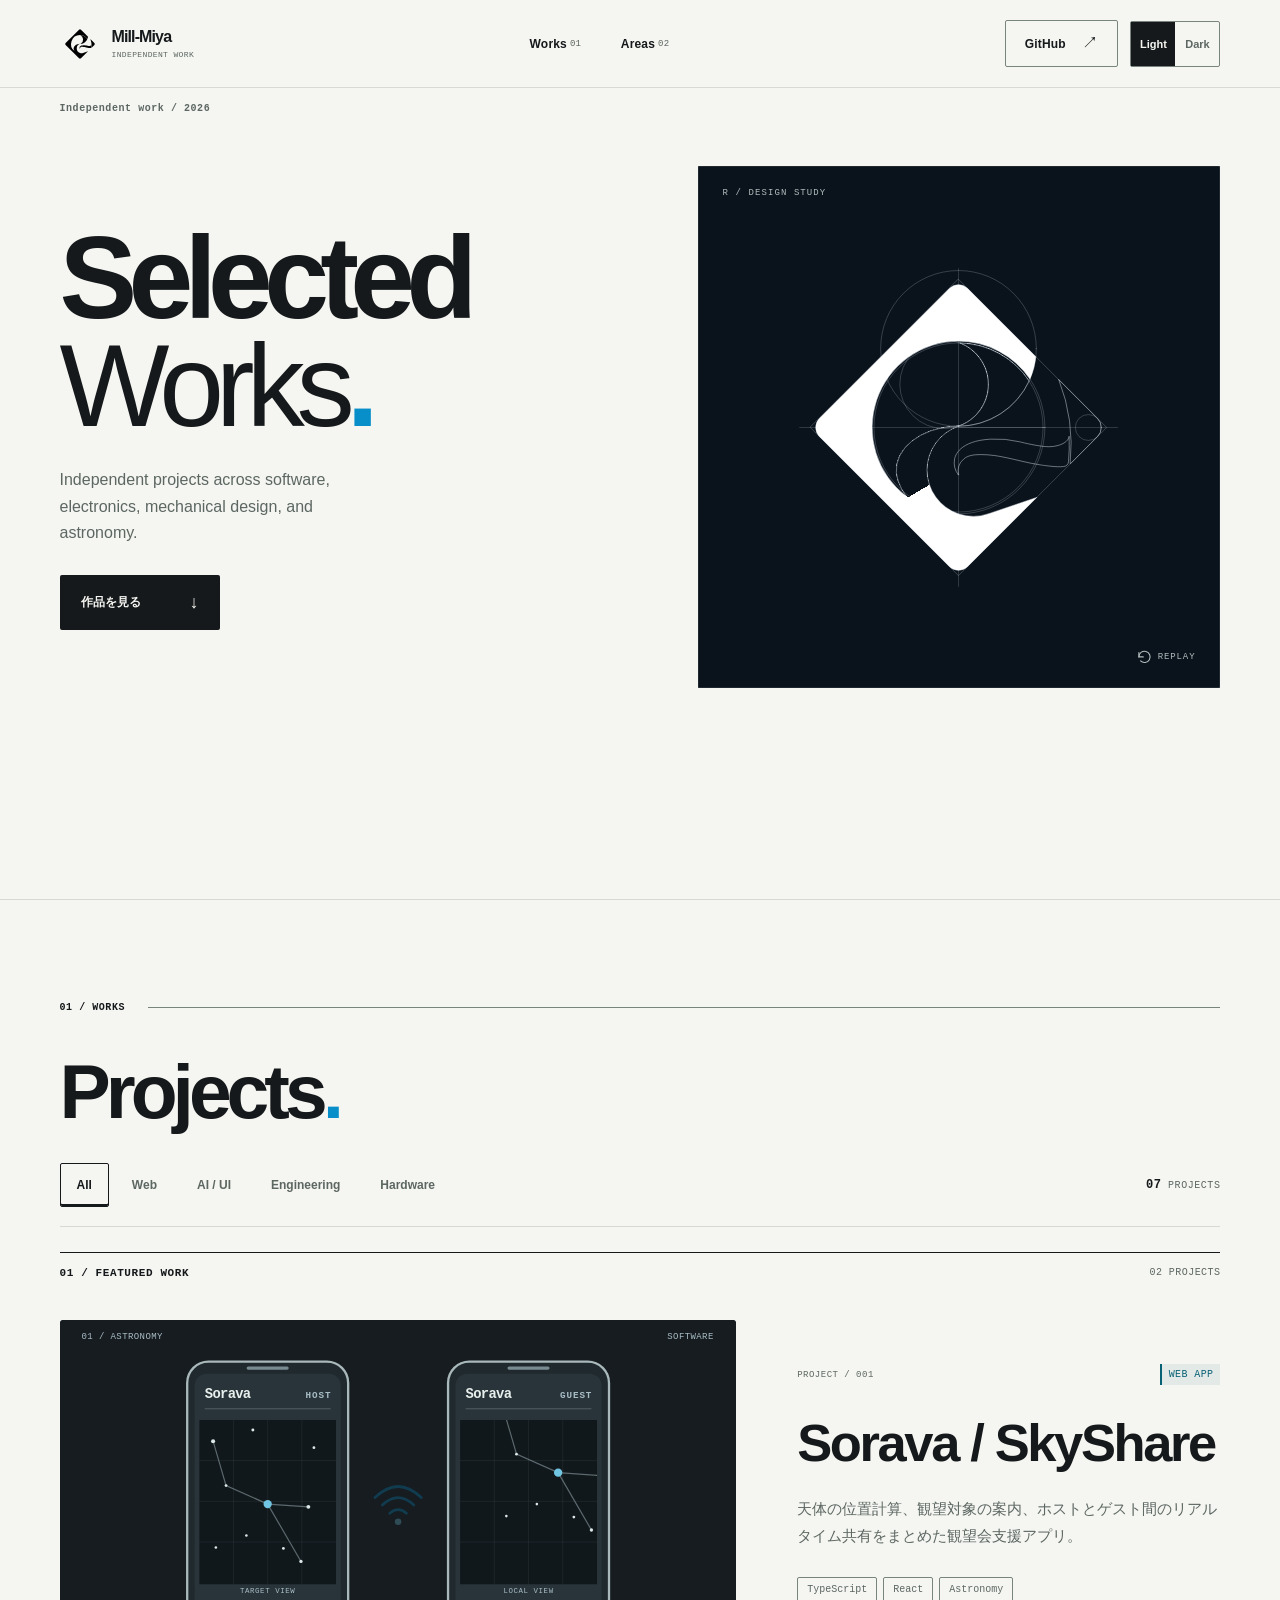
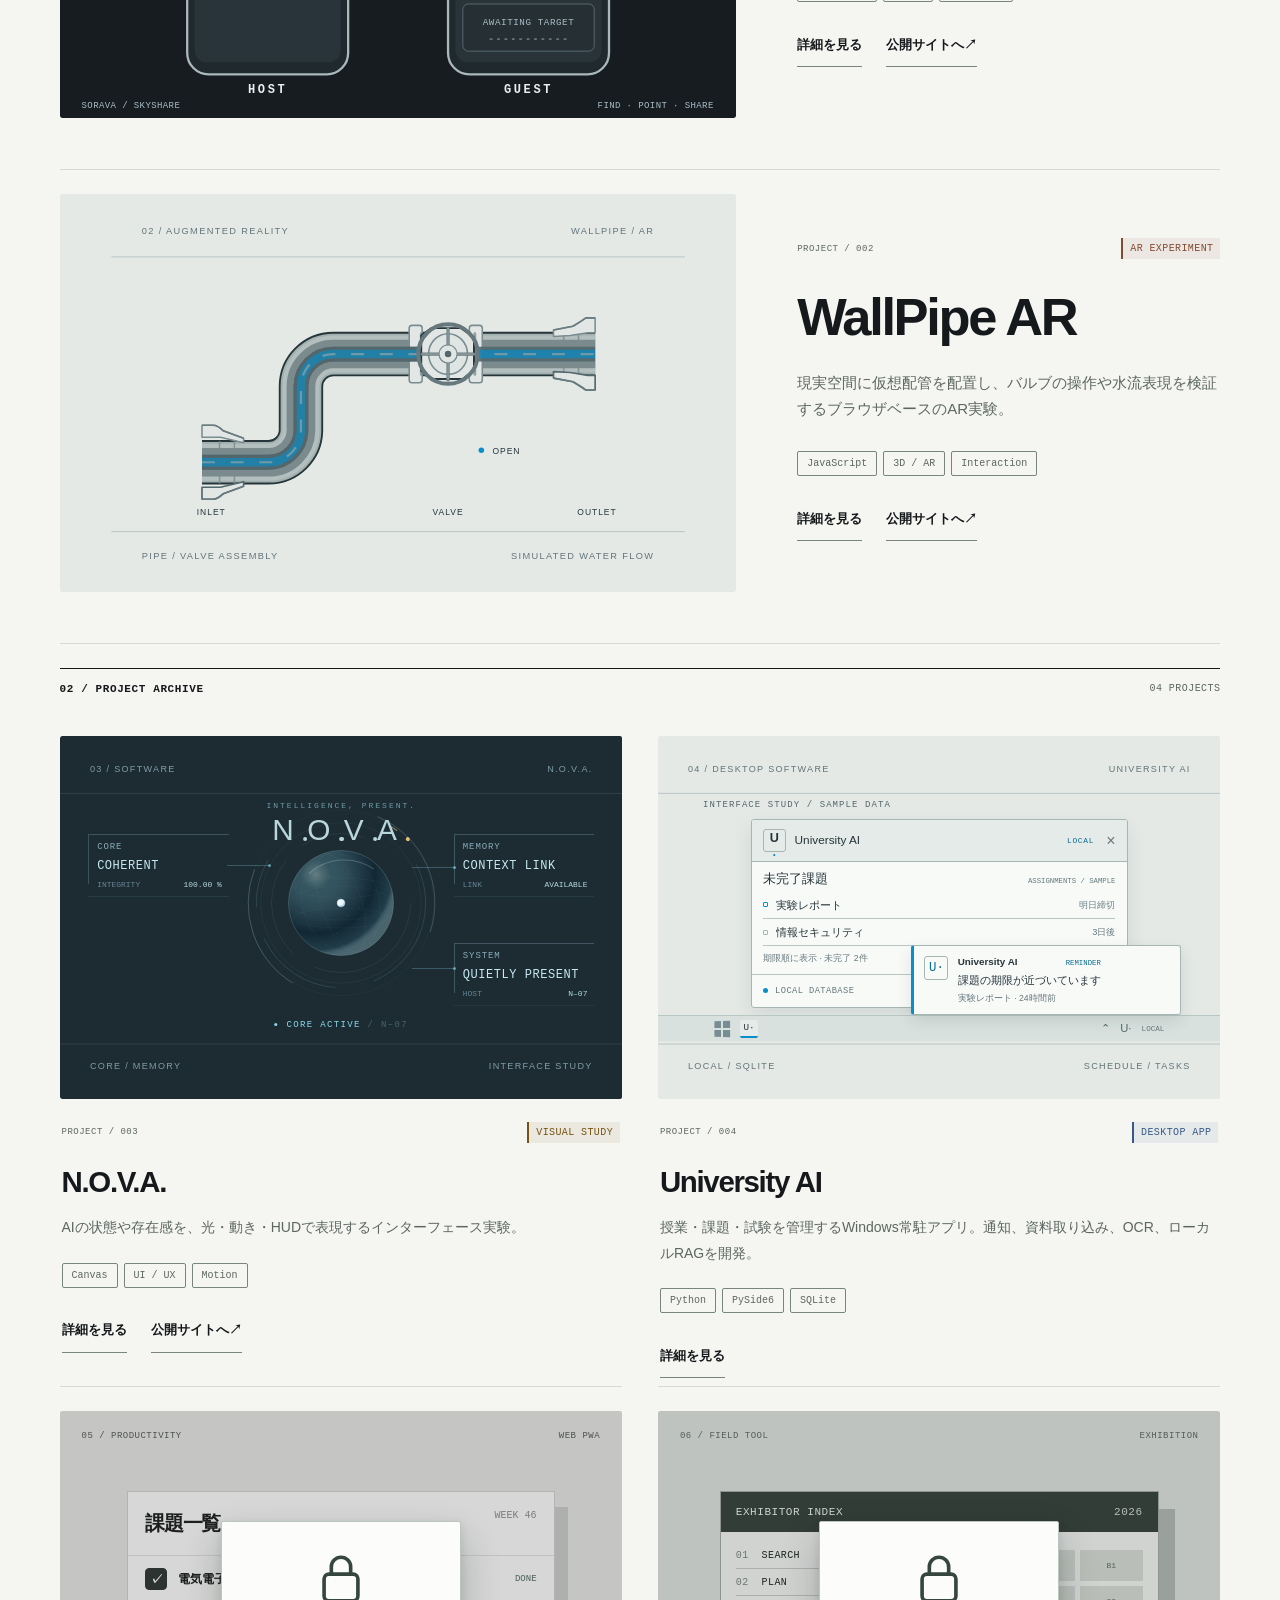
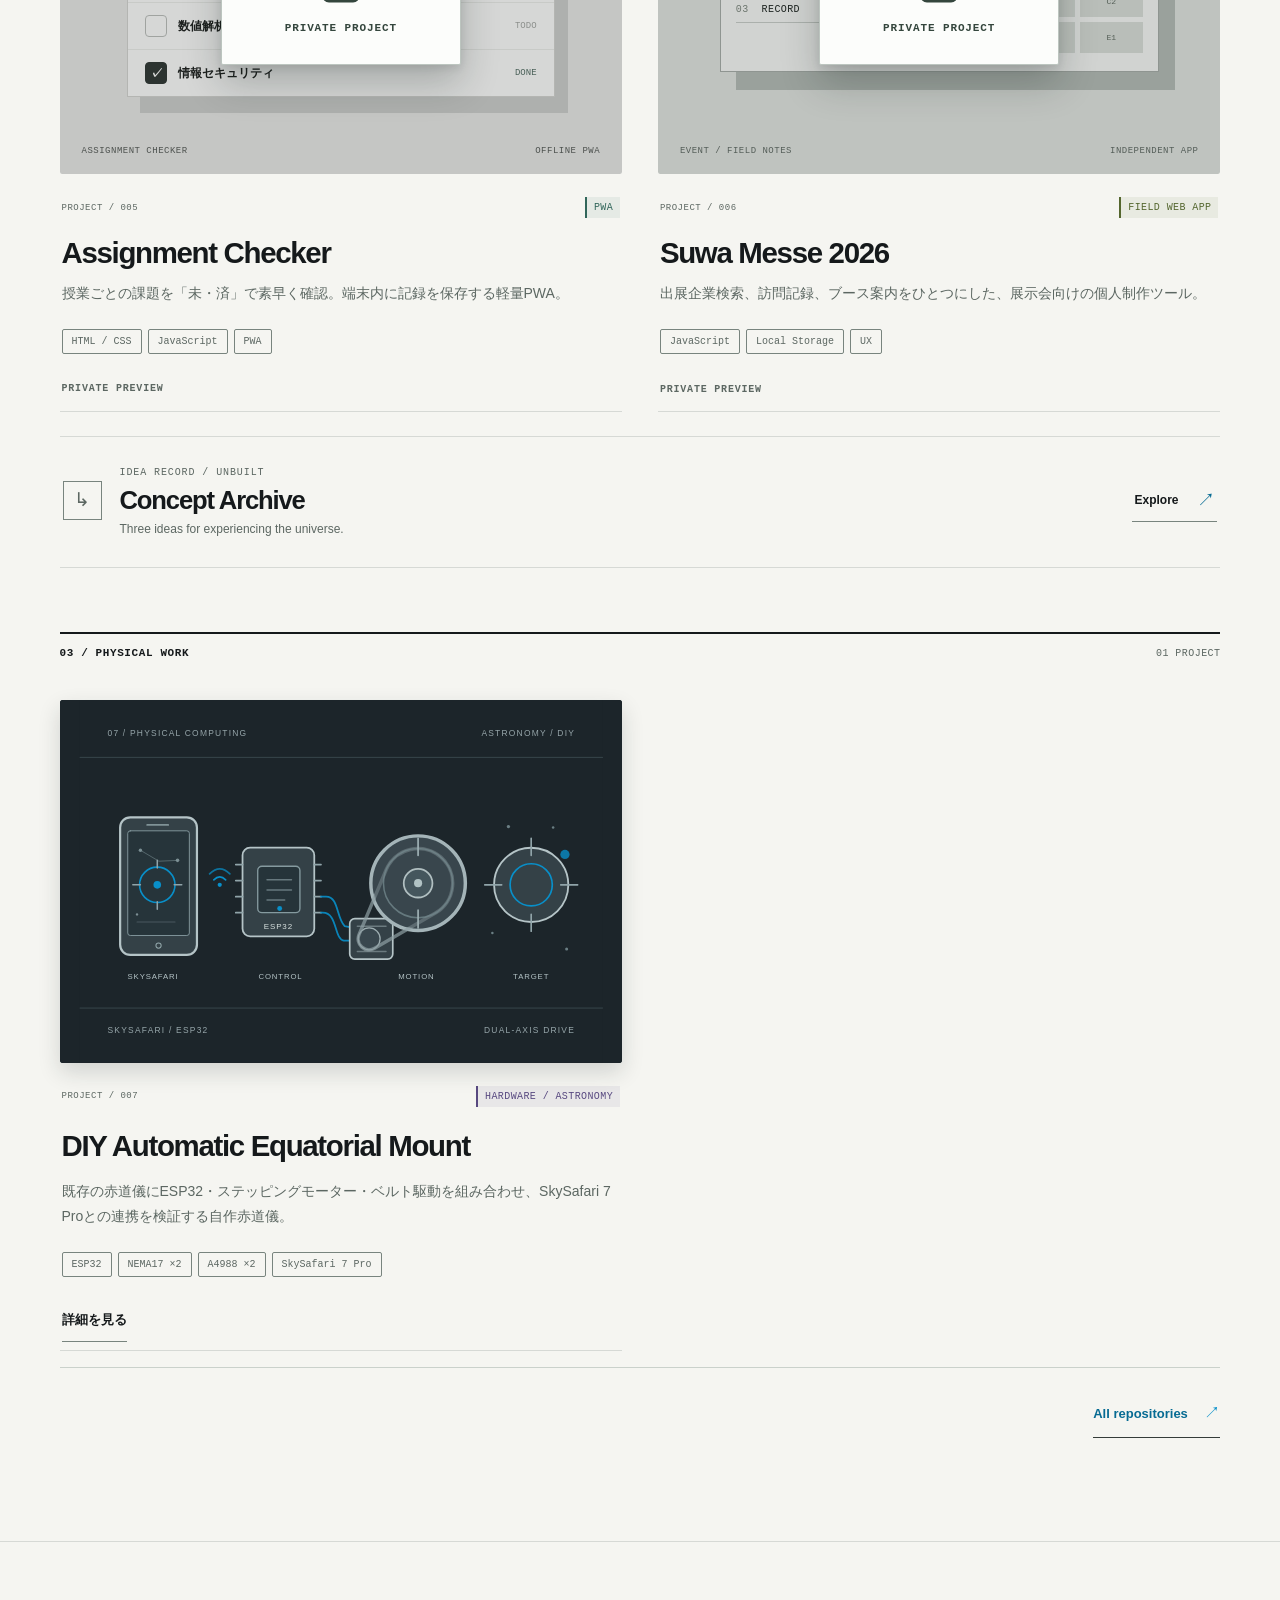
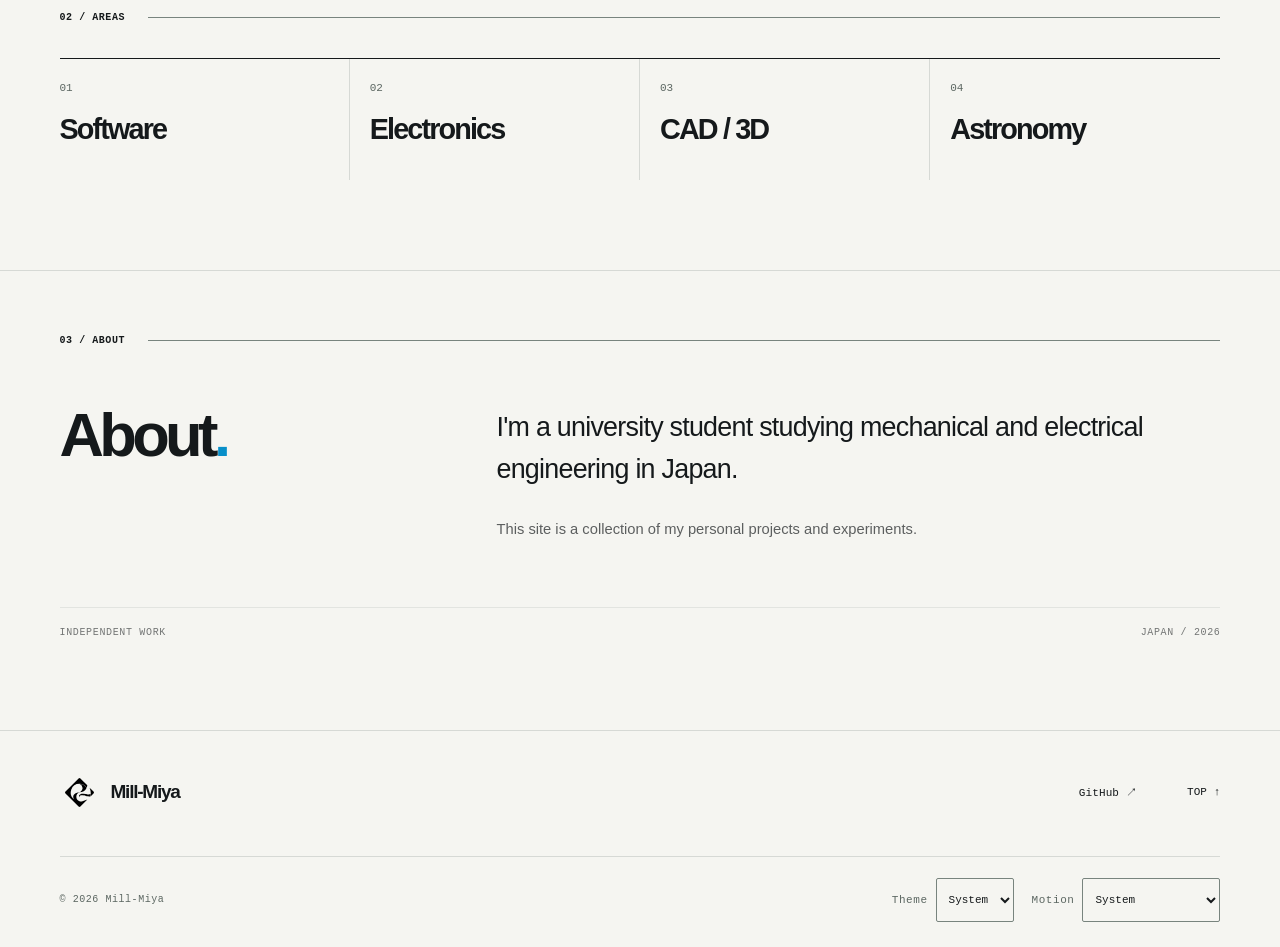
==== index.html @ 57dfd0b9 "Align accessible names with visible labels and load contrast fix" ====
<!doctype html>
<html lang="ja" data-type="software">
<head>
  <meta charset="utf-8">
  <meta name="viewport" content="width=device-width, initial-scale=1, viewport-fit=cover">
  <meta name="theme-color" content="#f5f5f1">
  <meta name="color-scheme" content="light dark">
  <meta name="page-type" content="software">
  <meta name="site-kind" content="software">
  <meta name="description" content="Mill-Miya — Independent portfolio. Software, electronics, astronomy, CAD and 3D.">
  <meta property="og:type" content="website">
  <meta property="og:title" content="Mill-Miya — Selected Works">
  <meta property="og:description" content="Independent portfolio / Software · Electronics · Astronomy">
  <meta property="og:url" content="https://mill-miya.github.io/">
  <meta property="og:image" content="https://mill-miya.github.io/assets/og-cover.png">
  <meta name="twitter:card" content="summary_large_image">
  <link rel="canonical" href="https://mill-miya.github.io/">
  <link rel="icon" href="assets/favicon-48.png?v=3" sizes="48x48" type="image/png">
  <link rel="icon" href="assets/favicon.svg?v=3" type="image/svg+xml" sizes="any">
  <link rel="apple-touch-icon" href="assets/icon-180.png?v=3">
  <script>
    try {
      const root = document.documentElement;
      const theme = localStorage.getItem('mill-miya.theme');
      if (theme === 'light' || theme === 'dark') root.dataset.themeChoice = theme;
      const motion = localStorage.getItem('mill-miya.motion');
      if (['reduce', 'full'].includes(motion)) root.dataset.motionChoice = motion;
      const accent = localStorage.getItem('mill-miya.accent');
      if (['sage', 'copper', 'violet'].includes(accent)) root.dataset.accentChoice = accent;
    } catch {}
  </script>
  <link rel="stylesheet" href="assets/style.css?v=101">
  <link rel="stylesheet" href="assets/concept-archive.css?v=3">
  <script src="assets/r-logo-spin-hq-static-v2-20261120.js" defer></script>
  <script src="assets/main.js?v=38" defer></script>
  <script src="assets/concept-archive.js?v=4" defer></script>
  <title>Mill-Miya — Selected Works</title>
</head>
<body>
  <a class="skip-link" href="#main">Skip to content</a>
  <header class="site-header" id="page-top">
    <a href="#top" class="brand" aria-label="Mill-Miya Independent Work — ホームへ">
      <img class="brand-logo" src="assets/r-logo-black.svg" width="39" height="39" alt="">
      <span class="brand-wordmark">Mill-Miya<span class="brand-sub">Independent work</span></span>
    </a>
    <nav class="site-nav" aria-label="Page navigation">
      <a href="#works">Works <span>01</span></a>
      <a href="#areas">Areas <span>02</span></a>
    </nav>
    <div class="header-actions">
      <a class="header-github" href="https://github.com/Mill-Miya" target="_blank" rel="noopener noreferrer">GitHub <span aria-hidden="true">↗</span></a>
      <div class="header-theme" role="group" aria-label="Color theme" hidden>
        <button type="button" data-header-theme="light" aria-pressed="false">Light</button>
        <button type="button" data-header-theme="dark" aria-pressed="false">Dark</button>
      </div>
    </div>
  </header>

  <main id="main">
    <section class="hero" id="top" aria-labelledby="hero-heading">
      <div class="hero-content">
        <div class="hero-flag">Independent work / 2026</div>
        <div class="hero-main">
          <div class="hero-copy">
            <h1 id="hero-heading">Selected<br><em>Works</em><button type="button" class="hero-period" id="accent-cycle" aria-label="Change accent color. Current: Sky Blue." title="Change color">.</button></h1>
            <span class="visually-hidden" id="accent-announcement" aria-live="polite"></span>
            <p class="hero-description">Independent projects across software, electronics, mechanical design, and astronomy.</p>
            <div class="hero-links"><a class="button-primary" href="#works">作品を見る <span aria-hidden="true">↓</span></a></div>
          </div>
          <div class="hero-visual" role="group" aria-label="Mill-Miya R personal symbol">
            <div class="hero-visual-top" aria-hidden="true"><span>R / DESIGN STUDY</span></div>
            <div class="hero-logo-wrap"><svg class="hero-logo-poster" viewBox="0 0 1254 1254" fill="#fff" aria-hidden="true"><path d="M 858.8075879650387,469.94827704248837 A 252.2,252.2 0 0,0 877.7358805804153,397.73588058041526 L 770.0,290.0 L 656.69848,176.69848 A 42.0,42.0 0.0 0,0 597.30152,176.69848 L 176.69848,597.30152 A 42.0,42.0 0.0 0,0 176.69848,656.69848 L 597.30152,1077.30152 A 42.0,42.0 0.0 0,0 656.69848,1077.30152 L 880.375,853.625 L 722.902930377269,906.9216837300232 A 149.93545543584725,149.93545543584725 0 0,1 627.0,907.0 A 149.93545543584725,149.93545543584725 0.0 0,1 627.0,622.8 A 252.2,252.2 0 0,0 855.9208988050817,476.4303364106464 A 274.0,274.0 0 0,0 632.0739322814651,353.0469835089975 A 143.56,143.56 0 0,1 652.5078,611.16 C 623.5309147688395,627.9794296877324 614.0108614381197,619.9435056479788 572.8278578948604,628.0 A 202.10000000000002,142.10000000000002 0 0,0 431.1624428343677,800.0 A 203.14379616335947,203.14379616335947 0 0,0 457.67486846618317,850.0 A 280.0,280.0 0 0,1 627.0,347.0 A 280.0,280.0 0 0,1 858.8075879650387,469.94827704248837 Z"/><path d="M 730.93679,664.73753 C 628.1909007585219,670.4051661174622 616.1611539819643,720.0610768413272 614.4477138429185,728.2912513300691 A 64.0,64.0 0 0,0 626.5258272576347,780.5508014155092 A 0.6,0.6 0 0,0 627.5826195669595,780.0397918020061 A 51.0,51.0 0 0,1 644.3639642626957,728.7509878514275 C 657.2022050904571,718.0012696667102 673.9360973010882,714.7451001519297 700.0,714.7451001519297 A 312.94148883285516,312.94148883285516 0 0,1 745.0,717.9974296121586 C 776.6295883041212,722.5934299260505 825.2849473210729,734.6113587294444 830.0,735.7710078550373 A 709.5027564752111,709.5027564752111 0 0,0 895.0,748.5724134095996 C 896.2615651228084,748.7601811018825 912.515145372656,751.1758396213418 930.0,752.8956053990611 C 942.5586446797965,754.1308417104385 955.1172893595931,754.9445927947128 967.6759340393896,753.4519424129464 A 18.0,18.0 0 0,0 983.4702470825283,737.2861860803645 A 570.4520265052622,570.4520265052622 0 0,0 985.4314733231299,656.6815612400471 C 984.3114172418129,666.0153619176886 974.2759746056636,678.1441102997983 950.0,685.1387828697292 A 107.8593553584303,107.8593553584303 0 0,1 920.0,689.3551329594382 C 888.9811611738791,689.3156725895058 835.6023038008613,675.8668596952393 825.0,673.3078961196654 A 324.6917715870368,324.6917715870368 0 0,0 730.93679,664.73753 Z"/><path d="M 951.975,471.975 A 576.4520265052622,576.4520265052622 0 0,1 988.9223461045462,743.0674539088453 A 0.8,0.8 0 0,0 990.283697185027,743.716302814973 L 1077.30152,656.69848 A 42.0,42.0 0.0 0,0 1077.30152,597.30152 L 951.975,471.975 Z"/></svg><iframe id="hero-logo-frame" class="hero-logo-frame" src="assets/r-logo-hero-embed.html?v=21" title="Rロゴの設計・3支点スクレーパーアニメーション" aria-hidden="true" tabindex="-1" loading="eager" scrolling="no" sandbox="allow-scripts"></iframe><canvas id="hero-logo-spin-canvas" class="hero-logo-spin-canvas" aria-hidden="true"></canvas><button type="button" id="hero-logo-spin" class="hero-logo-spin-trigger" aria-label="完成したRロゴを3Dで回転させる" title="Spin!" hidden></button></div>
            <div class="hero-visual-bottom">
              <button id="hero-logo-replay" class="hero-logo-replay" type="button" aria-label="REPLAY — Rロゴアニメーションを最初から再生" title="Replay" hidden>
                <svg width="15" height="15" viewBox="0 0 24 24" aria-hidden="true" fill="none" stroke="currentColor" stroke-width="1.8" stroke-linecap="round" stroke-linejoin="round"><path d="M3 11a9 9 0 1 1 2.64 6.36"/><path d="M3 4v7h7"/></svg>
                <span>REPLAY</span>
              </button>
            </div>
          </div>
        </div>
      </div>
    </section>

    <section class="works section-pad" id="works" aria-labelledby="works-heading">
      <div class="section-top"><span class="section-index">01 / WORKS</span><span class="section-rule" aria-hidden="true"></span></div>
      <div class="section-intro"><div><h2 id="works-heading">Projects<span class="punct">.</span></h2></div></div>
      <div class="works-toolbar">
        <div class="filters" role="group" aria-label="Filter projects by field">
          <button type="button" class="filter active" data-filter="all" aria-pressed="true">All</button>
          <button type="button" class="filter" data-filter="web" aria-pressed="false">Web</button>
          <button type="button" class="filter" data-filter="ai" aria-pressed="false">AI / UI</button>
          <button type="button" class="filter" data-filter="engineering" aria-pressed="false">Engineering</button>
          <button type="button" class="filter" data-filter="hardware" aria-pressed="false">Hardware</button>
        </div>
        <span class="works-count" role="status" aria-atomic="true"><strong id="visible-count">07</strong> <span id="project-count-unit">PROJECTS</span></span>
      </div>

      <div class="project-grid" id="project-grid">
<div class="project-group-label" id="featured-group-label"><span>01 / FEATURED WORK</span><span data-group-count>02 PROJECTS</span></div>
        <article class="project-card featured" data-tags="web astronomy" data-project="01" data-sheet-id="sorava"><div class="project-media"><div class="project-art art-sorava" role="img" aria-label="Soravaの縦長スマホ2台。ホストがM42を選ぶと中央のWi-Fiが点滅し、別方向を向いたゲストの星図が同じ観測方向に同期する概念アニメーション">
  <div class="art-cap"><span>01 / ASTRONOMY</span><span>SOFTWARE</span></div>
  <svg class="sorava-sharing-drawing" xmlns="http://www.w3.org/2000/svg" viewBox="0 0 620 430" fill="none" aria-hidden="true">
    
    <g class="sorava-phone-host" transform="translate(82 45)">
      <!-- 174 / 338 = 0.515: a recognizably tall phone, with a 91% width screen. -->
      <rect x="0" y="0" width="174" height="338" rx="23" fill="#20292D" stroke="#A9B8BB" stroke-width="2.5"/>
      <rect x="8" y="13" width="158" height="312" rx="13" fill="#29343A"/>
      <path d="M66 7H108" stroke="#788B91" stroke-width="3.5" stroke-linecap="round"/>
      <text x="19" y="39" class="sorava-brand">Sorava</text>
      <text x="156" y="39" text-anchor="end" class="sorava-role">HOST</text>
      <path d="M19 51H155" stroke="#77888B" stroke-opacity=".55"/>
      
      <svg class="sorava-phone-map" x="13" y="63" width="148" height="178" viewBox="0 0 148 178" overflow="hidden">
        <rect width="148" height="178" fill="#11181C"/>
        <g stroke="#5C6B71" stroke-opacity=".25" stroke-width=".7">
          <path d="M0 44H148M0 88H148M0 132H148M37 0V178M74 0V178M111 0V178"/>
        </g>
        <!-- Identical star coordinates; only the guest starts with an offset pointing. -->
        <g class="sorava-host-field">
          <path d="M15 23L29 71L74 91L118 94M74 91L110 153" stroke="#8FA2A8" stroke-opacity=".58" stroke-width="1.3"/>
          <g fill="#DCE7E7"><circle cx="15" cy="23" r="2.2"/><circle cx="124" cy="30" r="1.5"/><circle cx="29" cy="71" r="1.5"/><circle cx="118" cy="94" r="2.1"/><circle cx="18" cy="138" r="1.4"/><circle cx="110" cy="153" r="1.8"/><circle cx="58" cy="11" r="1.6"/><circle cx="91" cy="139" r="1.5"/><circle cx="51" cy="125" r="1.4"/></g>
          <circle class="sorava-m42-star" cx="74" cy="91" r="4.5" fill="#70C5E3"/>
        </g>
        <g class="sorava-map-reticle sorava-host-reticle" stroke="#088FC9" stroke-width="1.2" stroke-opacity=".74">
          <path d="M74 63V79M74 103V119M46 91H62M86 91H102"/>
          <circle cx="74" cy="91" r="16"/>
        </g>
      </svg>
      <text x="87" y="250" text-anchor="middle" class="sorava-map-label">TARGET VIEW</text>
      
      <g class="sorava-host-picked">
        <rect x="16" y="262" width="142" height="51" rx="6" fill="#293A41" stroke="#088FC9" stroke-opacity=".65"/>
        <text x="27" y="284" class="sorava-object-name">M42</text>
        <text x="27" y="298" class="sorava-object-detail">ORION NEBULA</text>
        <text x="27" y="308" class="sorava-object-data">TARGET SELECTED</text>
        <circle cx="145" cy="275" r="3.4" fill="#088FC9"/>
      </g>
    </g>
    <g class="sorava-wifi-node" transform="translate(310 203)">
      <path d="M-25 -11Q0 -35 25 -11" stroke="#088FC9" stroke-width="3" stroke-linecap="round"/>
      <path d="M-17 -3Q0 -19 17 -3" stroke="#088FC9" stroke-width="3" stroke-linecap="round"/>
      <path d="M-9 6Q0 -2 9 6" stroke="#088FC9" stroke-width="3" stroke-linecap="round"/>
      <circle cy="15" r="3.5" fill="#70C5E3"/>
    </g>
    
    <g class="sorava-phone-guest" transform="translate(364 45)">
      <!-- 174 / 338 = 0.515: a recognizably tall phone, with a 91% width screen. -->
      <rect x="0" y="0" width="174" height="338" rx="23" fill="#20292D" stroke="#A9B8BB" stroke-width="2.5"/>
      <rect x="8" y="13" width="158" height="312" rx="13" fill="#29343A"/>
      <path d="M66 7H108" stroke="#788B91" stroke-width="3.5" stroke-linecap="round"/>
      <text x="19" y="39" class="sorava-brand">Sorava</text>
      <text x="156" y="39" text-anchor="end" class="sorava-role">GUEST</text>
      <path d="M19 51H155" stroke="#77888B" stroke-opacity=".55"/>
      
      <svg class="sorava-phone-map" x="13" y="63" width="148" height="178" viewBox="0 0 148 178" overflow="hidden">
        <rect width="148" height="178" fill="#11181C"/>
        <g stroke="#5C6B71" stroke-opacity=".25" stroke-width=".7">
          <path d="M0 44H148M0 88H148M0 132H148M37 0V178M74 0V178M111 0V178"/>
        </g>
        <!-- Identical star coordinates; only the guest starts with an offset pointing. -->
        <g class="sorava-guest-field">
          <path d="M15 23L29 71L74 91L118 94M74 91L110 153" stroke="#8FA2A8" stroke-opacity=".58" stroke-width="1.3"/>
          <g fill="#DCE7E7"><circle cx="15" cy="23" r="2.2"/><circle cx="124" cy="30" r="1.5"/><circle cx="29" cy="71" r="1.5"/><circle cx="118" cy="94" r="2.1"/><circle cx="18" cy="138" r="1.4"/><circle cx="110" cy="153" r="1.8"/><circle cx="58" cy="11" r="1.6"/><circle cx="91" cy="139" r="1.5"/><circle cx="51" cy="125" r="1.4"/></g>
          <circle class="sorava-m42-star" cx="74" cy="91" r="4.5" fill="#70C5E3"/>
        </g>
        <g class="sorava-map-reticle sorava-guest-reticle" stroke="#088FC9" stroke-width="1.2" stroke-opacity=".74">
          <path d="M74 63V79M74 103V119M46 91H62M86 91H102"/>
          <circle cx="74" cy="91" r="16"/>
        </g>
        <!-- Real SkyShare uses directional guidance before acquisition: with
             the guest pointing right/up of the target, guide towards upper-right. -->
        <!-- Bottom-center of the star chart, just above the LOCAL VIEW caption. -->
        <g class="sorava-guest-direction" transform="translate(0 55)" stroke="#E8EFEC" stroke-width="3" stroke-linecap="round" stroke-linejoin="round">
          <circle cx="74" cy="91" r="22" fill="#263C43" fill-opacity=".93" stroke="#088FC9" stroke-width="1.3"/>
          <path d="M60 105L89 76M75 76H89V90" fill="none"/>
        </g>
      </svg>
      <text x="87" y="250" text-anchor="middle" class="sorava-map-label sorava-guest-local-label">LOCAL VIEW</text>
      <text x="87" y="250" text-anchor="middle" class="sorava-map-label sorava-guest-guiding-label">FOLLOW ↗</text>
      <text x="87" y="250" text-anchor="middle" class="sorava-map-label sorava-guest-synced-label">SYNCED VIEW</text>
      
      <g class="sorava-guest-waiting">
        <rect x="16" y="262" width="142" height="51" rx="6" fill="#252F34" stroke="#73858B" stroke-opacity=".7"/>
        <text x="87" y="285" text-anchor="middle" class="sorava-waiting-label">AWAITING TARGET</text>
        <path d="M45 300H129" stroke="#86999E" stroke-width="2" stroke-dasharray="3 5" opacity=".65"/>
      </g>
      <g class="sorava-guest-received">
        <rect x="16" y="262" width="142" height="51" rx="6" fill="#293A41" stroke="#088FC9" stroke-opacity=".65"/>
        <text x="27" y="284" class="sorava-object-name">M42</text>
        <text x="27" y="298" class="sorava-object-detail">ORION NEBULA</text>
        <text x="27" y="308" class="sorava-object-data">TARGET RECEIVED</text>
        <circle cx="145" cy="275" r="3.4" fill="#088FC9"/>
      </g>
    </g>
    <text x="169" y="403" text-anchor="middle" class="sorava-device-label">HOST</text>
    <text x="451" y="403" text-anchor="middle" class="sorava-device-label">GUEST</text>
  </svg>
  <div class="art-bottom"><span>SORAVA / SKYSHARE</span><span>FIND · POINT · SHARE</span></div>
</div><button type="button" class="project-media-hit" data-open-sheet tabindex="-1" aria-haspopup="dialog" aria-controls="project-sheet" aria-label="Sorava / SkyShare の紹介シートを開く"></button></div><div class="project-info"><div class="project-topline"><span class="project-number">PROJECT / 001</span><span class="project-year">WEB APP</span></div><h3><button type="button" class="project-title-button" data-open-sheet aria-haspopup="dialog" aria-controls="project-sheet" aria-label="Sorava / SkyShare の詳細を見る">Sorava / SkyShare</button></h3><p>天体の位置計算、観望対象の案内、ホストとゲスト間のリアルタイム共有をまとめた観望会支援アプリ。</p><div class="tag-row"><span>TypeScript</span><span>React</span><span>Astronomy</span></div><div class="project-links"><button type="button" class="sheet-link" data-open-sheet aria-haspopup="dialog" aria-controls="project-sheet" aria-label="Sorava / SkyShare の詳細を見る">詳細を見る</button><a href="https://mill-miya.github.io/SkyShare/" target="_blank" rel="noopener noreferrer">公開サイトへ <span aria-hidden="true">↗</span></a></div></div><template class="project-sheet-detail"><section class="sheet-detail-section" aria-label="Project concept"><div class="sheet-detail-heading">01 / CONCEPT</div><p class="sheet-purpose">観望会で、今見ている天体や場所を参加者同士でリアルタイムに共有できるWebアプリ。</p></section><section class="sheet-detail-section" aria-label="Key features"><div class="sheet-detail-heading">02 / KEY FEATURES</div><div class="sheet-feature-list"><div class="sheet-feature"><span class="sheet-feature-index">01</span><div><h3>観測情報の共有</h3><p>見ている天体や場所・方向を共有</p></div></div><div class="sheet-feature"><span class="sheet-feature-index">02</span><div><h3>天体案内</h3><p>月や惑星の位置を計算して表示</p></div></div><div class="sheet-feature"><span class="sheet-feature-index">03</span><div><h3>ホスト・ゲスト連携</h3><p>観望会の案内役と参加者をつなぐ</p></div></div></div></section><section class="sheet-note" aria-label="Development notes"><div class="sheet-detail-heading">DEVELOPMENT NOTES</div><p>開発中。リアルタイム共有には別途サーバーを使用。</p></section></template></article>
        <article class="project-card featured" data-tags="web engineering" data-project="02" data-sheet-id="wallpipe-ar"><div class="project-media"><div class="project-art art-wallpipe" role="img" aria-label="2か所の曲がりを持つ固定された仮想金属配管で、4本スポークのバルブハンドルを回すと配管内部の水流が見えるWallPipe ARの概念アニメーション">
            <svg class="pipe-drawing" aria-hidden="true" viewBox="0 0 620 430" fill="none" xmlns="http://www.w3.org/2000/svg">
              <rect width="620" height="430" fill="#E4E9E6"/>
              <path d="M0 68H620M0 365H620" stroke="#82949A" stroke-opacity=".46"/>
              <g fill="#55676C" font-size="10" font-family="Arial, sans-serif" letter-spacing="1.45" opacity=".9">
                <text x="33" y="43">02 / AUGMENTED REALITY</text>
                <text x="587" y="43" text-anchor="end">WALLPIPE / AR</text>
                <text x="33" y="395">PIPE / VALVE ASSEMBLY</text>
                <text x="587" y="395" text-anchor="end">SIMULATED WATER FLOW</text>
              </g>
              <defs>
                <!-- The pipe behind the handwheel belongs to the left/right pipes,
                     not the valve. The hidden seam is at wheel center x=364. -->
                <clipPath id="wp-part-left-clip"><rect x="55" y="105" width="309" height="285"/></clipPath>
                <clipPath id="wp-part-right-clip"><rect x="364" y="105" width="219" height="285"/></clipPath>
                <mask id="wp-flow-reveal" x="57" y="119" width="525" height="240" maskUnits="userSpaceOnUse" maskContentUnits="userSpaceOnUse">
                  <!-- Upstream flows continuously; only downstream water advances after the valve opens. -->
                  <path class="wp-reveal-left" d="M364 173H240A35 35 0 0 0 205 208V255A35 35 0 0 1 170 290H98" fill="none" stroke="#fff" stroke-width="37" stroke-linecap="butt"/>
                  <path class="wp-reveal-right" d="M364 173H523" fill="none" stroke="#fff" stroke-width="37" stroke-linecap="butt"/>
                </mask>
                <!-- One source geometry keeps all three modules identical at the seams. -->
                <g id="wp-pipe-template" class="wp-pipe-geometry" stroke-linecap="butt" stroke-linejoin="round">
                  <!-- Exactly two 90-degree elbows: right, up, right. -->

                  <path class="wp-pipe-outline" d="M98 290H170A35 35 0 0 0 205 255V208A35 35 0 0 1 240 173H523" stroke="#26353A" stroke-width="48"/>
                  <path class="wp-pipe-back" d="M98 290H170A35 35 0 0 0 205 255V208A35 35 0 0 1 240 173H523" stroke="#A2AFAF" stroke-width="44"/>
                  <path class="wp-pipe-bore" d="M98 290H170A35 35 0 0 0 205 255V208A35 35 0 0 1 240 173H523" stroke="#53676C" stroke-width="31"/>
                  <!-- The metallic near wall initially hides the water, then becomes translucent. -->
                  <path class="wp-pipe-front" d="M98 290H170A35 35 0 0 0 205 255V208A35 35 0 0 1 240 173H523" stroke="#E2E7E6" stroke-width="40"/>
                  <!-- A narrow cutaway window reveals water in the pipe core, not on the metal surface. -->
                  <!-- The cyan core must paint over the translucent cutaway, matching the left-hand water. -->
                  <!-- Upstream supply continues underneath the opaque near wall; revealed only when metal turns translucent. -->

                  <g class="wp-pipe-collars" stroke="#7B8C90" stroke-width="1.7" fill="#E2E7E6">
                    <path d="M117 267V313M133 267V313M489 149V197M505 149V197" opacity=".85"/>
                    <rect x="322" y="142" width="14" height="62" rx="3" fill="#E2E7E6"/>
                    <rect x="387" y="142" width="14" height="62" rx="3" fill="#E2E7E6"/>
                  </g>
                  <!-- The end lips widen only the final short stretches of tubing;
                       neither opening is covered by a disc or closed with an ellipse. -->
                  <g class="wp-mouth-flares" stroke-linejoin="round">
                    <!-- Straight, squared-off lip sections transition smoothly into the nominal pipe width. -->
                    <g class="wp-mouth-in">
                      <path d="M98 250H110Q115 250 121 256L143 264V269L118 263H98Z" fill="#E2E7E6" stroke="#7B8C90" stroke-width="1.7"/>
                      <path d="M98 330H110Q115 330 121 324L143 316V311L118 317H98Z" fill="#E2E7E6" stroke="#53676C" stroke-width="1.8"/>
                      <path d="M98 250H110Q115 250 121 256L143 264M98 330H110Q115 330 121 324L143 316" fill="none" stroke="#697C80" stroke-width="1.8"/>
                    </g>
                    <g class="wp-mouth-out">
                      <path d="M478 147L499 143Q509 137 513 134H523V150H515L496 153L478 154Z" fill="#E2E7E6" stroke="#7B8C90" stroke-width="1.7"/>
                      <path d="M478 199L499 203Q509 209 513 212H523V196H515L496 193L478 192Z" fill="#E2E7E6" stroke="#53676C" stroke-width="1.8"/>
                      <path d="M478 147L499 143Q509 137 513 134H523M478 199L499 203Q509 209 513 212H523" fill="none" stroke="#697C80" stroke-width="1.8"/>
                    </g>
                  </g>

                </g>
              </defs>
              <!-- Flat engineering backdrop, no perspective grid or tracking decorations. -->
              <g class="wp-scene">
                <g class="wp-pipe-assembly" stroke-linecap="butt" stroke-linejoin="round">
                  <!-- The pipe and valve are fully assembled from the first frame.
                       Their positions remain fixed while the wheel and internal water move. -->
                  <g class="wp-part-left" clip-path="url(#wp-part-left-clip)">
                    <use href="#wp-pipe-template"/>
                  </g>
                  <g class="wp-part-right" clip-path="url(#wp-part-right-clip)">
                    <use href="#wp-pipe-template"/>
                  </g>
                  <!-- Live water is deliberately not part of the rigid steel <use> copies.
                       Otherwise cloned SVG content can show the final blue state during assembly. -->
                  <g class="wp-pipe-effects" stroke-linecap="butt" stroke-linejoin="round">
                    <path class="wp-water-stream" d="M98 290H170A35 35 0 0 0 205 255V208A35 35 0 0 1 240 173H523" mask="url(#wp-flow-reveal)" stroke="#6E9AA8" stroke-width="2.4" stroke-dasharray="14 17"/>
                    <path class="wp-flow-cutaway" d="M98 290H170A35 35 0 0 0 205 255V208A35 35 0 0 1 240 173H523" mask="url(#wp-flow-reveal)" stroke="#53676C" stroke-width="16"/>
                    <path class="wp-water-core" d="M98 290H170A35 35 0 0 0 205 255V208A35 35 0 0 1 240 173H523" mask="url(#wp-flow-reveal)" stroke="#088FC9" stroke-opacity=".72" stroke-width="9" opacity=".96"/>
                    <path class="wp-flow-trace" d="M98 290H170A35 35 0 0 0 205 255V208A35 35 0 0 1 240 173H523" mask="url(#wp-flow-reveal)" stroke="#6E9AA8" stroke-width="2.4" stroke-dasharray="14 17"/>
                  <g class="wp-upstream-water" stroke-linecap="butt" stroke-linejoin="round">
                    <path class="wp-upstream-window" d="M98 290H170A35 35 0 0 0 205 255V208A35 35 0 0 1 240 173H337" stroke="#53676C" stroke-width="16"/>
                    <path class="wp-upstream-core" d="M98 290H170A35 35 0 0 0 205 255V208A35 35 0 0 1 240 173H337" stroke="#088FC9" stroke-opacity=".72" stroke-width="9"/>
                    <path class="wp-upstream-stream" d="M98 290H170A35 35 0 0 0 205 255V208A35 35 0 0 1 240 173H337" stroke="#6E9AA8" stroke-width="2.4" stroke-dasharray="14 17"/>
                  </g>
                  </g>
                  <g class="wp-coupler-locks" fill="none" stroke="#7B8C90" stroke-linecap="round">
                    <path class="wp-lock-left" d="M335 151V195" stroke-width="3" opacity=".78"/>
                    <path class="wp-lock-right" d="M393 151V195" stroke-width="3" opacity=".78"/>
                  </g>

                  <g class="wp-valve">
                    <!-- Cast housing with chamfered shoulders, bonnet and circular cover. -->
                    <path class="wp-valve-housing" d="M335 153L346 145H378L392 155V190L380 200H346L335 191Z" fill="#E2E7E6" stroke="#26353A" stroke-width="2.1"/>

                    <ellipse cx="364" cy="173" rx="21" ry="22" fill="#DEE5E2" stroke="#7B8C90" stroke-width="1.7"/>

                    <!-- The rim and four spokes rotate around the fixed local origin (0,0).
                         The hub is deliberately a separate stationary element. -->
                    <g class="wp-wheel-tilt" transform="translate(364 173) scale(.70 .70)">
                      <g class="wp-wheel-spin">
                        <circle r="46" fill="none" stroke="#68797D" stroke-width="6.2"/>

                        <path d="M0-40V40M-40 0H40" stroke="#697C80" stroke-width="5" stroke-linecap="round"/>
                        <path d="M0-40V40M-40 0H40" stroke="#A2AFAF" stroke-width="1.4" stroke-linecap="round"/>
                      </g>
                      <g class="wp-wheel-hub">
                        <circle r="14" fill="#DEE5E2" stroke="#7B8C90" stroke-width="2"/>
                        <circle r="5" fill="#53676C"/>
                      </g>
                    </g>
                  </g>
                </g>
              </g>
              <g class="wp-status-closed" font-family="Arial, sans-serif" font-size="9.2" letter-spacing="1.05" fill="#26353A">
                <circle cx="400" cy="277" r="3" fill="#53676C"/>
                <text x="412" y="281">CLOSED</text>
              </g>
              <g class="wp-status-open" font-family="Arial, sans-serif" font-size="9.2" letter-spacing="1.05" fill="#26353A">
                <circle cx="400" cy="277" r="3" fill="#088FC9"/>
                <text x="412" y="281">OPEN</text>
              </g>
              <g fill="#26353A" font-family="Arial, sans-serif" font-size="9.2" letter-spacing="1.05" text-anchor="middle">
                <text x="108" y="347">INLET</text>
                <text x="364" y="347">VALVE</text>
                <text x="525" y="347">OUTLET</text>
              </g>
            </svg>
          </div><button type="button" class="project-media-hit" data-open-sheet tabindex="-1" aria-haspopup="dialog" aria-controls="project-sheet" aria-label="WallPipe AR の紹介シートを開く"></button></div><div class="project-info"><div class="project-topline"><span class="project-number">PROJECT / 002</span><span class="project-year">AR EXPERIMENT</span></div><h3><button type="button" class="project-title-button" data-open-sheet aria-haspopup="dialog" aria-controls="project-sheet" aria-label="WallPipe AR の詳細を見る">WallPipe AR</button></h3><p>現実空間に仮想配管を配置し、バルブの操作や水流表現を検証するブラウザベースのAR実験。</p><div class="tag-row"><span>JavaScript</span><span>3D / AR</span><span>Interaction</span></div><div class="project-links"><button type="button" class="sheet-link" data-open-sheet aria-haspopup="dialog" aria-controls="project-sheet" aria-label="WallPipe AR の詳細を見る">詳細を見る</button><a href="https://mill-miya.github.io/wallpipe-ar/" target="_blank" rel="noopener noreferrer">公開サイトへ <span aria-hidden="true">↗</span></a></div></div><template class="project-sheet-detail"><section class="sheet-detail-section" aria-label="Project concept"><div class="sheet-detail-heading">01 / CONCEPT</div><p class="sheet-purpose">現実空間に仮想配管を重ね、手をかざしてバルブを操作する体験ができるARアプリ。</p></section><section class="sheet-detail-section" aria-label="Key features"><div class="sheet-detail-heading">02 / KEY FEATURES</div><div class="sheet-feature-list"><div class="sheet-feature"><span class="sheet-feature-index">01</span><div><h3>手による操作</h3><p>手をかざす・動かすことでバルブを操作</p></div></div><div class="sheet-feature"><span class="sheet-feature-index">02</span><div><h3>水流の可視化</h3><p>バルブの開度に応じて流れが変化</p></div></div><div class="sheet-feature"><span class="sheet-feature-index">03</span><div><h3>配管生成</h3><p>給水・空調・工場設備の配管を自動生成</p></div></div></div></section><section class="sheet-note" aria-label="Development notes"><div class="sheet-detail-heading">DEVELOPMENT NOTES</div><p>試作・検証中。実際の配管を検出するものではない。</p></section></template></article>
        <div class="project-group-label" id="archive-group-label"><span>02 / PROJECT ARCHIVE</span><span data-group-count>04 PROJECTS</span></div>
        <article class="project-card" data-tags="web ai" data-project="03" data-sheet-id="nova"><div class="project-media"><div class="project-art art-nova" role="img" aria-label="N.O.V.A.本体に準じた暗いガラス球、白い小さな核、同心円とアンバー点、CORE・MEMORY・SYSTEMのFull HUD"><svg class="engineering-frame" viewBox="0 0 620 430" preserveAspectRatio="none" aria-hidden="true" xmlns="http://www.w3.org/2000/svg"><path d="M0 68H620M0 365H620" stroke="#49626E" stroke-opacity=".46"/><g fill="#8BAAB4" font-size="10" font-family="Arial, sans-serif" letter-spacing="1.45" opacity=".9"><text x="33" y="43">03 / SOFTWARE</text><text x="587" y="43" text-anchor="end">N.O.V.A.</text><text x="33" y="395">CORE / MEMORY</text><text x="587" y="395" text-anchor="end">INTERFACE STUDY</text></g></svg>
<div class="nova-orbits" aria-hidden="true">
<svg class="nova-signature" viewBox="0 0 240 240" xmlns="http://www.w3.org/2000/svg">
<defs><radialGradient id="nova-glass-grad" cx="26%" cy="23%" r="78%"><stop offset="0" stop-color="#819FA3" stop-opacity=".7"/><stop offset=".18" stop-color="#416C78" stop-opacity=".65"/><stop offset=".45" stop-color="#294451"/><stop offset=".72" stop-color="#112833"/><stop offset=".92" stop-color="#213D49"/><stop offset="1" stop-color="#688A96" stop-opacity=".6"/></radialGradient><radialGradient id="nova-nucleus-grad" cx="35%" cy="30%" r="78%"><stop stop-color="#fff"/><stop offset=".55" stop-color="#ECFAFF"/><stop offset="1" stop-color="#8DB8CB"/></radialGradient></defs>
<circle class="nova-glass-halo" cx="120" cy="120" r="75" fill="none" stroke="#088FC9" stroke-width="7" opacity=".045"/>
<circle class="nova-glass" cx="120" cy="120" r="59" fill="url(#nova-glass-grad)" stroke="#9FC9D1" stroke-width=".7" stroke-opacity=".47"/>
<g class="nova-surface-lines" stroke="#9ACBD3" stroke-width=".48" opacity=".13" fill="none"><ellipse cx="120" cy="120" rx="57" ry="19"/><ellipse cx="120" cy="103" rx="53" ry="11"/><ellipse cx="120" cy="137" rx="53" ry="11"/><ellipse cx="120" cy="120" rx="23" ry="57" transform="rotate(-18 120 120)"/><ellipse cx="120" cy="120" rx="43" ry="57" transform="rotate(-18 120 120)"/></g>
<g class="nova-particles"><circle cx="107" cy="90" r="0.6" fill="#CCEEF5" opacity=".24"/><circle cx="137" cy="96" r="0.5" fill="#CCEEF5" opacity=".24"/><circle cx="98" cy="117" r="0.5" fill="#CCEEF5" opacity=".24"/><circle cx="128" cy="134" r="0.6" fill="#CCEEF5" opacity=".24"/><circle cx="115" cy="154" r="0.5" fill="#CCEEF5" opacity=".24"/><circle cx="98" cy="143" r="0.4" fill="#CCEEF5" opacity=".24"/><circle cx="141" cy="125" r="0.5" fill="#CCEEF5" opacity=".24"/><circle cx="126" cy="87" r="0.5" fill="#CCEEF5" opacity=".24"/><circle cx="114" cy="111" r="0.4" fill="#CCEEF5" opacity=".24"/><circle cx="139" cy="139" r="0.5" fill="#CCEEF5" opacity=".24"/></g>
<path d="M84 87A59 59 0 0 1 157 82" stroke="#C7E7E9" stroke-opacity=".23" stroke-width="1.2" fill="none"/>
<circle class="nova-nucleus" cx="120" cy="120" r="4.3" fill="url(#nova-nucleus-grad)" stroke="#E6FAFF" stroke-width=".5"/>
<g class="nova-rings" fill="none"><circle cx="120" cy="120" r="90" stroke="#83C1D1" stroke-width=".55" opacity=".22"/><circle cx="120" cy="120" r="104" stroke="#83C1D1" stroke-width=".4" opacity=".2"/><circle cx="120" cy="120" r="78" stroke="#9AD4E0" stroke-width=".6" opacity=".25" stroke-dasharray="153 28 115 24 74 96"/><circle cx="120" cy="120" r="95" stroke="#9AD4E0" stroke-width=".65" opacity=".34" stroke-dasharray="156 44 102 36 55 204" transform="rotate(-27 120 120)"/><path d="M161 23A105 105 0 0 1 220 153M66 210A105 105 0 0 1 23 82" stroke="#C1E8EC" stroke-opacity=".43" stroke-width=".8"/><path d="M176 34A103 103 0 0 1 183 39" stroke="#EABD72" stroke-opacity=".75" stroke-width="1.4"/><path class="nova-radial-ticks" d="M226.0 120.0L234.0 120.0 M228.1 134.2L230.1 134.5 M225.3 148.2L227.2 148.7 M220.7 161.7L222.6 162.5 M211.8 173.0L218.7 177.0 M206.5 186.4L208.1 187.6 M197.1 197.1L198.5 198.5 M186.4 206.5L187.6 208.1 M173.0 211.8L177.0 218.7 M161.7 220.7L162.5 222.6 M148.2 225.3L148.7 227.2 M134.2 228.1L134.5 230.1 M120.0 226.0L120.0 234.0 M105.8 228.1L105.5 230.1 M91.8 225.3L91.3 227.2 M78.3 220.7L77.5 222.6 M67.0 211.8L63.0 218.7 M53.6 206.5L52.4 208.1 M42.9 197.1L41.5 198.5 M33.5 186.4L31.9 187.6 M28.2 173.0L21.3 177.0 M19.3 161.7L17.4 162.5 M14.7 148.2L12.8 148.7 M11.9 134.2L9.9 134.5 M14.0 120.0L6.0 120.0 M11.9 105.8L9.9 105.5 M14.7 91.8L12.8 91.3 M19.3 78.3L17.4 77.5 M28.2 67.0L21.3 63.0 M33.5 53.6L31.9 52.4 M42.9 42.9L41.5 41.5 M53.6 33.5L52.4 31.9 M67.0 28.2L63.0 21.3 M78.3 19.3L77.5 17.4 M91.8 14.7L91.3 12.8 M105.8 11.9L105.5 9.9 M120.0 14.0L120.0 6.0 M134.2 11.9L134.5 9.9 M148.2 14.7L148.7 12.8 M161.7 19.3L162.5 17.4 M173.0 28.2L177.0 21.3 M186.4 33.5L187.6 31.9 M197.1 42.9L198.5 41.5 M206.5 53.6L208.1 52.4 M211.8 67.0L218.7 63.0 M220.7 78.3L222.6 77.5 M225.3 91.8L227.2 91.3 M228.1 105.8L230.1 105.5" stroke="#B5DBE2" stroke-width=".55" opacity=".34"/></g>
</svg><div class="nova-core"></div><div class="nova-dot"></div></div><div class="nova-idle-hint" aria-hidden="true">A quiet presence.</div>
<div class="nova-hud" aria-hidden="true"><span class="nova-wire nova-wire-core"></span><span class="nova-wire nova-wire-memory"></span><span class="nova-wire nova-wire-system"></span>
<section class="nova-panel nova-panel-core"><div class="nova-panel-head">CORE</div><strong>COHERENT</strong><dl><div><dt>INTEGRITY</dt><dd>100.00 %</dd></div><div><dt>NEURAL FIELD</dt><dd>STABLE</dd></div></dl><small>N–07 / VISUAL SIMULATION</small></section>
<section class="nova-panel nova-panel-memory"><div class="nova-panel-head">MEMORY</div><strong>CONTEXT LINK</strong><dl><div><dt>LINK</dt><dd>AVAILABLE</dd></div><div><dt>SYNC</dt><dd>LOCAL</dd></div></dl><small>N–07 / VISUAL SIMULATION</small></section>
<section class="nova-panel nova-panel-system"><div class="nova-panel-head">SYSTEM</div><strong>QUIETLY PRESENT</strong><dl><div><dt>HOST</dt><dd>N–07</dd></div><div><dt>POWER</dt><dd>NOMINAL</dd></div></dl><small>N–07 / VISUAL SIMULATION</small></section></div>
<div class="nova-ui-caption"><span>INTELLIGENCE, PRESENT.</span><strong aria-label="N.O.V.A.">N<span class="nova-title-punctuation" aria-hidden="true">.</span>O<span class="nova-title-punctuation" aria-hidden="true">.</span>V<span class="nova-title-punctuation" aria-hidden="true">.</span>A<span class="nova-title-punctuation nova-title-period" aria-hidden="true">.</span></strong></div><div class="nova-state-line">CORE ACTIVE <b>/ N–07</b></div></div><button type="button" class="project-media-hit" data-open-sheet tabindex="-1" aria-haspopup="dialog" aria-controls="project-sheet" aria-label="N.O.V.A. の紹介シートを開く"></button></div><div class="project-info"><div class="project-topline"><span class="project-number">PROJECT / 003</span><span class="project-year">VISUAL STUDY</span></div><h3><button type="button" class="project-title-button" data-open-sheet aria-haspopup="dialog" aria-controls="project-sheet" aria-label="N.O.V.A. の詳細を見る">N.O.V.A.</button></h3><p>AIの状態や存在感を、光・動き・HUDで表現するインターフェース実験。</p><div class="tag-row"><span>Canvas</span><span>UI / UX</span><span>Motion</span></div><div class="project-links"><button type="button" class="sheet-link" data-open-sheet aria-haspopup="dialog" aria-controls="project-sheet" aria-label="N.O.V.A. の詳細を見る">詳細を見る</button><a href="https://mill-miya.github.io/nova-visual-playground/visual-playground/" target="_blank" rel="noopener noreferrer">公開サイトへ <span aria-hidden="true">↗</span></a></div></div><template class="project-sheet-detail"><section class="sheet-detail-section" aria-label="Project concept"><div class="sheet-detail-heading">01 / CONCEPT</div><p class="sheet-purpose">AIの状態や存在感を光・動き・HUDで表現するインターフェース。University AIと連携して動作する。</p></section><section class="sheet-detail-section" aria-label="Key features"><div class="sheet-detail-heading">02 / KEY FEATURES</div><div class="sheet-feature-list"><div class="sheet-feature"><span class="sheet-feature-index">01</span><div><h3>状態表現</h3><p>思考・発話・待機などの状態を視覚化</p></div></div><div class="sheet-feature"><span class="sheet-feature-index">02</span><div><h3>可変インターフェース</h3><p>コアから詳細HUDへ展開</p></div></div><div class="sheet-feature"><span class="sheet-feature-index">03</span><div><h3>アプリ連携</h3><p>University AIと組み合わせて利用可能</p></div></div></div></section><section class="sheet-note" aria-label="Development notes"><div class="sheet-detail-heading">DEVELOPMENT NOTES</div><p>University AIとの連携を実装済み。視覚表現や操作性を継続改善中。</p></section></template></article>
        <article class="project-card" data-tags="ai engineering" data-project="04" data-sheet-id="university-ai"><div class="project-media"><div class="project-art art-university" role="img" aria-label="University AIのWindows常駐アプリを模したデモ。トレイメニューから今日の予定を開き、未完了課題へ切り替え、課題期限の通知が現れる"><svg class="engineering-frame" viewBox="0 0 620 430" preserveAspectRatio="none" aria-hidden="true" xmlns="http://www.w3.org/2000/svg"><path d="M0 68H620M0 365H620" stroke="#82949A" stroke-opacity=".46"/><g fill="#55676C" font-size="10" font-family="Arial, sans-serif" letter-spacing="1.45" opacity=".9"><text x="33" y="43">04 / DESKTOP SOFTWARE</text><text x="587" y="43" text-anchor="end">UNIVERSITY AI</text><text x="33" y="395">LOCAL / SQLITE</text><text x="587" y="395" text-anchor="end">SCHEDULE / TASKS</text></g></svg>
<div class="up-desktop" aria-hidden="true">
  <span class="up-demo-note">INTERFACE STUDY / SAMPLE DATA</span>
  <div class="up-dialog">
    <div class="up-dialog-title"><span class="up-app-icon">U<span>·</span></span><span>University AI</span><span class="up-title-mark">LOCAL</span><span class="up-close-mark">×</span></div>
    <div class="up-view up-view-today">
      <div class="up-view-heading"><strong>今日の予定</strong><span>COURSES / SAMPLE</span></div>
      <div class="up-entry"><span class="up-entry-time">10:30</span><span class="up-entry-main">電子回路</span><span class="up-entry-meta">2号館</span></div>
      <div class="up-entry"><span class="up-entry-time">13:00</span><span class="up-entry-main">数値解析</span><span class="up-entry-meta">演習</span></div>
      <div class="up-summary">予定をローカルデータから表示</div>
    </div>
    <div class="up-view up-view-tasks">
      <div class="up-view-heading"><strong>未完了課題</strong><span>ASSIGNMENTS / SAMPLE</span></div>
      <div class="up-entry up-entry-urgent"><span class="up-task-mark"></span><span class="up-entry-main">実験レポート</span><span class="up-entry-meta">明日締切</span></div>
      <div class="up-entry"><span class="up-task-mark"></span><span class="up-entry-main">情報セキュリティ</span><span class="up-entry-meta">3日後</span></div>
      <div class="up-summary">期限順に表示 · 未完了 2件</div>
    </div>
    <div class="up-dialog-foot"><span class="up-foot-indicator"></span>LOCAL DATABASE <span>SQLite</span></div>
  </div>
  <div class="up-tray-popup"><div class="up-tray-label"><span class="up-mini-icon">U·</span> University AI</div><div class="up-tray-item up-tray-selected">今日の予定 <span>›</span></div><div class="up-tray-item">課題 <span>›</span></div><div class="up-tray-item">試験</div><div class="up-tray-divider"></div><div class="up-tray-item up-tray-secondary">資料・設定</div></div>
  <div class="up-toast"><span class="up-toast-icon">U·</span><div class="up-toast-copy"><div class="up-toast-head">University AI <span>REMINDER</span></div><strong>課題の期限が近づいています</strong><small>実験レポート · 24時間前</small></div></div>
  <div class="up-taskbar"><span class="up-windows-mark"><i></i><i></i><i></i><i></i></span><span class="up-taskbar-app">U·</span><span class="up-taskbar-spacer"></span><span class="up-tray-chevron">⌃</span><span class="up-tray-glyph">U·</span><span class="up-taskbar-status">LOCAL</span></div>
</div></div><button type="button" class="project-media-hit" data-open-sheet tabindex="-1" aria-haspopup="dialog" aria-controls="project-sheet" aria-label="University AI の紹介シートを開く"></button></div><div class="project-info"><div class="project-topline"><span class="project-number">PROJECT / 004</span><span class="project-year">DESKTOP APP</span></div><h3><button type="button" class="project-title-button" data-open-sheet aria-haspopup="dialog" aria-controls="project-sheet" aria-label="University AI の詳細を見る">University AI</button></h3><p>授業・課題・試験を管理するWindows常駐アプリ。通知、資料取り込み、OCR、ローカルRAGを開発。</p><div class="tag-row"><span>Python</span><span>PySide6</span><span>SQLite</span></div><div class="project-links"><button type="button" class="sheet-link" data-open-sheet aria-haspopup="dialog" aria-controls="project-sheet" aria-label="University AI の詳細を見る">詳細を見る</button></div></div><template class="project-sheet-detail"><section class="sheet-detail-section" aria-label="Project concept"><div class="sheet-detail-heading">01 / CONCEPT</div><p class="sheet-purpose">大学の授業・課題・試験を管理するWindows常駐アプリ。N.O.V.A.と連携し、情報管理と視覚的なインターフェースを組み合わせている。</p></section><section class="sheet-detail-section" aria-label="Key features"><div class="sheet-detail-heading">02 / KEY FEATURES</div><div class="sheet-feature-list"><div class="sheet-feature"><span class="sheet-feature-index">01</span><div><h3>予定管理</h3><p>休講・補講・時間変更にも対応</p></div></div><div class="sheet-feature"><span class="sheet-feature-index">02</span><div><h3>通知機能</h3><p>授業開始や課題期限を通知</p></div></div><div class="sheet-feature"><span class="sheet-feature-index">03</span><div><h3>資料活用</h3><p>OCRやローカルAIによる資料検索</p></div></div></div></section><section class="sheet-note" aria-label="Development notes"><div class="sheet-detail-heading">DEVELOPMENT NOTES</div><p>予定・通知機能は完成。N.O.V.A.との連携も実装済み。機能拡張を継続中。</p></section></template></article>
        <article class="project-card" id="lock-preview-a" data-tags="web" data-project="05"><div class="project-media project-media--locked" aria-label="紹介プレビュー非公開"><div class="project-art art-assignment" role="img" aria-label="課題チェックリストをモチーフにしたAssignment Checkerのイメージビジュアル"><div class="art-cap"><span>05 / PRODUCTIVITY</span><span>WEB PWA</span></div><div class="check-panel" aria-hidden="true"><div class="check-top">課題一覧 <span>WEEK 46</span></div><div class="check-item"><span class="check-box checked">✓</span>電気電子工学実験<span class="check-label">DONE</span></div><div class="check-item"><span class="check-box"></span>数値解析法<span class="check-label muted">TODO</span></div><div class="check-item"><span class="check-box checked">✓</span>情報セキュリティ<span class="check-label">DONE</span></div></div><div class="art-bottom"><span>ASSIGNMENT CHECKER</span><span>OFFLINE PWA</span></div></div><div class="project-lock-veil" aria-hidden="true"><div class="project-lock-mark"><svg viewBox="0 0 24 24" fill="none" stroke="currentColor" stroke-linecap="round" stroke-linejoin="round" stroke-width="1.7"><rect x="5" y="10" width="14" height="11" rx="2"/><path d="M8 10V7a4 4 0 0 1 8 0v3"/></svg><span>PRIVATE PROJECT</span></div></div></div><div class="project-info"><div class="project-topline"><span class="project-number">PROJECT / 005</span><span class="project-year">PWA</span></div><h3>Assignment Checker</h3><p>授業ごとの課題を「未・済」で素早く確認。端末内に記録を保存する軽量PWA。</p><div class="tag-row"><span>HTML / CSS</span><span>JavaScript</span><span>PWA</span></div><div class="project-links"><span class="project-locked-note">PRIVATE PREVIEW</span></div></div></article>
        <article class="project-card" id="lock-preview-b" data-tags="web" data-project="06"><div class="project-media project-media--locked" aria-label="紹介プレビュー非公開"><div class="project-art art-messe" role="img" aria-label="イベント出展企業一覧をモチーフにした諏訪圏工業メッセ見学記録のイメージビジュアル"><div class="art-cap"><span>06 / FIELD TOOL</span><span>EXHIBITION</span></div><div class="messe-panel" aria-hidden="true"><div class="messe-top">EXHIBITOR INDEX <span>2026</span></div><div class="messe-cols"><div class="messe-list"><div><i>01</i>SEARCH</div><div><i>02</i>PLAN</div><div><i>03</i>RECORD</div></div><div class="messe-map"><span>A1</span><span>A2</span><span>B1</span><span>B2</span><span>C1</span><span>C2</span><span>D1</span><span>D2</span><span>E1</span></div></div></div><div class="art-bottom"><span>EVENT / FIELD NOTES</span><span>INDEPENDENT APP</span></div></div><div class="project-lock-veil" aria-hidden="true"><div class="project-lock-mark"><svg viewBox="0 0 24 24" fill="none" stroke="currentColor" stroke-linecap="round" stroke-linejoin="round" stroke-width="1.7"><rect x="5" y="10" width="14" height="11" rx="2"/><path d="M8 10V7a4 4 0 0 1 8 0v3"/></svg><span>PRIVATE PROJECT</span></div></div></div><div class="project-info"><div class="project-topline"><span class="project-number">PROJECT / 006</span><span class="project-year">FIELD WEB APP</span></div><h3>Suwa Messe 2026</h3><p>出展企業検索、訪問記録、ブース案内をひとつにした、展示会向けの個人制作ツール。</p><div class="tag-row"><span>JavaScript</span><span>Local Storage</span><span>UX</span></div><div class="project-links"><span class="project-locked-note">PRIVATE PREVIEW</span></div></div></article>
        <div class="concept-archive-entry" id="concept-archive-entry">
          <div class="concept-entry-copy">
            <span class="concept-entry-mark" aria-hidden="true">↳</span>
            <div>
              <span class="concept-entry-kicker">IDEA RECORD / UNBUILT</span>
              <h3><button type="button" id="concept-archive-title" class="concept-entry-title-button" aria-haspopup="dialog" aria-controls="concept-sheet">Concept Archive</button></h3>
              <p>Three ideas for experiencing the universe.</p>
            </div>
          </div>
          <button type="button" id="concept-archive-open" class="concept-entry-open" aria-haspopup="dialog" aria-controls="concept-sheet">Explore <span aria-hidden="true">↗</span></button>
        </div>
        <div class="project-group-label" id="physical-group-label"><span>03 / PHYSICAL WORK</span><span data-group-count>01 PROJECT</span></div>
        <article class="project-card is-physical" data-tags="hardware engineering astronomy" data-project="07" data-sheet-id="diy-equatorial-mount"><div class="project-media"><div class="project-art art-eqmount" role="img" aria-label="天体ターゲットからSkySafari搭載スマートフォン、ESP32制御、赤道儀のベルト駆動までを4段階で表した概念SVG">
<svg class="eqmount-drawing" xmlns="http://www.w3.org/2000/svg" viewBox="0 0 620 430" fill="none" aria-hidden="true">
  <rect width="620" height="430" fill="#1C252A"/>
  <path d="M0 68H620M0 365H620" stroke="#63777D" stroke-opacity=".46"/>
  <g fill="#A4B4B8" font-size="10" font-family="Arial, sans-serif" letter-spacing="1.45" opacity=".9">
    <text x="33" y="43">07 / PHYSICAL COMPUTING</text>
    <text x="587" y="43" text-anchor="end">ASTRONOMY / DIY</text>
    <text x="33" y="395">SKYSAFARI / ESP32</text>
    <text x="587" y="395" text-anchor="end">DUAL-AXIS DRIVE</text>
  </g>
  <g transform="translate(-120 0)">
  <!-- SkySafari phone, deliberately distinct from the target symbol. -->
  <g stroke-linecap="round" stroke-linejoin="round">
    <rect x="168" y="139" width="91" height="163" rx="12" fill="#344147" stroke="#B5C4C7" stroke-width="2.6"/>
    <rect x="177" y="155" width="73" height="124" rx="3" fill="#26343A" stroke="#859A9F" stroke-width="1.1"/>
    <path d="M200 148H225" stroke="#93A7AB" stroke-width="2" opacity=".8"/>
    <circle cx="213.5" cy="291" r="3.1" fill="none" stroke="#91A6AA" stroke-width="1.2"/>
    <g fill="#91A6AA" opacity=".8">
      <circle cx="192" cy="178" r="2"/><circle cx="236" cy="190" r="2.1"/>
      <circle cx="188" cy="254" r="1.4"/>
    </g>
    <path d="M192 178L214 191L236 190" fill="none" stroke="#81969B" opacity=".55" stroke-width="1.1"/>
    <circle class="eq-phone-target" cx="212" cy="219" r="21" fill="none" stroke="#088FC9" stroke-width="1.9"/>
    <circle cx="212" cy="219" r="4.5" fill="#088FC9"/>
    <path d="M212 190V199M212 239V248M183 219H192M232 219H241" stroke="#90A4A9" stroke-width="1.8"/>
    <path d="M188 263H233" stroke="#6F848A" stroke-width="1.3" opacity=".45"/>
  </g>
  </g>
  <!-- The four stages are identified by their symbols and captions, without separator arrows. -->
  <g class="eq-wifi-node" transform="translate(-115 -2)">
  <!-- Centered between phone (right x=139) and ESP32 (left x=193): Wi-Fi at x=166. -->
  <g fill="none" stroke="#088FC9" stroke-width="2" stroke-linecap="round">
    <path class="eq-wifi-outer" d="M269 208Q281 196 293 208" opacity=".73"/>
    <path class="eq-wifi-inner" d="M274 215Q281 208 288 215"/>
  </g>
  <circle class="eq-wifi-dot" cx="281" cy="221" r="2.5" fill="#088FC9"/>
  </g>
  <g transform="translate(-115 0)">
  <!-- ESP32 as a single chip — no driver boards / wiring inventory. -->
  <g stroke-linecap="round" stroke-linejoin="round">
    <rect x="308" y="175" width="85" height="105" rx="9" fill="#344147" stroke="#B5C4C7" stroke-width="2.1"/>
    <rect x="326" y="197" width="50" height="55" rx="5" fill="#26343A" stroke="#859A9F" stroke-width="1.6"/>
    <path d="M337 213H366M337 225H366M337 237H358" stroke="#8D9FA4" stroke-width="1.7" opacity=".64"/>
    <g stroke="#90A4A9" stroke-width="2">
      <path d="M300 195H308M300 214H308M300 233H308M300 252H308"/>
      <path d="M393 195H401M393 214H401M393 233H401M393 252H401"/>
    </g>
    <circle class="eq-esp-led" cx="352" cy="247" r="2.9" fill="#088FC9"/>
    <text x="350.5" y="271" font-family="Arial, sans-serif" font-size="9.5" letter-spacing="1" text-anchor="middle" fill="#D9E2E1">ESP32</text>
  </g>
  </g>
  <!-- Two actual signal-wire runs from ESP32 right-side pins to motor enclosure.
       Two direct connections; positions are in global SVG coordinates. -->
  <g class="eq-control-wire" fill="none" stroke="#088FC9" stroke-width="2.1" stroke-linecap="round" stroke-linejoin="round" opacity=".9">
    <path d="M286 233H292C307 233 304 258 314 268L320 269"/>
    <path d="M286 252H288C306 252 301 283 313 285H320"/>
  </g>
  <g transform="translate(-116 0)">
  <!-- Abstract physical drive icon: one small motor driving a larger pulley. -->
  <g stroke-linecap="round" stroke-linejoin="round">
    <rect x="436" y="259" width="51" height="48" rx="6" fill="#344147" stroke="#B5C4C7" stroke-width="2"/>
    <path d="M445 268H479M445 298H479" stroke="#889A9E" stroke-width="1.7" opacity=".65"/>
    <circle cx="459" cy="283" r="13" fill="#39474E" stroke="#9DADB0" stroke-width="1.6"/>
    <g class="eq-small-rotor" stroke="#B5C4C7" stroke-width="2"><path d="M459 274V279M459 287V292M450 283H455M463 283H468"/></g>
    <!-- A physically continuous belt: two common external tangents, the long
         wrap around the 41-unit driven track, and the short return wrap around
         the 13-unit motor pulley. Both runs share the same pitch-line geometry. -->
    <circle cx="517" cy="217" r="56" fill="#39474E" stroke="#A4B4B8" stroke-width="4.1"/>
    <path class="eq-belt-loop"
      d="M447.01 277.98L479.18 201.16A41 41 0 1 1 537.57 252.47L465.52 294.25A13 13 0 0 1 447.01 277.98Z"
      fill="none" stroke="#8FA0A4" stroke-width="4.1" opacity=".70"/>
    <!-- Teeth follow the entire closed belt, including BOTH pulley wraps. -->
    <path class="eq-belt-teeth eq-belt-flow"
      d="M447.01 277.98L479.18 201.16A41 41 0 1 1 537.57 252.47L465.52 294.25A13 13 0 0 1 447.01 277.98Z"
      fill="none" stroke="#6E9AA8" stroke-width="1.7" stroke-dasharray="5 7"/>
    <!-- The rear belt beneath the driven pulley flange is visible but muted.
         Radius 53 keeps the outer flange outline crisp. -->
    <circle cx="517" cy="217" r="53" fill="#39474E" opacity=".42"/>
    <circle cx="517" cy="217" r="41" fill="none" stroke="#71868B" stroke-width="1.8" opacity=".8"/>
    <circle cx="517" cy="217" r="17" fill="#45565D" stroke="#B1BFC1" stroke-width="2.1"/>
    <circle cx="517" cy="217" r="4.8" fill="#B1C2C4"/>
    <g class="eq-large-rotor">
      <path d="M517 184V164M517 249V270" stroke="#9FB1B5" stroke-width="2"/>
    </g>
  </g>
  </g>
  <g transform="translate(448 0)">
  <!-- Fixed reticle with a moving star field: the motor slews the telescope,
       so the target and all surrounding stars drift together through its view. -->
  <g stroke-linecap="round" stroke-linejoin="round">
    <circle cx="87" cy="219" r="44" fill="#344147" stroke="#B5C4C7" stroke-width="2.2"/>
    <circle class="eq-target-ring" cx="87" cy="219" r="25" fill="none" stroke="#088FC9" stroke-width="2"/>
    <path d="M87 164V184M87 254V274M32 219H52M122 219H142" stroke="#90A4A9" stroke-width="2"/>
    <g class="eq-target-field" fill="#81989D" opacity=".78">
      <circle class="eq-target-object" cx="127" cy="183" r="5.5" fill="#088FC9"/>
      <circle cx="60" cy="150" r="2"/><circle cx="113" cy="151" r="1.5"/>
      <circle cx="41" cy="276" r="1.5"/><circle cx="129" cy="295" r="1.8"/>
    </g>
  </g>
  </g>
  <!-- Matching four-stage labels. -->
  <g fill="#B5C4C7" font-family="Arial, sans-serif" font-size="9.2" letter-spacing="1.05" text-anchor="middle">
    <text x="87" y="330">SKYSAFARI</text>
    <text x="238" y="330">CONTROL</text>
    <text x="399" y="330">MOTION</text>
    <text x="535" y="330">TARGET</text>
  </g>
</svg>
</div><button type="button" class="project-media-hit" data-open-sheet tabindex="-1" aria-haspopup="dialog" aria-controls="project-sheet" aria-label="DIY Automatic Equatorial Mount の紹介シートを開く"></button></div><div class="project-info"><div class="project-topline"><span class="project-number">PROJECT / 007</span><span class="project-year">HARDWARE / ASTRONOMY</span></div><h3><button type="button" class="project-title-button" data-open-sheet aria-haspopup="dialog" aria-controls="project-sheet" aria-label="DIY Automatic Equatorial Mount の詳細を見る">DIY Automatic Equatorial Mount</button></h3><p>既存の赤道儀にESP32・ステッピングモーター・ベルト駆動を組み合わせ、SkySafari 7 Proとの連携を検証する自作赤道儀。</p><div class="tag-row"><span>ESP32</span><span>NEMA17 ×2</span><span>A4988 ×2</span><span>SkySafari 7 Pro</span></div><div class="project-links"><button type="button" class="sheet-link" data-open-sheet aria-haspopup="dialog" aria-controls="project-sheet" aria-label="DIY Automatic Equatorial Mount の詳細を見る">詳細を見る</button></div></div><template class="project-sheet-detail"><section class="sheet-detail-section" aria-label="Project concept"><div class="sheet-detail-heading">01 / CONCEPT</div><p class="sheet-purpose">既存の赤道儀に二軸の電動駆動機構を後付けし、スマートフォンからの操作と天体追尾を目指す自作プロジェクト。</p></section><section class="sheet-detail-section" aria-label="Key features"><div class="sheet-detail-heading">02 / KEY FEATURES</div><div class="sheet-feature-list"><div class="sheet-feature"><span class="sheet-feature-index">01</span><div><h3>赤経・赤緯の二軸電動化</h3><p>NEMA17ステッピングモーター2基をESP32とA4988ドライバ2基で制御</p></div></div><div class="sheet-feature"><span class="sheet-feature-index">02</span><div><h3>ベルト・プーリー駆動</h3><p>20Tと100Tのプーリー、GT2ベルトで減速比5:1を構成</p></div></div><div class="sheet-feature"><span class="sheet-feature-index">03</span><div><h3>SkySafari 7 Proとの連携</h3><p>LX200互換通信を介したスマートフォンからの操作を検証</p></div></div></div></section><section class="sheet-note" aria-label="Development notes"><div class="sheet-detail-heading">DEVELOPMENT NOTES</div><p>12V電源はUSB PDトリガーから供給する構成。GoToや追尾の動作精度は検証・調整中。</p></section></template></article>
      </div>
      
      <div class="works-end"><a href="https://github.com/Mill-Miya?tab=repositories" target="_blank" rel="noopener noreferrer">All repositories <span aria-hidden="true">↗</span></a></div>
    </section>

    <section class="areas-strip section-pad" id="areas" aria-labelledby="areas-heading">
      <div class="section-top"><span class="section-index">02 / AREAS</span><span class="section-rule" aria-hidden="true"></span></div>
      <h2 id="areas-heading" class="visually-hidden">Areas</h2>
      <ul class="areas-list">
        <li><span>01</span><strong>Software</strong></li>
        <li><span>02</span><strong>Electronics</strong></li>
        <li><span>03</span><strong>CAD / 3D</strong></li>
        <li><span>04</span><strong>Astronomy</strong></li>
      </ul>
    </section>

    <section class="about-intro section-pad" id="about" aria-labelledby="about-heading">
      <div class="section-top"><span class="section-index">03 / ABOUT</span><span class="section-rule" aria-hidden="true"></span></div>
      <div class="about-intro-inner">
        <h2 id="about-heading">About<span class="punct">.</span></h2>
        <div class="about-intro-copy">
          <p class="about-intro-lead">I'm a university student studying mechanical and electrical engineering in Japan.</p>
          <p class="about-intro-note">This site is a collection of my personal projects and experiments.</p>
        </div>
      </div>
      <div class="about-intro-meta" aria-label="About section details">
        <span>INDEPENDENT WORK</span><span>JAPAN / 2026</span>
      </div>
    </section>
  </main>

  <!-- Portrait-only back-to-top shortcut; appears once the hero is left. -->
  <a href="#top" id="mobile-back-top" class="mobile-back-top" aria-label="Back to top" aria-hidden="true" tabindex="-1">
    <span class="mobile-back-top-arrow" aria-hidden="true">↑</span>
    <span class="mobile-back-top-label" aria-hidden="true">TOP</span>
  </a>

  <footer class="site-footer" id="contact">
    <div class="footer-top">
      <a href="#top" class="footer-brand"><img src="assets/r-logo-black.svg" width="38" height="38" alt=""><span>Mill-Miya</span></a>
      <div class="footer-links"><a href="https://github.com/Mill-Miya" target="_blank" rel="noopener noreferrer">GitHub <span aria-hidden="true">↗</span></a><a href="#top" class="back-top">TOP ↑</a></div>
    </div>
    <div class="footer-bottom">
      <span>© <span id="footer-year">2026</span> Mill-Miya</span>
      <div class="site-preferences" hidden>
        <label>Theme
          <select id="theme-choice">
            <option value="system">System</option>
            <option value="light">Light</option>
            <option value="dark">Dark</option>
          </select>
        </label>
        <label>Motion
          <select id="motion-choice">
            <option value="system">System</option>
            <option value="full">Play animations</option>
            <option value="reduce">Reduced</option>
          </select>
        </label>
      </div>
    </div>
  </footer>
  <dialog id="project-sheet" class="project-sheet" aria-labelledby="sheet-title" aria-modal="true">
    <div class="sheet-shell">
      <div class="sheet-header">
        <span id="sheet-counter">PROJECT / 001</span>
        <button type="button" id="sheet-close" class="sheet-close" aria-label="Close project sheet">CLOSE <span aria-hidden="true">×</span></button>
      </div>
      <div class="sheet-body">
        <div class="sheet-visual-side">
          <div class="sheet-visual-top"><span>PROJECT VISUAL</span><span id="sheet-visual-index">01 / 05</span></div>
          <div class="sheet-visual" id="sheet-visual"></div>
          <div class="sheet-visual-bottom"><span>CONCEPT ANIMATION</span><span>MILL-MIYA</span></div>
        </div>
        <div class="sheet-copy-side">
          <p class="sheet-eyebrow" id="sheet-kind"></p>
          <h2 id="sheet-title"></h2>
          <div class="sheet-rule"></div>
          <p class="sheet-summary" id="sheet-description"></p>
          <div class="sheet-extra" id="sheet-extra"></div>
          <div class="sheet-info">
            <p class="sheet-label">Technologies</p>
            <div id="sheet-tags" class="sheet-tags"></div>
          </div>
          <div id="sheet-actions" class="sheet-actions"></div>
        </div>
      </div>
      <div class="sheet-footer">
        <span id="sheet-position">01 / 06</span>
        <div class="sheet-navigation">
          <button type="button" id="sheet-prev" aria-label="Previous project">← PREV</button>
          <button type="button" id="sheet-next" aria-label="Next project">NEXT →</button>
        </div>
      </div>
    </div>
  </dialog>

  <!-- The archive is only a container. Each idea has its own work view. -->
  <dialog id="concept-sheet" class="project-sheet concept-sheet" aria-label="Concept Archive" aria-modal="true">
    <div class="sheet-shell">
      <div class="sheet-header">
        <div class="concept-header-left">
          <button type="button" id="concept-back" class="concept-back" hidden aria-label="構想一覧へ戻る">← ARCHIVE</button>
          <span id="concept-header-label">CONCEPT ARCHIVE / 03 STUDIES</span>
        </div>
        <button type="button" id="concept-sheet-close" class="sheet-close" aria-label="Close concept archive">CLOSE <span aria-hidden="true">×</span></button>
      </div>
      <section id="concept-archive-overview" class="concept-overview" aria-labelledby="concept-overview-heading">
        <div class="concept-overview-heading">
          <p class="sheet-eyebrow">UNBUILT IDEAS / ASTRONOMY</p>
          <h2 id="concept-overview-heading">Concept Archive<span class="punct">.</span></h2>
          <p>宇宙現象を展示として体験できないか考えた、3つの独立した構想。いずれも手描きの構想図までで、試作・実証・展示は行っていません。</p>
        </div>
        <div class="concept-work-list" aria-label="独立した3つの構想">
          <button type="button" class="concept-work-open" data-concept-open="p1" aria-controls="concept-study-view">
            <span class="concept-work-index">01 / P1</span>
            <span class="concept-work-icon" aria-hidden="true"><svg viewBox="0 0 56 56" focusable="false" fill="none" stroke="currentColor" stroke-width="1.5" stroke-linecap="round" stroke-linejoin="round"><circle cx="28" cy="28" r="10"/><path d="M18 28h20M28 18c-4 5-4 15 0 20M28 18c4 5 4 15 0 20"/><ellipse cx="28" cy="28" rx="23" ry="13" transform="rotate(-27 28 28)" stroke-dasharray="4 3"/><path d="M45 13l3-2 2 3-3 2zM11 37l3-1 1 3-3 1z" fill="currentColor" stroke="none"/><circle cx="46" cy="39" r="1.8" fill="currentColor" stroke="none"/></svg></span>
            <span class="concept-work-label"><strong>Space Debris / Mist Globe</strong><small>霧を利用した地球・スペースデブリの可視化</small></span>
            <span class="concept-work-arrow" aria-hidden="true">↗</span>
          </button>
          <button type="button" class="concept-work-open" data-concept-open="p2" aria-controls="concept-study-view">
            <span class="concept-work-index">02 / P2</span>
            <span class="concept-work-icon" aria-hidden="true"><svg viewBox="0 0 56 56" focusable="false" fill="none" stroke="currentColor" stroke-width="1.5" stroke-linecap="round" stroke-linejoin="round"><circle cx="28" cy="28" r="2.5" fill="currentColor" stroke="none"/><path d="M26 28c-5-4-1-11 6-10 8 1 11 10 6 17-5 8-18 8-24 0-7-9-1-23 10-27"/><path d="M30 28c6 4 2 11-5 10-8-1-11-10-6-17 5-8 18-8 24 0 7 9 1 23-10 27"/><path d="M43 8l2 2m-33 34l2 2M46 40h2M8 18h2" stroke-width="2"/></svg></span>
            <span class="concept-work-label"><strong>Dark Matter / Dark Energy</strong><small>磁石と指輪型デバイスによる力覚・振動体験</small></span>
            <span class="concept-work-arrow" aria-hidden="true">↗</span>
          </button>
          <button type="button" class="concept-work-open" data-concept-open="p3" aria-controls="concept-study-view">
            <span class="concept-work-index">03 / P3</span>
            <span class="concept-work-icon" aria-hidden="true"><svg viewBox="0 0 56 56" focusable="false" fill="none" stroke="currentColor" stroke-width="1.6" stroke-linecap="round" stroke-linejoin="round"><path d="M5 17c3-10 6 10 9 0s6-10 9 0 6 10 9 0"/><path d="M20 39c6-13 12-13 18 0s12 13 14 0"/><path d="M9 28h37m-5-4 5 4-5 4" stroke-width="1.25"/><circle cx="6" cy="39" r="1.6" fill="currentColor" stroke="none"/></svg></span>
            <span class="concept-work-label"><strong>Cosmic Expansion / Redshift</strong><small>LEDの色と明るさで表現する宇宙膨張</small></span>
            <span class="concept-work-arrow" aria-hidden="true">↗</span>
          </button>
        </div>
        <p class="concept-overview-note">CONCEPT STUDIES ONLY · NOT PHYSICAL PROTOTYPES</p>
      </section>
      <div id="concept-study-view" class="concept-study-view" hidden>
        <div class="sheet-body">
          <div class="sheet-visual-side">
            <div class="sheet-visual-top"><span>SCHEMATIC REDRAW</span><span id="concept-figure-index">01 / 01</span></div>
            <div id="concept-diagram" class="concept-figure" aria-live="polite"></div>
            <p id="concept-diagram-caption" class="concept-diagram-caption">P1 / 全体構成</p>
            <div class="concept-figure-controls">
              <button type="button" id="concept-figure-prev" aria-label="前の構想図">←</button>
              <button type="button" id="concept-figure-zoom" class="concept-zoom" aria-label="構想図を拡大">EXPAND ↗</button>
              <button type="button" id="concept-figure-next" aria-label="次の構想図">→</button>
            </div>
            <div class="sheet-visual-bottom"><span>BASED ON HAND-DRAWN NOTES</span><span>NOT BUILT</span></div>
          </div>
          <div class="sheet-copy-side concept-sheet-copy">
            <p class="sheet-eyebrow" id="concept-study-eyebrow">CONCEPT STUDY / P1</p>
            <h2 id="concept-sheet-title">Space Debris / Mist Globe</h2>
            <div class="sheet-rule"></div>
            <p class="concept-intro">手描きの構想図を参考にした簡略図を掲載しています。試作・実証・展示は行っていません。</p>
            <section class="concept-detail" aria-labelledby="concept-detail-title">
              <h3 id="concept-detail-title"></h3>
              <p id="concept-detail-description"></p>
              <div class="concept-limitations">
                <strong>TECHNICAL NOTE / UNVERIFIED</strong>
                <p id="concept-detail-caution"></p>
              </div>
            </section>
            <p class="concept-sheet-context">観望会スタッフの交流の場で博物館関係者とも非公式に共有した構想の一つです。正式な展示企画・展示実績ではありません。</p>
          </div>
        </div>
        <div class="sheet-footer"><span id="concept-study-position">CONCEPT 01 / 03</span><span>UNBUILT / DESIGN STUDY ONLY</span></div>
      </div>
    </div>
  </dialog>
  <dialog id="concept-lightbox" aria-modal="true" aria-label="構想図の拡大表示">
    <div class="concept-lightbox-header"><span>SCHEMATIC REDRAW / NOT A PROTOTYPE</span><button type="button" id="concept-lightbox-close" aria-label="拡大表示を閉じる">CLOSE ×</button></div>
    <div id="concept-lightbox-art"></div>
  </dialog>

</body>
</html>
---- assets/style.css ----
:root{--paper:#f5f5f1;--white:#fff;--ink:#15191b;--muted:#687071;--line:#d6d9d5;--electric:#088fc9;--electric-strong:#076b93;--electric-soft:#cdebf5;--deep:#111a20;--control-size:44px;--control-radius:2px;--ui-feedback:160ms;--page-gutter:clamp(24px,4.65vw,84px);--sheet-gutter:clamp(20px,3vw,42px);--font-ui:Inter,"Helvetica Neue",Arial,"Hiragino Kaku Gothic ProN","Yu Gothic",Meiryo,sans-serif;--font-mono:"SFMono-Regular",Consolas,"Liberation Mono",monospace}
*,*::before,*::after{box-sizing:border-box}
html{scroll-behavior:smooth;scroll-padding-top:94px}
body{margin:0;color:var(--ink);background:var(--paper);font-family:var(--font-ui);-webkit-font-smoothing:antialiased}
body::selection{background:var(--electric-soft);color:var(--ink)}
a{color:inherit}button{font:inherit}img,svg{max-width:100%}h1,h2,h3,p{margin-top:0}:where(a,button,select):focus-visible{outline:2px solid var(--electric-strong);outline-offset:3px;border-radius:var(--control-radius)} .skip-link{position:fixed;z-index:100;top:-70px;left:12px;padding:14px 18px;background:#fff;color:#111}.skip-link:focus{top:12px}
.site-header{position:sticky;top:0;z-index:50;display:flex;align-items:center;gap:30px;justify-content:space-between;min-height:88px;padding:16px var(--page-gutter);border-bottom:1px solid var(--line);background:var(--paper)}
.brand,.footer-brand{display:inline-flex;align-items:center;gap:12px;text-decoration:none;flex-shrink:0}.brand-logo{width:40px;height:40px;object-fit:contain}.brand-wordmark{display:flex;flex-direction:column;font-size:16px;line-height:1.08;font-weight:760;letter-spacing:-.055em}.brand-sub{font-family:var(--font-mono);text-transform:uppercase;font-size:8px;letter-spacing:.045em;color:#858b8a;font-weight:400;margin-top:6px}.site-nav{display:flex;gap:clamp(16px,3.1vw,53px);align-items:center;margin-left:auto;margin-right:auto}.site-nav a,.header-github{font-size:12px;font-weight:650;letter-spacing:.015em;text-decoration:none;white-space:nowrap}.site-nav a{transition:color .2s}.site-nav a:hover{color:var(--electric-strong)}.site-nav a span{font:9px var(--font-mono);color:#a9b1ad;margin-left:3px}.header-github{padding:12px 19px;border:1px solid var(--line-strong);border-radius:var(--control-radius);transition:background .2s,color .2s,border-color .2s}.header-github:hover{color:var(--paper);background:var(--ink);border-color:var(--ink)}.header-github span{margin-left:13px;font-size:16px;font-weight:400}
.hero{position:relative;min-height:calc(100svh - 88px);overflow:hidden;border-bottom:1px solid var(--line);background:var(--paper)}.hero-noise{position:absolute;inset:0;pointer-events:none;opacity:.22;background-image:radial-gradient(#a6ada8 .55px,transparent .55px);background-size:8px 8px;mask-image:linear-gradient(90deg,transparent,black 20%,transparent 70%)}.hero-content{position:relative;width:100%;max-width:1860px;margin:0 auto;padding:clamp(34px,4vw,68px) var(--page-gutter) 25px}.hero-flag,.section-top,.section-eyebrow,.hero-bottom,.art-cap,.art-bottom,.project-topline,.works-count,.skill-head,.contact-top,.footer-bottom{font-family:var(--font-mono);letter-spacing:.055em}.hero-flag{display:flex;align-items:center;gap:9px;color:#646b68;font-size:10px;font-weight:600}.status-dot{width:7px;height:7px;display:inline-block;background:var(--electric);border-radius:50%}.hero-flag-index{margin-left:14px;color:#949b96}.hero-main{display:grid;grid-template-columns:minmax(0,1.07fr) minmax(300px,.93fr);gap:clamp(34px,5vw,100px);align-items:center;margin-top:clamp(35px,4.3vw,72px)}.hero-copy{padding-bottom:35px}.hero h1{margin:0;font-size:clamp(72px,9.05vw,164px);line-height:.88;letter-spacing:-.103em;font-weight:760;text-transform:none}.hero h1 em{font-weight:430;font-style:italic;color:var(--electric);letter-spacing:-.105em}.hero-period{color:var(--electric)}.hero-jp{font-size:clamp(20px,2.1vw,32px);font-weight:680;letter-spacing:-.035em;margin:42px 0 15px}.hero-description{font-size:clamp(13px,1.1vw,16px);line-height:1.9;color:#69716f;margin-bottom:30px}.hero-links{display:flex;gap:27px;flex-wrap:wrap;align-items:center}.button-primary{display:inline-flex;align-items:center;justify-content:space-between;gap:33px;min-width:160px;padding:17px 21px;text-decoration:none;color:var(--paper);background:var(--ink);font-size:12px;font-weight:670;border-radius:var(--control-radius);transition:background .2s,transform .2s}.button-primary:hover{background:var(--electric-strong)}.button-primary span{font-size:18px}.text-link{font-size:12px;font-weight:680;text-decoration:none;padding:12px 1px;border-bottom:1px solid var(--ink)}.text-link span{margin-left:14px}
.hero-visual{position:relative;min-width:0;aspect-ratio:1/1.08;background:#141a1d;color:#9eaeb1;border-radius:2px;box-shadow:22px 24px 0 #e0e4de;overflow:hidden}.hero-visual::after{content:"";pointer-events:none;position:absolute;inset:0;border:1px solid #414d4f66}.hero-visual::before{content:"";position:absolute;inset:0;background:radial-gradient(circle at 50% 52%,#2b3739 0,transparent 64%),linear-gradient(130deg,#26303411,#080d0f80)}.hero-visual-top,.hero-visual-bottom{position:absolute;left:25px;right:25px;z-index:1;display:flex;align-items:center;justify-content:space-between;gap:7px;color:#b0bdbd;font:9px var(--font-mono);letter-spacing:.12em}.hero-visual-top{top:22px}.hero-visual-bottom{bottom:19px;color:#748587}.hero-logo-wrap{position:absolute;inset:8% 7%;display:grid;place-items:center}.hero-logo-wrap img{position:relative;z-index:2;width:100%;height:100%;object-fit:contain;filter:drop-shadow(0 14px 25px #0007)}.guide{position:absolute;z-index:0;background:#4e626255}.guide-h{height:1px;width:112%;left:-6%;top:50%}.guide-v{width:1px;height:112%;left:50%;top:-6%}.hero-bottom{display:flex;align-items:center;justify-content:space-between;gap:18px;padding-top:clamp(55px,6.5vw,100px);font-size:10px;color:#818c87}.hero-bottom a{text-decoration:none;color:var(--ink);font-weight:700}.hero-bottom a span{margin-left:9px;color:var(--electric)}
.section-pad{padding:clamp(80px,8vw,145px) var(--page-gutter)}.works,.approach,.contact,.about{scroll-margin-top:70px}.works,.approach{max-width:1900px;margin:0 auto}.section-top{display:flex;align-items:center;gap:23px;font-size:10px;font-weight:600;color:#697370}.section-index{white-space:nowrap;color:#24302e}.section-rule{height:1px;flex:1;background:#ccd1ca}.section-side{white-space:nowrap;color:#939c98}.section-intro{display:grid;grid-template-columns:1fr minmax(260px,415px);align-items:end;gap:35px;margin:50px 0 46px}.section-eyebrow{text-transform:uppercase;color:var(--electric);font-weight:700;font-size:10px;letter-spacing:.1em;margin:0 0 17px}.section-intro h2{font-size:clamp(42px,4.5vw,72px);font-weight:730;letter-spacing:-.08em;line-height:1.2;margin:0}.punct{color:var(--electric)}.section-lead{color:#737c78;font-size:14px;line-height:2;max-width:430px;margin:0 0 8px}.works-toolbar{display:flex;justify-content:space-between;align-items:center;gap:15px;border-bottom:1px solid var(--line);margin-bottom:25px;padding-bottom:19px}.filters{display:flex;align-items:center;gap:6px;flex-wrap:wrap}.filter{display:flex;align-items:center;gap:10px;color:#727b77;background:transparent;border:1px solid transparent;padding:10px 16px;border-radius:100px;cursor:pointer;font-size:12px;font-weight:670;transition:background .2s,border-color .2s,color .2s}.filter.active{border-color:var(--ink);background:var(--ink);color:#fff}.filter:not(.active):hover{background:#e5e8e2;color:#1e2826}.filter span{font:9px var(--font-mono);opacity:.7}.works-count{color:#818a85;font-size:10px;white-space:nowrap}.works-count strong{font-size:12px;color:#22292a}
.project-grid{display:grid;grid-template-columns:repeat(2,minmax(0,1fr));gap:clamp(27px,3vw,51px) clamp(19px,2.9vw,48px)}.project-card{min-width:0}.project-card[hidden]{display:none!important}.project-art{position:relative;aspect-ratio:1.25/1;overflow:hidden;border-radius:3px;isolation:isolate}.featured .project-art{aspect-ratio:1.27/1}.art-cap,.art-bottom{position:absolute;z-index:5;left:22px;right:22px;display:flex;justify-content:space-between;align-items:center;gap:8px;color:#e2f2f1aa;font-size:9px}.art-cap{top:20px}.art-bottom{bottom:18px}.art-bottom span:last-child{text-align:right}
.art-sorava{--sorava-motion-duration:7.2s;background:#161c20;color:#e8efec}
/* Listing previews run at 1.6×; full-size sheets retain the 7.2s storytelling pace. */
.project-card .art-sorava:is(.is-hovering,.is-playing){--sorava-motion-duration:4.5s}
.art-sorava::after{content:none}
.sorava-sharing-drawing{display:block;position:absolute;inset:0;width:100%;height:100%}
.art-sorava .art-cap,.art-sorava .art-bottom{color:#a9bdc5;font:9px var(--font-mono);letter-spacing:.045em}
.art-sorava .art-cap{top:12px}
.art-sorava .art-bottom{bottom:7px}
.sorava-sharing-drawing text{font-family:var(--font-mono);pointer-events:none}
.sorava-brand{font-size:15px;fill:#e8efec;font-weight:700;letter-spacing:-.05em}
.sorava-role{font-size:10px;fill:#a9bdc5;letter-spacing:.1em;font-weight:700}
.sorava-object-name{fill:#e8efec;font-size:18px;font-weight:750}
.sorava-object-detail{fill:#b8c8cb;font-size:8.5px;letter-spacing:.035em}
.sorava-object-data{fill:#65bfdf;font-size:7px;letter-spacing:.08em}
.sorava-waiting-label{fill:#a9bdc5;font-size:10px;letter-spacing:.06em}
.sorava-map-label{fill:#a9bdc5;font-size:8px;letter-spacing:.08em}
.sorava-footer-text{fill:#a9bdc5;font-size:7px;letter-spacing:.08em}
.sorava-device-label{font-size:13px;letter-spacing:.22em;fill:#e8efec;font-weight:700}
.sorava-host-picked,.sorava-guest-received,.sorava-guest-synced-label{opacity:0}
.sorava-guest-waiting,.sorava-guest-local-label{opacity:1}
.sorava-guest-guiding-label{opacity:0}
/* Reticles are selection/acquisition indicators, never pre-drawn decoration. */
.sorava-host-reticle,.sorava-guest-reticle,.sorava-guest-direction{opacity:0}
.sorava-direction-label{fill:#e8efec;font-size:9px;font-weight:700;letter-spacing:.06em;stroke:none}
/* The guest starts aimed 32 SVG units to the right and 34 up, a visibly different field of view. */
.sorava-guest-field{transform:translate(32px,-34px)}
.sorava-wifi-node{opacity:.28}
.art-sorava.is-complete .sorava-host-picked,.art-sorava.is-complete .sorava-guest-received,
.art-sorava.is-complete .sorava-guest-synced-label{opacity:1}
.art-sorava.is-complete .sorava-guest-waiting,
.art-sorava.is-complete .sorava-guest-local-label,
.art-sorava.is-complete .sorava-guest-guiding-label{opacity:0}
.art-sorava.is-complete .sorava-guest-field{transform:translate(0,0)}
.art-sorava.is-complete .sorava-wifi-node{opacity:.9}
.art-sorava.is-complete .sorava-host-reticle,
.art-sorava.is-complete .sorava-guest-reticle{opacity:1}
.art-sorava.is-complete .sorava-guest-direction{opacity:0}
@media all{
  .art-sorava:is(.is-hovering,.is-playing) .sorava-host-picked{animation:sorava-host-pick var(--sorava-motion-duration) ease-in-out 1 both}
  .art-sorava:is(.is-hovering,.is-playing) .sorava-host-reticle{animation:sorava-host-reticle-reveal var(--sorava-motion-duration) ease-in-out 1 both}
  .art-sorava:is(.is-hovering,.is-playing) .sorava-guest-reticle{animation:sorava-guest-reticle-acquired var(--sorava-motion-duration) ease-in-out 1 both}
  .art-sorava:is(.is-hovering,.is-playing) .sorava-guest-direction{animation:sorava-guest-arrow-guidance var(--sorava-motion-duration) ease-in-out 1 both}
  .art-sorava:is(.is-hovering,.is-playing) .sorava-guest-guiding-label{animation:sorava-guest-arrow-guidance var(--sorava-motion-duration) ease-in-out 1 both}
  .art-sorava:is(.is-hovering,.is-playing) .sorava-wifi-node{animation:sorava-wifi-blink var(--sorava-motion-duration) linear 1 both}
  .art-sorava:is(.is-hovering,.is-playing) .sorava-guest-field{animation:sorava-guest-pointing var(--sorava-motion-duration) ease-in-out 1 both}
  .art-sorava:is(.is-hovering,.is-playing) .sorava-guest-local-label{animation:sorava-guest-wait var(--sorava-motion-duration) linear 1 both}
  .art-sorava:is(.is-hovering,.is-playing) .sorava-guest-synced-label{animation:sorava-guest-receive var(--sorava-motion-duration) ease-in-out 1 both}
  .art-sorava:is(.is-hovering,.is-playing) .sorava-guest-waiting{animation:sorava-guest-wait var(--sorava-motion-duration) linear 1 both}
  .art-sorava:is(.is-hovering,.is-playing) .sorava-guest-received{animation:sorava-guest-receive var(--sorava-motion-duration) ease-in-out 1 both}
}
@keyframes sorava-host-pick{0%,10%{opacity:0}22%,100%{opacity:1}}
@keyframes sorava-host-reticle-reveal{0%,10%{opacity:0}22%,100%{opacity:1}}
@keyframes sorava-guest-arrow-guidance{0%,32%{opacity:0}43%,69%{opacity:1}78%,100%{opacity:0}}
@keyframes sorava-guest-reticle-acquired{0%,32%{opacity:0}43%,100%{opacity:1}}
/* The Wi-Fi symbol ITSELF blinks three times; no wandering signal dot. */
@keyframes sorava-wifi-blink{
  0%,25%{opacity:.28}
  33%{opacity:1}
  40%{opacity:.13}
  50%{opacity:1}
  56%{opacity:.13}
  62%{opacity:1}
  68%{opacity:.27}
  76%,100%{opacity:.9}
}
@keyframes sorava-guest-pointing{
  0%,40%{transform:translate(32px,-34px)}
  76%,100%{transform:translate(0,0)}
}
@keyframes sorava-guest-wait{0%,62%{opacity:1}79%,100%{opacity:0}}
@keyframes sorava-guest-receive{0%,62%{opacity:0}80%,100%{opacity:1}}
.project-sheet[data-theme="sorava"] .sheet-visual .project-art{aspect-ratio:620 / 430}
.art-wallpipe{background:#e4e9e6;color:#1e292c;aspect-ratio:620 / 430}.art-wallpipe::before{content:none}.art-wallpipe .pipe-drawing{position:absolute;inset:0;width:100%;height:100%;display:block;filter:none}

/* WallPipe AR: fixed piping and valve body, animated four-spoke wheel and cutaway flow.
   Static/reduced-motion content shows the final state; a hover or sheet replay
   ends after one 7.2-second cycle, holding the opened state. */
.art-wallpipe{--wp-motion-duration:7.2s}
.project-card .art-wallpipe:is(.is-hovering,.is-playing){--wp-motion-duration:4.5s}
.art-wallpipe .pipe-drawing{display:block}
/* WallPipe matches the equatorial-mount drawing: captions live inside the SVG. */
.wp-scene{transform:none}
.wp-pipe-assembly{opacity:1}
.wp-part-left,.wp-part-right,.wp-valve{opacity:1;transform:translate(0,0)}
.wp-lock-left,.wp-lock-right{opacity:.78}
/* Rim and spokes rotate about a stationary hub; the pipe and valve body stay assembled. */
.wp-wheel-spin{transform-box:fill-box;transform-origin:50% 50%;transform:rotate(900deg)}
.wp-wheel-hub{transform:none}
.wp-pipe-front{opacity:.27}
.wp-pipe-highlight{opacity:.48}
.wp-water-core{opacity:.95}
.wp-water-stream{opacity:1}
.wp-reveal-left{stroke-dasharray:380 1000}
.wp-upstream-window{opacity:.9}
.wp-upstream-core{opacity:.85}
.wp-upstream-stream{opacity:1}
.wp-upstream-water{opacity:1}
.wp-reveal-right{stroke-dasharray:170 1000}
.wp-flow-cutaway{opacity:.9}
.wp-flow-trace{opacity:1}
.wp-status-closed{opacity:0}
.wp-status-open{opacity:1}
.wp-tracking-frame{opacity:.68}
.art-wallpipe.is-complete .wp-pipe-front{opacity:.27}
.art-wallpipe.is-complete .wp-water-core{opacity:.95}
.art-wallpipe.is-complete .wp-water-stream{opacity:1}
.art-wallpipe.is-complete .wp-wheel-spin{transform:rotate(900deg)}
.art-wallpipe.is-complete .wp-status-closed{opacity:0}
.art-wallpipe.is-complete .wp-status-open{opacity:1}
@media all{
  /* The assembled pipes, valve body and couplers stay fixed throughout playback.
     Only the wheel and flow visualization animate. */
  .art-wallpipe:is(.is-hovering,.is-playing) .wp-wheel-spin{
    animation:wp-wheel-open var(--wp-motion-duration) ease-in-out 1 both;
  }
  .art-wallpipe:is(.is-hovering,.is-playing) .wp-pipe-front{
    animation:wp-front-cutaway var(--wp-motion-duration) ease-in-out 1 both;
  }
  .art-wallpipe:is(.is-hovering,.is-playing) .wp-pipe-highlight{
    animation:wp-highlight-fade var(--wp-motion-duration) ease-in-out 1 both;
  }
  .art-wallpipe:is(.is-hovering,.is-playing) .wp-water-core{
    animation:wp-water-appear var(--wp-motion-duration) ease-in 1 both;
  }
  /* The inlet remains physically full, but the flow becomes visible as the metal turns translucent. */
  .art-wallpipe:is(.is-hovering,.is-playing) .wp-upstream-water{
    animation:wp-upstream-reveal var(--wp-motion-duration) linear 1 both;
  }
  .art-wallpipe:is(.is-hovering,.is-playing) .wp-upstream-stream{
    animation:wp-upstream-travel var(--wp-motion-duration) linear 1 both;
  }
  .art-wallpipe:is(.is-hovering,.is-playing) .wp-reveal-right{
    animation:wp-propagate-right var(--wp-motion-duration) linear 1 both;
  }
  .art-wallpipe:is(.is-hovering,.is-playing) .wp-water-stream{
    animation:wp-water-move var(--wp-motion-duration) linear 1 both,wp-water-bars-appear var(--wp-motion-duration) ease-in 1 both;
  }
  .art-wallpipe:is(.is-hovering,.is-playing) .wp-flow-cutaway{
    animation:wp-flow-channel-appear var(--wp-motion-duration) ease-in 1 both;
  }
  .art-wallpipe:is(.is-hovering,.is-playing) .wp-flow-trace{
    animation:wp-water-move var(--wp-motion-duration) linear 1 both,wp-water-bars-appear var(--wp-motion-duration) ease-in 1 both;
  }
  .art-wallpipe:is(.is-hovering,.is-playing) .wp-tracking-frame{
    animation:wp-tracking-lock var(--wp-motion-duration) ease-out 1 both;
  }
  .art-wallpipe:is(.is-hovering,.is-playing) .wp-status-closed{
    animation:wp-closed-status var(--wp-motion-duration) linear 1 both;
  }
  .art-wallpipe:is(.is-hovering,.is-playing) .wp-status-open{
    animation:wp-open-status var(--wp-motion-duration) linear 1 both;
  }
}
@keyframes wp-wheel-open{
  0%{transform:rotate(0deg)}
  40%,100%{transform:rotate(900deg)}
}
@keyframes wp-front-cutaway{
  0%,40%{opacity:.98}
  62%,100%{opacity:.27}
}
@keyframes wp-highlight-fade{
  0%,48%{opacity:.66}
  73%,100%{opacity:.28}
}
@keyframes wp-water-appear{
  0%,39%{opacity:0}
  62%,100%{opacity:.95}
}
@keyframes wp-upstream-reveal{
  0%,40%{opacity:0}
  62%,100%{opacity:1}
}
@keyframes wp-upstream-travel{
  0%{stroke-dashoffset:0}
  100%{stroke-dashoffset:-248}
}
/* The right-hand fill front and moving stripes advance together at 34.44 SVG units/s.
   170 units of downstream pipe take 4.9355 seconds; start at 31.45% of 7.2s. */
@keyframes wp-propagate-right{
  0%,31.45%{stroke-dasharray:0 1000}
  100%{stroke-dasharray:170 1000}
}
/* 170 / (7.2s * (1 - .3145)) = 34.44 units/s: exactly the upstream flow speed.
   Both downstream stripe layers share these same frames and offset. */
@keyframes wp-water-move{
  0%,31.45%{stroke-dashoffset:0}
  100%{stroke-dashoffset:-170}
}
@keyframes wp-flow-channel-appear{
  0%,40%{opacity:0}
  62%,100%{opacity:.9}
}
@keyframes wp-water-bars-appear{
  0%,40%{opacity:0}
  62%,100%{opacity:1}
}
@keyframes wp-tracking-lock{
  0%{opacity:.18}14%{opacity:1}28%,100%{opacity:.68}
}
@keyframes wp-closed-status{
  0%,38%{opacity:1}
  60%,100%{opacity:0}
}
@keyframes wp-open-status{
  0%,42%{opacity:0}60%,100%{opacity:1}
}

.art-nova{background:radial-gradient(circle at 50% 45%,#102b35,#040d14 67%,#02060b);color:#d1faff}.art-nova::before{content:"";position:absolute;inset:0;background:linear-gradient(90deg,#87b8b411 1px,transparent 1px),linear-gradient(#87b8b411 1px,transparent 1px);background-size:40px 40px;mask-image:linear-gradient(90deg,transparent,#000 40%,transparent)}.nova-orbits{position:absolute;left:50%;top:43%;height:220px;width:220px;transform:translate(-50%,-50%);border:1px solid #8eddf04d;border-radius:50%;box-shadow:0 0 70px #4de8fa22,inset 0 0 45px #38cfec15}.nova-orbits::before,.nova-orbits::after{content:"";position:absolute;border-radius:50%;inset:21px;border:1px solid #8fd7ec75}.nova-orbits::after{inset:47px;border-color:#d4fbff90;box-shadow:0 0 24px #7de4ff55}.nova-core{position:absolute;inset:75px;border-radius:50%;background:radial-gradient(circle at 32% 33%,#d8fdff,#77dce2 25%,#225d76 53%,#061627 74%);box-shadow:0 0 20px #60d8f6,0 0 70px #0ec3ff77;z-index:1}.nova-dot{position:absolute;right:8px;top:60px;width:9px;height:9px;background:#ecc78c;border-radius:50%;box-shadow:0 0 19px #f9c16a}.nova-ui-caption{position:absolute;z-index:3;bottom:18%;left:8%;display:grid;gap:5px}.nova-ui-caption span{font:9px var(--font-mono);letter-spacing:.09em;color:#83a8b7}.nova-ui-caption strong{font-size:30px;font-weight:620;letter-spacing:.2em}

/* N.O.V.A. compact presence study, based on the actual visual-playground:
   minimal black-blue space, dark glass volume, fine broken concentric rings,
   one amber index, and lightweight CORE / MEMORY / SYSTEM data panels.
   Static/reduced-motion presentation is the completed Full HUD. */
.art-nova{--nova-motion-duration:6s;container-type:inline-size;
  background:radial-gradient(ellipse at 50% 45%,#09202b40,transparent 55%),#03080d;color:#b6dbe4}
.project-card .art-nova:is(.is-hovering,.is-playing){--nova-motion-duration:3.75s}
.art-nova::before{background-image:linear-gradient(#86dced10 1px,transparent 1px),
  linear-gradient(90deg,#86dced10 1px,transparent 1px);
  background-size:48px 48px;opacity:.29;mask-image:linear-gradient(90deg,transparent,#000 25%,#000 75%,transparent)}
.art-nova .nova-orbits{position:absolute;left:50%;top:46%;z-index:2;
  width:38%;height:auto;aspect-ratio:1;transform:translate(-50%,-50%) scale(1);
  border:0;border-radius:50%;box-shadow:none}
.art-nova .nova-orbits::before,.art-nova .nova-orbits::after{content:none}
.art-nova .nova-signature{display:block;width:100%;height:100%;overflow:visible}
.art-nova .nova-rings{opacity:1}
.art-nova .nova-core{position:absolute;inset:auto;left:calc(50% - 2px);top:calc(50% - 2px);
  width:4px;height:4px;
  background:#eafaff;border-radius:50%;box-shadow:0 0 5px #d4f4ff99;
  z-index:1;transform:scale(1)}
.art-nova .nova-dot{position:absolute;inset:0;width:100%;height:100%;z-index:2;
  background:none;box-shadow:none;border:0;border-radius:0;
  transform:translate(var(--nova-point-dx,0px),var(--nova-point-dy,0px)) rotate(34deg);
  transform-origin:50% 50%}
.art-nova .nova-dot::before{content:"";position:absolute;left:calc(50% - 3px);top:5%;
  width:6px;height:6px;border-radius:50%;background:#eabd72;box-shadow:0 0 8px #eabd7270}
.art-nova .nova-hud{position:absolute;inset:0;z-index:3;pointer-events:none;
  color:#b6dbe4;font-family:Consolas,"Courier New",monospace}
.art-nova .nova-panel{position:absolute;box-sizing:border-box;width:25%;
  min-height:0;padding:8px 7px 6px 9px;display:block;
  background:linear-gradient(110deg,#0b24302e,transparent 90%);
  border:0;border-top:1px solid #42697592;border-bottom:1px solid #1a394585;border-radius:0;
  color:#b6dbe4;opacity:1;clip-path:inset(0 0 0 0);transform:none}
.art-nova .nova-panel::before{content:"";position:absolute;left:0;top:0;
  bottom:12px;width:1px;background:#527b8594}
.art-nova .nova-panel::after{content:"";position:absolute;right:0;top:0;
  width:10px;height:10px;border-top:1px solid #426975a8;
  transform:rotate(45deg);transform-origin:right top}
.art-nova .nova-panel-core{left:5%;top:27%}
.art-nova .nova-panel-memory{right:5%;top:27%}
.art-nova .nova-panel-system{right:5%;top:57%}
.art-nova .nova-panel-head{font-size:clamp(6px,6.4px,9px);font-size:clamp(6px,1.6cqi,9px);letter-spacing:.1em;
  line-height:1.1;color:#88adb9}
.art-nova .nova-panel strong{display:block;margin-top:7px;color:#c4e9f0;
  font-weight:330;font-size:clamp(7px,9.4px,12px);font-size:clamp(7px,2.35cqi,12px);
  line-height:1.1;letter-spacing:.055em;white-space:nowrap}
.art-nova .nova-panel dl{margin:7px 0 0;display:grid;gap:5px}
.art-nova .nova-panel dl div{display:flex;justify-content:space-between;
  align-items:baseline;gap:3px;font-size:clamp(5.5px,5.68px,8.5px);font-size:clamp(5.5px,1.42cqi,8.5px);
  line-height:1.2;letter-spacing:0;white-space:nowrap}
.art-nova .nova-panel dt{color:#648695}
.art-nova .nova-panel dd{margin:0;color:#b5d9e2}
.art-nova .nova-panel small{display:block;margin-top:8px;color:#476b79;
  font-size:clamp(5px,4.92px,7px);font-size:clamp(5px,1.23cqi,7px);white-space:nowrap;letter-spacing:.025em}
.art-nova .nova-wire{position:absolute;z-index:1;height:1px;
  background:#86dced72;opacity:1;transform:scaleX(1)}
.art-nova .nova-wire::after{content:"";position:absolute;width:3px;height:3px;
  right:-1px;top:-1px;border-radius:50%;background:#86dced99}
.art-nova .nova-wire-core{top:35.5%;left:29.7%;width:7.7%;transform-origin:left center}
.art-nova .nova-wire-memory{top:36%;right:29.7%;width:7.7%;transform-origin:right center}
.art-nova .nova-wire-system{top:64%;right:29.7%;width:7.7%;transform-origin:right center}
.art-nova .nova-ui-caption{position:absolute;z-index:4;top:13%;left:50%;bottom:auto;
  transform:translateX(-50%);text-align:center;display:grid;gap:6px;
  width:70%;pointer-events:none}
.art-nova .nova-ui-caption span{font:clamp(5px,6.4px,8px) Consolas,monospace;font:clamp(5px,1.6cqi,8px) Consolas,monospace;
  letter-spacing:.25em;color:#6f9ba9}
.art-nova .nova-ui-caption strong{font-family:"Segoe UI",Arial,sans-serif;
  font-size:clamp(16px,21.2px,30px);font-size:clamp(16px,5.3cqi,30px);font-weight:250;
  letter-spacing:.29em;line-height:1.05;color:#c5f0fa;
  text-shadow:none;white-space:nowrap}
.art-nova .nova-state-line{position:absolute;left:50%;bottom:20%;
  transform:translateX(-50%);white-space:nowrap;
  color:#86dced;font:clamp(7px,6.4px,10px) Consolas,monospace;font:clamp(7px,1.6cqi,10px) Consolas,monospace;
  letter-spacing:.15em}
.art-nova .nova-state-line::before{content:"";display:inline-block;
  width:3px;height:3px;margin-right:9px;vertical-align:middle;
  border-radius:50%;background:#86dced}
.art-nova .nova-state-line b{font-weight:400;color:#476470}

.art-nova .nova-idle-hint{position:absolute;left:50%;top:67%;
  transform:translateX(-50%);color:#76949f;white-space:nowrap;
  font:clamp(7px,7.4px,11px) "Segoe UI",sans-serif;font:clamp(7px,1.85cqi,11px) "Segoe UI",sans-serif;letter-spacing:.08em;
  opacity:0}
@container (max-width:365px){
  .art-nova .nova-panel{padding:6px 5px 6px 7px;min-height:34px}
  .art-nova .nova-panel dl,.art-nova .nova-panel small{display:none}
  .art-nova .nova-panel strong{white-space:normal;font-size:clamp(6.5px,9.8px,9px);font-size:clamp(6.5px,2.45cqi,9px);
    overflow-wrap:normal;line-height:1.13;margin-top:6px}
  .art-nova .nova-panel-head{font-size:7px}
}

.art-nova .art-cap,.art-nova .art-bottom{color:#628593b8}
@media all{
  .art-nova:is(.is-hovering,.is-playing) .nova-orbits{
    animation:nova-orbit-activate var(--nova-motion-duration) ease-in-out 1 both}
  .art-nova:is(.is-hovering,.is-playing) .nova-rings{
    animation:nova-rings-open var(--nova-motion-duration) ease-out 1 both}
  .art-nova:is(.is-hovering,.is-playing) .nova-core{
    animation:nova-core-activate var(--nova-motion-duration) ease-in-out 1 both}
  .art-nova:is(.is-hovering,.is-playing) .nova-ui-caption{
    animation:nova-caption-activate var(--nova-motion-duration) ease-in-out 1 both}
  .art-nova:is(.is-hovering,.is-playing) .nova-state-line{
    animation:nova-status-activate var(--nova-motion-duration) ease-in-out 1 both}
  .art-nova:is(.is-hovering,.is-playing) .nova-idle-hint{
    animation:nova-idle-invite var(--nova-motion-duration) ease-in-out 1 both}
  .art-nova:is(.is-hovering,.is-playing) .nova-dot{
    animation:nova-point-activate var(--nova-motion-duration) cubic-bezier(.4,0,.2,1) 1 both}
  .art-nova:is(.is-hovering,.is-playing) .nova-panel-core{
    animation:nova-panel-core-in var(--nova-motion-duration) ease-out 1 both}
  .art-nova:is(.is-hovering,.is-playing) .nova-panel-memory{
    animation:nova-panel-memory-in var(--nova-motion-duration) ease-out 1 both}
  .art-nova:is(.is-hovering,.is-playing) .nova-panel-system{
    animation:nova-panel-system-in var(--nova-motion-duration) ease-out 1 both}
  .art-nova:is(.is-hovering,.is-playing) .nova-wire-core{
    animation:nova-wire-core-in var(--nova-motion-duration) ease-out 1 both}
  .art-nova:is(.is-hovering,.is-playing) .nova-wire-memory{
    animation:nova-wire-memory-in var(--nova-motion-duration) ease-out 1 both}
  .art-nova:is(.is-hovering,.is-playing) .nova-wire-system{
    animation:nova-wire-system-in var(--nova-motion-duration) ease-out 1 both}
  .art-nova:is(.is-hovering,.is-playing) .nova-panel-core :is(strong,dl,small){
    animation:nova-hud-text-core var(--nova-motion-duration) linear 1 both}
  .art-nova:is(.is-hovering,.is-playing) .nova-panel-memory :is(strong,dl,small){
    animation:nova-hud-text-memory var(--nova-motion-duration) linear 1 both}
  .art-nova:is(.is-hovering,.is-playing) .nova-panel-system :is(strong,dl,small){
    animation:nova-hud-text-system var(--nova-motion-duration) linear 1 both}
}
@keyframes nova-orbit-activate{
  0%,25%{transform:translate(-50%,-50%) scale(.38);opacity:.85}
  50%,100%{transform:translate(-50%,-50%) scale(1);opacity:1}
}
@keyframes nova-rings-open{
  0%,25%{opacity:.09}
  50%,100%{opacity:1}
}
@keyframes nova-core-activate{
  0%,25%{transform:scale(.88);opacity:.8}
  50%,100%{transform:scale(1);opacity:1}
}
/* One continuous easing from the original orbital point to the final period.
   Translation and rotation interpolate together; no mid-course pause or docking phase. */
@keyframes nova-point-activate{
  0%{transform:translate(0px,0px) rotate(-24deg);opacity:.75}
  100%{transform:translate(var(--nova-point-dx,0px),var(--nova-point-dy,0px)) rotate(34deg);opacity:1}
}
@keyframes nova-wire-core-in{0%,48%{opacity:0;transform:scaleX(0)}58%,100%{opacity:1;transform:scaleX(1)}}
@keyframes nova-wire-memory-in{0%,58%{opacity:0;transform:scaleX(0)}68%,100%{opacity:1;transform:scaleX(1)}}
@keyframes nova-wire-system-in{0%,68%{opacity:0;transform:scaleX(0)}78%,100%{opacity:1;transform:scaleX(1)}}
@keyframes nova-panel-core-in{0%,52%{opacity:0;clip-path:inset(0 100% 0 0)}61%,100%{opacity:1;clip-path:inset(0 0 0 0)}}
@keyframes nova-panel-memory-in{0%,62%{opacity:0;clip-path:inset(0 100% 0 0)}71%,100%{opacity:1;clip-path:inset(0 0 0 0)}}
@keyframes nova-panel-system-in{0%,72%{opacity:0;clip-path:inset(0 100% 0 0)}83%,100%{opacity:1;clip-path:inset(0 0 0 0)}}
@keyframes nova-hud-text-core{0%,60%{opacity:0}68%,100%{opacity:1}}
@keyframes nova-hud-text-memory{0%,70%{opacity:0}78%,100%{opacity:1}}
@keyframes nova-hud-text-system{0%,82%{opacity:0}91%,100%{opacity:1}}
@keyframes nova-caption-activate{0%,25%{opacity:0}40%,100%{opacity:1}}
@keyframes nova-status-activate{0%,50%{opacity:0}66%,100%{opacity:1}}
@keyframes nova-idle-invite{0%,22%{opacity:1}33%,100%{opacity:0}}
/* University AI: a quiet Windows tray interaction (illustrative sample data).
   Final/static pose: assignments open and one deadline reminder displayed.
   Hover: 1.6x preview. Sheet: 5.5s one-shot, never repeats. */
.art-university{
  --up-duration:5.5s;container-type:inline-size;
  background:#E4E9E6;
  color:#26353A}
.project-card .art-university:is(.is-hovering,.is-playing){--up-duration:3.4375s}
.art-university::before{content:"";position:absolute;inset:0;pointer-events:none;
  background:linear-gradient(90deg,transparent 49.8%,#00000000 50%,transparent 50.2%),
    linear-gradient(0deg,transparent 49.8%,#00000000 50%,transparent 50.2%);
  opacity:.7}
.art-university .art-cap,.art-university .art-bottom{color:#52676B}
.art-university .up-desktop{
  position:absolute;inset:0;
  color:#26353A;font-family:"Segoe UI",Arial,sans-serif;
  font-size:clamp(9px,8.4px,13px);font-size:clamp(9px,2.1cqi,13px);line-height:1.32}
.art-university .up-demo-note{
  position:absolute;left:8%;top:17.5%;font:clamp(7px,6.4px,10px) Consolas,monospace;font:clamp(7px,1.6cqi,10px) Consolas,monospace;
  letter-spacing:.12em;color:#52676B}
.art-university .up-dialog{
  position:absolute;left:16.5%;top:23%;width:67%;height:52%;
  box-sizing:border-box;overflow:hidden;border:1px solid #A6B6B3;border-radius:5px;
  background:#F8FAF8;box-shadow:0 9px 25px #1E292C18;
  opacity:1;transform:translateY(0);z-index:2}
.art-university .up-dialog-title{
  display:flex;align-items:center;gap:clamp(5px,6.4px,11px);gap:clamp(5px,1.6cqi,11px);
  height:22%;box-sizing:border-box;padding:0 clamp(7px,8px,15px);padding:0 clamp(7px,2cqi,15px);
  color:#26353A;background:#E4EBE8;border-bottom:1px solid #A6B6B3;
  font-size:clamp(9px,8.4px,13px);font-size:clamp(9px,2.1cqi,13px);white-space:nowrap}
.art-university .up-app-icon{
  display:grid;place-items:center;flex-shrink:0;width:clamp(17px,16px,27px);width:clamp(17px,4cqi,27px);
  height:clamp(17px,16px,27px);height:clamp(17px,4cqi,27px);
  border:1px solid #A6B6B3;border-radius:3px;
  font-weight:650;font-size:clamp(9px,2.25cqi,14px)}
.art-university .up-app-icon span{color:#088FC9}
.art-university .up-title-mark{
  margin-left:auto;color:#076B93;font:clamp(6px,5.6px,9px) Consolas,monospace;font:clamp(6px,1.4cqi,9px) Consolas,monospace;letter-spacing:.09em}
.art-university .up-close-mark{font-size:16px;color:#66787D;font-weight:300;margin-left:3px}
.art-university .up-view{
  position:absolute;left:0;right:0;top:22%;bottom:18%;
  padding:clamp(5px,5.8px,10px) clamp(8px,8px,15px) 0;padding:clamp(5px,1.45cqi,10px) clamp(8px,2cqi,15px) 0;
  box-sizing:border-box;overflow:hidden}
.art-university .up-view-today{opacity:0}
.art-university .up-view-tasks{opacity:1}
.art-university .up-view-heading{display:flex;align-items:baseline;
  justify-content:space-between;gap:5px;margin-bottom:clamp(3px,.85cqi,8px)}
.art-university .up-view-heading strong{font-size:clamp(10px,9.4px,15px);font-size:clamp(10px,2.35cqi,15px);font-weight:570}
.art-university .up-view-heading span{font:clamp(6px,5.2px,9px) Consolas,monospace;font:clamp(6px,1.3cqi,9px) Consolas,monospace;
  color:#62787E;white-space:nowrap}
.art-university .up-entry{display:flex;align-items:center;
  padding:clamp(4px,4px,8px) 0;padding:clamp(4px,1cqi,8px) 0;gap:clamp(5px,5.6px,9px);gap:clamp(5px,1.4cqi,9px);
  border-bottom:1px solid #B9C7C4;
  color:#26353A;font-size:clamp(8px,8px,12px);font-size:clamp(8px,2cqi,12px);
  min-height:0}
.art-university .up-entry-time{font-family:Consolas,monospace;
  color:#076B93;white-space:nowrap;font-size:clamp(8px,1.8cqi,11px)}
.art-university .up-entry-main{min-width:0;flex:1;overflow:hidden;
  white-space:nowrap;text-overflow:ellipsis}
.art-university .up-entry-meta{margin-left:auto;white-space:nowrap;
  font-size:clamp(7px,6.6px,10px);font-size:clamp(7px,1.65cqi,10px);color:#66787D}
.art-university .up-entry-urgent .up-entry-meta{color:#6B7E80}
.art-university .up-task-mark{width:5px;height:5px;border:1px solid #A6B6B3;
  flex-shrink:0;border-radius:1px}
.art-university .up-entry-urgent .up-task-mark{border-color:#088FC9}
.art-university .up-summary{margin-top:clamp(4px,4.8px,10px);margin-top:clamp(4px,1.2cqi,10px);
  color:#66787D;font-size:clamp(7px,1.55cqi,10px)}
.art-university .up-dialog-foot{position:absolute;left:0;right:0;bottom:0;height:18%;
  box-sizing:border-box;border-top:1px solid #B9C7C4;
  display:flex;align-items:center;gap:7px;
  padding:0 clamp(8px,8px,15px);padding:0 clamp(8px,2cqi,15px);color:#63787B;
  font:clamp(7px,6.2px,10px) Consolas,monospace;font:clamp(7px,1.55cqi,10px) Consolas,monospace;letter-spacing:.05em}
.art-university .up-dialog-foot span:last-child{margin-left:auto;color:#607B7E}
.art-university .up-foot-indicator{width:5px;height:5px;border-radius:50%;background:#088FC9}
.art-university .up-tray-popup{
  position:absolute;z-index:4;bottom:22%;left:11%;
  width:30%;box-sizing:border-box;padding:4px 0;
  border:1px solid #A6B6B3;border-radius:5px;background:#F8FAF8;
  box-shadow:0 10px 24px #1E292C20;
  opacity:0;transform:translateY(7px)}
.art-university .up-tray-label{display:flex;align-items:center;gap:7px;
  padding:7px clamp(7px,6.4px,13px);padding:7px clamp(7px,1.6cqi,13px);margin-bottom:3px;
  border-bottom:1px solid #B9C7C4;
  font-size:clamp(8px,7.4px,11px);font-size:clamp(8px,1.85cqi,11px);font-weight:620;white-space:nowrap}
.art-university .up-mini-icon{display:grid;place-items:center;
  width:clamp(15px,13.2px,22px);width:clamp(15px,3.3cqi,22px);height:clamp(15px,13.2px,22px);height:clamp(15px,3.3cqi,22px);
  border-radius:3px;background:#E2E9E6;color:#53676C;
  font:clamp(7px,1.6cqi,10px) Consolas,monospace}
.art-university .up-tray-item{display:flex;justify-content:space-between;
  padding:clamp(4px,4.6px,8px) clamp(7px,6.6px,13px);padding:clamp(4px,1.15cqi,8px) clamp(7px,1.65cqi,13px);
  font-size:clamp(8px,7.4px,11px);font-size:clamp(8px,1.85cqi,11px);color:#26353A}
.art-university .up-tray-item span{opacity:.6}
.art-university .up-tray-selected{background:#E4EBE8}
.art-university .up-tray-divider{height:1px;background:#B9C7C4;margin:3px 0}
.art-university .up-tray-secondary{color:#66787D}
.art-university .up-toast{
  position:absolute;z-index:5;right:7%;bottom:23%;width:48%;
  display:flex;align-items:flex-start;gap:clamp(6px,6.6px,11px);gap:clamp(6px,1.65cqi,11px);
  box-sizing:border-box;padding:clamp(8px,7.2px,13px);padding:clamp(8px,1.8cqi,13px);
  border:1px solid #A6B6B3;border-left:3px solid #088FC9;
  border-radius:3px;background:#F8FAF8;
  box-shadow:0 9px 18px #1E292C17;opacity:1;transform:translateY(0)}
.art-university .up-toast-icon{flex-shrink:0;display:grid;place-items:center;
  width:clamp(19px,17.2px,27px);width:clamp(19px,4.3cqi,27px);height:clamp(19px,17.2px,27px);height:clamp(19px,4.3cqi,27px);
  border:1px solid #A6B6B3;border-radius:3px;
  color:#076B93;font:clamp(9px,2.2cqi,14px) Consolas,monospace}
.art-university .up-toast-copy{min-width:0;display:grid;gap:clamp(3px,.8cqi,6px)}
.art-university .up-toast-head{display:flex;align-items:baseline;justify-content:space-between;gap:4px;
  font-size:clamp(8px,7px,11px);font-size:clamp(8px,1.75cqi,11px);font-weight:600}
.art-university .up-toast-head span{font:clamp(6px,5.2px,8px) Consolas,monospace;font:clamp(6px,1.3cqi,8px) Consolas,monospace;color:#076B93}
.art-university .up-toast-copy strong{font-size:clamp(8px,7.6px,12px);font-size:clamp(8px,1.9cqi,12px);
  font-weight:550;line-height:1.4}
.art-university .up-toast-copy small{font-size:clamp(7px,6.2px,10px);font-size:clamp(7px,1.55cqi,10px);color:#66787D}
.art-university .up-taskbar{
  position:absolute;left:0;right:0;bottom:16%;height:7%;z-index:3;
  background:#D8E1DE;border-top:1px solid #B9C7C4;
  display:flex;align-items:center;gap:clamp(8px,7.2px,14px);gap:clamp(8px,1.8cqi,14px);
  padding:0 10%;box-sizing:border-box}
.art-university .up-windows-mark{display:grid;grid-template-columns:repeat(2,1fr);
  grid-template-rows:repeat(2,1fr);width:clamp(11px,11.2px,17px);width:clamp(11px,2.8cqi,17px);
  height:clamp(11px,11.2px,17px);height:clamp(11px,2.8cqi,17px);gap:2px;transform:perspective(50px) rotateY(-12deg)}
.art-university .up-windows-mark i{background:#778D93}
.art-university .up-taskbar-app{display:grid;place-items:center;
  width:clamp(16px,12.8px,24px);width:clamp(16px,3.2cqi,24px);height:clamp(16px,12.8px,24px);height:clamp(16px,3.2cqi,24px);
  background:#E4EBE8;border-bottom:2px solid #088FC9;border-radius:3px;
  color:#26353A;font:clamp(7px,1.65cqi,11px) Consolas,monospace}
.art-university .up-taskbar-spacer{flex:1}
.art-university .up-tray-chevron,.art-university .up-tray-glyph{color:#52676B;font-size:clamp(10px,2cqi,13px)}
.art-university .up-taskbar-status{font:clamp(6px,5.4px,9px) Consolas,monospace;font:clamp(6px,1.35cqi,9px) Consolas,monospace;color:#64787B}
@container (max-width:365px){
  .art-university .up-dialog{left:13%;width:74%;top:23%;height:53%}
  .art-university .up-dialog-title{padding-inline:7px}
  .art-university .up-title-mark{display:none}
  .art-university .up-view-heading span{display:none}
  .art-university .up-dialog-foot{font-size:7px}
  .art-university .up-tray-popup{width:38%}
  .art-university .up-toast{width:56%;right:4%;padding:7px}
  .art-university .up-toast-head span{display:none}
  .art-university .up-toast-copy strong{font-size:8px}
  .art-university .up-entry{padding:4px 0}
  .art-university .up-summary{display:none}
}
@media all{
  .art-university:is(.is-hovering,.is-playing) .up-tray-popup{
    animation:up-tray-open var(--up-duration) linear 1 both}
  .art-university:is(.is-hovering,.is-playing) .up-dialog{
    animation:up-window-open var(--up-duration) ease-out 1 both}
  .art-university:is(.is-hovering,.is-playing) .up-view-today{
    animation:up-today-show var(--up-duration) linear 1 both}
  .art-university:is(.is-hovering,.is-playing) .up-view-tasks{
    animation:up-tasks-show var(--up-duration) linear 1 both}
  .art-university:is(.is-hovering,.is-playing) .up-toast{
    animation:up-toast-appear var(--up-duration) ease-out 1 both}
  .art-university:is(.is-hovering,.is-playing) .up-entry-urgent .up-task-mark{
    animation:up-deadline-mark var(--up-duration) linear 1 both}
}
@keyframes up-tray-open{
  0%,2%{opacity:0;transform:translateY(7px)}
  6%,14%{opacity:1;transform:translateY(0)}
  21%,100%{opacity:0;transform:translateY(0)}
}
@keyframes up-window-open{
  0%,13%{opacity:0;transform:translateY(6px)}
  20%,100%{opacity:1;transform:translateY(0)}
}
@keyframes up-today-show{
  0%,13%{opacity:0}
  21%,37%{opacity:1}
  46%,100%{opacity:0}
}
@keyframes up-tasks-show{
  0%,37%{opacity:0}
  48%,100%{opacity:1}
}
@keyframes up-toast-appear{
  0%,63%{opacity:0;transform:translateY(9px)}
  74%,100%{opacity:1;transform:translateY(0)}
}
@keyframes up-deadline-mark{
  0%,57%{border-color:#088FC9}
  68%,100%{border-color:#088FC9}
}
.art-assignment{background:#ebeae6;color:#1b2422}.art-assignment .art-cap,.art-assignment .art-bottom{color:#53605a}.check-panel{position:absolute;top:22%;left:12%;right:12%;background:#fff;border:1px solid #d6d7d1;box-shadow:13px 16px 0 #cdd1cb}.check-top{display:flex;justify-content:space-between;padding:18px 17px;border-bottom:1px solid #e4e7e2;font-size:20px;font-weight:760;letter-spacing:-.06em}.check-top span{font:10px var(--font-mono);color:#89948d;letter-spacing:0}.check-item{display:flex;align-items:center;gap:11px;padding:12px 17px;border-bottom:1px solid #edf0eb;font-size:12px;font-weight:600}.check-item:last-child{border:0}.check-box{width:22px;height:22px;flex-shrink:0;border:1px solid #bac2bc;border-radius:4px;display:grid;place-items:center;font-size:13px}.check-box.checked{background:#283c35;border-color:#283c35;color:#fff}.check-label{margin-left:auto;color:#2c7c61;font:9px var(--font-mono)}.check-label.muted{color:#a1a9a1}
.art-messe{background:#dfe8de;color:#152923}.art-messe .art-cap,.art-messe .art-bottom{color:#537263}.messe-panel{position:absolute;top:22%;left:11%;right:11%;background:#f8fbf5;border:1px solid #9eb4a5;box-shadow:16px 18px 0 #aac3b0}.messe-top{display:flex;justify-content:space-between;align-items:center;padding:14px 15px;background:#264c39;color:#e7fff0;font:11px var(--font-mono);letter-spacing:.05em}.messe-top span{color:#d3e5d7}.messe-cols{display:grid;grid-template-columns:1fr 1fr;gap:12px;padding:18px 15px}.messe-list{display:grid;gap:8px;align-content:start}.messe-list div{padding-bottom:7px;border-bottom:1px solid #c4d3c6;font:10px var(--font-mono);letter-spacing:.04em}.messe-list i{font-style:normal;color:#718f78;margin-right:13px}.messe-map{display:grid;grid-template-columns:repeat(3,1fr);gap:5px}.messe-map span{display:grid;place-items:center;background:#d3e4d5;min-height:31px;color:#54745b;font:8px var(--font-mono)}.messe-map span:nth-child(4){background:#34624b;color:#fff}
.project-info{padding:23px 2px 8px;border-bottom:1px solid #d6dbd5;min-height:250px;display:flex;flex-direction:column}.project-topline{display:flex;justify-content:space-between;gap:12px;color:#8a9590;font-size:9px}.project-number{color:#66736c}.project-info h3{margin:18px 0 10px;font-size:clamp(23px,2.2vw,33px);letter-spacing:-.065em;line-height:1.18;font-weight:735}.project-info h3 .title-sub{font-size:14px;color:#a1a9a2;font-weight:450;letter-spacing:0}.project-info p{font-size:13px;line-height:1.95;color:#68716c;max-width:560px;margin-bottom:22px}.tag-row{display:flex;gap:6px;flex-wrap:wrap;margin-top:auto}.tag-row span{padding:6px 9px;border:1px solid #d1d6d0;color:#727c75;font:10px var(--font-mono);border-radius:2px}.project-links{display:flex;gap:23px;flex-wrap:wrap;margin-top:21px}.project-links a{font-size:12px;font-weight:730;text-decoration:none;border-bottom:1px solid var(--line-strong);padding:0 0 5px;transition:color .2s,border-color .2s}.project-links a:hover{color:var(--electric);border-color:var(--electric)}.work-footnote{font-size:11px;color:#8a9590;line-height:1.7;margin:33px 0 0}.works-end{display:flex;align-items:center;justify-content:space-between;gap:15px;margin-top:36px;padding-top:26px;border-top:1px solid #cad1cb}.works-end span{font:10px var(--font-mono);letter-spacing:.04em;color:#818c86}.works-end a{font-size:12px;font-weight:700;text-decoration:none;border-bottom:1px solid #343c39;padding-bottom:4px}.works-end a span{color:var(--electric);margin-left:10px;font-size:16px}
.about{background:#11191d;color:#f5f6f2}.about .section-top,.about .section-index{color:#becac9}.about .section-rule{background:#394448}.about .section-side{color:#657779}.about .section-eyebrow{color:#84cfe5}.about-grid{display:grid;grid-template-columns:minmax(0,1fr) minmax(0,.85fr);gap:clamp(50px,9vw,170px);margin:70px 0 95px}.about-title h2{font-size:clamp(50px,6.5vw,104px);letter-spacing:-.09em;line-height:.99;font-weight:690;margin:0}.about-title h2 span{color:#acddeb;font-style:italic;font-weight:440}.about-small{color:#96a7aa;font-size:14px;margin-top:40px}.about-body{padding-top:30px}.about-body p{font-size:clamp(15px,1.45vw,20px);line-height:2;color:#d6e0df;margin-bottom:26px}.about-link{display:inline-flex;align-items:center;gap:33px;margin-top:8px;padding:0 0 13px;border-bottom:1px solid #8eaeb6;color:#fff;font-weight:650;font-size:12px;text-decoration:none}.about-link:hover{color:#acddeb}.skill-head{border-top:1px solid #445054;padding-top:17px;display:flex;justify-content:space-between;color:#839499;font-size:10px;gap:20px}.skill-grid{display:grid;grid-template-columns:repeat(4,minmax(0,1fr));gap:1px;margin-top:25px;background:#3d4c50;border:1px solid #3d4c50}.skill-card{padding:25px 23px 27px;background:#142026;min-height:160px}.skill-card>span{font:10px var(--font-mono);color:#7290a0}.skill-card h3{font-size:22px;letter-spacing:-.06em;margin:33px 0 9px}.skill-card p{font-size:11px;line-height:1.7;color:#9dadaf;margin:0}
.approach-grid{display:grid;grid-template-columns:.9fr 1.1fr;gap:clamp(44px,9vw,150px);margin-top:70px}.approach h2{font-size:clamp(44px,5.2vw,78px);letter-spacing:-.08em;line-height:1.3;font-weight:730;margin:0}.approach h2 span{color:var(--electric)}.process-list{border-top:1px solid #cdd5cc}.process-list>div{display:grid;grid-template-columns:100px 1fr;gap:15px;padding:28px 0;border-bottom:1px solid #cdd5cc}.process-list>div>span{font:10px var(--font-mono);color:#8e9a90}.process-list h3{font-size:19px;letter-spacing:-.035em;margin:0 0 8px}.process-list p{font-size:13px;color:#718079;line-height:1.8;margin:0}
.contact{background:#e0f1f5;color:#17323f}.contact-top{display:flex;align-items:center;justify-content:space-between;gap:20px;color:#4a7587;font-size:10px}.contact-body{display:flex;align-items:end;justify-content:space-between;gap:40px;margin-top:58px}.contact-body p{font:12px var(--font-mono);color:#517a89;letter-spacing:.05em}.contact h2{font-size:clamp(65px,9vw,138px);letter-spacing:-.095em;line-height:.94;font-weight:760;margin:0}.contact h2 em{font-style:italic;font-weight:410;color:#087aa7}.contact-button{display:flex;align-items:center;justify-content:space-between;gap:35px;background:#17323f;color:white;text-decoration:none;font-size:12px;font-weight:700;min-width:235px;padding:22px 24px;margin-bottom:10px;transition:transform .2s,background .2s}.contact-button:hover{transform:translateY(-3px);background:var(--electric-strong)}.contact-button span{font-size:22px;font-weight:400}
.site-footer{padding:45px var(--page-gutter) 25px;background:var(--paper)}.footer-top{display:flex;justify-content:space-between;align-items:center;padding-bottom:55px}.footer-brand{font-size:19px;font-weight:750;letter-spacing:-.065em}.footer-brand img{width:39px;height:39px}.back-top{font:10px var(--font-mono);text-decoration:none;letter-spacing:.07em}.footer-bottom{border-top:1px solid var(--line);display:flex;justify-content:space-between;flex-wrap:wrap;gap:14px;padding-top:21px;color:#818b85;font-size:10px}
@media(max-width:1160px){.hero-main{gap:33px}.hero h1{font-size:clamp(69px,9vw,116px)}.hero-visual{box-shadow:13px 15px 0 #e0e4de}.site-header{padding-left:28px;padding-right:28px}.project-info{min-height:255px}.skill-card{padding:20px 16px}.skill-card h3{font-size:19px}}
@media(max-width:820px){.site-header{min-height:76px}.brand-sub{display:none}.header-github{padding:11px 12px}.header-github span{margin-left:6px}.site-nav{gap:13px}.site-nav a{font-size:11px}.site-nav a span{display:none}.hero{min-height:0}.hero-content{padding-top:40px}.hero-main{grid-template-columns:1fr;gap:45px;margin-top:45px}.hero-copy{padding-bottom:0}.hero h1{font-size:clamp(74px,14vw,125px)}.hero-visual{max-width:600px;aspect-ratio:1/0.82;box-shadow:12px 14px 0 #e0e4de}.hero-logo-wrap{inset:4% 20%}.hero-bottom{padding-top:55px}.section-intro{grid-template-columns:1fr}.section-lead{max-width:650px}.about-grid{grid-template-columns:1fr;gap:20px;margin:58px 0}.about-body{padding-top:0}.skill-grid{grid-template-columns:repeat(2,1fr)}.approach-grid{grid-template-columns:1fr;gap:42px}.contact-body{align-items:start;flex-direction:column}.contact h2{font-size:clamp(70px,12vw,105px)}}
@media(max-width:640px){html{scroll-padding-top:74px}.site-header{padding:14px 18px;gap:8px;min-height:67px}.brand{gap:7px}.brand-logo{width:32px;height:32px}.brand-wordmark{font-size:14px}.site-nav{margin-left:auto;margin-right:0;gap:13px}.site-nav a{font-size:11px}.site-nav a:nth-child(3){display:none}.header-github{display:none}.hero-content{padding:30px 22px 21px}.hero-flag{font-size:8px}.hero-main{margin-top:35px}.hero h1{font-size:clamp(67px,15.2vw,102px)}.hero-jp{font-size:21px;margin:28px 0 8px}.hero-description{font-size:12px}.hero-links{gap:20px}.hero-visual{aspect-ratio:1/1.03;box-shadow:8px 9px 0 #e0e4de}.hero-logo-wrap{inset:10%}.hero-visual-top,.hero-visual-bottom{left:14px;right:14px;font-size:7px}.hero-bottom{font-size:8px;padding-top:47px}.hero-bottom>span:last-child{display:none}.section-pad{padding:79px 22px}.section-top{gap:12px;font-size:8px}.section-side{font-size:8px}.section-intro{margin:36px 0 28px}.section-intro h2{font-size:43px}.section-lead{font-size:13px}.works-toolbar{align-items:start;flex-direction:column;gap:12px}.filters{gap:3px}.filter{padding:8px 11px;font-size:11px}.project-grid{grid-template-columns:1fr;gap:47px}.project-art,.featured .project-art{aspect-ratio:1.16/1}.project-info{padding-top:18px;min-height:0}.project-info h3{font-size:27px}.project-info p{font-size:13px}.tag-row{margin-top:4px}.art-cap,.art-bottom{font-size:8px;left:15px;right:15px}.nova-orbits{height:190px;width:190px}.nova-core{inset:65px}.university-panel{top:26%}.works-end{align-items:start;flex-direction:column;gap:16px}.work-footnote{font-size:10px}.about-title h2{font-size:clamp(47px,11.5vw,68px)}.about-body p{font-size:15px}.about-grid{margin-bottom:70px}.skill-head{font-size:8px}.skill-grid{grid-template-columns:repeat(2,minmax(0,1fr))}.skill-card{min-height:165px;padding:20px 14px}.skill-card h3{font-size:19px;margin-top:30px}.skill-card p{font-size:10px}.approach h2{font-size:48px}.process-list>div{grid-template-columns:75px 1fr;gap:9px;padding:22px 0}.process-list>div>span{font-size:9px}.process-list h3{font-size:17px}.contact-top{font-size:8px}.contact-top>span:last-child{display:none}.contact-body{margin-top:45px;gap:35px}.contact h2{font-size:clamp(61px,14vw,90px)}.contact-button{margin-bottom:0;max-width:100%;min-width:235px}.footer-bottom{font-size:9px}.footer-top{padding-bottom:40px}}
@media(max-width:370px){.site-nav a:nth-child(2){display:none}.hero h1{font-size:clamp(63px,15vw,72px)}.hero-description br{display:none}.skill-grid{grid-template-columns:1fr}.hero-bottom a{font-size:8px}}
@media(prefers-reduced-motion:reduce){
  :root:not([data-motion-choice="full"]){scroll-behavior:auto}
  :root:not([data-motion-choice="full"]) *,
  :root:not([data-motion-choice="full"]) *::before,
  :root:not([data-motion-choice="full"]) *::after{animation-duration:.01ms!important;transition-duration:.01ms!important}
}


/* Taste Skill source-grounded editorial refinement (2026-11): one system, less tiled repetition. */
.project-grid{grid-template-columns:repeat(12,minmax(0,1fr));column-gap:clamp(18px,2.8vw,44px);row-gap:24px}
.project-group-label{grid-column:1/-1;display:flex;justify-content:space-between;align-items:center;gap:24px;min-height:44px;padding:13px 0 16px;border-top:1px solid var(--ink);color:#4e5b55;font:11px var(--font-mono);letter-spacing:.055em}
.project-group-label span:first-child{color:var(--ink);font-weight:700}
.project-group-label span:last-child{font-size:12px;letter-spacing:0}
.project-group-label-secondary{margin-top:42px}
.project-group-label[hidden]{display:none!important}
.project-card.featured{grid-column:1/-1;display:grid;grid-template-columns:minmax(0,1.23fr) minmax(300px,.77fr);gap:clamp(28px,4.8vw,84px);align-items:center;padding-bottom:clamp(34px,4vw,68px);border-bottom:1px solid var(--line)}
.project-card.featured .project-art{width:100%;aspect-ratio:1.7/1;border-radius:2px}
.project-card.featured .project-info{height:100%;min-height:0;justify-content:center;padding:22px 0 28px;border-bottom:0}
.project-card.featured .project-info h3{font-size:clamp(35px,4.1vw,67px);line-height:1.08;margin:30px 0 24px}
.project-card.featured .project-info h3 .title-sub{font-size:14px}
.project-card.featured .project-info p{font-size:clamp(14px,1.06vw,16px);line-height:1.9;margin:0 0 28px;max-width:430px}
.project-card.featured .tag-row{margin-top:0}
.project-card:not(.featured){grid-column:span 6;min-width:0;border-bottom:1px solid var(--line)}
.project-card:not(.featured) .project-art{aspect-ratio:1.55/1;border-radius:2px}
.project-card:not(.featured) .project-info{border-bottom:0;min-height:220px}
.project-card:not(.featured) .project-info h3{font-size:clamp(25px,2.3vw,34px)}
.project-card:not(.featured) .project-info p{font-size:14px;line-height:1.85}
.filter{border-radius:2px;border:1px solid transparent;min-height:44px;padding:10px 16px}
.filter.active{border-color:var(--ink);border-radius:2px;background:transparent;color:var(--ink);box-shadow:inset 0 -2px 0 var(--ink)}
.filter:not(.active):hover{border-color:var(--line-strong);background:var(--surface);color:var(--ink)}
.site-nav a{display:inline-flex;align-items:center;min-height:44px}
.header-github,.button-primary,.contact-button{min-height:44px}
.project-links a{display:inline-flex;align-items:center;min-height:44px;padding:8px 0;border-bottom:1px solid var(--line-strong)}
@media(max-width:1040px){.project-card.featured{grid-template-columns:minmax(0,1.05fr) minmax(260px,.95fr);gap:24px}.project-card.featured .project-info h3{font-size:clamp(30px,3.8vw,49px);margin:18px 0}.project-card.featured .project-info p{font-size:14px}}
@media(max-width:820px){.project-card.featured{display:block}.project-card.featured .project-art{aspect-ratio:1.55/1}.project-card.featured .project-info{height:auto;padding:18px 2px 24px}.project-card.featured .project-info h3{font-size:36px;margin:18px 0 12px}.project-card.featured .project-info p{margin-bottom:18px}.project-card:not(.featured) .project-info{min-height:230px}.project-group-label-secondary{margin-top:26px}}
@media(max-width:640px){.project-grid{column-gap:0;row-gap:20px}.project-card.featured,.project-card:not(.featured){grid-column:1/-1}.project-card.featured{padding-bottom:26px}.project-card.featured .project-art,.project-card:not(.featured) .project-art{aspect-ratio:1.22/1}.project-card:not(.featured) .project-info{min-height:0;padding:19px 2px 26px}.project-card.featured .project-info h3{font-size:31px}.project-group-label{align-items:baseline;padding-top:12px}.project-group-label span:last-child{font-size:11px}.project-links{gap:22px}.hero-description{max-width:35ch}.site-nav{gap:4px}.site-nav a{padding:8px;min-height:44px}.filter{min-height:44px}}
@media(max-width:360px){.site-header{padding-left:12px;padding-right:12px}.brand-wordmark{font-size:13px}.site-nav{gap:1px}.site-nav a{font-size:10px;padding:7px}.project-group-label span:first-child{font-size:9px}.project-group-label span:last-child{font-size:10px}}
/* First viewport stays dedicated to the actual brand and its primary action. */
@media(min-width:821px){
  .hero-main{margin-top:clamp(24px,2.5vw,42px)}
  .hero-copy{padding-bottom:0}
  .hero-bottom{padding-top:clamp(32px,3vw,56px)}
}
/* Reading contrast, especially for secondary metadata on the paper surface. */
.project-topline,.project-number,.section-side,.works-count,.work-footnote{color:#515d57}
.project-info p,.section-lead,.hero-description{color:var(--muted)}
.tag-row span{color:var(--muted);border-color:var(--line-strong)}
@media(max-width:640px){.hero-flag{font-size:10px;line-height:1.5}}


/* Private registry: approved L2 overview and name-only L1 visuals. */
.project-card.is-overview{grid-column:span 6;min-width:0;border-bottom:1px solid var(--line)}
.project-card.is-overview .project-info{min-height:0;height:auto;border:0;padding:24px 2px 32px}
.project-card.is-overview .project-info h3{margin:0 0 15px;font-size:clamp(27px,2.4vw,38px)}
.project-card.is-overview .project-info p{margin:0 0 18px;max-width:54ch}
.project-card.is-overview .project-art{aspect-ratio:1.55/1}
.project-card.is-locked{grid-column:1/-1;border-bottom:1px solid var(--line);min-height:0;padding:0}
.project-card.is-locked .lock-row{display:flex;align-items:center;justify-content:space-between;gap:24px;min-height:80px;padding:12px 3px}
.project-card.is-locked .lock-title{font-size:clamp(20px,2.25vw,29px);line-height:1.25;letter-spacing:-.025em;font-weight:650}
.project-card.is-locked .lock-row svg{flex:none;color:#53625b}
.art-typographic{background:#172128;color:#f5f6f2;display:flex;flex-direction:column;justify-content:space-between;padding:24px}
.art-typographic .art-type-index{font:10px var(--font-mono);letter-spacing:.12em;opacity:.7}
.art-typographic strong{font-size:clamp(30px,4vw,62px);line-height:1.03;letter-spacing:-.055em;overflow-wrap:anywhere}
.portfolio-empty{grid-column:1/-1;color:var(--muted);padding:36px 0 84px}
@media(max-width:640px){
  .project-card.is-overview{grid-column:1/-1}
  .project-card.is-overview .project-info{min-height:0;height:auto;padding:19px 2px 28px}
  .project-card.is-locked .lock-row{min-height:72px}
  .project-card.is-locked .lock-title{font-size:20px}
}


/* Editorial identity pass, Nov 2026. No synthesized portfolio prose. */
.visually-hidden{position:absolute!important;width:1px!important;height:1px!important;overflow:hidden!important;clip:rect(0,0,0,0)!important;white-space:nowrap!important}
.hero{background:var(--paper);min-height:calc(100svh - 88px)}
.hero-content{padding-top:clamp(35px,4.2vw,66px);padding-bottom:24px}
.hero-flag{justify-content:space-between;gap:16px;font-size:10px}
.hero-main{grid-template-columns:minmax(0,1.05fr) minmax(300px,.95fr);gap:clamp(36px,4.7vw,76px);margin-top:clamp(33px,4vw,67px)}
.hero-copy{padding-bottom:0}
.hero h1{font-size:clamp(78px,9.1vw,150px);line-height:.93;letter-spacing:-.075em}
.hero h1 em{font-style:normal;font-weight:425;letter-spacing:-.07em;color:var(--ink)}
.hero-period{color:var(--electric)}
.hero-disciplines{display:flex;flex-wrap:wrap;gap:11px 0;margin-top:34px;font-family:var(--font-mono);font-size:12px;letter-spacing:0;color:#525e5a}
.hero-disciplines span{padding:0 14px;border-left:1px solid #bdc6c0}
.hero-disciplines span:first-child{padding-left:0;border:0}
.hero-links{margin-top:29px}
.hero-visual{box-shadow:none!important;border-radius:1px;aspect-ratio:1/1;background:#171c1f}
.hero-visual::before{opacity:.18}
.hero-logo-wrap{inset:13% 12%}
.hero-logo-wrap img{filter:none}
.hero-bottom{padding-top:clamp(35px,4vw,70px);color:#66716d}
.section-intro{grid-template-columns:1fr;gap:0;margin:38px 0 28px}
.section-intro h2{font-size:clamp(56px,6vw,94px);line-height:1.06;letter-spacing:-.065em}
.works-toolbar{margin-top:30px}
.project-group-label span:last-child{font-family:var(--font-mono);letter-spacing:.045em;font-size:10px;text-transform:uppercase}
.areas-strip{max-width:1900px;margin:0 auto;border-top:1px solid var(--line);padding-top:70px;padding-bottom:90px}
.areas-list{list-style:none;display:grid;grid-template-columns:repeat(4,minmax(0,1fr));gap:0;margin:35px 0 0;padding:0;border-top:1px solid var(--ink)}
.areas-list li{display:flex;flex-direction:column;gap:20px;padding:23px 20px 35px;border-right:1px solid var(--line)}
.areas-list li:first-child{padding-left:0}
.areas-list li:last-child{border-right:0}
.areas-list li span{font:11px var(--font-mono);color:#59655f}
.areas-list li strong{font-size:clamp(21px,2.25vw,37px);font-weight:620;letter-spacing:-.065em;line-height:1.1;overflow-wrap:anywhere}
.site-footer{border-top:1px solid var(--line);padding-top:42px}
.footer-top{padding-bottom:44px}
.footer-links{display:flex;align-items:center;gap:clamp(20px,4vw,50px)}
.footer-links a{font:11px var(--font-mono);text-decoration:none;letter-spacing:.01em}
.footer-links a:hover{text-decoration:underline}
.site-nav a{min-height:44px;display:inline-flex;align-items:center}
.site-nav a:focus-visible,.footer-links a:focus-visible{outline-offset:3px}
@media(max-width:1024px){
 .hero-main{gap:28px}
 .hero h1{font-size:clamp(66px,8.4vw,110px)}
}
@media(max-width:820px){
 .hero{min-height:0}
 .hero-main{grid-template-columns:1fr;gap:40px;margin-top:38px}
 .hero h1{font-size:clamp(72px,12vw,112px)}
 .hero-visual{width:min(100%,580px);aspect-ratio:1.45/1}
 .hero-logo-wrap{inset:7% 28%}
 .hero-bottom{padding-top:40px}
 .areas-list{grid-template-columns:repeat(2,minmax(0,1fr))}
 .areas-list li:nth-child(2){border-right:0}
 .areas-list li:nth-child(-n+2){border-bottom:1px solid var(--line)}
 .areas-list li:nth-child(3){padding-left:0}
}
@media(max-width:640px){
 .site-nav a:nth-child(2){display:inline-flex}
 .hero-content{padding-top:28px}
 .hero-main{margin-top:32px;gap:35px}
 .hero h1{font-size:clamp(58px,12.8vw,87px)}
 .hero-disciplines{margin-top:24px;gap:8px 0;font-size:10px}
 .hero-disciplines span{padding:0 9px}
 .hero-links{margin-top:22px}
 .hero-visual{aspect-ratio:1.32/1}
 .hero-bottom{padding-top:32px}
 .section-intro{margin-top:33px;margin-bottom:20px}
 .section-intro h2{font-size:clamp(48px,12vw,65px)}
 .areas-strip{padding-top:56px;padding-bottom:55px}
 .areas-list{margin-top:22px}
 .areas-list li{padding:19px 9px 23px;gap:15px}
 .areas-list li strong{font-size:clamp(18px,5vw,25px)}
 .footer-links{gap:14px}
 .footer-links a{font-size:10px}
}


/* Keep small-screen metadata and category filters on a single designed row. */
@media(max-width:400px){
  .hero-flag{font-size:9px;gap:7px}
  .hero-flag>span:first-child,.hero-flag-index{white-space:nowrap}
  .works-toolbar{align-items:stretch}
  .filters{display:grid;grid-template-columns:repeat(4,minmax(0,1fr));width:100%;gap:0}
  .filter{min-width:0;white-space:nowrap;padding:10px 2px;font-size:10px;text-align:center}
  .filter span{font-size:9px}
}


/* Project sheets / editorial overlay. Keeps the six original concept visuals. */
.project-media{position:relative;overflow:hidden;border-radius:var(--control-radius)}
.project-media-hit{position:absolute;inset:0;z-index:10;display:block;width:100%;height:100%;border:0;background:transparent;cursor:pointer}
.project-media-hit:focus-visible{outline:3px solid #fff;outline-offset:-6px;border-radius:2px;box-shadow:inset 0 0 0 5px var(--electric)}
.project-links .sheet-link{min-height:var(--control-size);padding:8px 0;background:transparent;border:0;border-bottom:1px solid var(--line-strong);color:var(--ink);font-size:12px;font-weight:730;cursor:pointer;transition:color var(--ui-feedback),border-color var(--ui-feedback)}
.project-links .sheet-link:hover,.project-links a:hover{color:var(--electric-strong);border-color:var(--electric-strong)}
.project-sheet{box-sizing:border-box;display:flex;flex-direction:column;width:min(1170px,calc(100vw - 64px));max-width:none;height:min(92dvh,980px);max-height:min(92dvh,980px);padding:0;border:1px solid var(--line-strong);border-radius:var(--control-radius);background:var(--paper);color:var(--ink);box-shadow:0 28px 80px #0c162e6a;overflow:hidden;overscroll-behavior:contain}
.project-sheet:not([open]){display:none}
.project-sheet::backdrop{background:#07141bc7}
.sheet-shell{min-width:0;min-height:0;display:flex;flex-direction:column;flex:1 1 auto}
.sheet-header,.sheet-footer{display:flex;flex:0 0 auto;justify-content:space-between;align-items:center;gap:18px;padding:19px var(--sheet-gutter);font:10px var(--font-mono);letter-spacing:.065em}
.sheet-header{border-bottom:1px solid var(--line)}
.sheet-close{display:inline-flex;align-items:center;gap:12px;min-height:var(--control-size);border:0;background:transparent;color:inherit;cursor:pointer;font:inherit;letter-spacing:inherit;padding:6px 0}
.sheet-close span{font:26px/0.65 var(--font-ui);color:var(--electric)}
.sheet-close:hover{color:var(--electric-strong)}
.sheet-body{display:grid;grid-template-columns:minmax(0,1.08fr) minmax(0,.92fr);flex:1 1 auto;min-height:0;overflow:hidden}
.sheet-visual-side{display:flex;min-width:0;min-height:0;overflow:hidden;flex-direction:column;justify-content:space-between;gap:18px;padding:clamp(20px,3.3vw,48px);background:var(--project-surface);border-right:1px solid var(--line)}
.sheet-visual-top,.sheet-visual-bottom{display:flex;justify-content:space-between;gap:16px;color:var(--muted);font:9px var(--font-mono);letter-spacing:.09em}
.sheet-visual{position:relative;min-width:0;min-height:0;display:grid;place-items:center;flex:1 1 auto;overflow:hidden}
.sheet-visual .project-art{width:calc(100% - 28px);max-height:calc(100% - 28px);aspect-ratio:1.17/1;box-shadow:0 14px 30px rgba(8,143,201,.12),0 4px 10px rgba(18,36,46,.10)}
.sheet-copy-side{min-width:0;min-height:0;display:flex;flex-direction:column;overflow-y:auto;overflow-x:hidden;overscroll-behavior:contain;scrollbar-gutter:stable;padding:clamp(32px,4.5vw,70px) clamp(26px,4vw,64px)}
.sheet-eyebrow{font:10px var(--font-mono);letter-spacing:.1em;color:var(--project-accent);margin:0 0 29px}
.sheet-copy-side h2{font-size:clamp(35px,4.3vw,65px);line-height:1.04;font-weight:730;letter-spacing:-.07em;overflow-wrap:anywhere;margin:0 0 34px}
.sheet-rule{width:46px;height:3px;background:var(--project-accent);margin-bottom:33px}
.sheet-summary{font-size:clamp(14px,1.32vw,18px);line-height:2.05;color:#424b46;max-width:29em;margin:0 0 38px}
.sheet-info{padding-top:21px;border-top:1px solid var(--line);margin-bottom:29px}
.sheet-label{font:9px var(--font-mono);letter-spacing:.1em;color:#78827d;margin:0 0 16px}
.sheet-tags{display:flex;gap:8px;flex-wrap:wrap}
.sheet-tags span{border:1px solid var(--line-strong);border-radius:var(--control-radius);padding:8px 10px;color:var(--muted);font:11px var(--font-mono)}
.sheet-info:has(.sheet-tags:empty){display:none}
.sheet-actions{display:flex;gap:14px;margin-top:auto}
.sheet-actions:empty{display:none}
.sheet-actions a{display:inline-flex;justify-content:space-between;gap:22px;min-width:185px;background:var(--ink);color:var(--paper);border-radius:var(--control-radius);padding:16px 19px;text-decoration:none;font-size:12px;font-weight:690;transition:background .2s}
.sheet-actions a:hover{background:var(--project-accent)}
.sheet-footer{border-top:1px solid var(--line);min-height:74px}
.sheet-navigation{display:flex;align-items:center;gap:8px}
.sheet-navigation button{min-width:83px;min-height:var(--control-size);border-radius:var(--control-radius);border:1px solid var(--line-strong);padding:10px 13px;background:transparent;color:inherit;cursor:pointer;font:10px var(--font-mono);letter-spacing:.03em}
.sheet-navigation button:not(:disabled):hover{border-color:var(--ink);background:var(--ink);color:var(--paper)}
.sheet-navigation button:disabled{opacity:.35;cursor:not-allowed}
.project-sheet[data-theme="nova"] .sheet-visual .project-art{aspect-ratio:1.32/1}
.project-sheet[data-theme="university-ai"] .sheet-visual .project-art{aspect-ratio:1.32/1}
.project-sheet[data-theme="assignment-checker"] .sheet-visual .project-art{aspect-ratio:1.27/1}
@media(max-width:760px){
  .project-sheet{width:100%;height:100dvh;max-height:100dvh;margin:0;border:0}
  .sheet-header{z-index:20;background:var(--paper);padding:16px 20px}
  /* Keep the controls outside the scroll area and size the artwork by its width. */
  .sheet-body{display:block;overflow-y:auto;overscroll-behavior:contain}
  .sheet-visual-side{min-height:0;gap:10px;padding:13px clamp(12px,4vw,20px);overflow:visible;border-right:0}
  .sheet-visual{display:block;flex:none;overflow:visible}
  .sheet-visual .project-art{width:100%;max-width:540px;max-height:none;margin-inline:auto;aspect-ratio:1.48/1}
  .project-sheet:is([data-theme="nova"],[data-theme="university-ai"]) .sheet-visual .project-art{aspect-ratio:1.25/1}
  .sheet-visual-top,.sheet-visual-bottom{font-size:8px}
  .sheet-copy-side{min-height:0;overflow:visible;scrollbar-gutter:auto;padding:33px 24px 40px}

  /* Leave room for both sample rows above the status bar in the mobile demo. */
  .sheet-visual .art-university .up-dialog{left:10%;width:80%;top:19%;height:60%}
  .sheet-visual .art-university .up-demo-note{top:12%}
  .sheet-visual .art-university .up-taskbar{bottom:12%}
  .sheet-eyebrow{margin-bottom:16px}
  .sheet-copy-side h2{font-size:clamp(35px,9vw,56px);margin-bottom:22px}
  .sheet-rule{margin-bottom:24px}
  .sheet-summary{font-size:14px;line-height:1.9;margin-bottom:30px}
  .sheet-actions{margin-top:8px}
  .sheet-footer{z-index:20;background:var(--paper);padding:13px 20px;min-height:64px}
}
@media(max-width:380px){
  .sheet-visual-side{padding:12px 14px}
  .sheet-copy-side{padding:27px 20px 36px}
  .sheet-navigation button{min-width:68px;padding:10px 7px}
  .sheet-footer{padding:10px 14px}
}
@media(prefers-reduced-motion:reduce){
  .sheet-actions a{transition:none}
}


/* Portfolio registry preview lock: visible artwork, unavailable controls. */
.project-media--locked{cursor:default}
.project-media--locked .project-art{
  filter:grayscale(.56) saturate(.75) brightness(.91);
  transition:none;
}
.project-media--locked:hover .project-art,
.project-media--locked:focus-within .project-art{transform:none}
.project-lock-veil{
  position:absolute;inset:0;z-index:11;display:grid;place-items:center;
  /* Slightly lower the artwork behind the lock, without hiding it. */
  background:rgba(27,37,33,.085);
  pointer-events:none;
}
.project-lock-mark{
  display:flex;flex-direction:column;align-items:center;justify-content:center;gap:13px;
  min-width:min(55%,240px);min-height:144px;padding:22px 26px;
  border:1px solid #bcc5bf;border-radius:2px;
  background:#fcfdfb;box-shadow:0 18px 38px rgba(18,30,26,.24),0 3px 8px rgba(18,30,26,.10);
  color:#34463d;font:650 11px/1.4 var(--font-mono);letter-spacing:.08em;
  text-align:center;
}
.project-lock-mark svg{width:58px;height:58px;flex:none;stroke-width:1.5}
.project-locked-note{
  display:inline-flex;align-items:center;min-height:28px;
  font:600 10px var(--font-mono);letter-spacing:.08em;color:#777f78;cursor:default
}
@media(max-width:400px){
  .project-lock-mark{min-width:56%;min-height:122px;gap:9px;padding:16px 19px;font-size:10px}
  .project-lock-mark svg{width:46px;height:46px}
}


/* Editorial project-sheet copy, sourced from the private publication registry. */
.sheet-summary[hidden],.sheet-extra[hidden]{display:none}
.sheet-extra{display:grid;gap:25px;margin-bottom:31px}
.sheet-detail-section{padding-top:18px;border-top:1px solid var(--line)}
.sheet-detail-heading{margin-bottom:13px;color:#697871;font:650 10px/1.4 var(--font-mono);letter-spacing:.095em}
.sheet-purpose{margin:0;color:#3e4b43;font-size:15px;line-height:1.86;font-weight:450;letter-spacing:.004em}
.sheet-feature-list{display:grid;gap:0}
.sheet-feature{display:grid;grid-template-columns:25px minmax(0,1fr);gap:12px;padding:11px 0;border-top:1px solid var(--line)}
.sheet-feature:first-child{border-top:0;padding-top:2px}
.sheet-feature-index{padding-top:3px;color:var(--project-accent);font:11px var(--font-mono);letter-spacing:.03em}
.sheet-feature h3{margin:0 0 5px;font-size:14px;line-height:1.45;font-weight:700;letter-spacing:-.02em}
.sheet-feature p{margin:0;color:#657067;font-size:13px;line-height:1.72}
.sheet-note{border-left:2px solid var(--project-accent);background:var(--project-surface);padding:14px 17px}
.sheet-note .sheet-detail-heading{margin-bottom:8px}
.sheet-note p{margin:0;color:#59655d;font-size:12px;line-height:1.8}
.sheet-copy-side:has(.sheet-extra:not([hidden])){padding-top:clamp(26px,3vw,48px);padding-bottom:35px}
.sheet-copy-side:has(.sheet-extra:not([hidden])) .sheet-eyebrow{margin-bottom:16px}
.sheet-copy-side:has(.sheet-extra:not([hidden])) h2{font-size:clamp(32px,3.5vw,52px);margin-bottom:22px}
.sheet-copy-side:has(.sheet-extra:not([hidden])) .sheet-rule{margin-bottom:23px}
.sheet-copy-side:has(.sheet-extra:not([hidden])) .sheet-info{margin-bottom:25px}
@media(max-width:760px){
  .sheet-copy-side:has(.sheet-extra:not([hidden])){padding:28px 24px 36px}
  .sheet-copy-side:has(.sheet-extra:not([hidden])) h2{font-size:clamp(34px,9vw,52px)}
  .sheet-extra{gap:22px;margin-bottom:24px}
  .sheet-purpose{font-size:14px;line-height:1.8}
  .sheet-feature h3{font-size:13.5px}
  .sheet-feature p{font-size:12.5px}
}
@media(max-width:380px){
  .sheet-copy-side:has(.sheet-extra:not([hidden])){padding:26px 20px 36px}
}


/* DIY automatic equatorial mount — photographed hardware translated into site-native vector art. */
.art-eqmount{
  background:#1c252a;
  color:#d9e2e1;
  aspect-ratio:620 / 430;
}
.art-eqmount::before{content:none}
.eqmount-drawing{
  position:absolute;inset:0;width:100%;height:100%;
  display:block;filter:none;
}

/* Equatorial-mount concept animation: one cycle per hover or intentional replay.
   Every motor turn ends at the original orientation (5:1 ratio). */
.art-eqmount{--eq-motion-duration:6.4s}
/* Hover previews are 1.6× normal speed; detail-sheet playback remains unchanged. */
.project-card .art-eqmount:is(.is-hovering,.is-playing){--eq-motion-duration:4s}
.eq-small-rotor,.eq-belt-teeth{opacity:0}
.sheet-motion-play{
  display:inline-flex;align-items:center;justify-content:center;
  min-height:var(--control-size);padding:7px 10px;
  border:1px solid currentColor;border-radius:2px;
  background:transparent;color:inherit;
  font:inherit;letter-spacing:inherit;white-space:nowrap;
  cursor:pointer;transition:background .2s,color .2s;
}
.sheet-motion-play:hover,.sheet-motion-play:focus-visible{
  background:var(--surface);color:var(--project-accent);outline-offset:3px;
}
.sheet-motion-play[hidden]{display:none!important}
@media(max-width:760px){
  .sheet-motion-play{padding:5px 8px}
}
.sheet-visual .art-eqmount{cursor:default}
.art-eqmount .eq-target-ring{transform-box:view-box;transform-origin:87px 219px}
.art-eqmount .eq-phone-target{transform-box:view-box;transform-origin:212px 219px}
.art-eqmount .eq-small-rotor{transform-box:view-box;transform-origin:459px 283px}
.art-eqmount .eq-large-rotor{transform-box:view-box;transform-origin:517px 217px}
.art-eqmount .eq-target-field{transform-box:view-box;transform-origin:87px 219px}
.art-eqmount.is-complete .eq-target-field{transform:translate(-40px,36px)}


/* Each 6.4 s cycle: phone > radio > ESP32 > motor and starfield slewing together. */
@media all{
  .art-eqmount:is(.is-hovering,.is-playing) .eq-target-field{
    /* Linear travel shares the motor timeline; neither finishes early. */
    animation:eq-target-acquire var(--eq-motion-duration) linear 1 both;
  }
  .art-eqmount:is(.is-hovering,.is-playing) .eq-target-ring{
    animation:eq-target-select var(--eq-motion-duration) ease-in-out 1 both;
  }
  .art-eqmount:is(.is-hovering,.is-playing) .eq-phone-target{
    animation:eq-phone-accept var(--eq-motion-duration) ease-in-out 1 both;
  }
  .art-eqmount:is(.is-hovering,.is-playing) .eq-wifi-inner{
    animation:eq-radio-inner var(--eq-motion-duration) linear 1 both;
  }
  .art-eqmount:is(.is-hovering,.is-playing) .eq-wifi-outer{
    animation:eq-radio-outer var(--eq-motion-duration) linear 1 both;
  }
  .art-eqmount:is(.is-hovering,.is-playing) .eq-wifi-dot{
    animation:eq-radio-dot var(--eq-motion-duration) linear 1 both;
  }
  .art-eqmount:is(.is-hovering,.is-playing) .eq-esp-led{
    animation:eq-controller-led var(--eq-motion-duration) ease-in-out 1 both;
  }
  .art-eqmount:is(.is-hovering,.is-playing) .eq-small-rotor{
    animation:eq-motor-turn var(--eq-motion-duration) linear 1 both,eq-drive-visibility var(--eq-motion-duration) linear 1 both;
  }
  .art-eqmount:is(.is-hovering,.is-playing) .eq-large-rotor{
    animation:eq-pulley-turn var(--eq-motion-duration) linear 1 both;
  }
  .art-eqmount:is(.is-hovering,.is-playing) .eq-belt-flow{
    animation:eq-belt-travel var(--eq-motion-duration) linear 1 both,eq-drive-visibility var(--eq-motion-duration) linear 1 both;
  }
}
@keyframes eq-target-acquire{
  0%,58%{transform:translate(0px,0px)}
  100%{transform:translate(-40px,36px)}
}
@keyframes eq-target-select{
  0%,85%,100%{transform:scale(1);stroke:#088fc9}
  92%,96%{transform:scale(1.1);stroke:#076b93}
}
@keyframes eq-phone-accept{
  0%,1%,17%,100%{transform:scale(1);stroke:#088fc9}
  6%,12%{transform:scale(1.1);stroke:#076b93}
}
@keyframes eq-radio-inner{
  0%,25%,44%,100%{opacity:.85}
  29%,37%{opacity:.08}
  33%,41%{opacity:1}
}
@keyframes eq-radio-outer{
  0%,29%,47%,100%{opacity:.73}
  33%,41%{opacity:.09}
  37%,45%{opacity:1}
}
@keyframes eq-radio-dot{
  0%,25%,47%,100%{opacity:1}
  32%,40%{opacity:.16}
  36%,44%{opacity:1}
}
@keyframes eq-controller-led{
  0%,43%,64%,100%{opacity:.85;filter:none}
  49%,57%{opacity:1;filter:drop-shadow(0 0 3px #088fc955)}
}
@keyframes eq-motor-turn{
  0%,58%{transform:rotate(0deg)}
  100%{transform:rotate(1800deg)}
}
@keyframes eq-pulley-turn{
  0%,58%{transform:rotate(0deg)}
  100%{transform:rotate(360deg)}
}
@keyframes eq-belt-travel{
  0%,58%{stroke-dashoffset:0}
  100%{stroke-dashoffset:-72}
}
@keyframes eq-drive-visibility{
  0%,56%,100%{opacity:0}
  60%,97%{opacity:.85}
}

#physical-group-label{margin-top:40px;border-top:2px solid var(--ink)}
.project-sheet[data-theme="diy-equatorial-mount"] .sheet-visual .project-art{aspect-ratio:620/430}
@media(max-width:760px){
  .filters{grid-template-columns:repeat(3,minmax(0,1fr));gap:4px}
  .filter{justify-content:center;padding:8px 7px;font-size:11px}
  .project-sheet[data-theme="diy-equatorial-mount"] .sheet-visual .project-art{aspect-ratio:1.48/1}
  #physical-group-label{margin-top:20px}
}
@media(max-width:380px){
  .filter{font-size:10px;letter-spacing:-.015em}
}

/* Fit the complete desktop hero artwork into the opening viewport.
   Match the compact top spacing of the reference without changing mobile layouts. */
@media (min-width:821px) {
  .hero-content { padding-top:clamp(12px,1.2vw,20px); }
  .hero-visual {
    width:min(100%,max(280px,calc(100svh - 210px)));
    justify-self:end;
  }
}
/* Short desktop windows get a proportionally smaller first fold, not clipping. */
@media (min-width:821px) and (max-height:760px) {
  .hero-main { margin-top:clamp(18px,3svh,30px); }
  .hero h1 { font-size:clamp(64px,min(9.1vw,15svh),150px); }
  .hero-disciplines { margin-top:22px; }
  .hero-links { margin-top:20px; }
  .hero-visual { width:min(100%,max(280px,calc(100svh - 170px))); }
}

/* Locked previews: one normal-speed damped rotational sway.
   A applies to both private cards; no 1.6x preview multiplier. */
.project-media--locked .project-lock-mark svg{
  transform-box:fill-box;
  transform-origin:50% 15%;
}
@media (hover:hover) and (pointer:fine) {
  :root:not([data-motion-choice="reduce"]) .project-media--locked:hover .project-lock-mark svg{
    animation:mm-lock-damped-swing 1.75s linear 1 both;
  }
}
@keyframes mm-lock-damped-swing {
  0%{transform:rotate(0deg)}
  10%{transform:rotate(12deg)}
  23%{transform:rotate(-8deg)}
  37%{transform:rotate(5.2deg)}
  51%{transform:rotate(-3.2deg)}
  65%{transform:rotate(1.8deg)}
  79%{transform:rotate(-.8deg)}
  91%{transform:rotate(.23deg)}
  100%{transform:rotate(0deg)}
}
#lock-preview-a,#lock-preview-b{scroll-margin-top:110px}

/* Both astronomy pieces now use graphite backgrounds.
   The equatorial-mount diagram retains its own lighter mechanical contours,
   technical labels and a cyan signal accent. No blanket color filters. */

/* A subtle defined edge against the paper-coloured portfolio layout;
   the schematic geometry and animation timelines remain untouched. */
.project-card[data-sheet-id="diy-equatorial-mount"] .project-media{
  outline:1px solid #46565c;
  outline-offset:-1px;
  box-shadow:0 9px 22px rgba(25,39,39,.16);
}
.project-sheet[data-theme="diy-equatorial-mount"] .sheet-visual .art-eqmount{
  outline:1px solid #46565c;
  outline-offset:-1px;
}

/* NOVA retains the original dark-glass signature but uses a quieter graphite
   atmosphere for the portfolio. Keep the three compact original HUD panels. */
.art-nova{background:#1d2b32;color:#b6dbe4}
.art-university{background:#e4e9e6;color:#1e292c}
.art-nova::before,.art-university::before{content:none}
.art-nova .engineering-frame,.art-university .engineering-frame{
 position:absolute;inset:0;width:100%;height:100%;display:block;pointer-events:none;z-index:7
}
.art-nova .nova-orbits{top:46%;width:38%}
.art-nova .nova-glass-halo,.art-nova .nova-radial-ticks{display:none}
.art-nova .nova-surface-lines{opacity:.10}
.art-nova .nova-glass{stroke:#8ab0bb;stroke-opacity:.40;stroke-width:.7}
.art-nova .nova-rings{opacity:.72}
.art-nova .nova-core{background:#eafaff;box-shadow:0 0 3px #d4f4ff70}
.art-nova .nova-dot::before{background:#eabd72;box-shadow:none;width:6px;height:6px}
.art-nova .nova-hud{color:#b6dbe4;font-family:Consolas,"Courier New",monospace}
.art-nova .nova-panel{
 background:transparent;
 border:0;border-top:1px solid #64808a80;border-bottom:1px solid #49626c70;
 color:#b6dbe4;padding:8px 7px 6px 9px
}
.art-nova .nova-panel::before{background:#527b8594}
.art-nova .nova-panel::after{content:none}
.art-nova .nova-panel-head{color:#88adb9}
.art-nova .nova-panel strong{color:#c4e9f0;font-weight:400;letter-spacing:.045em}
.art-nova .nova-panel dl div:nth-child(n+2){display:none}
.art-nova .nova-panel small{display:none}
.art-nova .nova-wire{background:#86dced45}
.art-nova .nova-wire::after{background:#86dced99}
.art-nova .nova-ui-caption{top:18%;gap:4px}
.art-nova .nova-ui-caption span{color:#6f9ba9;letter-spacing:.25em}
.art-nova .nova-ui-caption strong{color:#bad6dd;font-weight:300;letter-spacing:.25em}
.art-nova .nova-state-line{bottom:19%;color:#86dced;letter-spacing:.15em}
.art-nova .nova-state-line::before{background:#86dced}
.art-nova .nova-state-line b{color:#476470}
.art-nova .nova-idle-hint{color:#76949f}
.art-university .up-desktop{color:#26353a}
.art-university .up-dialog{border-radius:3px;box-shadow:0 8px 19px #1e292c17}
.art-university .up-tray-popup{border-radius:3px;box-shadow:0 6px 15px #1e292c1c}
.art-university .up-toast{border-radius:3px;box-shadow:0 6px 15px #1e292c1c}
.art-university .up-taskbar{border-top:1px solid #b9c7c4}
.art-university .up-taskbar-app{border-radius:2px}
/* The four punctuation marks share identical size, baseline and spacing.
   The final one is the measured docking target for the orbiting amber dot. */
.art-nova .nova-ui-caption strong .nova-title-punctuation{
  display:inline-block;position:relative;top:2px;
  width:.14em;height:.14em;margin-left:.06em;margin-bottom:.055em;
  vertical-align:baseline;overflow:hidden;border-radius:50%;
  color:transparent;background:#bad6dd;font-size:inherit;line-height:0;letter-spacing:0
}
.art-nova.is-dot-aligned .nova-ui-caption strong .nova-title-period{background:transparent}
.art-nova .nova-dot::before{transform:scale(.68);transform-origin:center}

/* R logo three-pivot hero embed */
.hero-visual{background:var(--logo-panel,#0a121b)}
.hero-visual::before{display:none}
.hero-logo-wrap .hero-logo-frame{position:relative;z-index:2;display:block;width:100%;height:100%;border:0;background:transparent;pointer-events:none}
/* Replay stays in the lower right throughout playback. */
.hero-visual-bottom{z-index:4;justify-content:flex-end}
.hero-logo-replay{
 display:inline-flex;position:static;align-items:center;justify-content:center;
 gap:6px;min-height:var(--control-size);padding:5px 8px;margin:-10px -8px -10px 0;
 color:var(--logo-label,#b0bdbd);background:transparent;border:0;
 border-radius:3px;font:9px var(--font-mono);letter-spacing:.1em;
 cursor:pointer;transition:color .18s,border-color .18s,background .18s;
}
.hero-logo-replay:hover{color:var(--logo-ink,#fff);background:transparent}
.hero-logo-replay:focus-visible{outline:2px solid var(--logo-label,#d4e8f6);outline-offset:2px}
@media(max-width:640px){.hero-logo-replay{padding:6px 7px;margin-right:-7px}}

/* Portfolio navigation and copy share the paper palette. Artwork carries its own colors. */
.hero-description{
  max-width:34ch;margin:27px 0 0;color:var(--muted);
  font-size:clamp(15px,1.25vw,18px);line-height:1.65;
}
.hero-visual-top{color:var(--logo-label,#b0bdbd)}
.hero-logo-poster{position:absolute;inset:0;width:100%;height:100%;fill:var(--logo-ink,#fff)}
.hero-logo-frame{visibility:hidden}
.is-logo-ready .hero-logo-frame{visibility:visible}
.is-logo-ready .hero-logo-poster,.hero-logo-replay[hidden]{display:none}
.filter{min-height:var(--control-size);color:var(--muted)}
.filter[aria-pressed="true"]{color:var(--ink)}
.project-topline,.project-number,.tag-row span,.project-sheet .sheet-label,.footer-bottom{color:var(--muted)}
.project-card .project-info p{font-size:15px;line-height:1.8}
.project-card.featured .project-info p{font-size:clamp(15px,1.12vw,17px);line-height:1.78}
.project-links{gap:8px 24px}
.project-links a,.project-links .sheet-link{font-size:13px}
.project-info h3,.sheet-copy-side h2{letter-spacing:-.045em}
.sheet-header,.sheet-footer{padding-block:10px}
.sheet-summary{line-height:1.8}
.sheet-eyebrow,.sheet-label{font-size:11px}
.sheet-actions a{min-height:var(--control-size)}
@media (min-width:821px){
  .project-grid.is-single-project #physical-group-label{margin-top:0}
  .project-grid.is-single-project .project-card.is-physical{
    grid-column:1/-1;display:grid;grid-template-columns:minmax(0,1.12fr) minmax(0,.88fr);
    gap:clamp(24px,4vw,64px);align-items:center;
  }
  .project-grid.is-single-project .project-card.is-physical .project-info{min-height:0}
}
@media (max-width:760px){
  .sheet-header{padding-top:max(8px,env(safe-area-inset-top))}
  .sheet-footer{padding-bottom:max(8px,env(safe-area-inset-bottom))}
  .sheet-copy-side{padding-top:22px}
}

/* Theme tokens for the site shell. */
:root{
  color-scheme:light dark;
  --surface:#e9ede7;
  --line-strong:#78847e;
}
:root[data-theme-choice="light"]{color-scheme:light}
:root[data-theme-choice="dark"]{color-scheme:dark}

@supports (color:light-dark(white,black)){
  :root{
    --paper:light-dark(#f5f5f1,#161c1f);
    --logo-panel:light-dark(#0a121b,#fff);
    --logo-ink:light-dark(#fff,#000);
    --logo-label:light-dark(#b0bdbd,#4f5a56);
    --logo-hover:light-dark(#202b31,#e9ede7);
    --surface:light-dark(#e9ede7,#232d30);
    --ink:light-dark(#15191b,#e9efec);
    --muted:light-dark(#5c6762,#b3c0bb);
    --line:light-dark(#d6d9d5,#3d4b4a);
    --line-strong:light-dark(#78847e,#6d827a);
    --electric:light-dark(#088fc9,#75c9eb);
    --electric-strong:light-dark(#076b93,#83cef0);
    --electric-soft:light-dark(#cdebf5,#2a5364);
  }
}
/* Fallback for browsers without light-dark(). */
@supports not (color:light-dark(white,black)){
  :root[data-theme-choice="dark"]{
    --logo-panel:#fff;--logo-ink:#000;--logo-label:#4f5a56;--logo-hover:#e9ede7;
    --paper:#161c1f;--surface:#232d30;--ink:#e9efec;--muted:#b3c0bb;
    --line:#3d4b4a;--line-strong:#6d827a;--electric:#75c9eb;
    --electric-strong:#83cef0;--electric-soft:#2a5364;
  }
  @media (prefers-color-scheme:dark){
    :root:not([data-theme-choice]){
      --logo-panel:#fff;--logo-ink:#000;--logo-label:#4f5a56;--logo-hover:#e9ede7;
      --paper:#161c1f;--surface:#232d30;--ink:#e9efec;--muted:#b3c0bb;
      --line:#3d4b4a;--line-strong:#6d827a;--electric:#75c9eb;
      --electric-strong:#83cef0;--electric-soft:#2a5364;
    }
  }
}
:root[data-theme-choice="dark"] :is(.brand-logo,.footer-brand img){filter:invert(1)}
@media (prefers-color-scheme:dark){
  :root:not([data-theme-choice]) :is(.brand-logo,.footer-brand img){filter:invert(1)}
}

.brand-sub,.site-nav a span,.hero-flag,.project-group-label,.works-count,
.areas-list li span,.project-locked-note,.sheet-feature p,.sheet-note p,.work-footnote{
  color:var(--muted);
}
.section-index,.works-count strong,.sheet-purpose,.sheet-summary{color:var(--ink)}
.section-rule{background:var(--line-strong)}
:where(.site-nav a,.footer-links a,.sheet-close):hover{color:var(--electric-strong)}
.works-end{display:flex;justify-content:flex-end;margin-top:16px}
.works-end a{
  min-height:var(--control-size);display:inline-flex;gap:6px;align-items:center;
  color:var(--electric-strong);font-size:13px;text-underline-offset:3px;
}
.sheet-motion-play{color:var(--muted)}
.sheet-visual-side{
  box-shadow:inset 0 2px var(--project-accent);
}
.sheet-visual .project-art{box-shadow:none}
.sheet-feature-index,.sheet-eyebrow{color:var(--project-accent)}
.site-preferences{display:flex;flex-wrap:wrap;gap:8px 18px}
.site-preferences[hidden]{display:none}
.site-preferences label{display:flex;align-items:center;gap:8px;font-size:11px}
.site-preferences select{
  min-height:var(--control-size);max-width:100%;padding:0 8px;
  border:1px solid var(--line-strong);border-radius:var(--control-radius);
  background:var(--paper);color:var(--ink);font:inherit;
}
.footer-bottom{align-items:center}
@media(max-width:480px){
  .footer-bottom{align-items:start;flex-direction:column}
}
[data-motion-choice="reduce"]{scroll-behavior:auto}
[data-motion-choice="reduce"] *,[data-motion-choice="reduce"] *::before,[data-motion-choice="reduce"] *::after{
  animation-duration:.01ms!important;transition-duration:.01ms!important;
}
[data-motion-choice="reduce"] .is-logo-ready .hero-logo-frame{visibility:hidden}
[data-motion-choice="reduce"] .is-logo-ready .hero-logo-poster{display:block}

/* Shared identity for each card and its matching sheet. */
:is(.project-card,.project-sheet){
  --project-accent:var(--project-dark-ink,var(--electric-strong));
  --project-surface:var(--surface);
}
@supports (color:light-dark(white,black)){
  :is(.project-card,.project-sheet){
    --project-accent:light-dark(var(--project-dark-ink,#076b93),var(--project-light-ink,#83cef0));
    --project-surface:color-mix(in srgb,var(--paper) 92%,var(--project-accent));
  }
}
@supports not (color:light-dark(white,black)){
  :root[data-theme-choice="dark"] :is(.project-card,.project-sheet){
    --project-accent:var(--project-light-ink,var(--electric-strong));
  }
  @media (prefers-color-scheme:dark){
    :root:not([data-theme-choice]) :is(.project-card,.project-sheet){
      --project-accent:var(--project-light-ink,var(--electric-strong));
    }
  }
}
:is([data-sheet-id="sorava"],.project-sheet[data-theme="sorava"]){
  --project-dark-ink:#086174;--project-light-ink:#86d6e4;
}
:is([data-sheet-id="wallpipe-ar"],.project-sheet[data-theme="wallpipe-ar"]){
  --project-dark-ink:#824b31;--project-light-ink:#e7ae8c;
}
:is([data-sheet-id="nova"],.project-sheet[data-theme="nova"]){
  --project-dark-ink:#775212;--project-light-ink:#ecc37f;
}
:is([data-sheet-id="university-ai"],.project-sheet[data-theme="university-ai"]){
  --project-dark-ink:#365a8a;--project-light-ink:#a3c7fa;
}
#lock-preview-a{--project-dark-ink:#31665a;--project-light-ink:#a1d0bb}
#lock-preview-b{--project-dark-ink:#54662e;--project-light-ink:#c4d49a}
:is([data-sheet-id="diy-equatorial-mount"],.project-sheet[data-theme="diy-equatorial-mount"]){
  --project-dark-ink:#584980;--project-light-ink:#c5baf1;
}
.project-topline{align-items:center;gap:8px;flex-wrap:wrap}
.project-year{
  background:var(--project-surface);color:var(--project-accent);
  border-inline-start:2px solid var(--project-accent);
  padding:4px 7px;font-size:10px;line-height:1.3;letter-spacing:.04em;
}
.project-links .sheet-link:hover,.project-links a:hover{
  color:var(--project-accent);border-color:var(--project-accent);
}

.header-actions{
  display:flex;align-items:center;gap:12px;flex:none;
}
.header-theme{
  display:flex;flex:none;align-items:center;
  border:1px solid var(--line-strong);border-radius:var(--control-radius);
}
.header-theme[hidden]{display:none}
.header-theme button{
  min-width:var(--control-size);min-height:var(--control-size);
  padding:0 4px;border:0;background:transparent;color:var(--muted);
  font-size:11px;font-weight:650;cursor:pointer;
  transition:background-color var(--ui-feedback),color var(--ui-feedback);
}
.header-theme button[aria-pressed="true"]{background:var(--ink);color:var(--paper)}
.header-theme button[aria-pressed="false"]:hover{background:var(--surface);color:var(--ink)}
.header-theme button:focus-visible{position:relative;z-index:1}


/* Use the phone's narrative order as soon as the hero becomes one column:
   headline -> modeled logo -> explanation -> projects CTA. */
@media(max-width:820px){
  .hero-main{gap:24px}
  .hero-copy{display:contents}
  .hero-copy h1{order:0;margin:0}
  .hero-visual{order:1;aspect-ratio:1.25/1}
  .hero-logo-wrap{inset:5% 8% 10%}
  .hero-description{order:2;margin:0}
  .hero-links{order:3;margin-top:0}
}
@media(max-width:640px){
  .hero-content{padding-top:24px}
  .hero-main{gap:18px;margin-top:18px}
  .hero-copy{display:contents}
  .hero-copy h1{order:0;margin:0;font-size:clamp(56px,15vw,78px);line-height:.92}
  .hero-visual{
    order:1;aspect-ratio:1/1;
    width:min(100%,max(160px,calc(100svh - 270px)));
    justify-self:center;
  }
  .hero-logo-wrap{inset:5% 4% 9%}
  .hero-description{order:2;max-width:34ch;margin:8px 0 0}
  .hero-links{order:3;margin-top:0}
}


.project-title-button{display:inline-block;max-width:100%;min-height:44px;margin:0;padding:0;border:0;background:transparent;color:inherit;font:inherit;letter-spacing:inherit;line-height:inherit;text-align:left;cursor:pointer}
.project-title-button:hover{text-decoration:underline;text-underline-offset:.15em;text-decoration-thickness:1px}

@media all {
  :root:not([data-motion-choice="reduce"]) .project-media--locked.is-playing .project-lock-mark svg{
    animation:mm-lock-damped-swing 1.75s linear 1 both;
  }
}

/* Keep Safari's automatic text inflation out of precisely positioned diagrams. */
html{-webkit-text-size-adjust:100%;text-size-adjust:100%}
.project-art,.project-art *{-webkit-text-size-adjust:none;text-size-adjust:none}

/* Keep small editorial metadata legible in both color themes. */
.hero-flag,
.project-number,
.sheet-detail-heading,
.project-locked-note,
.works-count {
  color: var(--muted);
}


/* CAD-derived 3D spin is an optional, short-lived overlay after engraving ends. */
.hero-logo-wrap .hero-logo-spin-canvas{position:absolute;inset:0;z-index:3;display:block;width:100%;height:100%;opacity:0;pointer-events:none;transition:none}
.hero-logo-wrap .hero-logo-spin-trigger{position:absolute;inset:0;z-index:3;width:100%;height:100%;padding:0;border:0;background:transparent;cursor:pointer;touch-action:manipulation;-webkit-tap-highlight-color:transparent}
.hero-logo-spin-trigger[hidden]{display:none}
.hero-logo-spin-trigger:disabled{cursor:default}
.hero-logo-spin-trigger:focus-visible{outline:2px solid var(--logo-label,#b0bdbd);outline-offset:-5px}
/* Keep the final face-on 3D frame visible when rotation stops.
   This removes the subpixel jump caused by returning to the SVG renderer. */
.is-logo-spinning .hero-logo-frame,
.is-logo-3d-resting .hero-logo-frame{visibility:hidden}
.is-logo-spinning .hero-logo-spin-canvas,
.is-logo-3d-resting .hero-logo-spin-canvas{opacity:1}
@media(prefers-reduced-motion:reduce){.hero-logo-spin-canvas{transition:none!important}}

/* Keep the R / DESIGN STUDY caption above the animation iframe and 3D canvas at all times. */
.hero-visual-top{z-index:5;pointer-events:none}


/* Editorial punctuation doubles as a quiet, accessible accent switch. */
.hero h1 .hero-period{
  appearance:none;display:inline-block;position:relative;vertical-align:baseline;
  margin:0;padding:0;border:0;background:transparent;
  font:inherit;letter-spacing:inherit;line-height:inherit;color:var(--electric);
  cursor:pointer;touch-action:manipulation;-webkit-tap-highlight-color:transparent;
  transition:color var(--ui-feedback) ease;
}
.hero h1 .hero-period::before{content:"";position:absolute;inset:-.10em -.07em}
.hero h1 .hero-period:focus-visible{outline:2px solid var(--electric-strong);outline-offset:3px}

/* Global accents only: project identity colors remain project-specific.
   Each palette has a readable dark/light pair and a subdued selection color. */
:root[data-accent-choice]{
  --electric:light-dark(var(--accent-light),var(--accent-dark));
  --electric-strong:light-dark(var(--accent-light-strong),var(--accent-dark-strong));
  --electric-soft:light-dark(var(--accent-light-soft),var(--accent-dark-soft));
}
:root[data-accent-choice="sage"]{
  --accent-light:#367b63;--accent-light-strong:#275d4b;--accent-light-soft:#d4e9dd;
  --accent-dark:#8dd4b0;--accent-dark-strong:#b7e8d1;--accent-dark-soft:#294d3f;
}
:root[data-accent-choice="copper"]{
  --accent-light:#a65b38;--accent-light-strong:#91482c;--accent-light-soft:#efdad1;
  --accent-dark:#e9aa87;--accent-dark-strong:#f5c4a8;--accent-dark-soft:#4c372d;
}
:root[data-accent-choice="violet"]{
  --accent-light:#7553a6;--accent-light-strong:#5c388c;--accent-light-soft:#e9ddf4;
  --accent-dark:#c7a8e8;--accent-dark-strong:#e2c9f3;--accent-dark-soft:#443357;
}
@supports not (color:light-dark(white,black)){
  :root[data-accent-choice]{
    --electric:var(--accent-light);--electric-strong:var(--accent-light-strong);--electric-soft:var(--accent-light-soft);
  }
  :root[data-theme-choice="dark"][data-accent-choice]{
    --electric:var(--accent-dark);--electric-strong:var(--accent-dark-strong);--electric-soft:var(--accent-dark-soft);
  }
  @media(prefers-color-scheme:dark){
    :root:not([data-theme-choice])[data-accent-choice]{
      --electric:var(--accent-dark);--electric-strong:var(--accent-dark-strong);--electric-soft:var(--accent-dark-soft);
    }
  }
}


/* Quiet return-to-top control: fade during normal portrait scrolling,
   and immediately begin fading away when a TOP navigation starts. */
.mobile-back-top{display:none}
@media(max-width:820px) and (orientation:portrait){
  .mobile-back-top{
    position:fixed;z-index:40;
    right:calc(16px + env(safe-area-inset-right, 0px));
    bottom:calc(82px + env(safe-area-inset-bottom, 0px));
    display:flex;flex-direction:column;justify-content:center;align-items:center;gap:1px;
    width:48px;height:48px;
    border:1px solid var(--line-strong);border-radius:3px;
    background:var(--ink);color:var(--paper);
    text-decoration:none;box-shadow:0 4px 16px #111a1c30;
    -webkit-tap-highlight-color:transparent;
    opacity:0;visibility:hidden;pointer-events:none;
    transform:translateY(6px);
    transition:opacity .22s ease,transform .22s ease,visibility 0s linear .22s;
  }
  .mobile-back-top.is-visible{
    opacity:1;visibility:visible;pointer-events:auto;
    transform:translateY(0);
    transition:opacity .22s ease,transform .22s ease,visibility 0s;
  }
  .mobile-back-top-arrow{font:22px/1 var(--font-ui);font-weight:400}
  .mobile-back-top-label{font:9px/1.2 var(--font-mono);letter-spacing:.04em}
  .mobile-back-top:focus-visible{outline:2px solid var(--electric);outline-offset:3px}
}

/* Editorial About — quiet hierarchy, no new panels or decoration. */
.about-intro{
  max-width:1900px;
  margin:0 auto;
  border-top:1px solid var(--line);
  padding-top:clamp(48px,5vw,70px);
  padding-bottom:clamp(75px,7vw,105px);
}
.about-intro-inner{
  display:grid;
  grid-template-columns:minmax(0,.68fr) minmax(0,1.32fr);
  gap:clamp(28px,5vw,86px);
  align-items:start;
  margin-top:clamp(34px,4.5vw,60px);
}
.about-intro h2{
  margin:0;
  font-size:clamp(44px,4.8vw,78px);
  line-height:1;
  letter-spacing:-.075em;
  font-weight:680;
}
.about-intro-copy{max-width:700px;min-width:0;padding-top:3px}
.about-intro-lead{
  max-width:44ch;
  margin:0;
  color:var(--ink);
  font-size:clamp(19px,2.1vw,29px);
  font-weight:500;
  line-height:1.55;
  letter-spacing:-.028em;
}
.about-intro-note{
  max-width:57ch;
  margin:clamp(17px,2vw,26px) 0 0;
  color:var(--ink);
  opacity:.68;
  font-size:clamp(13px,1.15vw,15px);
  line-height:1.85;
}
.about-intro-meta{
  display:flex;
  justify-content:space-between;
  flex-wrap:wrap;
  gap:12px 25px;
  margin-top:clamp(38px,5vw,74px);
  padding-top:17px;
  border-top:1px solid var(--line);
  color:var(--ink);
  opacity:.58;
  font:10px/1.5 var(--font-mono);
  letter-spacing:.065em;
}
@media(max-width:640px){
  .about-intro-inner{grid-template-columns:1fr;gap:25px;margin-top:33px}
  .about-intro h2{font-size:46px}
  .about-intro-lead{font-size:21px;line-height:1.58}
  .about-intro-note{font-size:14px;line-height:1.8;margin-top:17px}
  .about-intro-meta{margin-top:39px}
}
---- assets/concept-archive.css ----
/* Subtle Concept Archive entry: not a work card and never part of the project count. */
.concept-archive-entry{
  grid-column:1/-1;display:flex;align-items:center;justify-content:space-between;
  min-height:96px;gap:24px;padding:24px 3px 27px;
  border-top:1px solid var(--line);border-bottom:1px solid var(--line);
}
.concept-archive-entry[hidden]{display:none!important}
.concept-entry-copy{display:flex;align-items:center;gap:18px;min-width:0}
.concept-entry-mark{width:39px;height:39px;flex:none;border:1px solid var(--line-strong);display:grid;place-items:center;color:var(--muted);font:19px var(--font-mono)}
.concept-entry-kicker{font:10px var(--font-mono);letter-spacing:.09em;color:var(--muted)}
.concept-archive-entry h3{font-size:clamp(18px,2vw,26px);line-height:1.15;letter-spacing:-.045em;font-weight:670;margin:7px 0 5px}
.concept-archive-entry p{font-size:12px;color:var(--muted);line-height:1.6;margin:0}
.concept-entry-open{
  min-height:44px;white-space:nowrap;display:inline-flex;align-items:center;
  gap:19px;background:transparent;border:0;border-bottom:1px solid var(--line-strong);
  color:var(--ink);padding:9px 2px;font:650 12px var(--font-ui);cursor:pointer;
}
.concept-entry-open span{color:var(--electric-strong);font-size:18px;font-weight:400}
.concept-entry-open:hover{border-color:var(--ink)}
.concept-entry-open:focus-visible{outline:2px solid var(--electric-strong);outline-offset:3px}
.concept-sheet{--project-accent:var(--electric-strong);--project-surface:var(--surface)}
.concept-sheet .sheet-body{grid-template-columns:minmax(0,1.08fr) minmax(0,.92fr)}
.concept-sheet .sheet-visual-side{justify-content:flex-start}
.concept-sheet .concept-figure{flex:1 1 auto;min-height:0;display:flex;align-items:center;justify-content:center;overflow:hidden}
.concept-sheet .concept-sketch-svg{display:block;width:100%;height:auto;max-height:100%;border:1px solid var(--line);background:#f0f2ef}
.concept-sheet .concept-figure-controls{display:flex;align-items:center;justify-content:center;gap:15px}
.concept-sheet .concept-figure-controls button{min-height:44px;min-width:44px;border:1px solid var(--line-strong);color:var(--ink);background:transparent;cursor:pointer;border-radius:2px}
.concept-sheet .concept-figure-controls button:disabled{opacity:.28;cursor:default}
.concept-sheet .concept-figure-controls button:not(:disabled):hover{background:var(--paper)}
.concept-sheet .concept-figure-controls .concept-zoom{min-width:unset;padding:0 16px;font:11px var(--font-mono)}
.concept-sheet .concept-diagram-caption{font:11px var(--font-mono);color:var(--muted);text-align:center}
.concept-sheet .sheet-copy-side{padding-top:clamp(26px,3.5vw,54px)}
.concept-sheet .sheet-copy-side h2{font-size:clamp(33px,3.7vw,56px);margin:0 0 20px}
.concept-sheet .sheet-rule{margin-bottom:24px}
.concept-sheet .concept-intro{font-size:13px;line-height:1.85;color:var(--muted);margin-bottom:24px}
.concept-sheet .concept-tabs{display:grid;grid-template-columns:repeat(3,minmax(0,1fr));border-top:1px solid var(--line-strong);border-bottom:1px solid var(--line-strong);margin-bottom:25px}
.concept-sheet .concept-tab{background:transparent;border:0;border-bottom:2px solid transparent;color:var(--muted);padding:15px 5px;font:600 11px var(--font-mono);cursor:pointer}
.concept-sheet .concept-tab[aria-selected="true"]{color:var(--ink);border-bottom-color:var(--electric)}
.concept-sheet .concept-tab:focus-visible{outline:2px solid var(--electric-strong);outline-offset:-2px}
.concept-sheet .concept-detail{min-height:0}
.concept-sheet .concept-detail h3{font-size:19px;line-height:1.3;letter-spacing:-.035em;margin:0 0 13px}
.concept-sheet .concept-detail p{color:var(--ink);font-size:13px;line-height:1.85;margin:0 0 21px}
.concept-sheet .concept-limitations{border-left:2px solid var(--electric);padding:6px 0 6px 14px}
.concept-sheet .concept-limitations strong{display:block;font:10px var(--font-mono);letter-spacing:.07em;color:var(--muted);margin-bottom:6px}
.concept-sheet .concept-limitations p{margin:0;color:var(--muted);font-size:12px;line-height:1.8}
.concept-sheet .concept-sheet-context{border-top:1px solid var(--line);padding-top:18px;color:var(--muted);font-size:11px;line-height:1.8;margin-top:24px}
.concept-sheet .sheet-footer{font-size:10px;color:var(--muted);min-height:65px}
#concept-lightbox{width:min(96vw,1180px);max-width:1180px;max-height:94dvh;border:1px solid var(--line-strong);padding:18px;background:var(--paper);color:var(--ink);box-shadow:0 25px 80px #0006}
#concept-lightbox::backdrop{background:#07141bdd}
#concept-lightbox:not([open]){display:none}
.concept-lightbox-header{display:flex;align-items:center;justify-content:space-between;gap:16px;font:11px var(--font-mono);padding-bottom:12px}
.concept-lightbox-header button{background:transparent;border:1px solid var(--line-strong);color:inherit;min-height:44px;padding:8px 15px;cursor:pointer}
#concept-lightbox-art .concept-sketch-svg{width:100%;height:auto;max-height:calc(94dvh - 110px);display:block}
@media(max-width:760px){
  .concept-archive-entry{gap:12px;padding:20px 0;align-items:flex-start}
  .concept-entry-copy{gap:10px}
  .concept-entry-mark{width:32px;height:32px;font-size:17px}
  .concept-archive-entry p{font-size:11px}
  .concept-entry-open{min-height:44px;align-self:center;font-size:11px;gap:5px}
  .concept-entry-open span{font-size:15px}
  .concept-sheet .sheet-visual-side{overflow:visible}
  .concept-sheet .concept-figure{flex:none;height:auto;min-height:0}
  .concept-sheet .concept-sketch-svg{width:100%;height:auto;max-height:unset}
  .concept-sheet .sheet-copy-side{padding-top:24px}
  .concept-sheet .sheet-copy-side h2{font-size:clamp(32px,8vw,43px)}
  .concept-sheet .concept-tabs{margin-bottom:22px}
  .concept-sheet .concept-figure-controls{gap:8px}
}
@media(max-width:400px){
  .concept-entry-open{font-size:10px}
  .concept-archive-entry h3{font-size:19px}
  .concept-entry-kicker{font-size:9px}
  .concept-entry-copy{gap:8px}
  .concept-entry-mark{display:none}
  .concept-sheet .concept-tab{font-size:10px}
}

/* Concept Archive is a folder containing three independent works, not one
   combined project. Preserve a quiet list entry on the main portfolio. */
.concept-entry-title-button{border:0;margin:0;padding:0;background:transparent;color:inherit;font:inherit;line-height:inherit;letter-spacing:inherit;text-align:left;cursor:pointer}
.concept-entry-title-button:hover{text-decoration:underline;text-underline-offset:.16em;text-decoration-thickness:1px}
.concept-entry-title-button:focus-visible{outline:2px solid var(--electric-strong);outline-offset:4px}
.concept-header-left{display:flex;align-items:center;gap:14px;min-width:0}
.concept-back{min-height:38px;flex:none;border:0;border-right:1px solid var(--line-strong);padding:0 14px 0 0;background:transparent;color:var(--ink);font:650 10px var(--font-mono);letter-spacing:.07em;cursor:pointer}
.concept-back:hover{color:var(--electric-strong)}
.concept-back[hidden]{display:none!important}
.concept-sheet .concept-overview{flex:1 1 auto;min-height:0;overflow-y:auto;overscroll-behavior:contain;padding:clamp(25px,5vw,66px) clamp(23px,5.5vw,82px);display:flex;flex-direction:column}
.concept-sheet .concept-overview[hidden],.concept-sheet .concept-study-view[hidden]{display:none!important}
.concept-sheet .concept-overview-heading{max-width:740px;margin:0 0 34px}
.concept-sheet .concept-overview-heading .sheet-eyebrow{margin:0 0 22px}
.concept-sheet .concept-overview-heading h2{font-size:clamp(42px,5.2vw,75px);line-height:1.05;letter-spacing:-.073em;font-weight:730;margin:0 0 20px}
.concept-sheet .concept-overview-heading>p:last-child{max-width:57ch;color:var(--muted);font-size:14px;line-height:1.85;margin:0}
.concept-work-list{border-top:1px solid var(--line-strong)}
.concept-work-open{display:grid;grid-template-columns:72px 56px minmax(0,1fr) 28px;gap:clamp(12px,2vw,26px);align-items:center;width:100%;min-height:112px;border:0;border-bottom:1px solid var(--line);padding:20px 0;background:transparent;color:var(--ink);text-align:left;cursor:pointer}
.concept-work-icon{display:grid;place-items:center;width:56px;height:56px;color:var(--muted);transition:color .16s ease}
.concept-work-icon svg{display:block;width:56px;height:56px;overflow:visible}
.concept-work-open:hover .concept-work-icon,.concept-work-open:focus-visible .concept-work-icon{color:var(--electric-strong)}
.concept-work-open:hover .concept-work-arrow,.concept-work-open:focus-visible .concept-work-arrow{color:var(--electric-strong);transform:translate(3px,-3px)}
.concept-work-open:focus-visible{outline:2px solid var(--electric-strong);outline-offset:-1px}
.concept-work-index{align-self:start;padding-top:6px;color:var(--muted);font:11px var(--font-mono)}
.concept-work-label{display:flex;flex-direction:column;gap:8px;min-width:0}
.concept-work-label strong{font-size:clamp(18px,2.15vw,28px);line-height:1.2;font-weight:680;letter-spacing:-.04em}
.concept-work-label small{color:var(--muted);font-size:12px;line-height:1.65;font-weight:400}
.concept-work-arrow{justify-self:end;font:21px var(--font-ui);transition:transform .17s,color .17s}
.concept-overview-note{margin:auto 0 0;padding-top:34px;color:var(--muted);font:10px var(--font-mono);letter-spacing:.05em}
.concept-sheet .concept-study-view{flex:1 1 auto;min-height:0;display:flex;flex-direction:column}
.concept-sheet .concept-study-view .sheet-body{flex:1 1 auto}
.concept-sheet .concept-detail h3{font-size:15px;color:var(--muted);font-weight:650;letter-spacing:0;line-height:1.55}
@media(max-width:760px){
  .concept-sheet .concept-overview{padding:31px 23px 42px}
  .concept-sheet .concept-overview-heading{margin-bottom:25px}
  .concept-sheet .concept-overview-heading h2{font-size:clamp(40px,10vw,55px)}
  .concept-sheet .concept-overview-heading>p:last-child{font-size:13px}
  .concept-work-open{grid-template-columns:45px 44px minmax(0,1fr) 20px;gap:10px;min-height:100px;padding:18px 0}
  .concept-work-icon,.concept-work-icon svg{width:44px;height:44px}
  .concept-work-label strong{font-size:19px}
  .concept-work-label small{font-size:11px}
  .concept-header-left{gap:7px}
  .concept-header-left>span{font-size:9px}
}
@media(max-width:380px){
  .concept-work-open{grid-template-columns:35px 36px minmax(0,1fr) 15px;gap:7px}
  .concept-work-icon,.concept-work-icon svg{width:36px;height:36px}
  .concept-work-label strong{font-size:17px}
  .concept-work-arrow{font-size:18px}
}

@media(prefers-reduced-motion:reduce){.concept-work-icon{transition:none}}
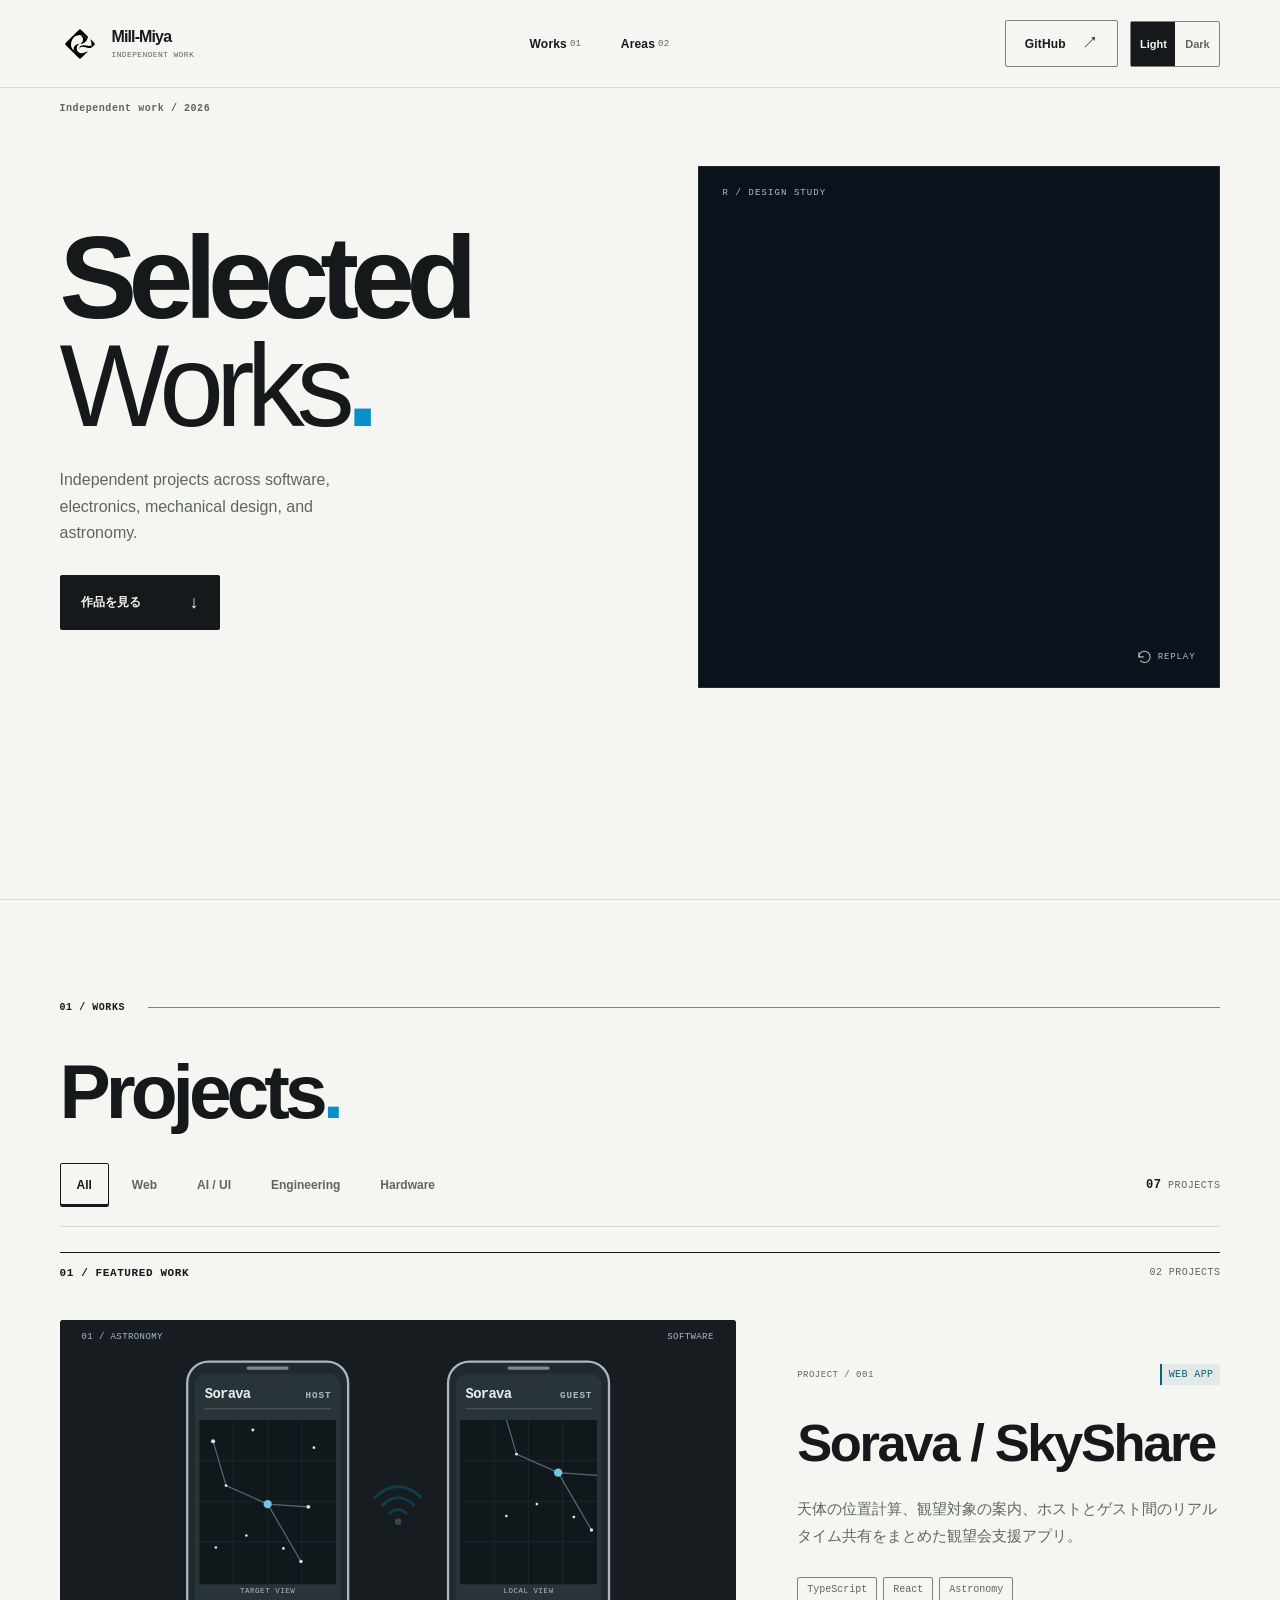
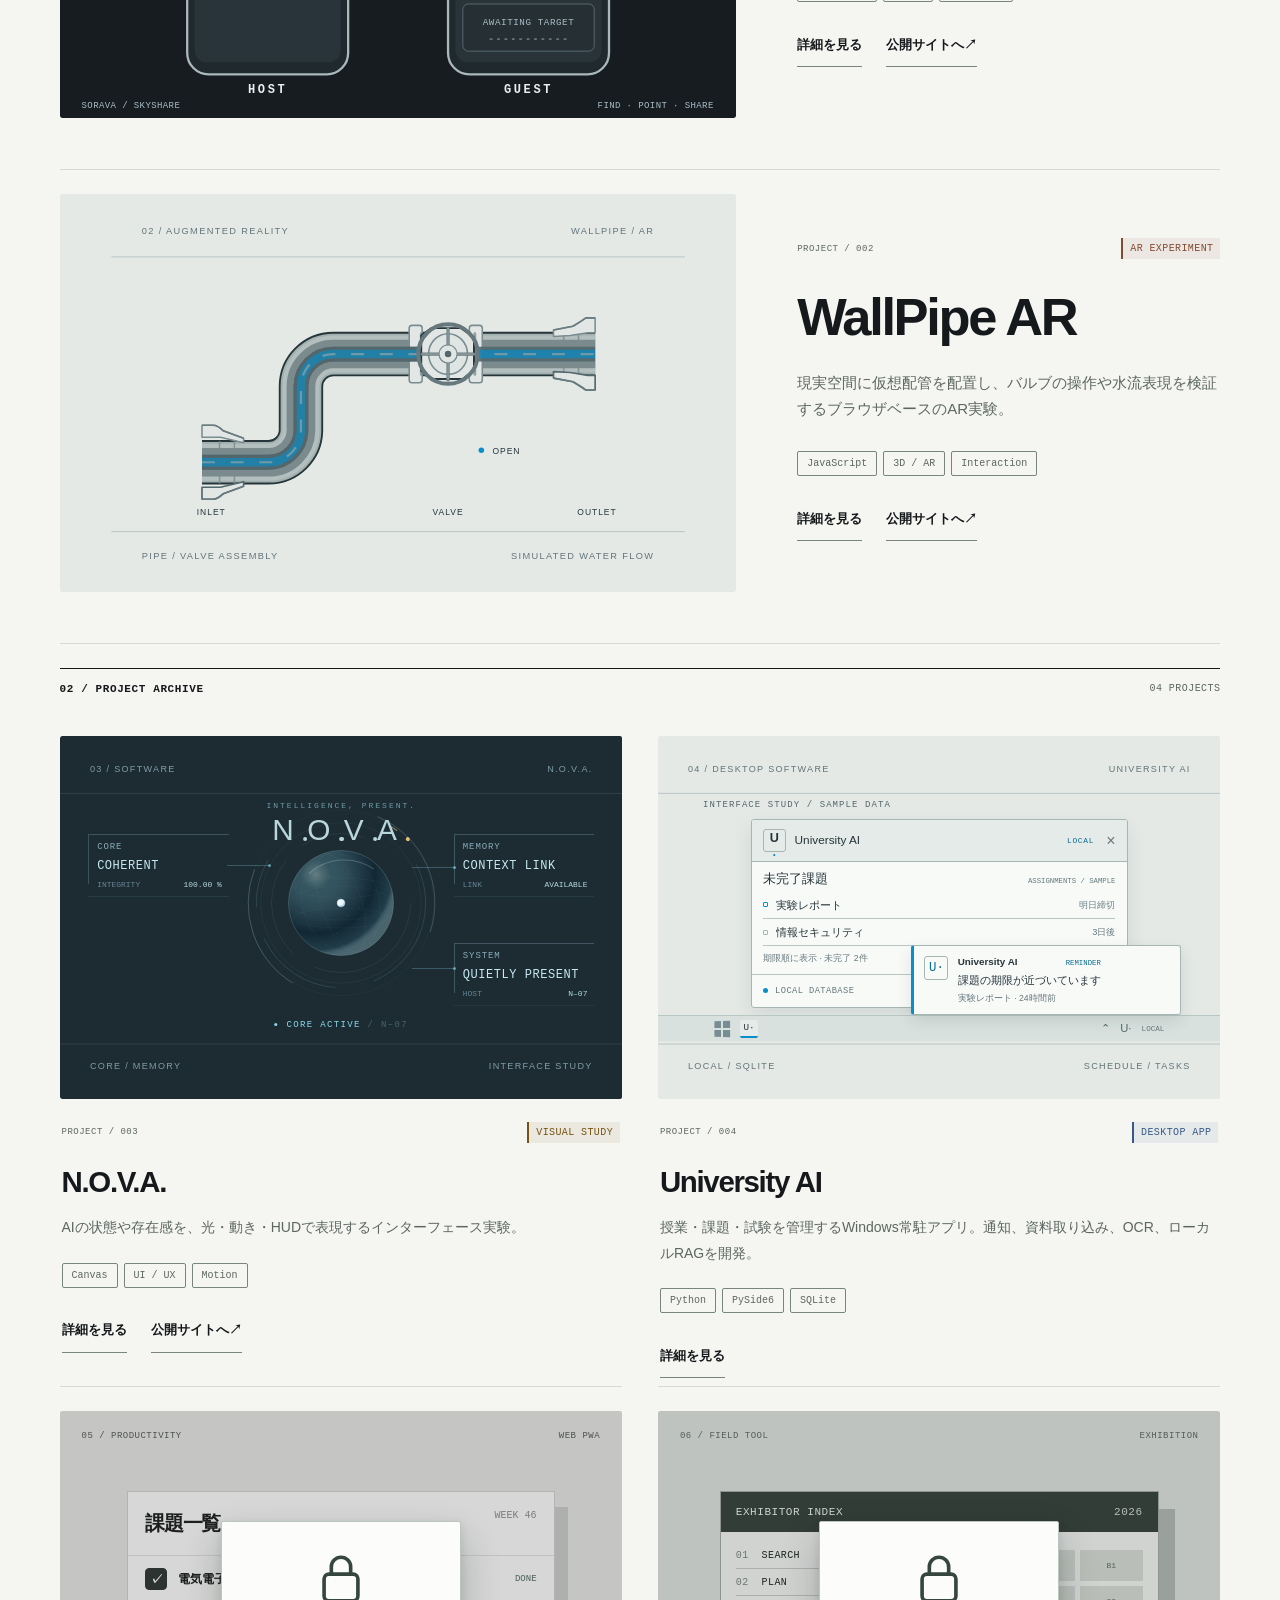
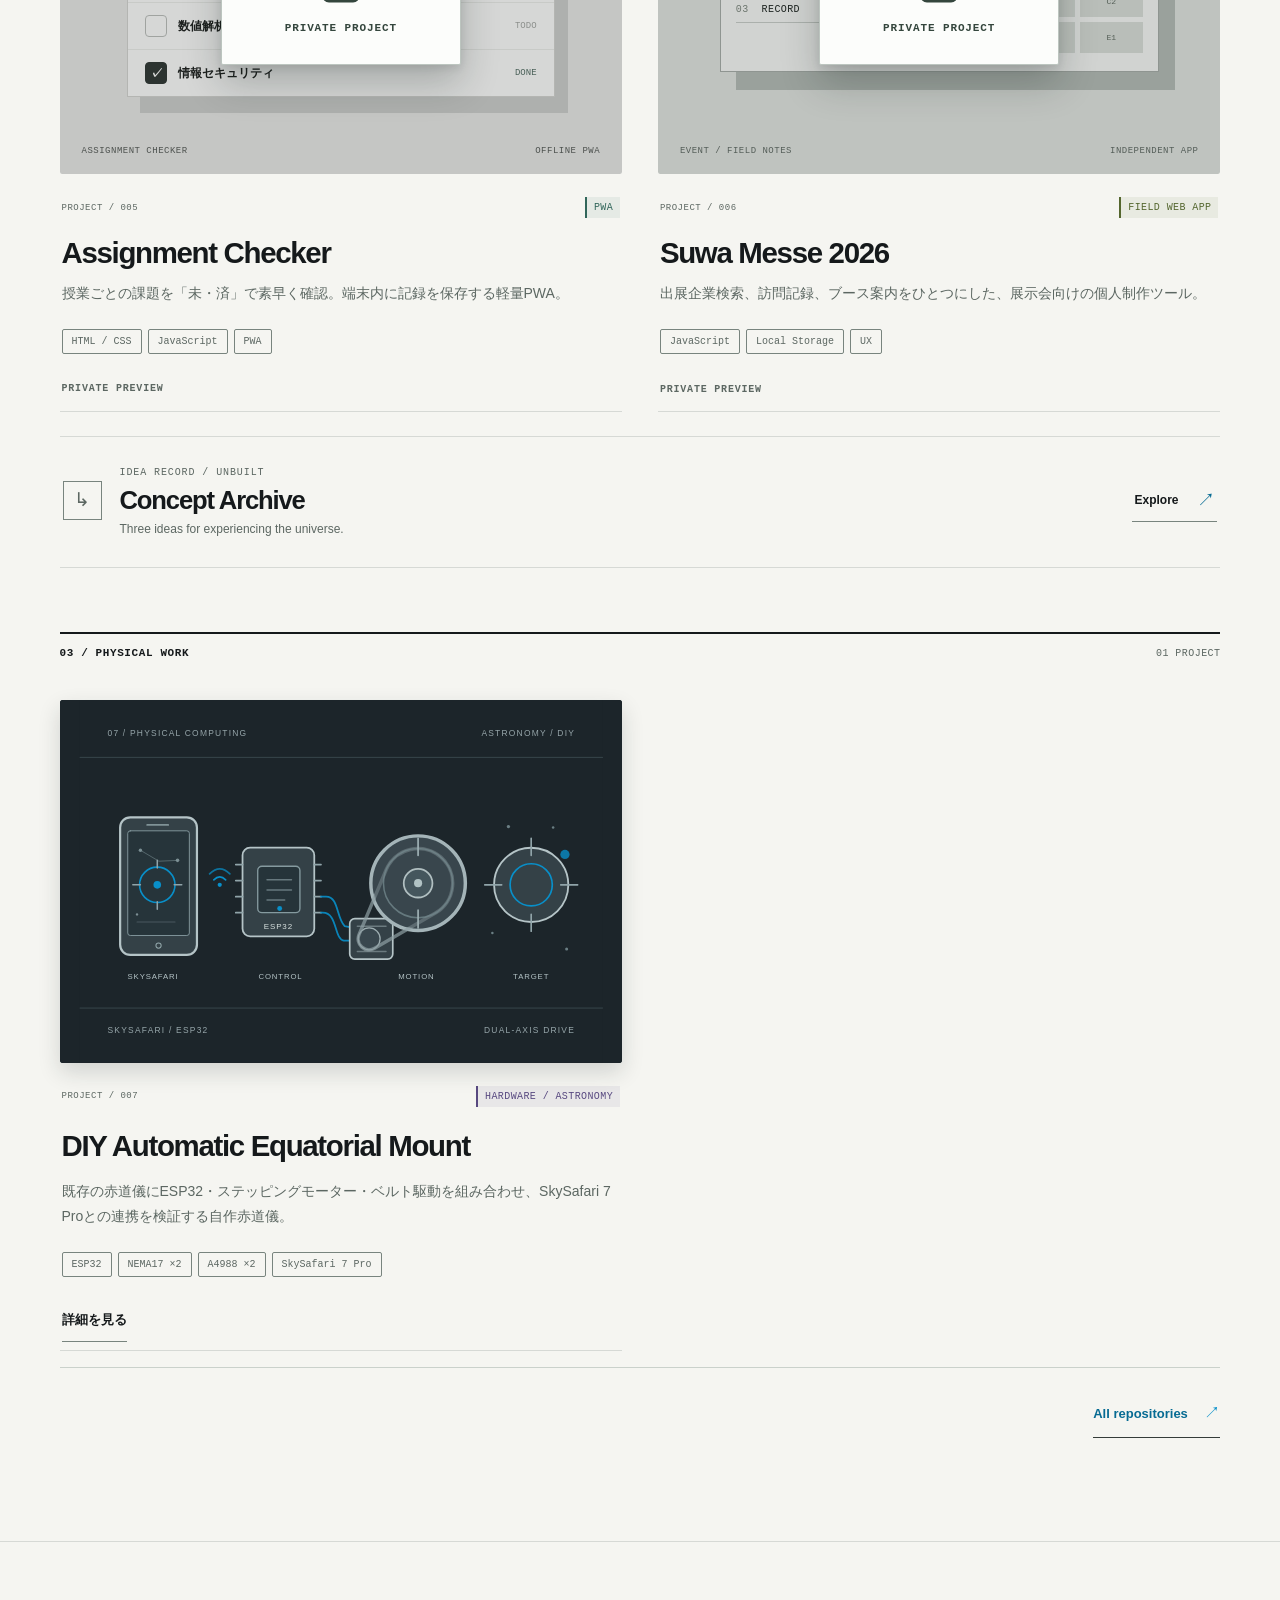
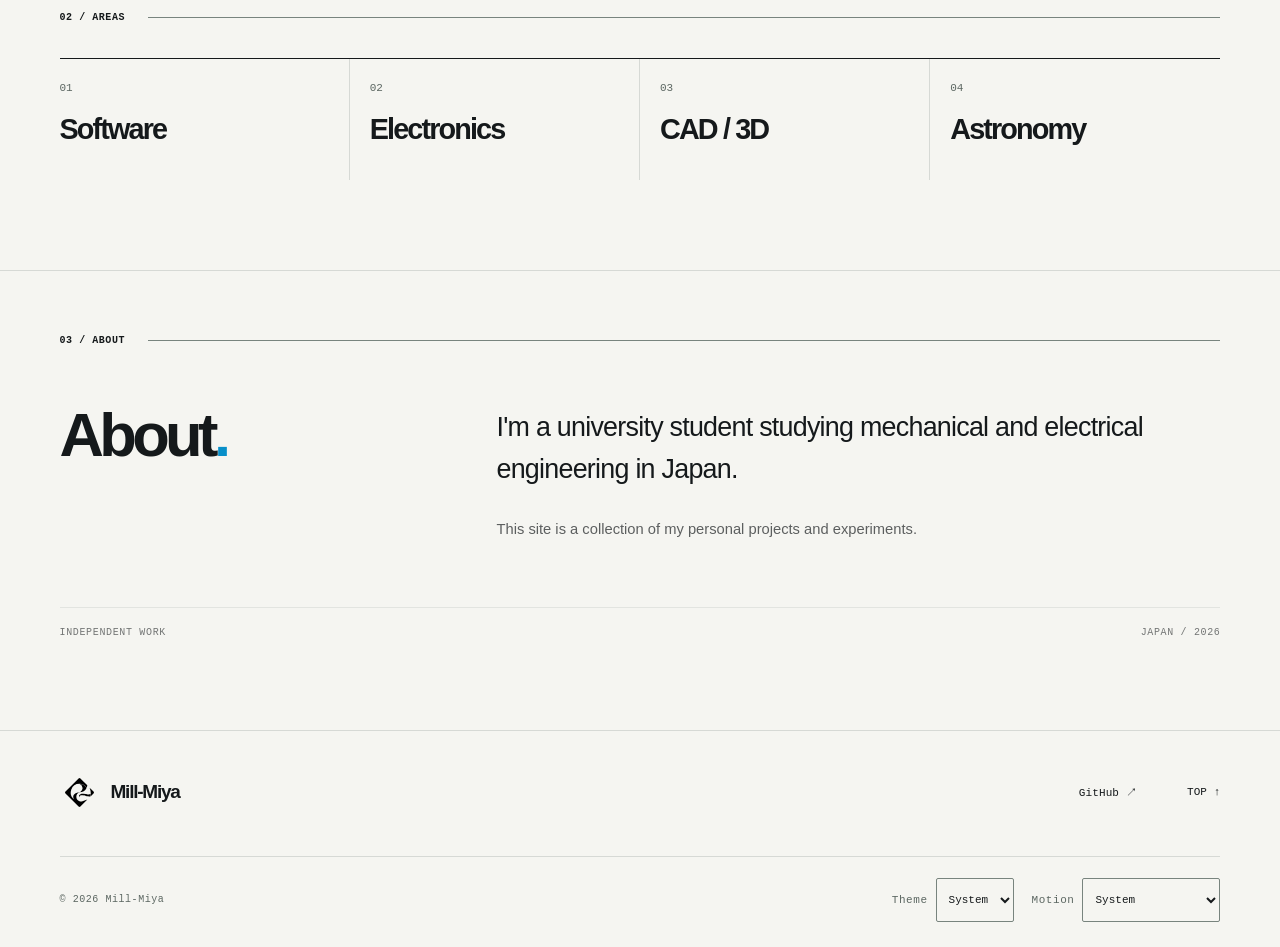
==== commit cf113201: "Refresh 3D R logo shader asset after side-lighting refinement" ====
--- a/index.html
+++ b/index.html
@@ -31,7 +31,7 @@
   </script>
   <link rel="stylesheet" href="assets/style.css?v=101">
   <link rel="stylesheet" href="assets/concept-archive.css?v=3">
-  <script src="assets/r-logo-spin-hq-static-v2-20261120.js" defer></script>
+  <script src="assets/r-logo-spin-hq-static-v2-20261120.js?v=2" defer></script>
   <script src="assets/main.js?v=38" defer></script>
   <script src="assets/concept-archive.js?v=4" defer></script>
   <title>Mill-Miya — Selected Works</title>
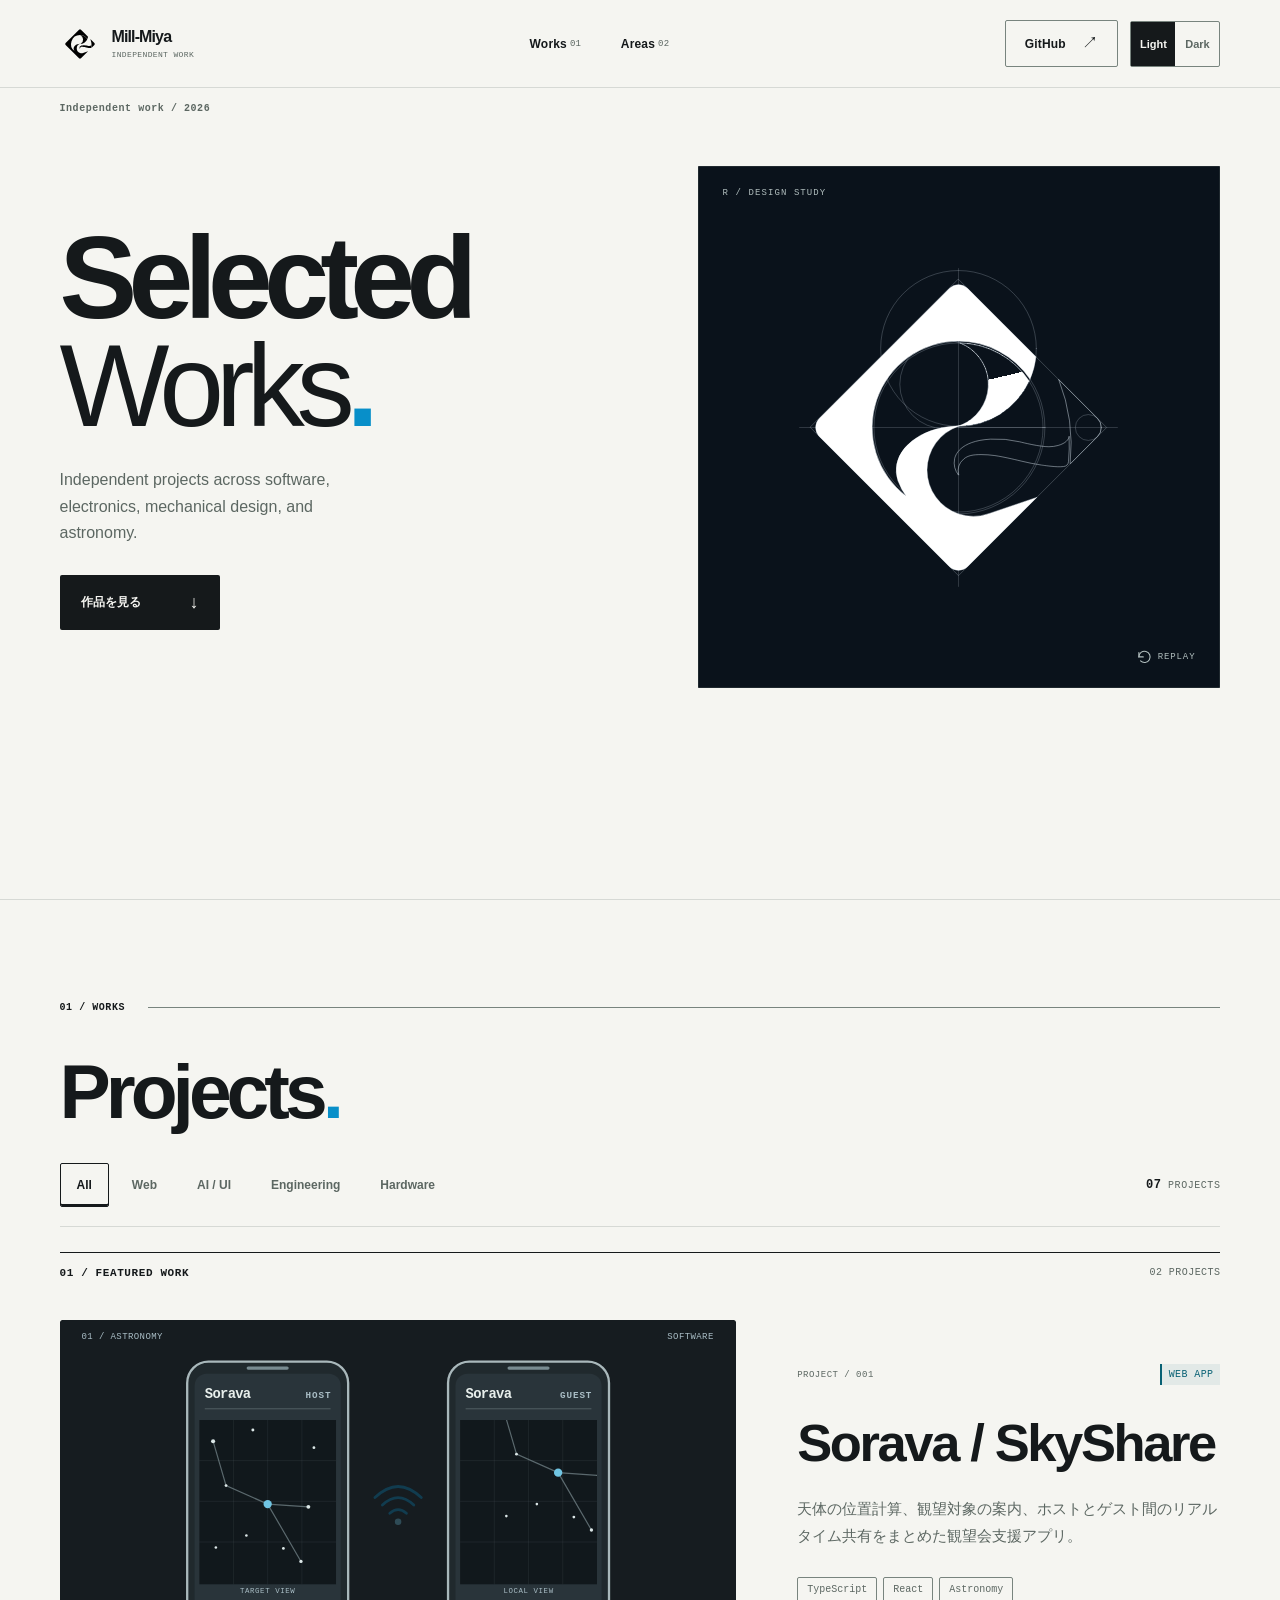
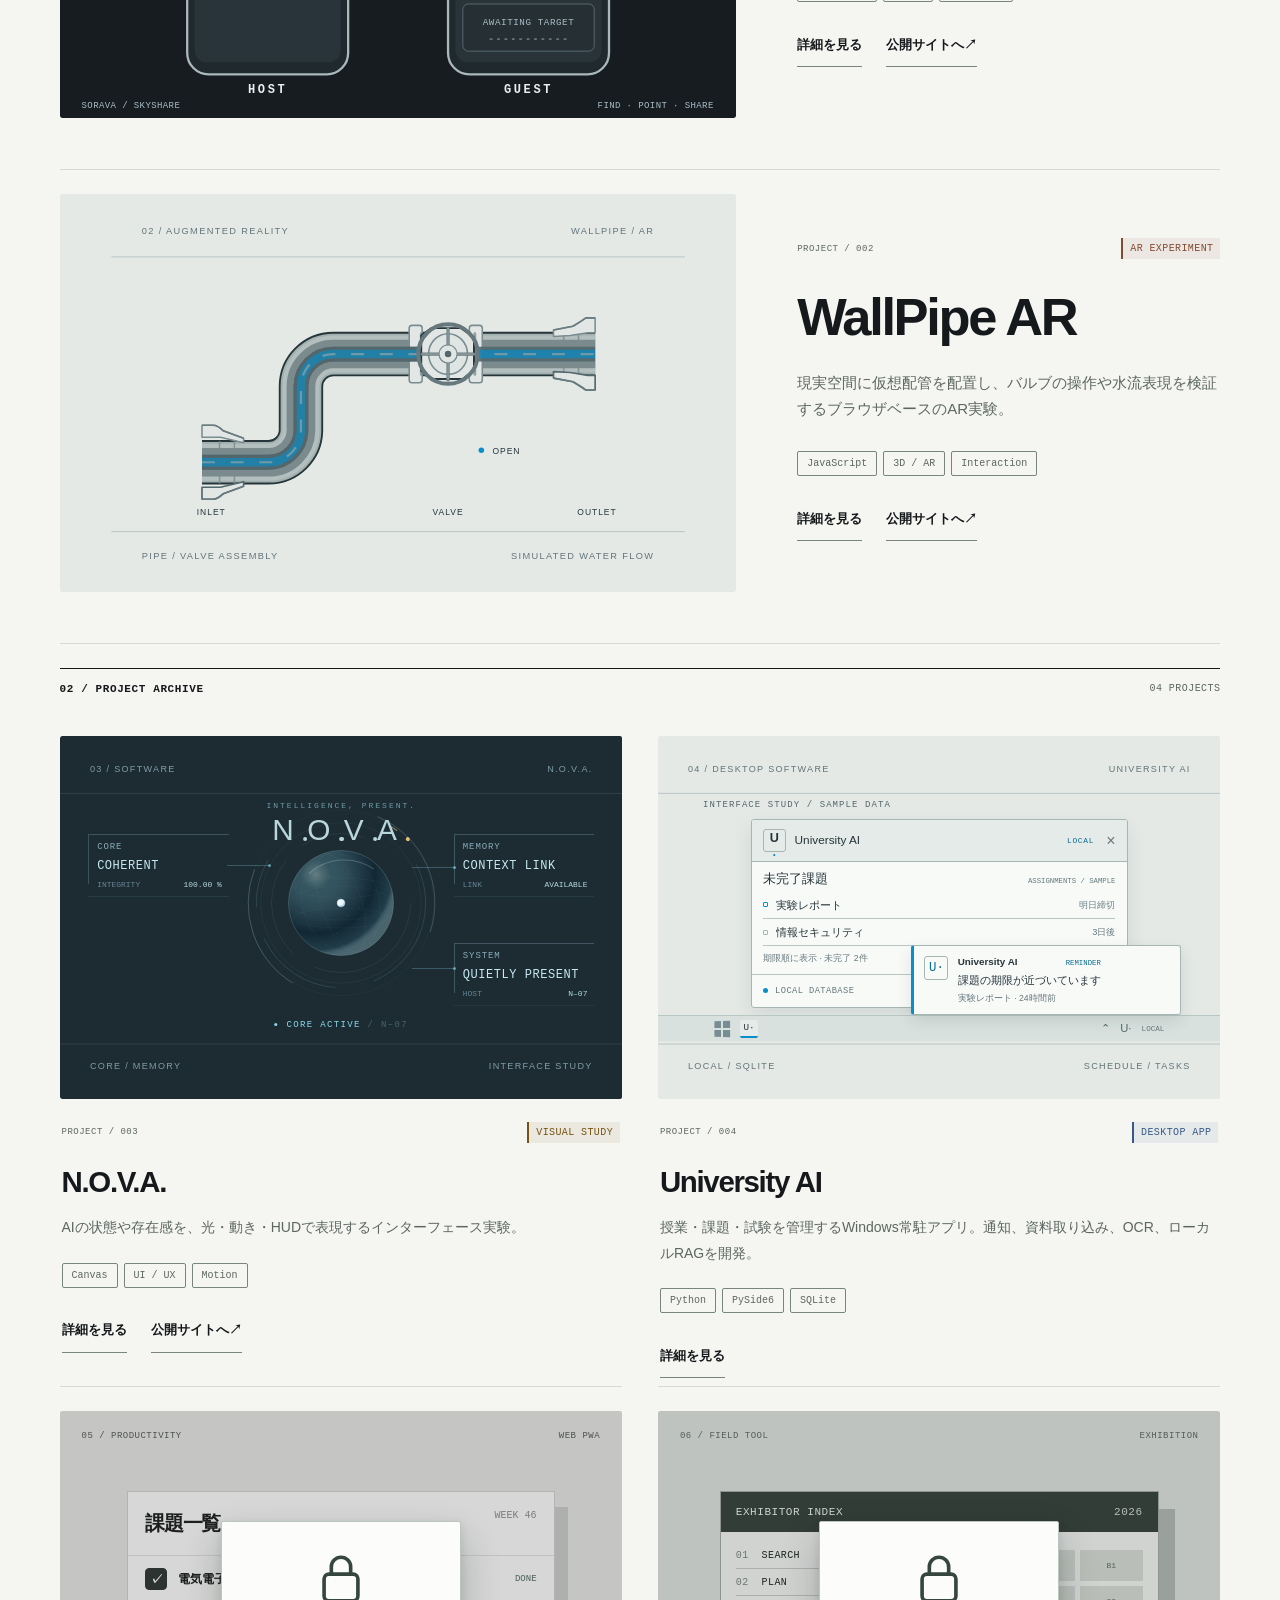
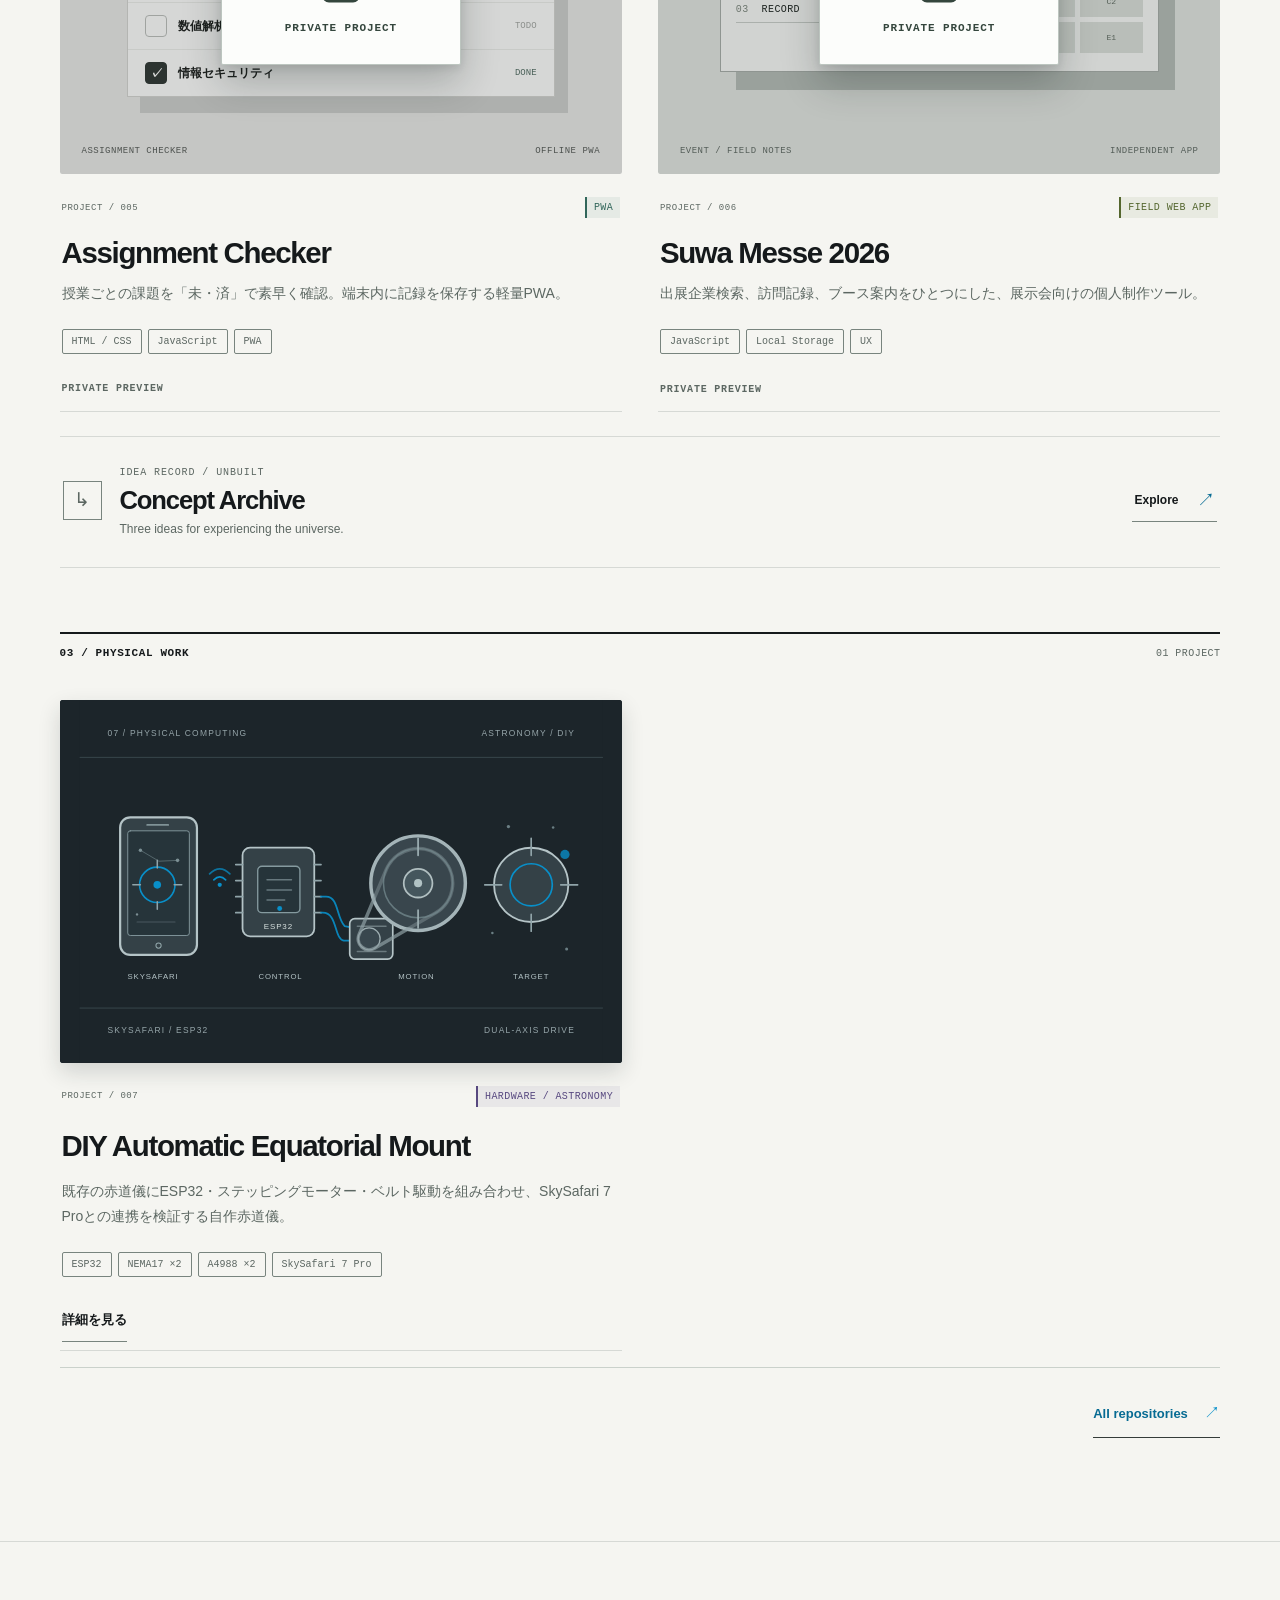
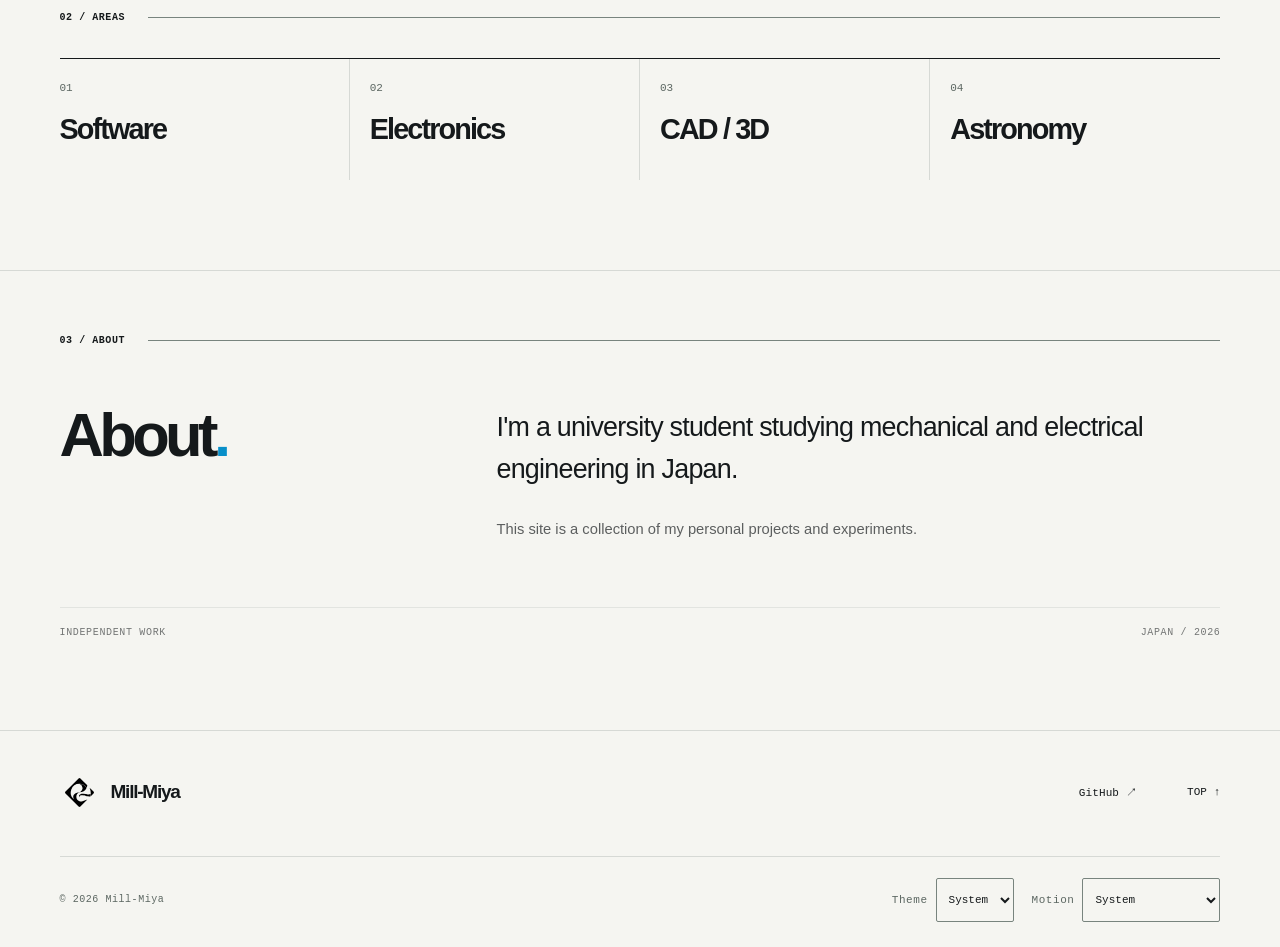
==== commit 12cc394b: "Reload reduced side highlight for R logo" ====
--- a/index.html
+++ b/index.html
@@ -31,7 +31,7 @@
   </script>
   <link rel="stylesheet" href="assets/style.css?v=101">
   <link rel="stylesheet" href="assets/concept-archive.css?v=3">
-  <script src="assets/r-logo-spin-hq-static-v2-20261120.js?v=2" defer></script>
+  <script src="assets/r-logo-spin-hq-static-v2-20261120.js?v=3" defer></script>
   <script src="assets/main.js?v=38" defer></script>
   <script src="assets/concept-archive.js?v=4" defer></script>
   <title>Mill-Miya — Selected Works</title>
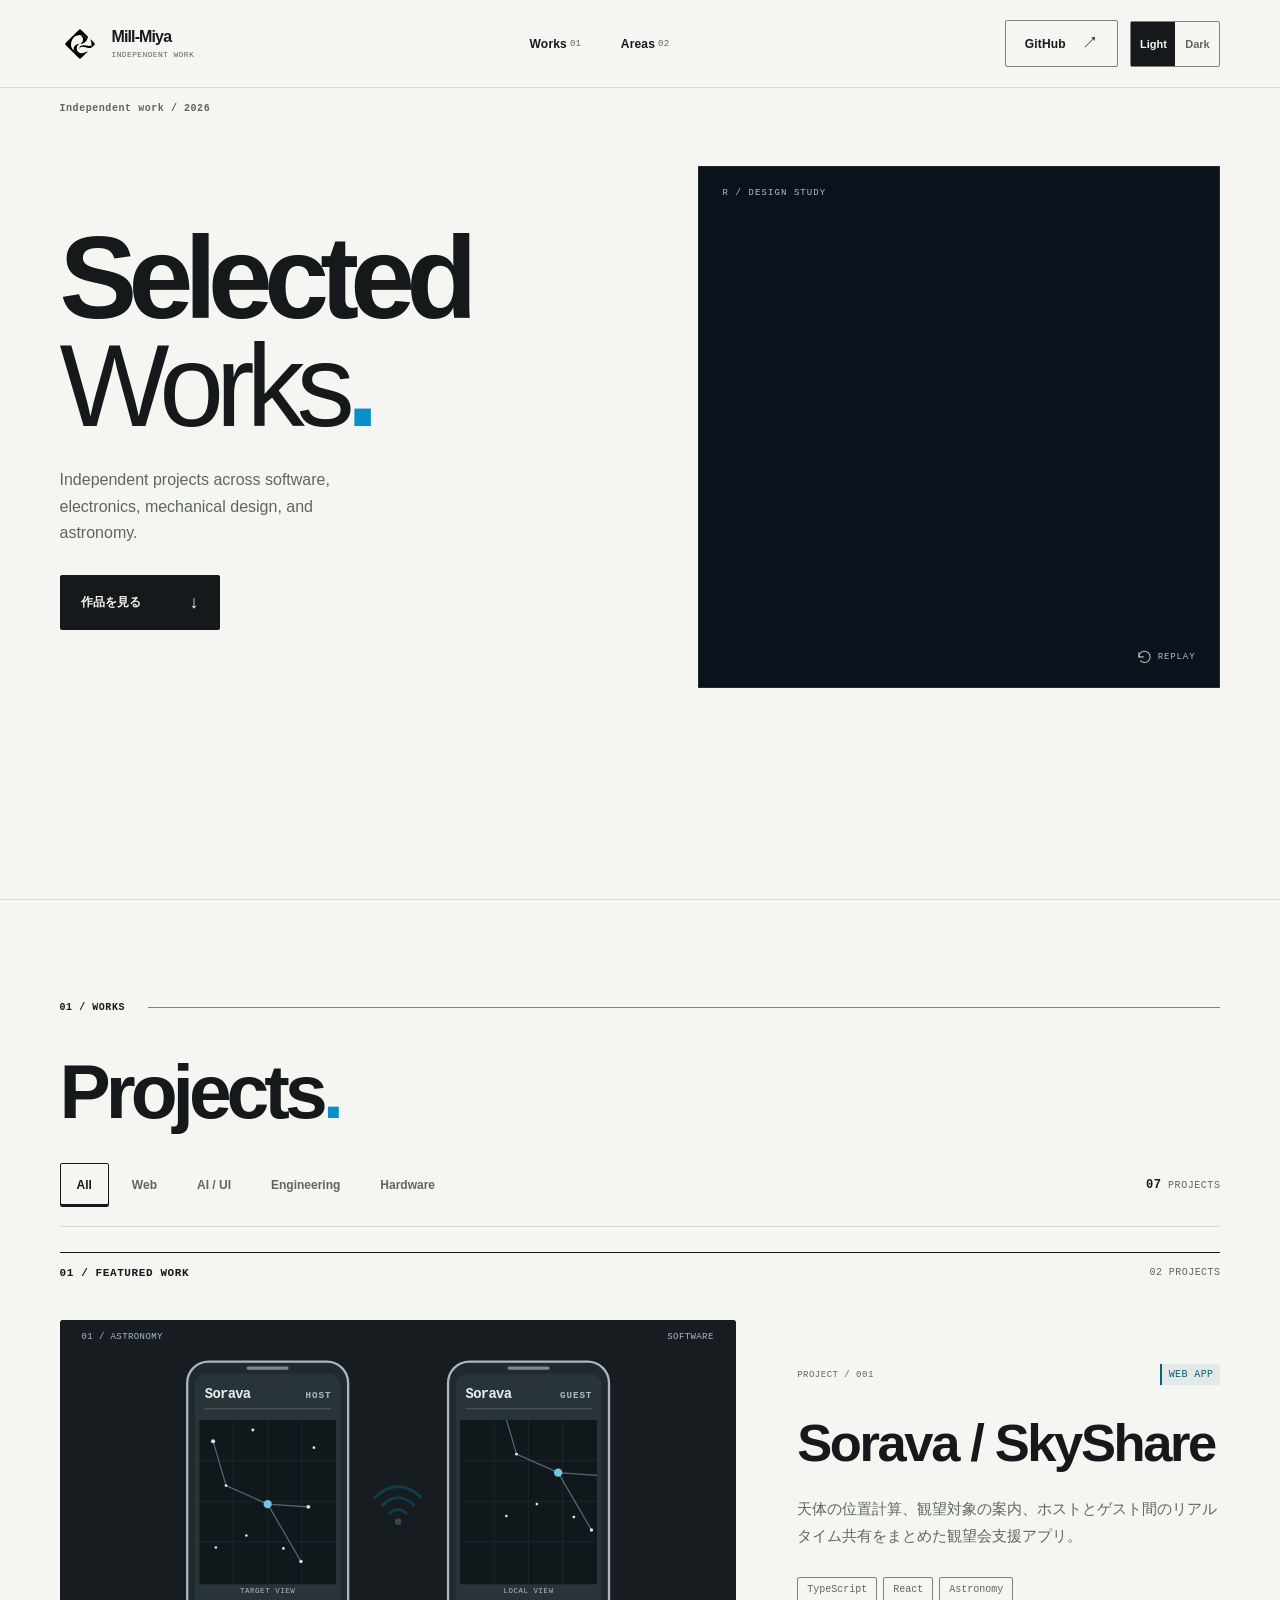
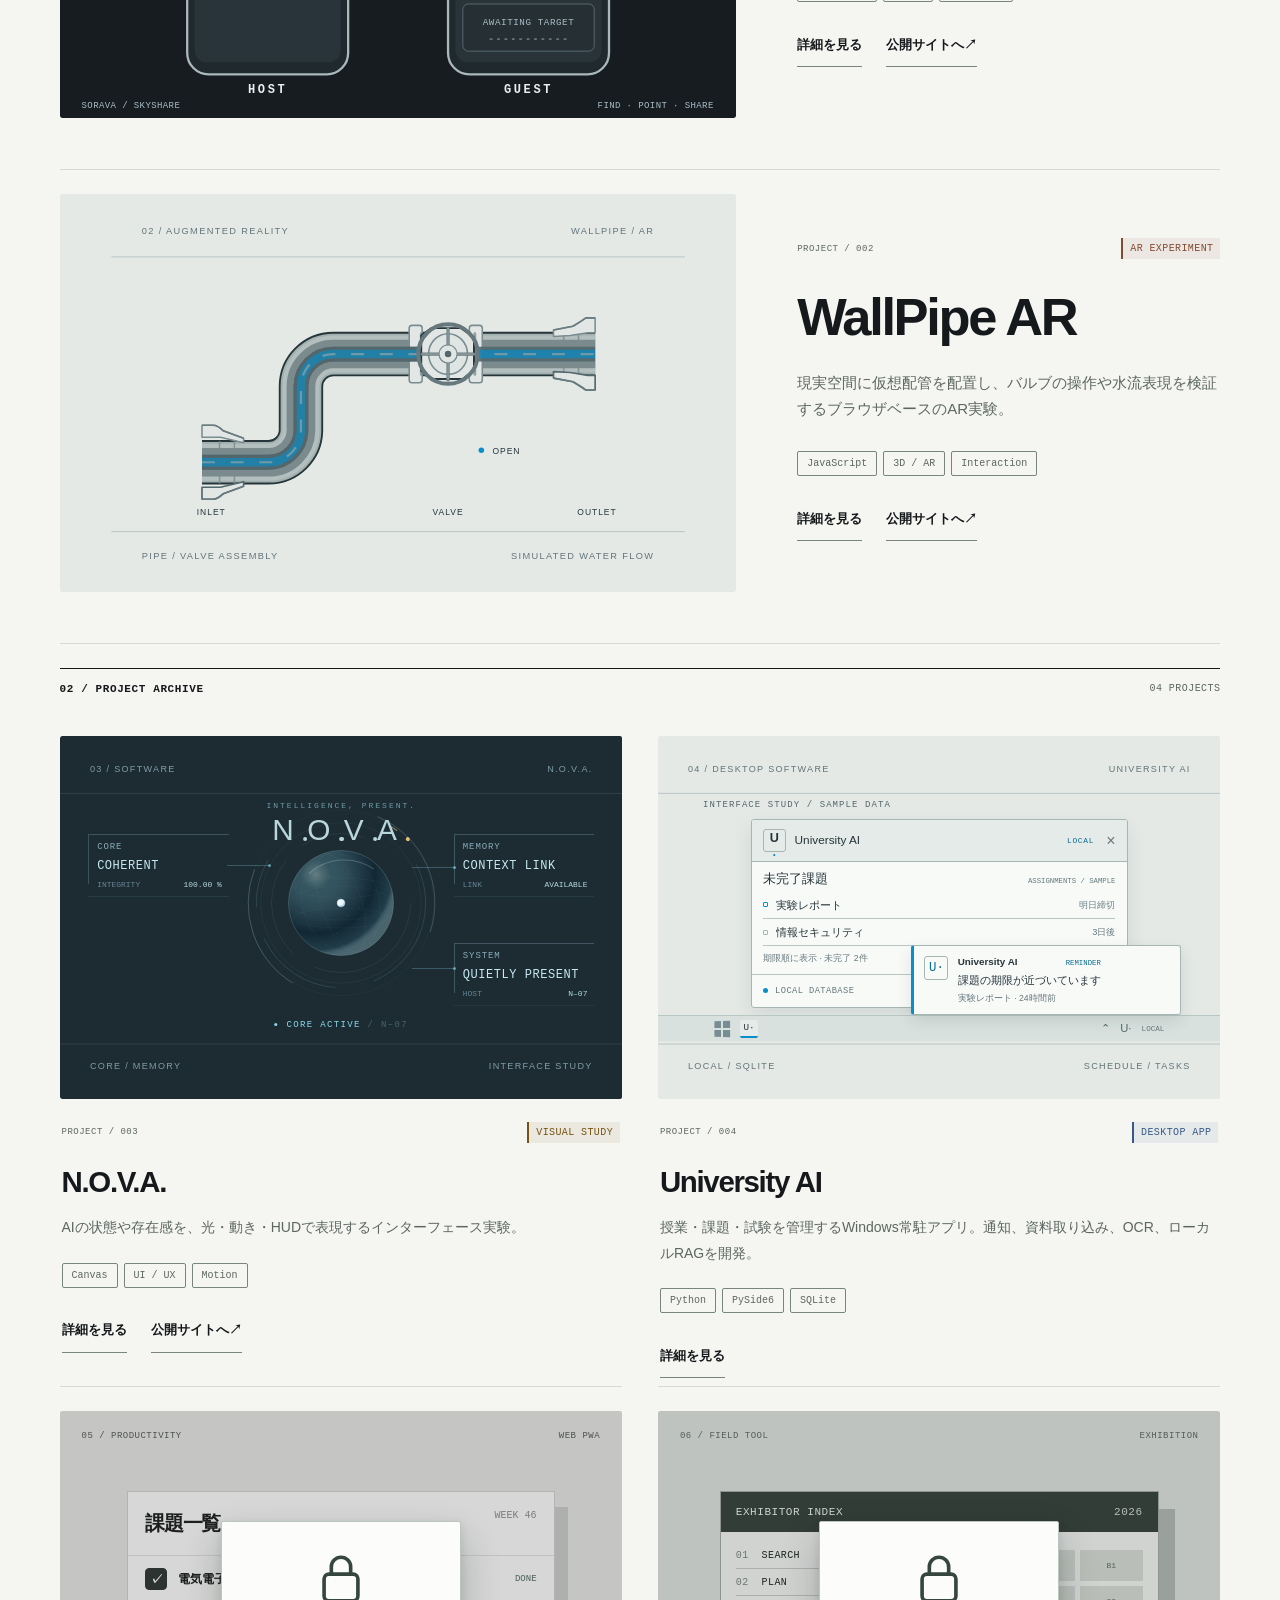
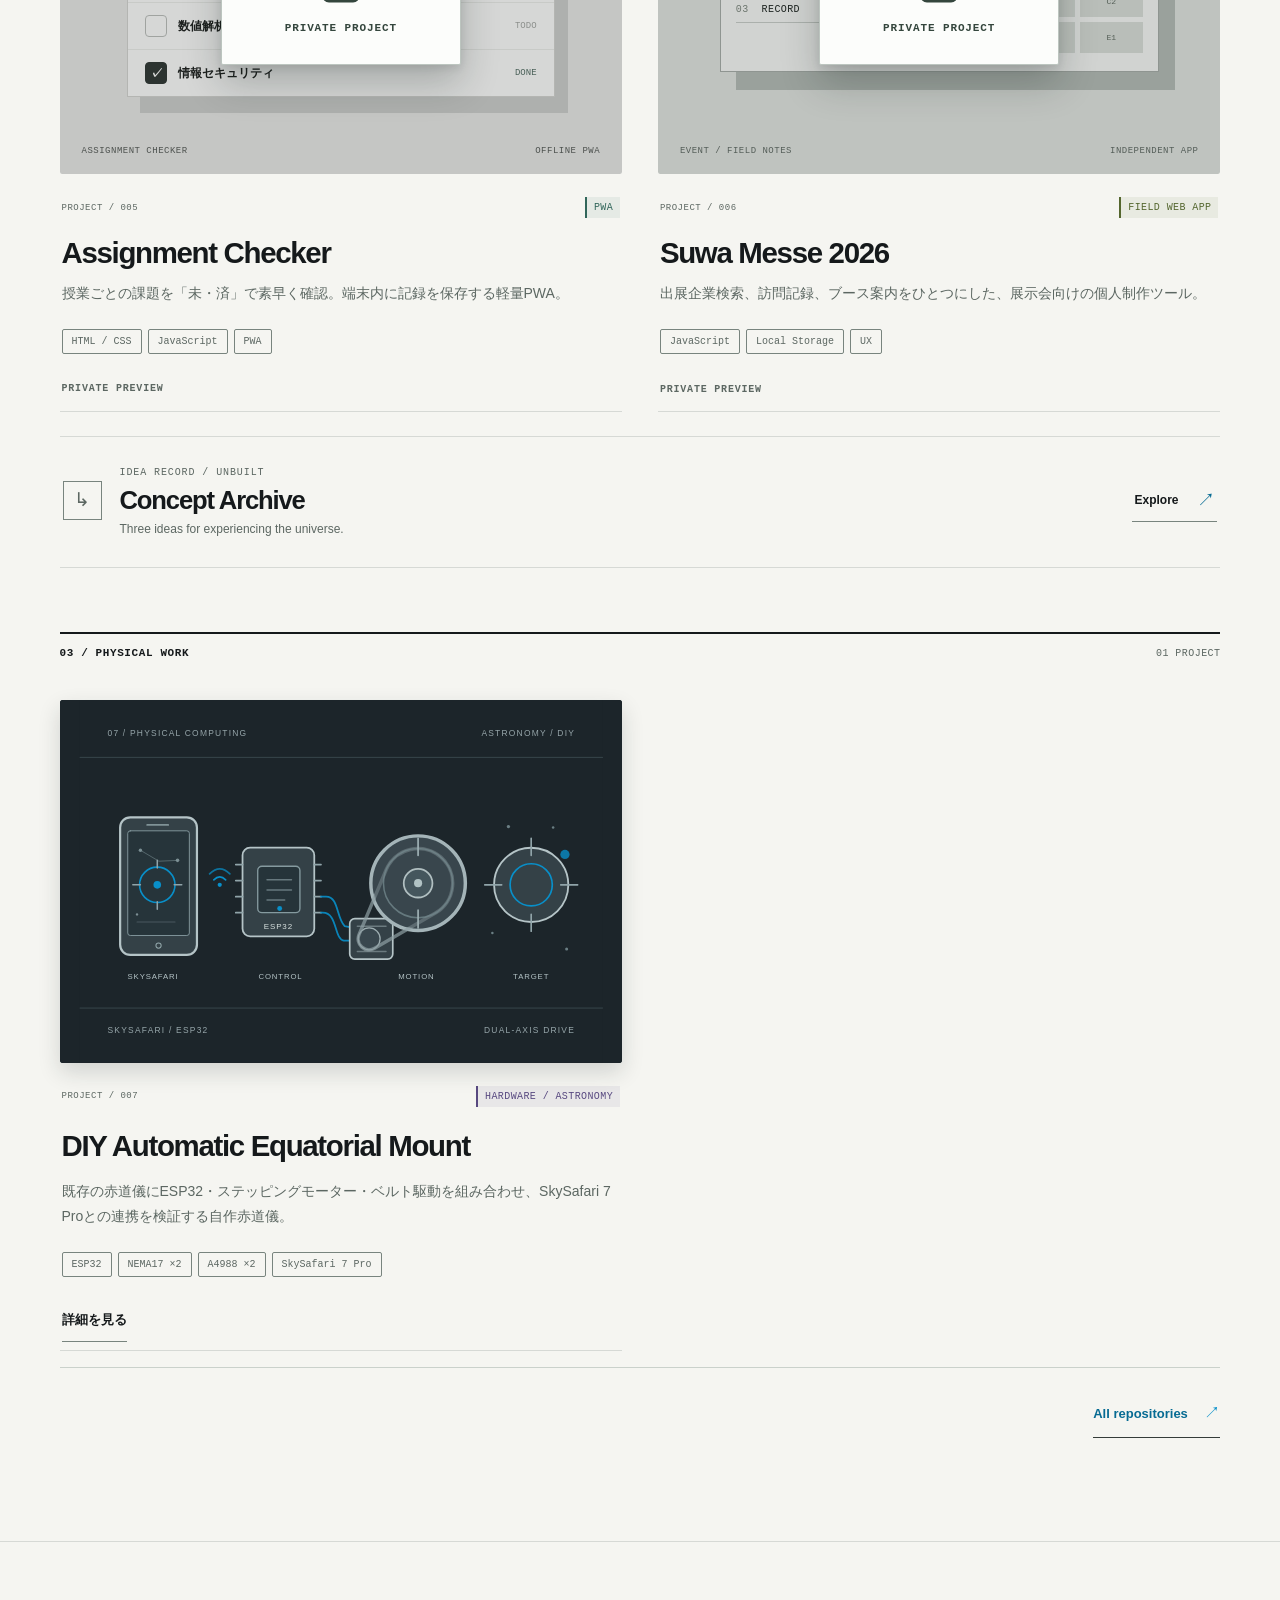
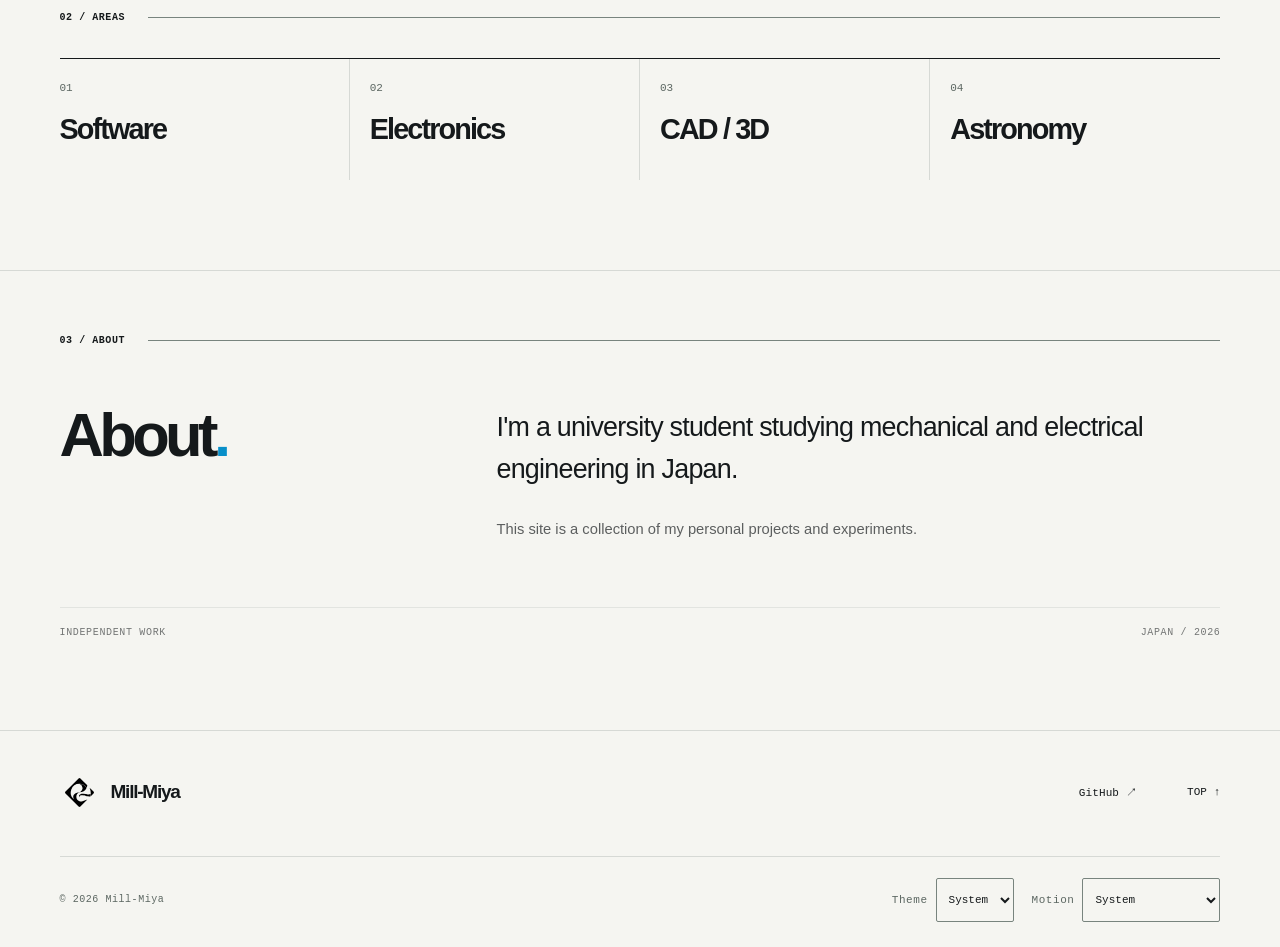
==== commit d60015c6: "Load Concept Archive original-photo viewer and responsive styles" ====
--- a/index.html
+++ b/index.html
@@ -30,10 +30,10 @@
     } catch {}
   </script>
   <link rel="stylesheet" href="assets/style.css?v=101">
-  <link rel="stylesheet" href="assets/concept-archive.css?v=3">
+  <link rel="stylesheet" href="assets/concept-archive.css?v=4">
   <script src="assets/r-logo-spin-hq-static-v2-20261120.js?v=3" defer></script>
   <script src="assets/main.js?v=38" defer></script>
-  <script src="assets/concept-archive.js?v=4" defer></script>
+  <script src="assets/concept-archive.js?v=5" defer></script>
   <title>Mill-Miya — Selected Works</title>
 </head>
 <body>
--- a/assets/concept-archive.css
+++ b/assets/concept-archive.css
@@ -23,6 +23,7 @@
 .concept-sheet .sheet-visual-side{justify-content:flex-start}
 .concept-sheet .concept-figure{flex:1 1 auto;min-height:0;display:flex;align-items:center;justify-content:center;overflow:hidden}
 .concept-sheet .concept-sketch-svg{display:block;width:100%;height:auto;max-height:100%;border:1px solid var(--line);background:#f0f2ef}
+.concept-sheet .concept-original-photo{display:block;width:auto;height:auto;max-width:100%;max-height:100%;object-fit:contain;border:1px solid var(--line);background:#f0f2ef}
 .concept-sheet .concept-figure-controls{display:flex;align-items:center;justify-content:center;gap:15px}
 .concept-sheet .concept-figure-controls button{min-height:44px;min-width:44px;border:1px solid var(--line-strong);color:var(--ink);background:transparent;cursor:pointer;border-radius:2px}
 .concept-sheet .concept-figure-controls button:disabled{opacity:.28;cursor:default}
@@ -51,6 +52,7 @@
 .concept-lightbox-header{display:flex;align-items:center;justify-content:space-between;gap:16px;font:11px var(--font-mono);padding-bottom:12px}
 .concept-lightbox-header button{background:transparent;border:1px solid var(--line-strong);color:inherit;min-height:44px;padding:8px 15px;cursor:pointer}
 #concept-lightbox-art .concept-sketch-svg{width:100%;height:auto;max-height:calc(94dvh - 110px);display:block}
+#concept-lightbox-art .concept-original-photo{display:block;width:auto;height:auto;max-width:100%;max-height:calc(94dvh - 110px);margin:auto;object-fit:contain;border:1px solid var(--line)}
 @media(max-width:760px){
   .concept-archive-entry{gap:12px;padding:20px 0;align-items:flex-start}
   .concept-entry-copy{gap:10px}
@@ -61,6 +63,7 @@
   .concept-sheet .sheet-visual-side{overflow:visible}
   .concept-sheet .concept-figure{flex:none;height:auto;min-height:0}
   .concept-sheet .concept-sketch-svg{width:100%;height:auto;max-height:unset}
+  .concept-sheet .concept-original-photo{width:100%;height:auto;max-height:unset}
   .concept-sheet .sheet-copy-side{padding-top:24px}
   .concept-sheet .sheet-copy-side h2{font-size:clamp(32px,8vw,43px)}
   .concept-sheet .concept-tabs{margin-bottom:22px}
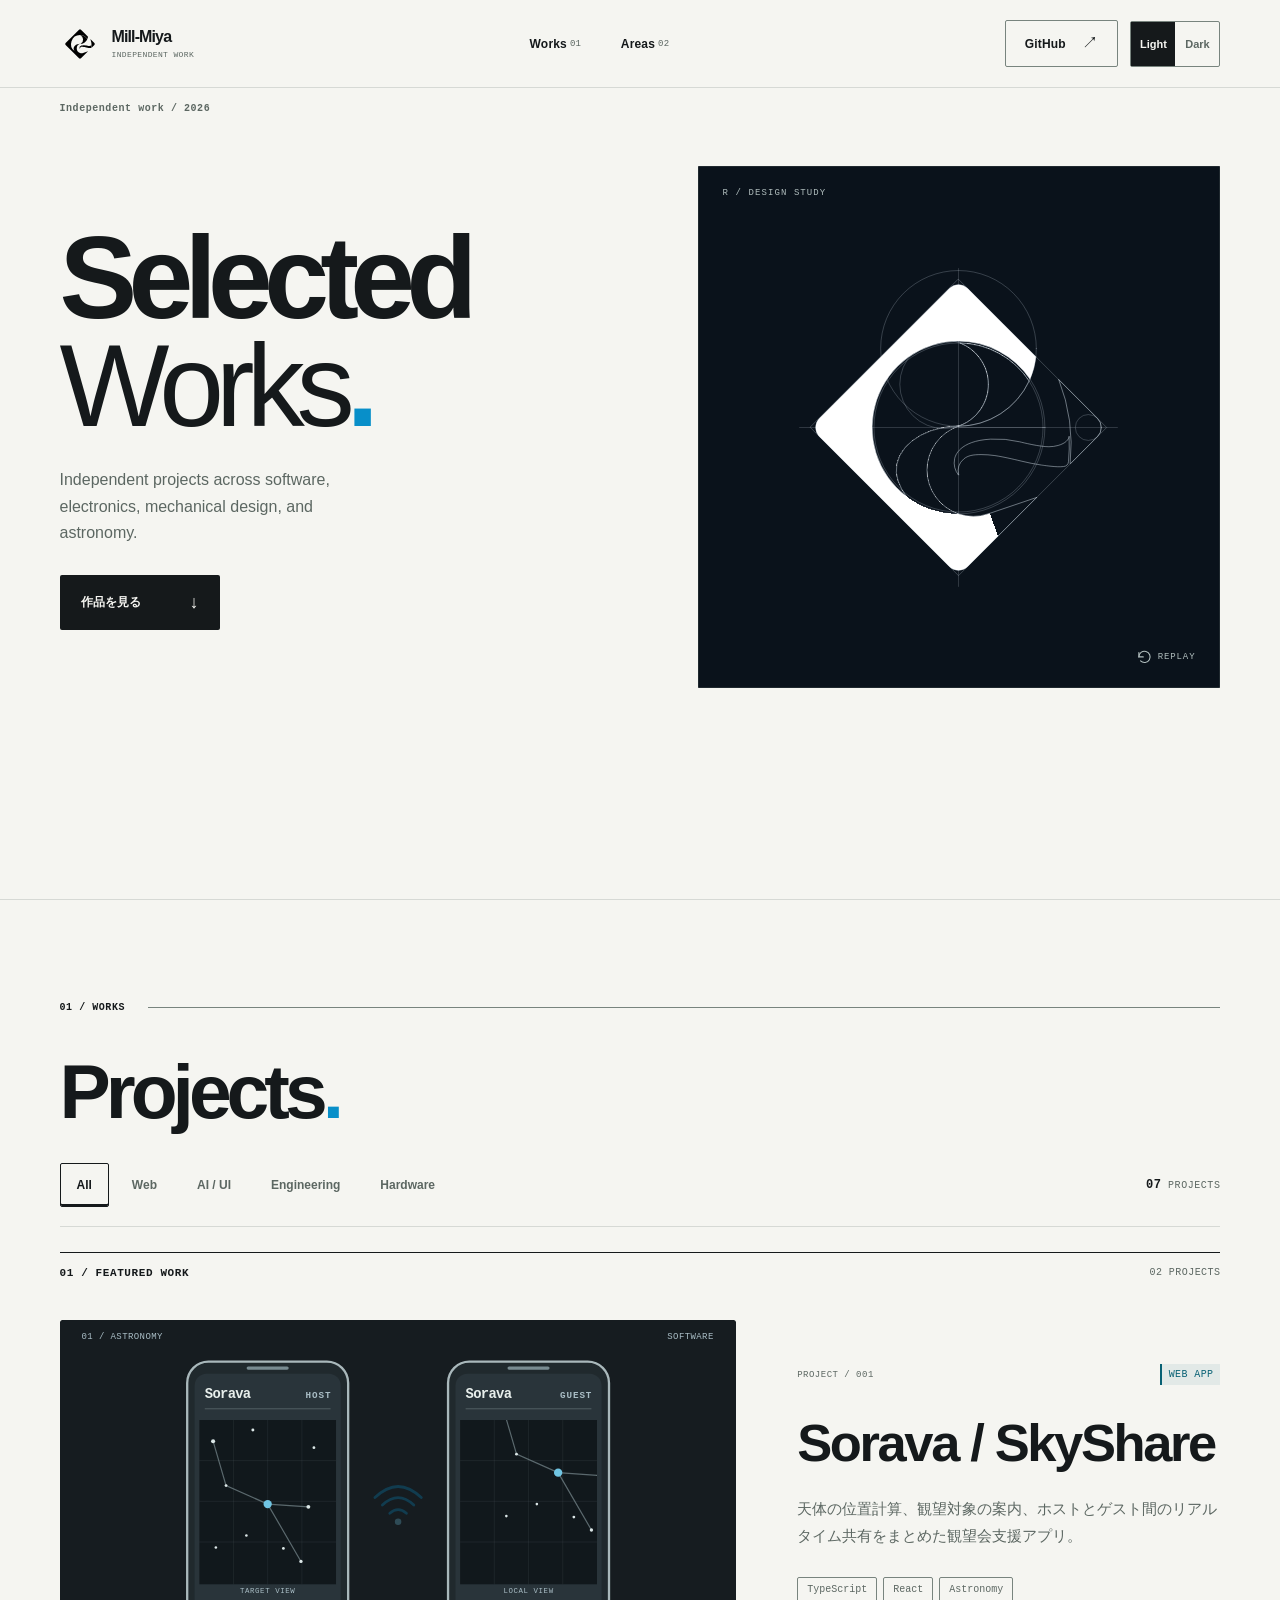
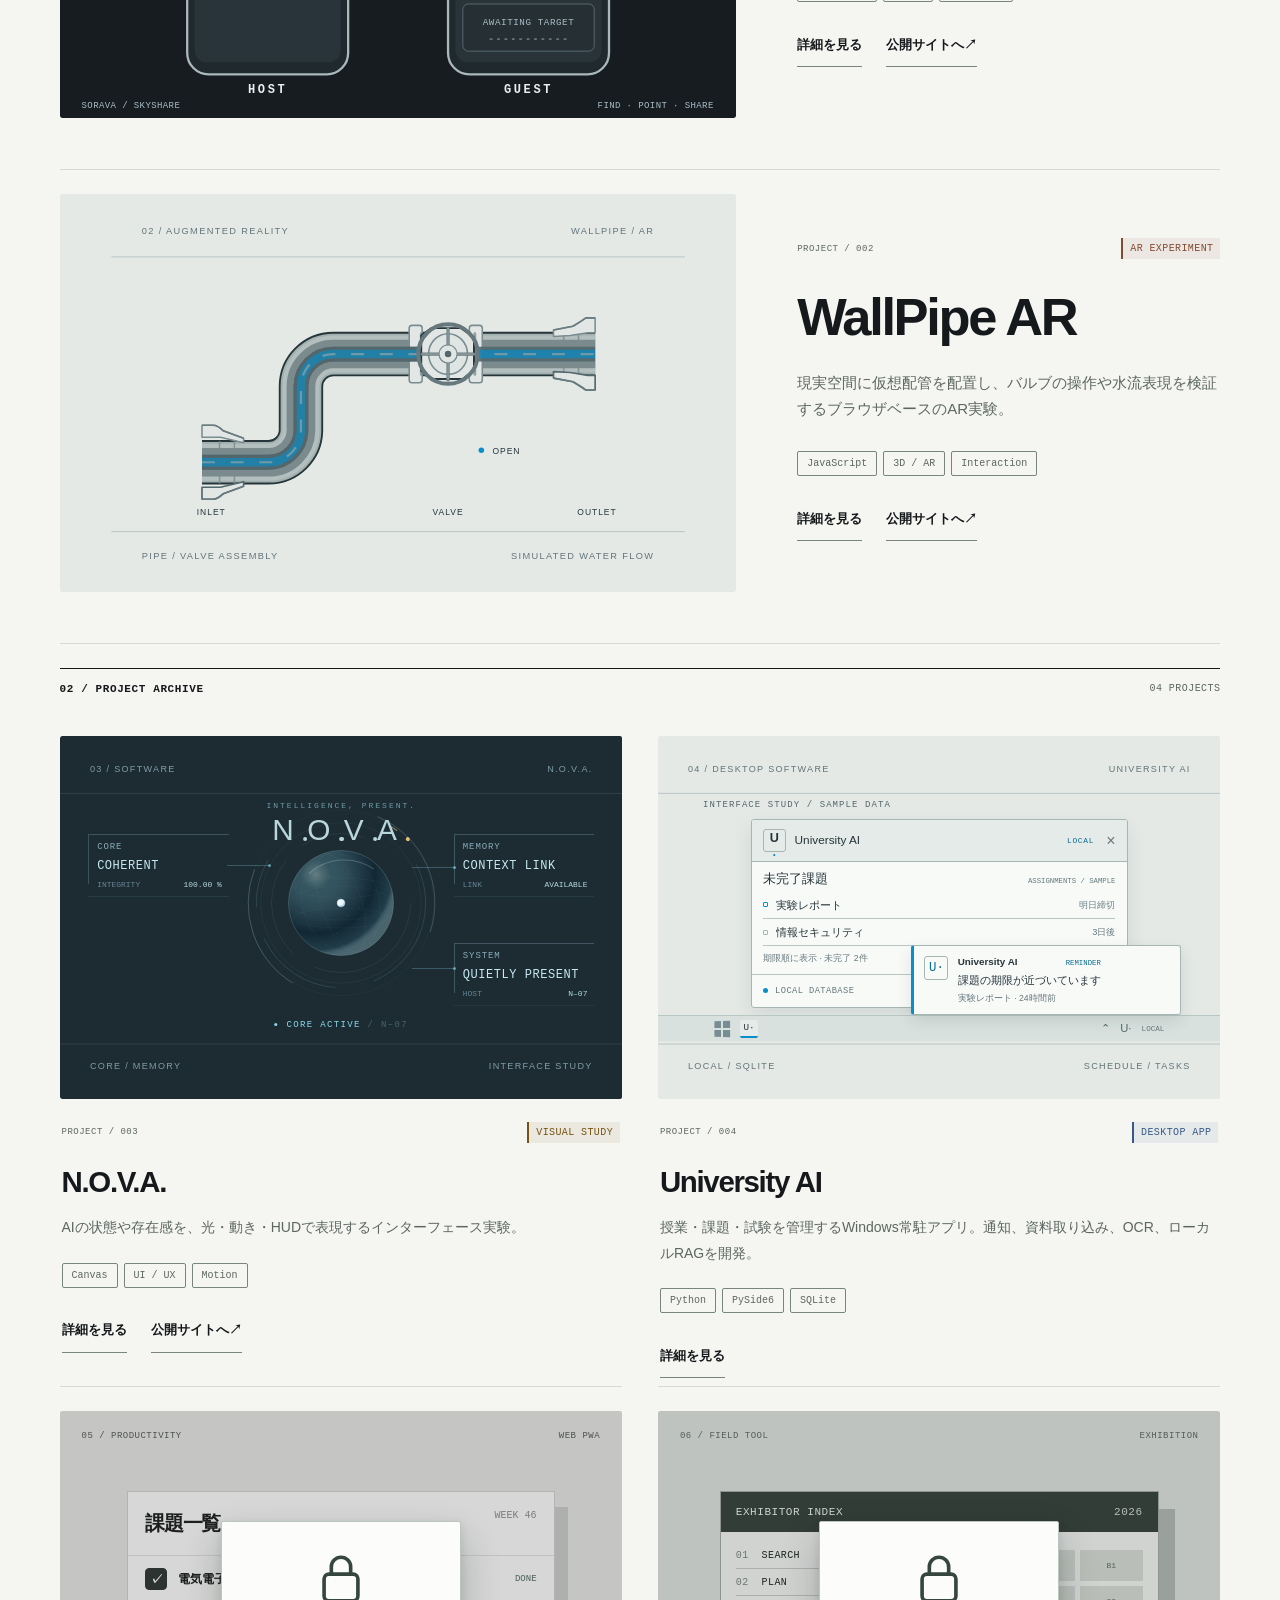
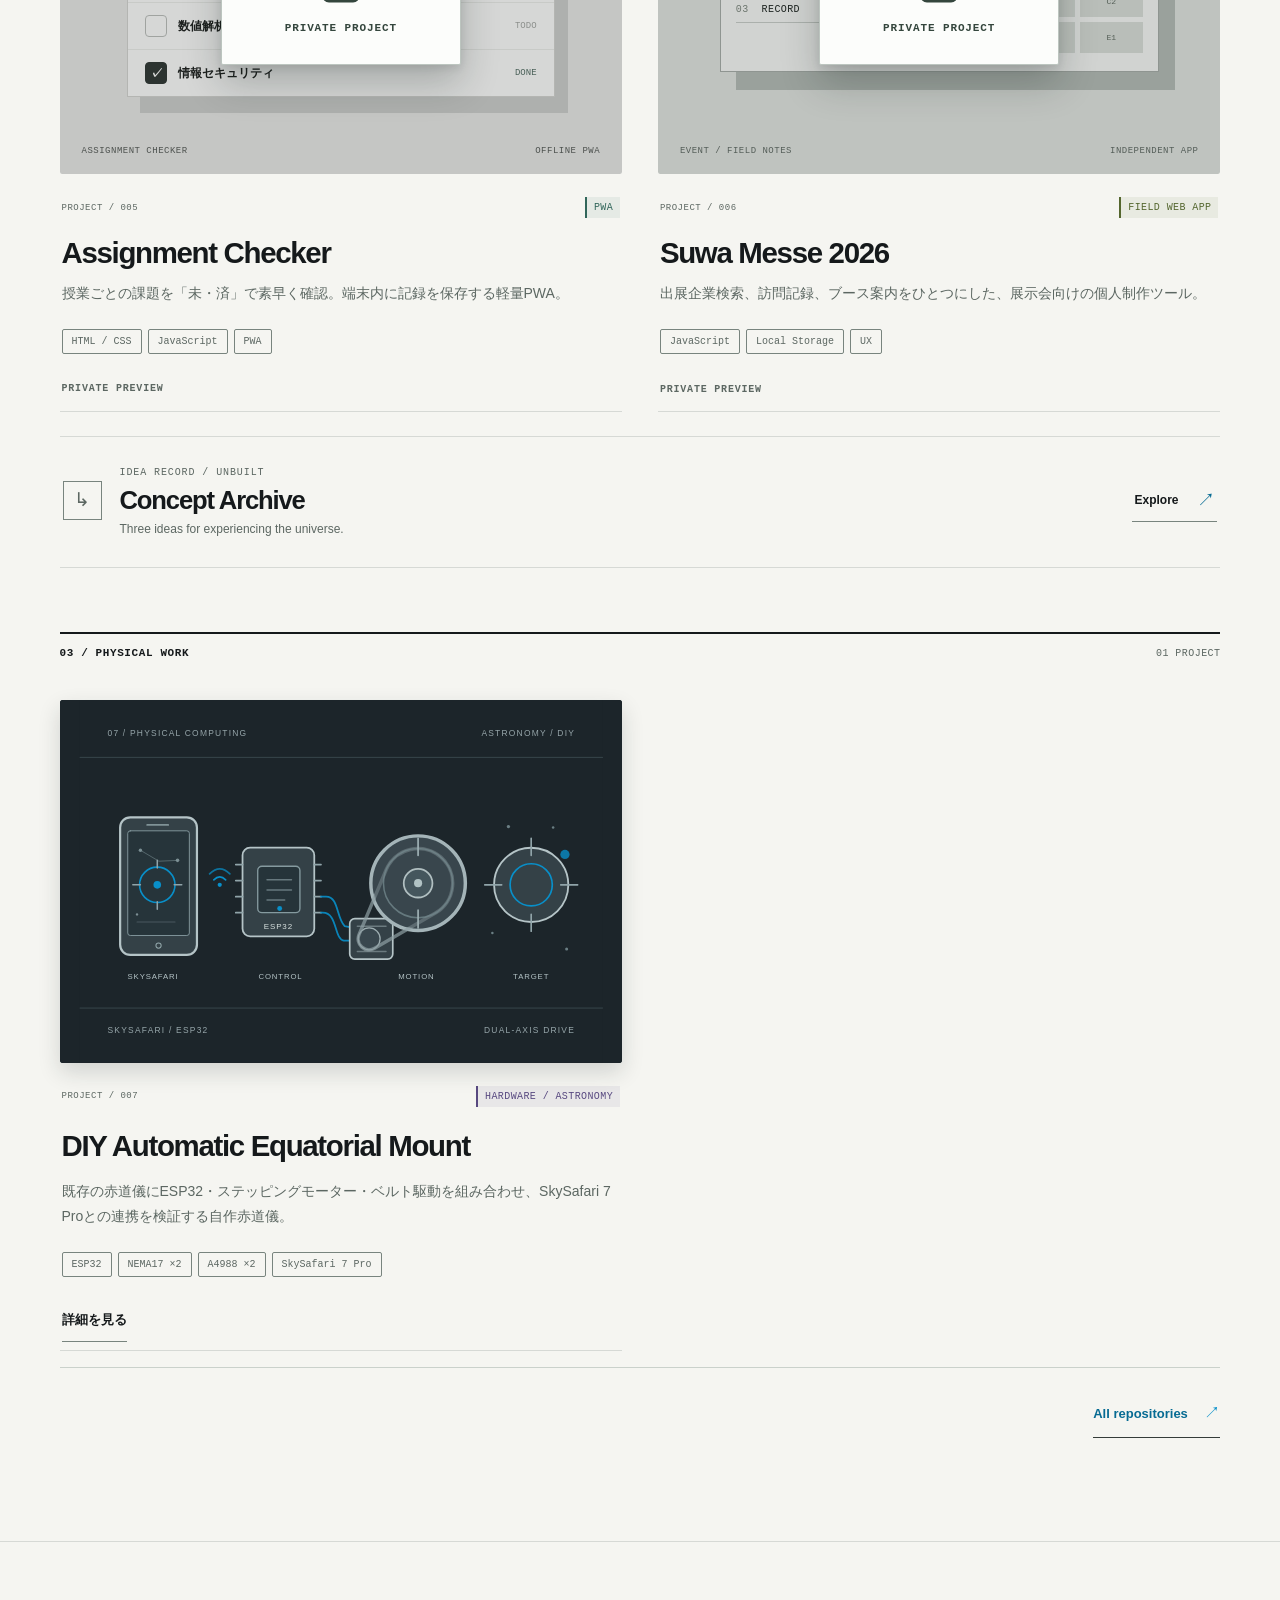
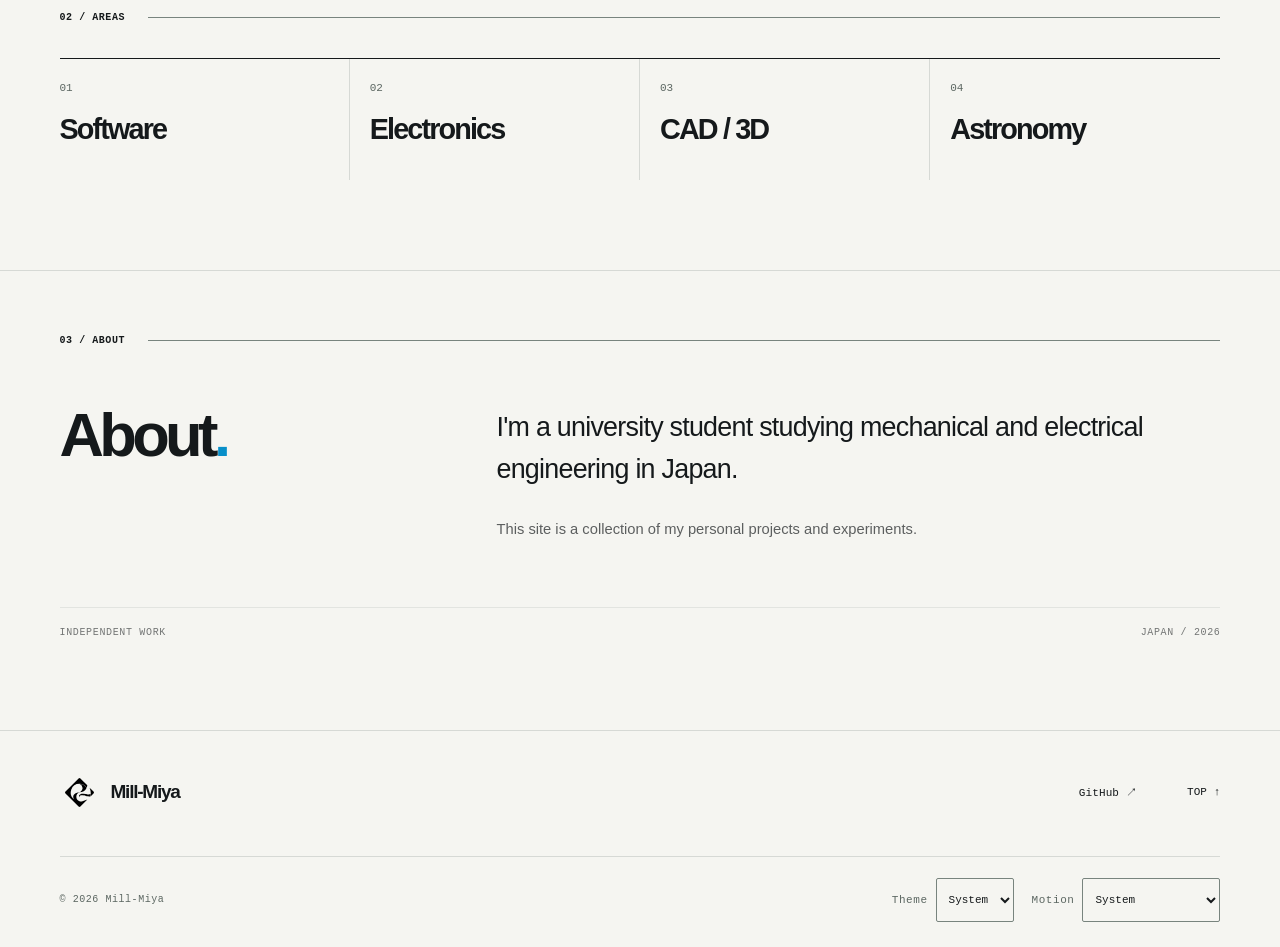
==== commit eba82576: "Refresh Concept Archive image paths after upload" ====
--- a/index.html
+++ b/index.html
@@ -33,7 +33,7 @@
   <link rel="stylesheet" href="assets/concept-archive.css?v=4">
   <script src="assets/r-logo-spin-hq-static-v2-20261120.js?v=3" defer></script>
   <script src="assets/main.js?v=38" defer></script>
-  <script src="assets/concept-archive.js?v=5" defer></script>
+  <script src="assets/concept-archive.js?v=6" defer></script>
   <title>Mill-Miya — Selected Works</title>
 </head>
 <body>
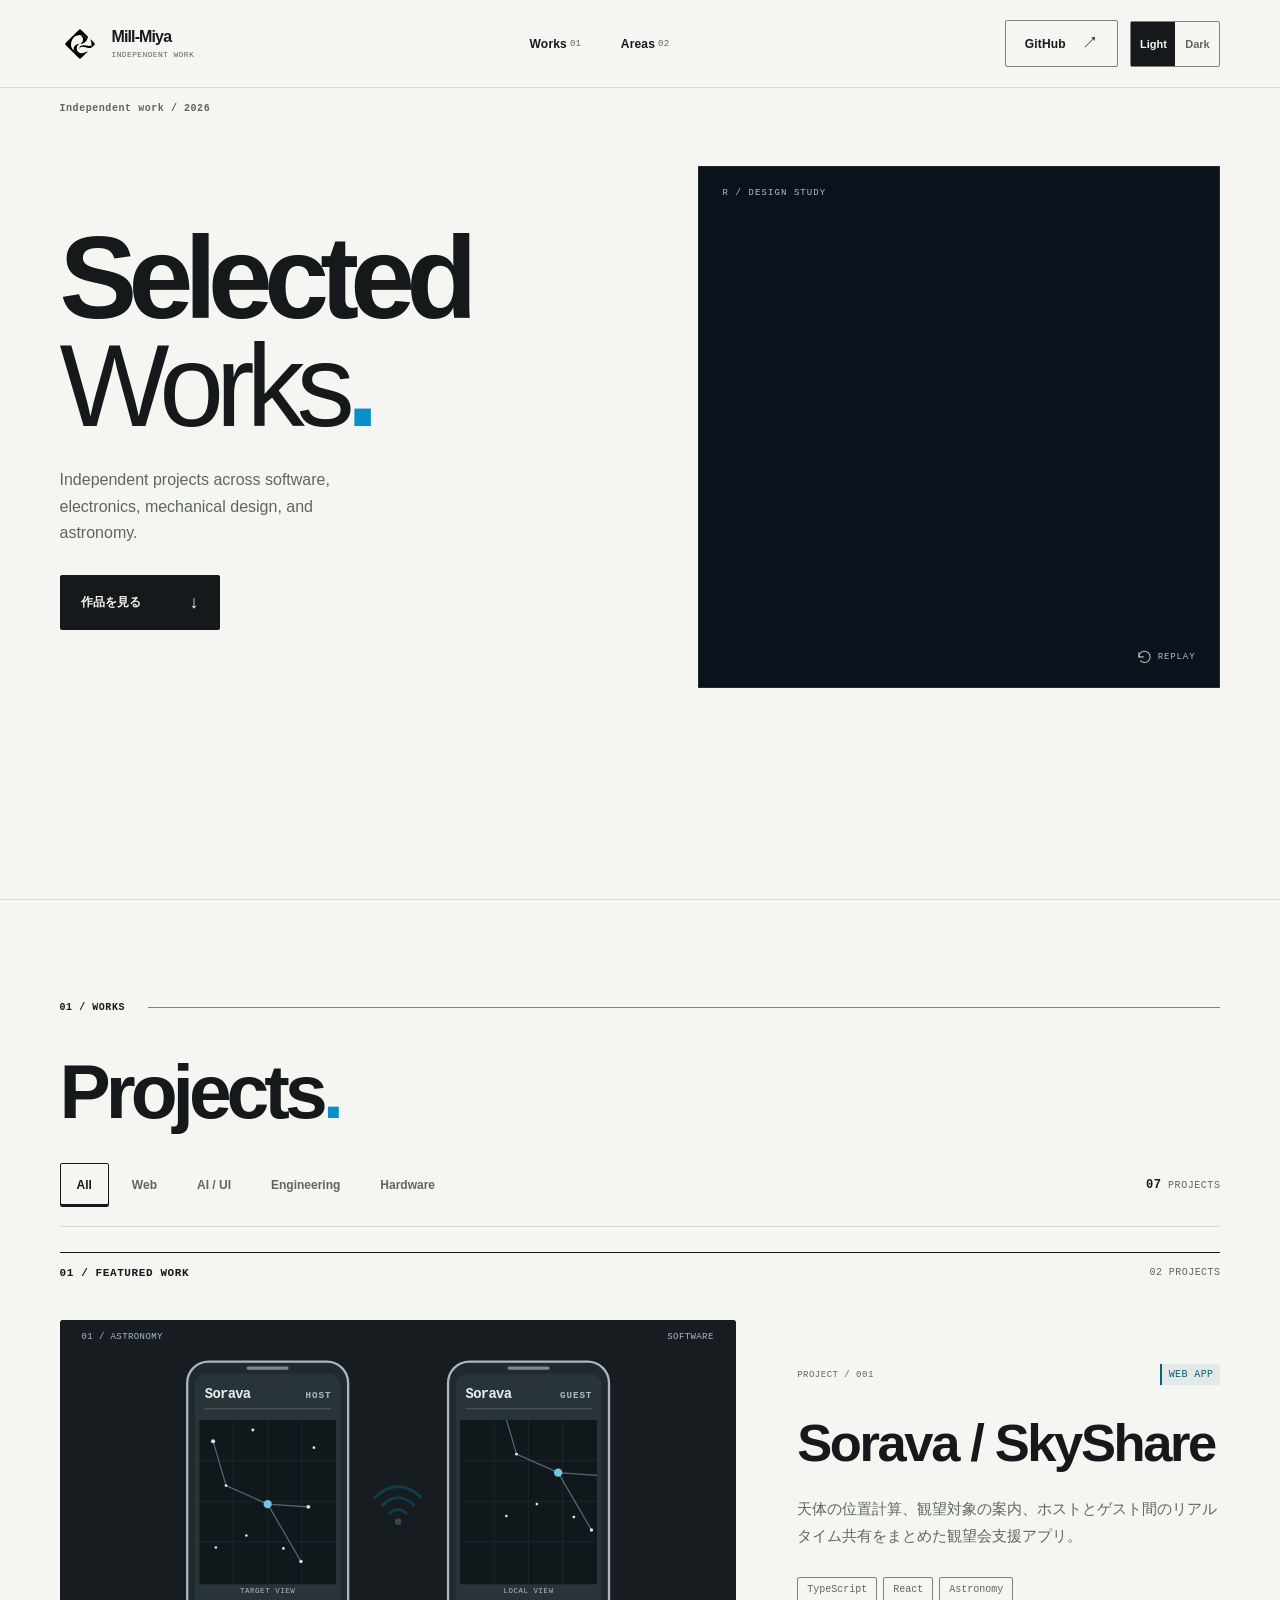
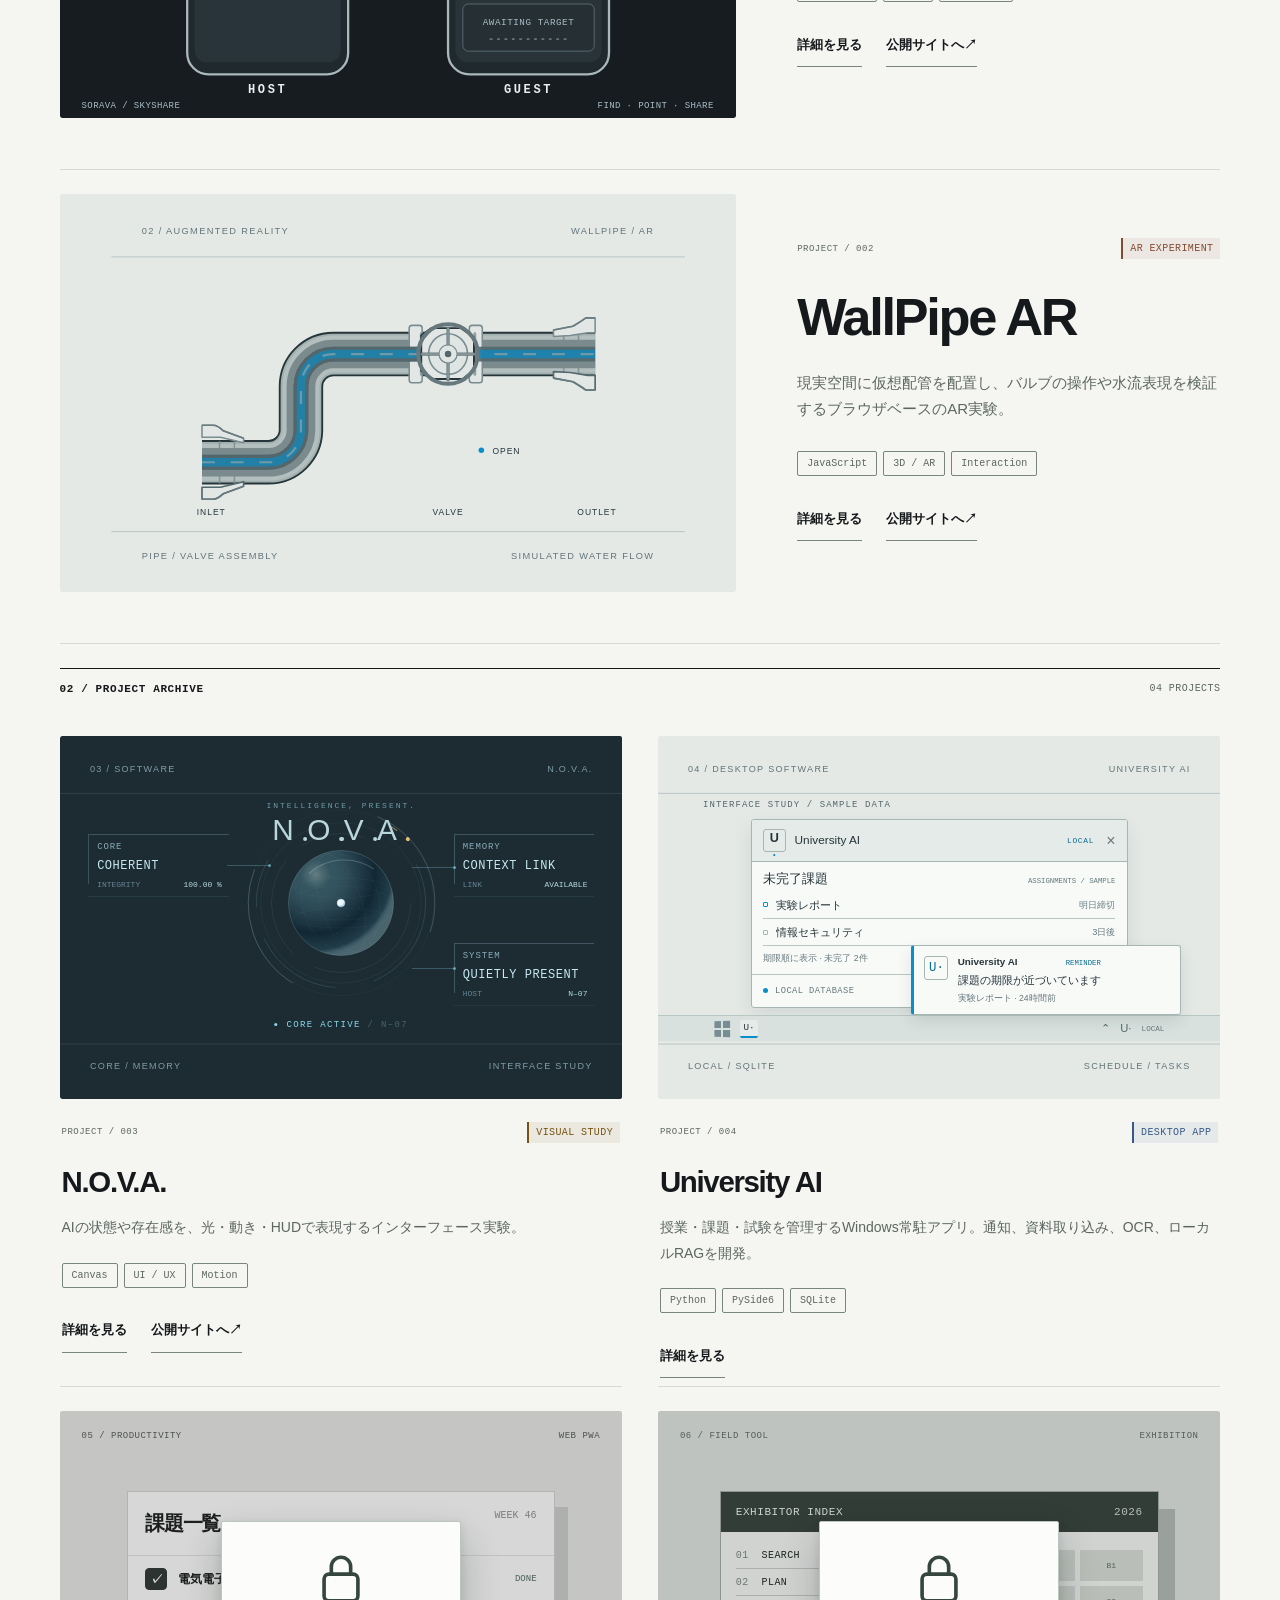
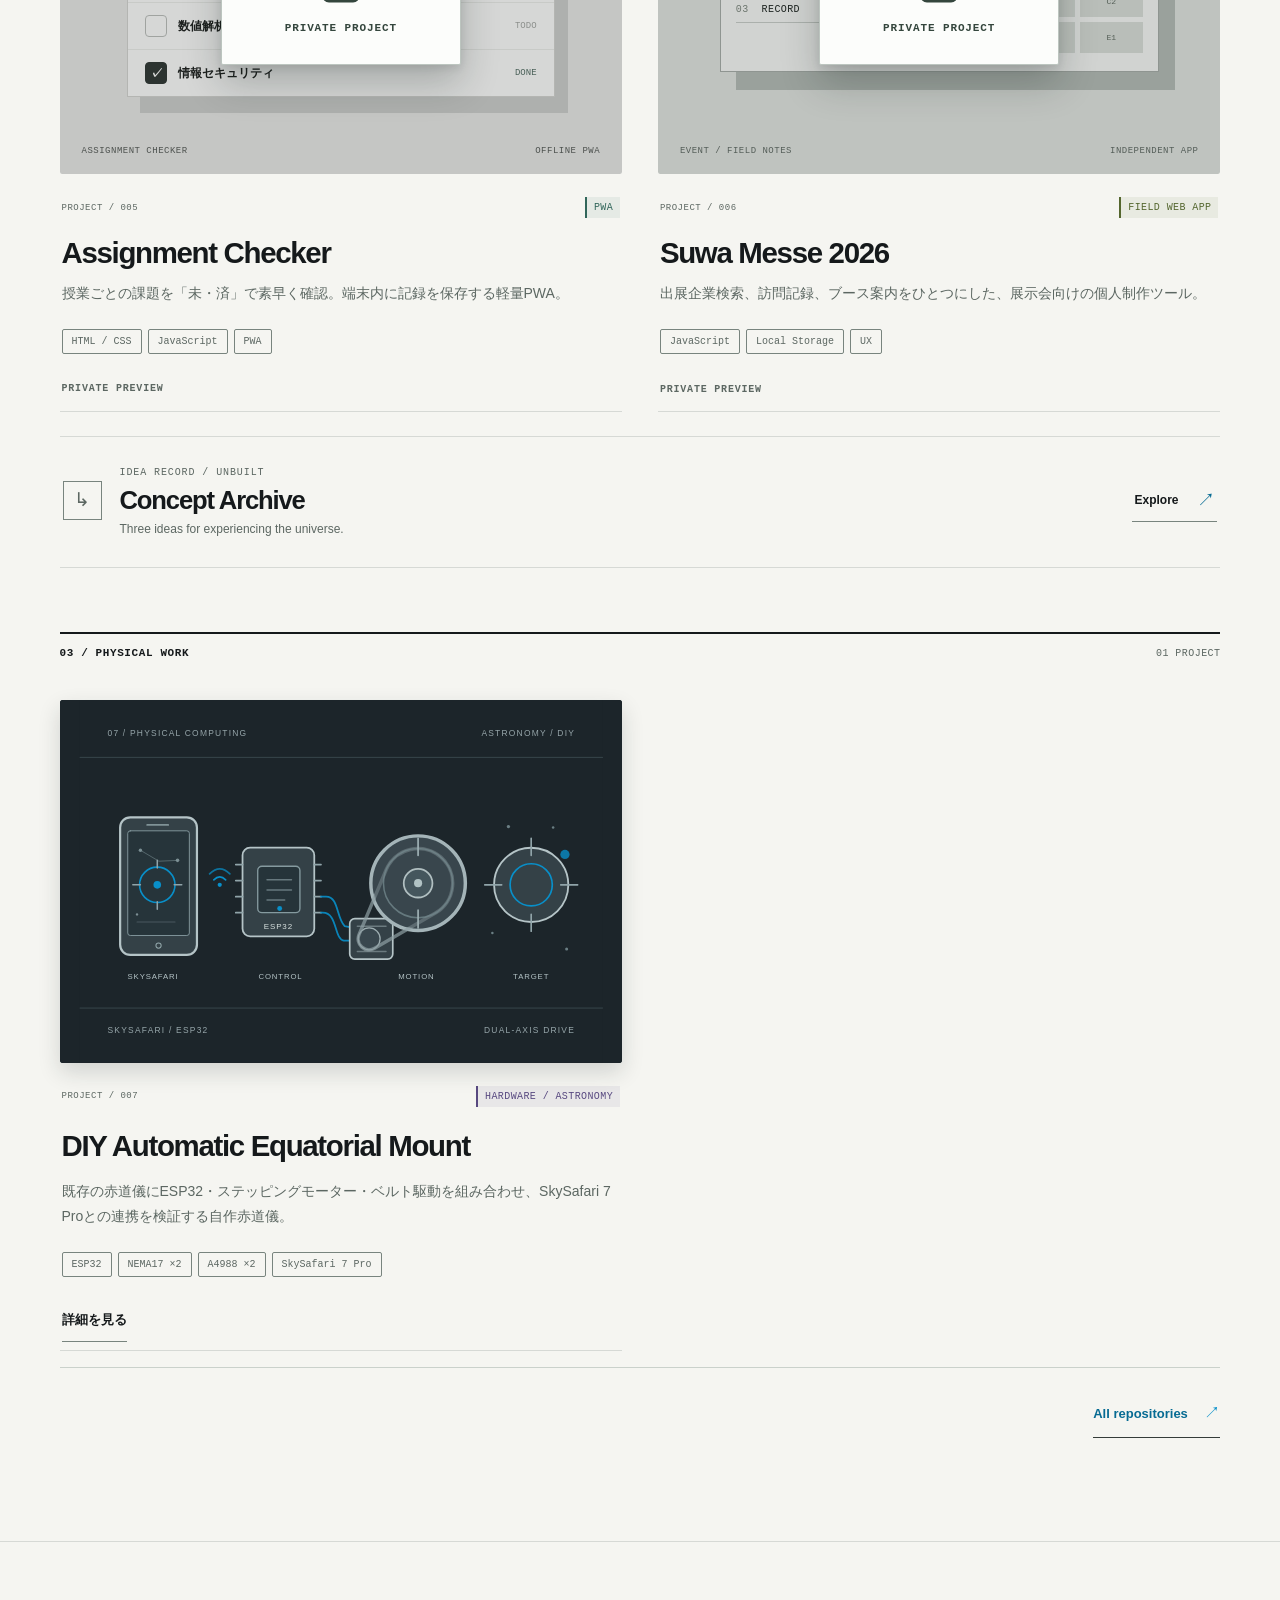
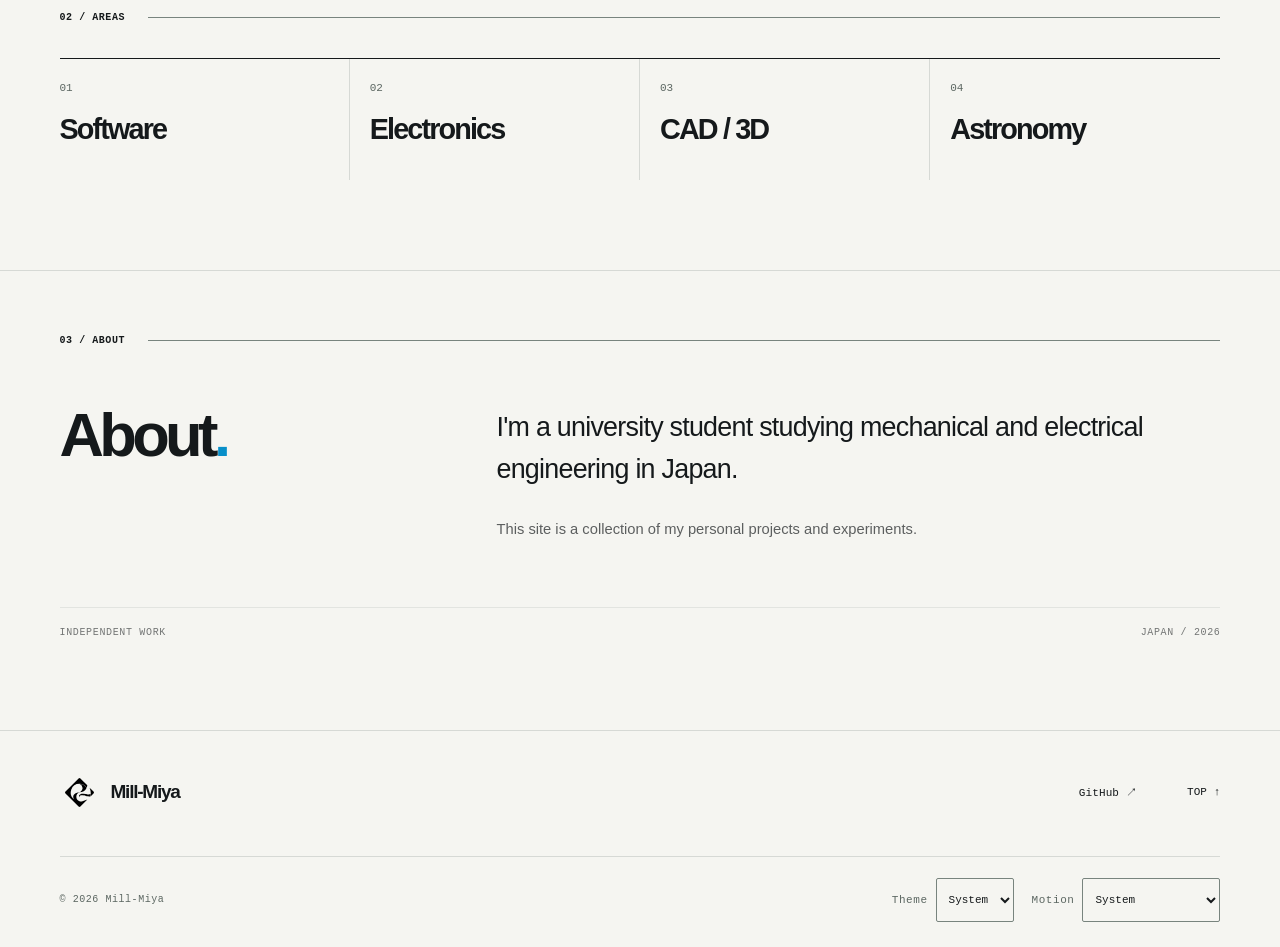
==== commit 1d0757f0: "Refresh portfolio navigation JS after clean URL change" ====
--- a/index.html
+++ b/index.html
@@ -32,7 +32,7 @@
   <link rel="stylesheet" href="assets/style.css?v=101">
   <link rel="stylesheet" href="assets/concept-archive.css?v=4">
   <script src="assets/r-logo-spin-hq-static-v2-20261120.js?v=3" defer></script>
-  <script src="assets/main.js?v=38" defer></script>
+  <script src="assets/main.js?v=39" defer></script>
   <script src="assets/concept-archive.js?v=6" defer></script>
   <title>Mill-Miya — Selected Works</title>
 </head>
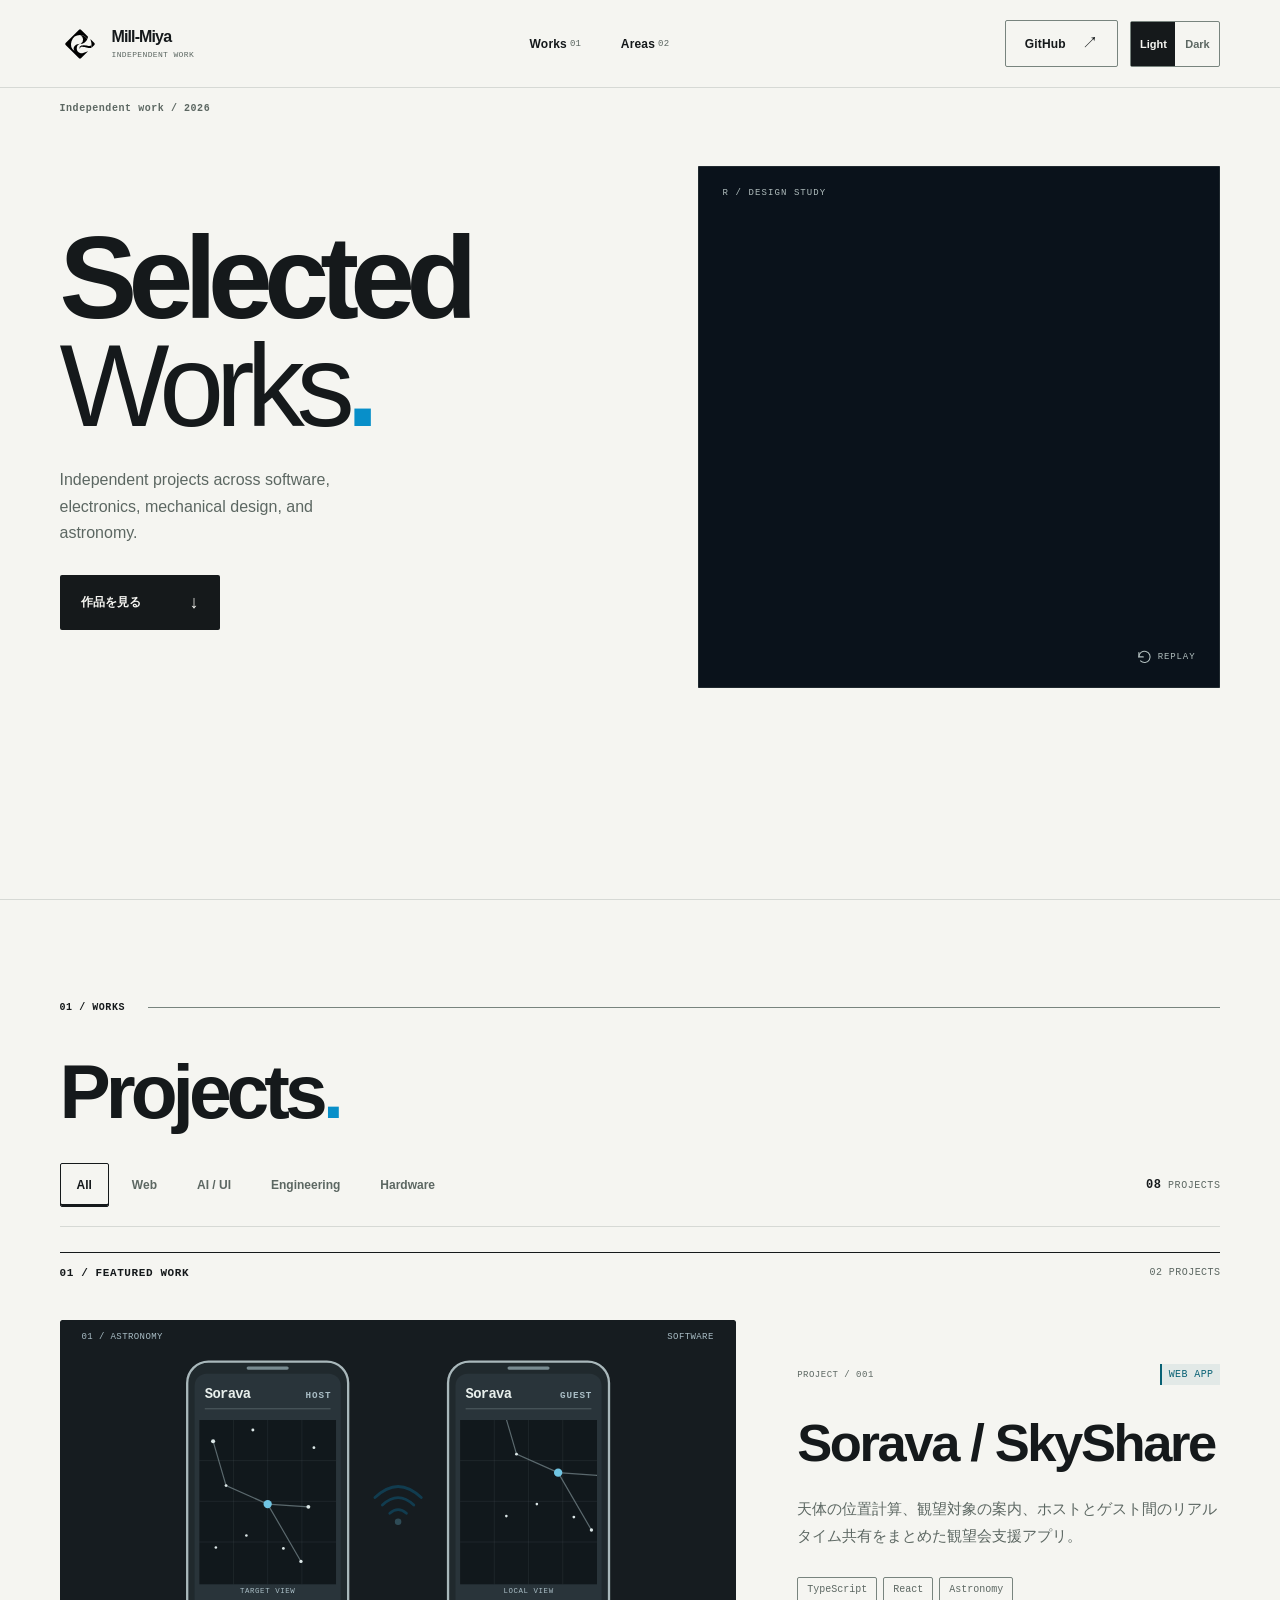
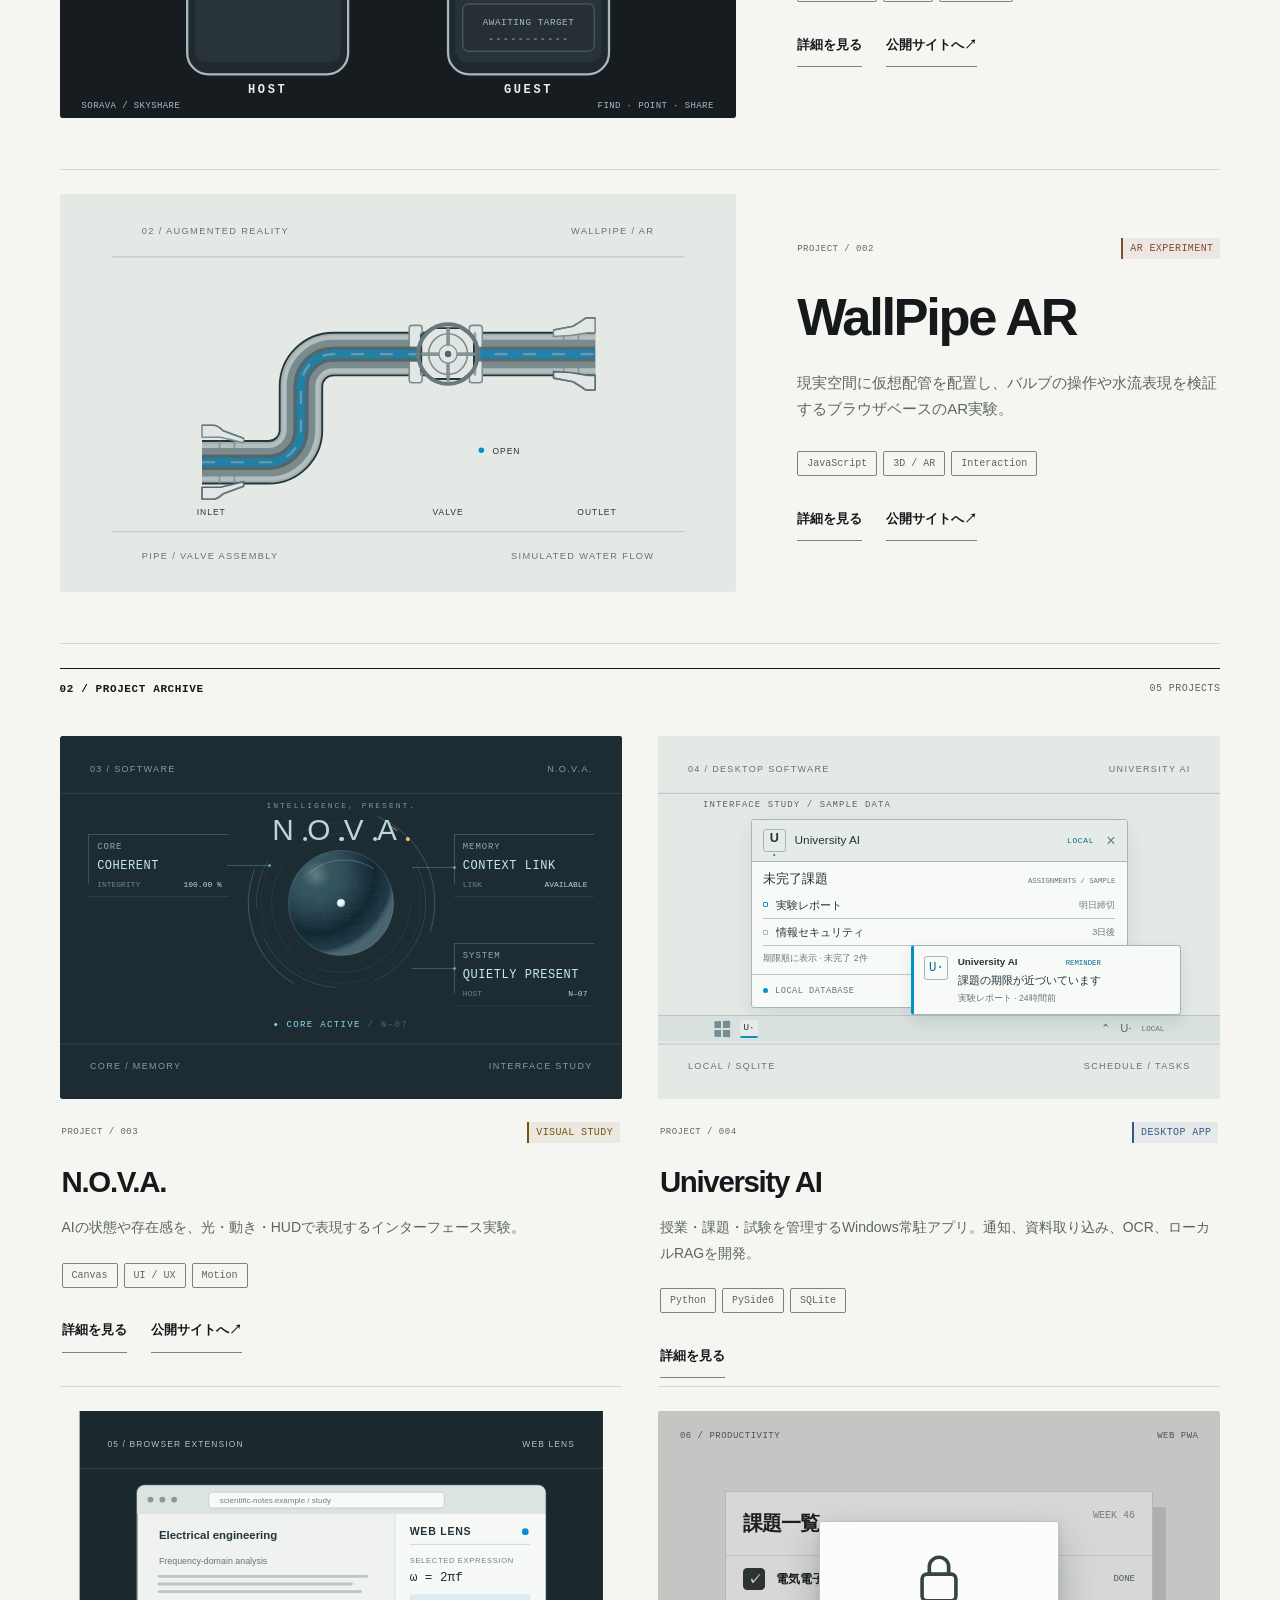
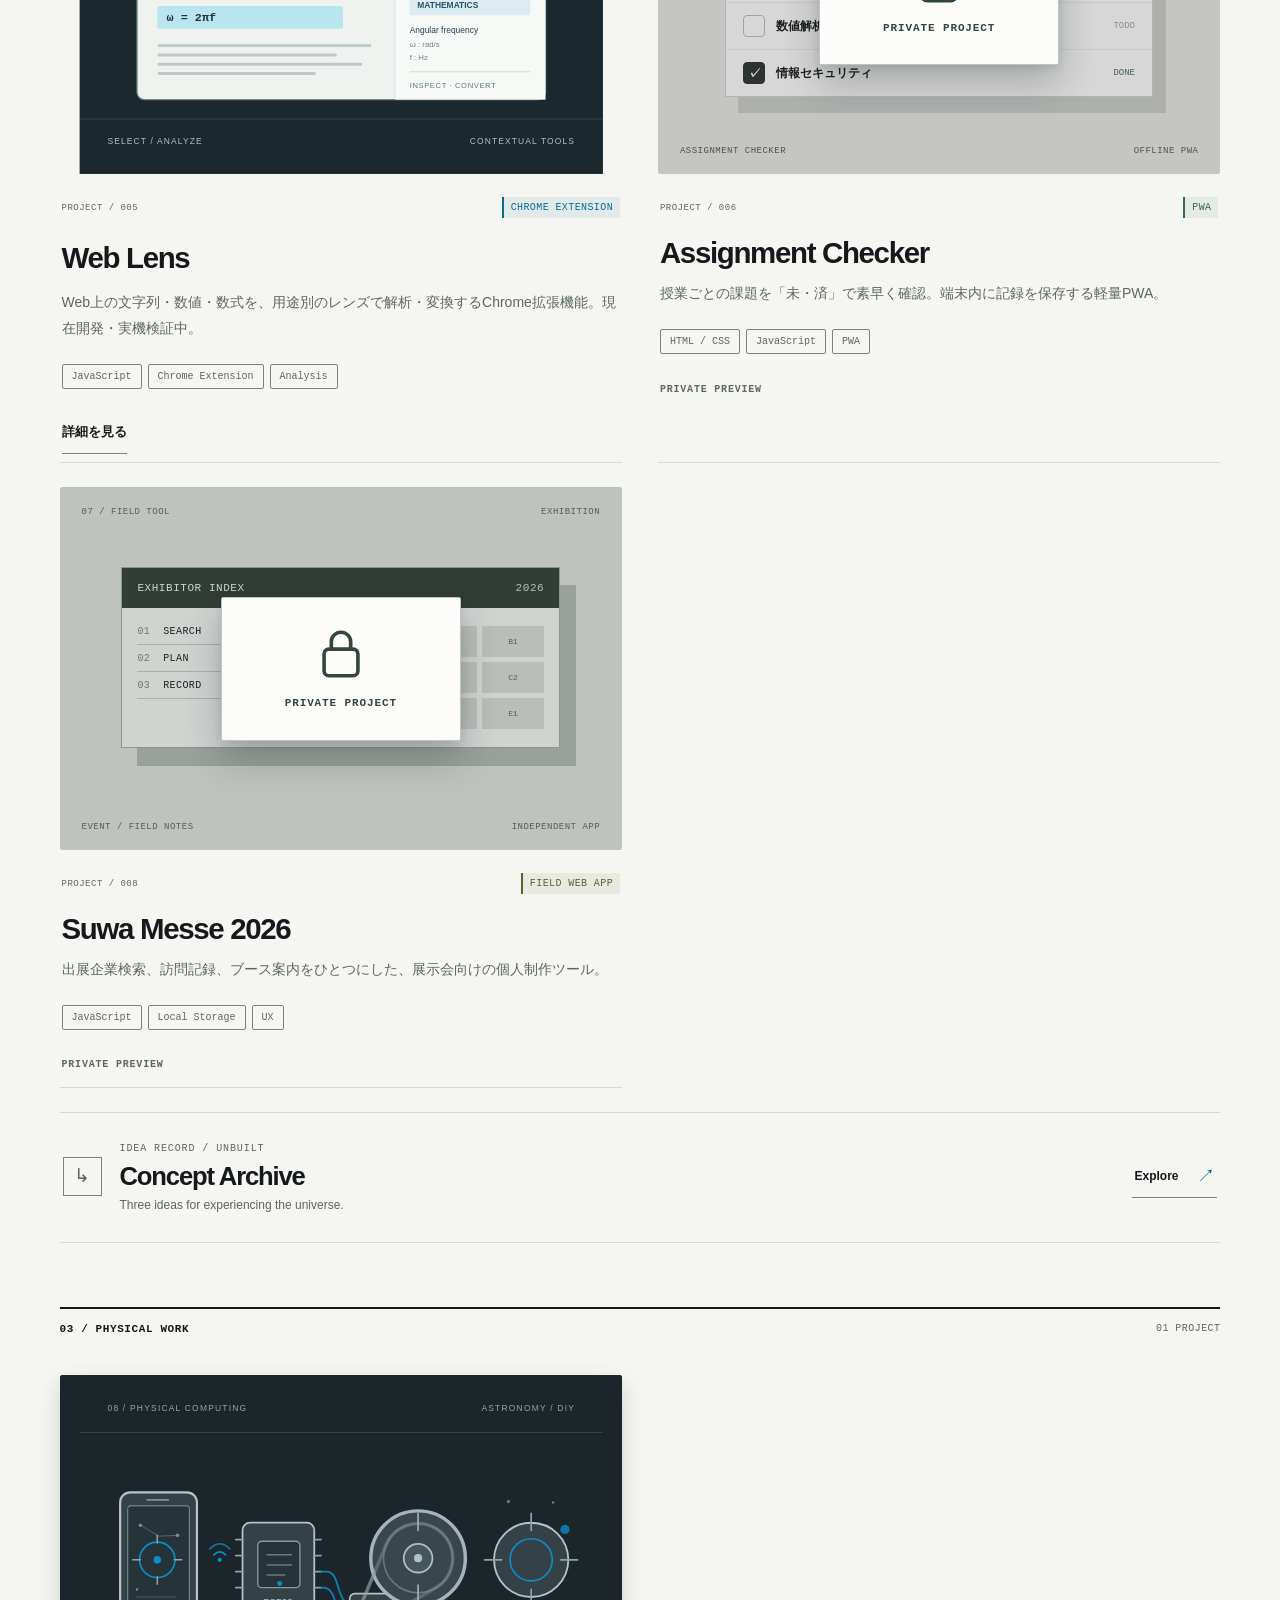
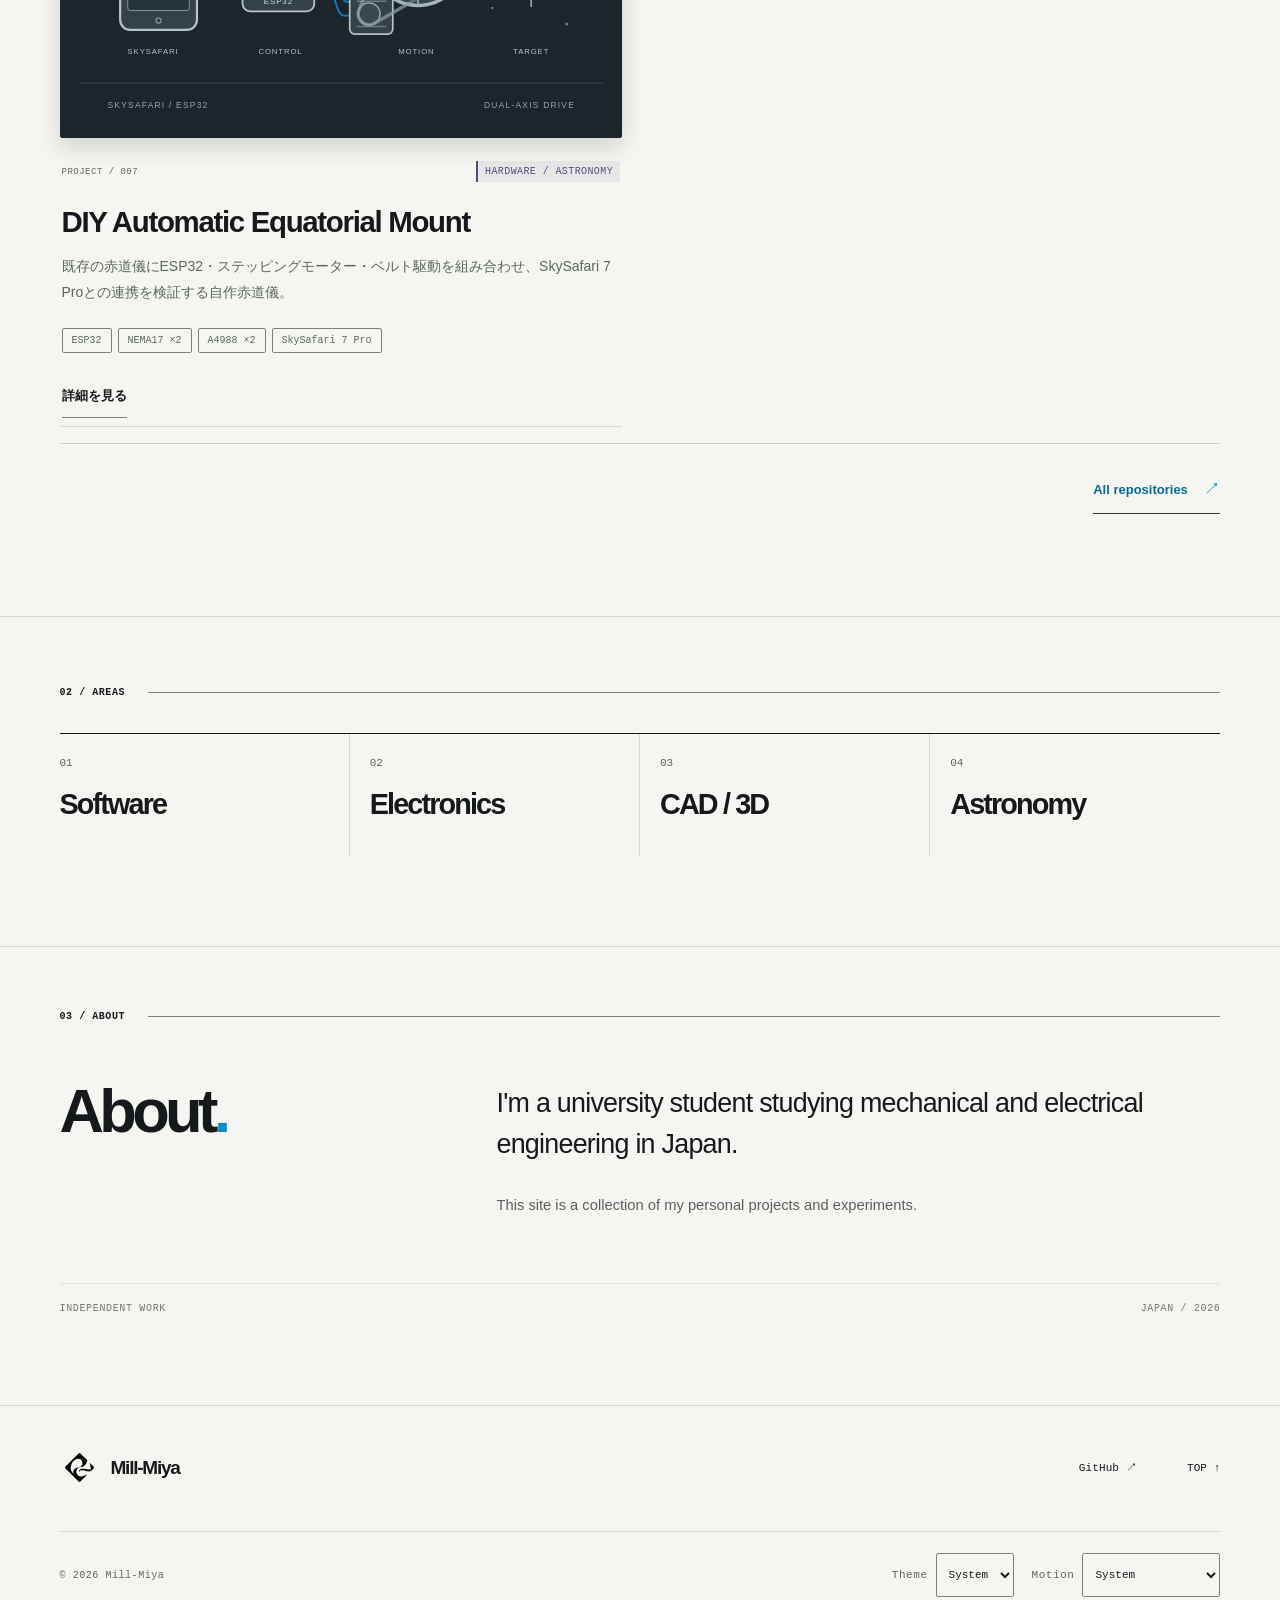
==== commit 2d5af7af: "Add Web Lens portfolio project without external links" ====
--- a/index.html
+++ b/index.html
@@ -92,7 +92,7 @@
           <button type="button" class="filter" data-filter="engineering" aria-pressed="false">Engineering</button>
           <button type="button" class="filter" data-filter="hardware" aria-pressed="false">Hardware</button>
         </div>
-        <span class="works-count" role="status" aria-atomic="true"><strong id="visible-count">07</strong> <span id="project-count-unit">PROJECTS</span></span>
+        <span class="works-count" role="status" aria-atomic="true"><strong id="visible-count">08</strong> <span id="project-count-unit">PROJECTS</span></span>
       </div>
 
       <div class="project-grid" id="project-grid">
@@ -320,7 +320,7 @@
               </g>
             </svg>
           </div><button type="button" class="project-media-hit" data-open-sheet tabindex="-1" aria-haspopup="dialog" aria-controls="project-sheet" aria-label="WallPipe AR の紹介シートを開く"></button></div><div class="project-info"><div class="project-topline"><span class="project-number">PROJECT / 002</span><span class="project-year">AR EXPERIMENT</span></div><h3><button type="button" class="project-title-button" data-open-sheet aria-haspopup="dialog" aria-controls="project-sheet" aria-label="WallPipe AR の詳細を見る">WallPipe AR</button></h3><p>現実空間に仮想配管を配置し、バルブの操作や水流表現を検証するブラウザベースのAR実験。</p><div class="tag-row"><span>JavaScript</span><span>3D / AR</span><span>Interaction</span></div><div class="project-links"><button type="button" class="sheet-link" data-open-sheet aria-haspopup="dialog" aria-controls="project-sheet" aria-label="WallPipe AR の詳細を見る">詳細を見る</button><a href="https://mill-miya.github.io/wallpipe-ar/" target="_blank" rel="noopener noreferrer">公開サイトへ <span aria-hidden="true">↗</span></a></div></div><template class="project-sheet-detail"><section class="sheet-detail-section" aria-label="Project concept"><div class="sheet-detail-heading">01 / CONCEPT</div><p class="sheet-purpose">現実空間に仮想配管を重ね、手をかざしてバルブを操作する体験ができるARアプリ。</p></section><section class="sheet-detail-section" aria-label="Key features"><div class="sheet-detail-heading">02 / KEY FEATURES</div><div class="sheet-feature-list"><div class="sheet-feature"><span class="sheet-feature-index">01</span><div><h3>手による操作</h3><p>手をかざす・動かすことでバルブを操作</p></div></div><div class="sheet-feature"><span class="sheet-feature-index">02</span><div><h3>水流の可視化</h3><p>バルブの開度に応じて流れが変化</p></div></div><div class="sheet-feature"><span class="sheet-feature-index">03</span><div><h3>配管生成</h3><p>給水・空調・工場設備の配管を自動生成</p></div></div></div></section><section class="sheet-note" aria-label="Development notes"><div class="sheet-detail-heading">DEVELOPMENT NOTES</div><p>試作・検証中。実際の配管を検出するものではない。</p></section></template></article>
-        <div class="project-group-label" id="archive-group-label"><span>02 / PROJECT ARCHIVE</span><span data-group-count>04 PROJECTS</span></div>
+        <div class="project-group-label" id="archive-group-label"><span>02 / PROJECT ARCHIVE</span><span data-group-count>05 PROJECTS</span></div>
         <article class="project-card" data-tags="web ai" data-project="03" data-sheet-id="nova"><div class="project-media"><div class="project-art art-nova" role="img" aria-label="N.O.V.A.本体に準じた暗いガラス球、白い小さな核、同心円とアンバー点、CORE・MEMORY・SYSTEMのFull HUD"><svg class="engineering-frame" viewBox="0 0 620 430" preserveAspectRatio="none" aria-hidden="true" xmlns="http://www.w3.org/2000/svg"><path d="M0 68H620M0 365H620" stroke="#49626E" stroke-opacity=".46"/><g fill="#8BAAB4" font-size="10" font-family="Arial, sans-serif" letter-spacing="1.45" opacity=".9"><text x="33" y="43">03 / SOFTWARE</text><text x="587" y="43" text-anchor="end">N.O.V.A.</text><text x="33" y="395">CORE / MEMORY</text><text x="587" y="395" text-anchor="end">INTERFACE STUDY</text></g></svg>
 <div class="nova-orbits" aria-hidden="true">
 <svg class="nova-signature" viewBox="0 0 240 240" xmlns="http://www.w3.org/2000/svg">
@@ -361,8 +361,73 @@
   <div class="up-toast"><span class="up-toast-icon">U·</span><div class="up-toast-copy"><div class="up-toast-head">University AI <span>REMINDER</span></div><strong>課題の期限が近づいています</strong><small>実験レポート · 24時間前</small></div></div>
   <div class="up-taskbar"><span class="up-windows-mark"><i></i><i></i><i></i><i></i></span><span class="up-taskbar-app">U·</span><span class="up-taskbar-spacer"></span><span class="up-tray-chevron">⌃</span><span class="up-tray-glyph">U·</span><span class="up-taskbar-status">LOCAL</span></div>
 </div></div><button type="button" class="project-media-hit" data-open-sheet tabindex="-1" aria-haspopup="dialog" aria-controls="project-sheet" aria-label="University AI の紹介シートを開く"></button></div><div class="project-info"><div class="project-topline"><span class="project-number">PROJECT / 004</span><span class="project-year">DESKTOP APP</span></div><h3><button type="button" class="project-title-button" data-open-sheet aria-haspopup="dialog" aria-controls="project-sheet" aria-label="University AI の詳細を見る">University AI</button></h3><p>授業・課題・試験を管理するWindows常駐アプリ。通知、資料取り込み、OCR、ローカルRAGを開発。</p><div class="tag-row"><span>Python</span><span>PySide6</span><span>SQLite</span></div><div class="project-links"><button type="button" class="sheet-link" data-open-sheet aria-haspopup="dialog" aria-controls="project-sheet" aria-label="University AI の詳細を見る">詳細を見る</button></div></div><template class="project-sheet-detail"><section class="sheet-detail-section" aria-label="Project concept"><div class="sheet-detail-heading">01 / CONCEPT</div><p class="sheet-purpose">大学の授業・課題・試験を管理するWindows常駐アプリ。N.O.V.A.と連携し、情報管理と視覚的なインターフェースを組み合わせている。</p></section><section class="sheet-detail-section" aria-label="Key features"><div class="sheet-detail-heading">02 / KEY FEATURES</div><div class="sheet-feature-list"><div class="sheet-feature"><span class="sheet-feature-index">01</span><div><h3>予定管理</h3><p>休講・補講・時間変更にも対応</p></div></div><div class="sheet-feature"><span class="sheet-feature-index">02</span><div><h3>通知機能</h3><p>授業開始や課題期限を通知</p></div></div><div class="sheet-feature"><span class="sheet-feature-index">03</span><div><h3>資料活用</h3><p>OCRやローカルAIによる資料検索</p></div></div></div></section><section class="sheet-note" aria-label="Development notes"><div class="sheet-detail-heading">DEVELOPMENT NOTES</div><p>予定・通知機能は完成。N.O.V.A.との連携も実装済み。機能拡張を継続中。</p></section></template></article>
-        <article class="project-card" id="lock-preview-a" data-tags="web" data-project="05"><div class="project-media project-media--locked" aria-label="紹介プレビュー非公開"><div class="project-art art-assignment" role="img" aria-label="課題チェックリストをモチーフにしたAssignment Checkerのイメージビジュアル"><div class="art-cap"><span>05 / PRODUCTIVITY</span><span>WEB PWA</span></div><div class="check-panel" aria-hidden="true"><div class="check-top">課題一覧 <span>WEEK 46</span></div><div class="check-item"><span class="check-box checked">✓</span>電気電子工学実験<span class="check-label">DONE</span></div><div class="check-item"><span class="check-box"></span>数値解析法<span class="check-label muted">TODO</span></div><div class="check-item"><span class="check-box checked">✓</span>情報セキュリティ<span class="check-label">DONE</span></div></div><div class="art-bottom"><span>ASSIGNMENT CHECKER</span><span>OFFLINE PWA</span></div></div><div class="project-lock-veil" aria-hidden="true"><div class="project-lock-mark"><svg viewBox="0 0 24 24" fill="none" stroke="currentColor" stroke-linecap="round" stroke-linejoin="round" stroke-width="1.7"><rect x="5" y="10" width="14" height="11" rx="2"/><path d="M8 10V7a4 4 0 0 1 8 0v3"/></svg><span>PRIVATE PROJECT</span></div></div></div><div class="project-info"><div class="project-topline"><span class="project-number">PROJECT / 005</span><span class="project-year">PWA</span></div><h3>Assignment Checker</h3><p>授業ごとの課題を「未・済」で素早く確認。端末内に記録を保存する軽量PWA。</p><div class="tag-row"><span>HTML / CSS</span><span>JavaScript</span><span>PWA</span></div><div class="project-links"><span class="project-locked-note">PRIVATE PREVIEW</span></div></div></article>
-        <article class="project-card" id="lock-preview-b" data-tags="web" data-project="06"><div class="project-media project-media--locked" aria-label="紹介プレビュー非公開"><div class="project-art art-messe" role="img" aria-label="イベント出展企業一覧をモチーフにした諏訪圏工業メッセ見学記録のイメージビジュアル"><div class="art-cap"><span>06 / FIELD TOOL</span><span>EXHIBITION</span></div><div class="messe-panel" aria-hidden="true"><div class="messe-top">EXHIBITOR INDEX <span>2026</span></div><div class="messe-cols"><div class="messe-list"><div><i>01</i>SEARCH</div><div><i>02</i>PLAN</div><div><i>03</i>RECORD</div></div><div class="messe-map"><span>A1</span><span>A2</span><span>B1</span><span>B2</span><span>C1</span><span>C2</span><span>D1</span><span>D2</span><span>E1</span></div></div></div><div class="art-bottom"><span>EVENT / FIELD NOTES</span><span>INDEPENDENT APP</span></div></div><div class="project-lock-veil" aria-hidden="true"><div class="project-lock-mark"><svg viewBox="0 0 24 24" fill="none" stroke="currentColor" stroke-linecap="round" stroke-linejoin="round" stroke-width="1.7"><rect x="5" y="10" width="14" height="11" rx="2"/><path d="M8 10V7a4 4 0 0 1 8 0v3"/></svg><span>PRIVATE PROJECT</span></div></div></div><div class="project-info"><div class="project-topline"><span class="project-number">PROJECT / 006</span><span class="project-year">FIELD WEB APP</span></div><h3>Suwa Messe 2026</h3><p>出展企業検索、訪問記録、ブース案内をひとつにした、展示会向けの個人制作ツール。</p><div class="tag-row"><span>JavaScript</span><span>Local Storage</span><span>UX</span></div><div class="project-links"><span class="project-locked-note">PRIVATE PREVIEW</span></div></div></article>
+
+        <article class="project-card" data-tags="web ai engineering" data-project="05" data-sheet-id="web-lens">
+          <div class="project-media">
+            <div class="project-art art-weblens" role="img" aria-label="Webページの文字列を選択すると、Chrome拡張機能Web Lensの解析パネルに数式と数値の解説が表示される概念ビジュアル">
+              <svg xmlns="http://www.w3.org/2000/svg" viewBox="0 0 620 430" style="display:block;width:100%;height:100%" aria-hidden="true">
+                <rect width="620" height="430" fill="#1B282E"/>
+                <path d="M0 68H620M0 365H620" stroke="#789099" stroke-opacity=".35"/>
+                <g fill="#A9C4C9" font-family="Arial,sans-serif" font-size="10" letter-spacing="1.35">
+                  <text x="33" y="43">05 / BROWSER EXTENSION</text>
+                  <text x="587" y="43" text-anchor="end">WEB LENS</text>
+                  <text x="33" y="395">SELECT / ANALYZE</text>
+                  <text x="587" y="395" text-anchor="end">CONTEXTUAL TOOLS</text>
+                </g>
+                <g transform="translate(68 88)">
+                  <rect width="484" height="254" rx="9" fill="#EFF2EE" stroke="#6E8489" stroke-width="1.5"/>
+                  <path d="M9 0H475A9 9 0 0 1 484 9V34H0V9A9 9 0 0 1 9 0Z" fill="#DCE4E1"/>
+                  <circle cx="16" cy="17" r="3.5" fill="#87999A"/><circle cx="30" cy="17" r="3.5" fill="#87999A"/><circle cx="44" cy="17" r="3.5" fill="#87999A"/>
+                  <rect x="85" y="8" width="279" height="19" rx="4" fill="#F8FAF7" stroke="#BDCBC7"/>
+                  <text x="98" y="21" fill="#728286" font-size="9.5" font-family="Arial,sans-serif">scientific-notes.example / study</text>
+                  <path d="M306 34V254" stroke="#BAC9C7" stroke-width="1.2"/>
+                  <g font-family="Arial,sans-serif" fill="#23343B">
+                    <text x="26" y="64" font-size="13.5" font-weight="bold">Electrical engineering</text>
+                    <text x="26" y="93" font-size="10.5" fill="#62777D">Frequency-domain analysis</text>
+                    <path d="M26 108H272M26 117H254M26 126H265" stroke="#B9C8C8" stroke-width="3.4" stroke-linecap="round"/>
+                    <rect x="24" y="143" width="220" height="27" rx="3" fill="#B9E5F1"/>
+                    <text x="35" y="161" font-family="Consolas,monospace" font-size="14" font-weight="bold">ω = 2πf</text>
+                    <path d="M26 190H276M26 201H235M26 212H265M26 223H210" stroke="#BDC9C6" stroke-width="3.5" stroke-linecap="round"/>
+                  </g>
+                  <g font-family="Arial,sans-serif">
+                    <rect x="306" y="34" width="178" height="220" fill="#F7F9F7"/>
+                    <text x="323" y="59" font-size="12.5" font-weight="bold" letter-spacing=".9" fill="#20333A">WEB LENS</text>
+                    <circle cx="460" cy="55" r="4" fill="#088FC9"/>
+                    <path d="M323 70H466" stroke="#C8D4D1"/>
+                    <text x="323" y="92" font-size="9" letter-spacing=".8" fill="#6E8285">SELECTED EXPRESSION</text>
+                    <text x="323" y="114" font-family="Consolas,monospace" font-size="15" fill="#162F3D">ω = 2πf</text>
+                    <rect x="323" y="129" width="143" height="25" rx="2" fill="#DDECF0"/>
+                    <text x="332" y="145.5" font-size="10" font-weight="bold" fill="#265467">MATHEMATICS</text>
+                    <text x="323" y="175" font-size="10" fill="#2B4148">Angular frequency</text>
+                    <text x="323" y="192" font-size="9.3" fill="#718186">ω : rad/s</text>
+                    <text x="323" y="207" font-size="9.3" fill="#718186">f : Hz</text>
+                    <path d="M323 221H466" stroke="#CBD6D2"/>
+                    <text x="323" y="240" font-size="9" letter-spacing=".75" fill="#577681">INSPECT · CONVERT</text>
+                  </g>
+                </g>
+              </svg>
+            </div>
+            <button type="button" class="project-media-hit" data-open-sheet tabindex="-1" aria-haspopup="dialog" aria-controls="project-sheet" aria-label="Web Lens の紹介シートを開く"></button>
+          </div>
+          <div class="project-info">
+            <div class="project-topline"><span class="project-number">PROJECT / 005</span><span class="project-year">CHROME EXTENSION</span></div>
+            <h3><button type="button" class="project-title-button" data-open-sheet aria-haspopup="dialog" aria-controls="project-sheet" aria-label="Web Lens の詳細を見る">Web Lens</button></h3>
+            <p>Web上の文字列・数値・数式を、用途別のレンズで解析・変換するChrome拡張機能。現在開発・実機検証中。</p>
+            <div class="tag-row"><span>JavaScript</span><span>Chrome Extension</span><span>Analysis</span></div>
+            <div class="project-links"><button type="button" class="sheet-link" data-open-sheet aria-haspopup="dialog" aria-controls="project-sheet" aria-label="Web Lens の詳細を見る">詳細を見る</button></div>
+          </div>
+          <template class="project-sheet-detail">
+            <section class="sheet-detail-section" aria-label="Project concept"><div class="sheet-detail-heading">01 / CONCEPT</div><p class="sheet-purpose">Webページで出会った文字列・専門用語・数値・数式を、その場で調べるためのChrome拡張機能。</p></section>
+            <section class="sheet-detail-section" aria-label="Key features"><div class="sheet-detail-heading">02 / KEY FEATURES</div><div class="sheet-feature-list">
+              <div class="sheet-feature"><span class="sheet-feature-index">01</span><div><h3>選択範囲の解析</h3><p>選択した内容に応じて、専門分野別のレンズで情報を整理</p></div></div>
+              <div class="sheet-feature"><span class="sheet-feature-index">02</span><div><h3>統合解析と形式変換</h3><p>複数の解析結果をまとめ、対応する形式間の変換を補助</p></div></div>
+              <div class="sheet-feature"><span class="sheet-feature-index">03</span><div><h3>質問への橋渡し</h3><p>解析内容をもとにChatGPTへ質問するための入力支援を検証中</p></div></div>
+            </div></section>
+            <section class="sheet-note" aria-label="Development notes"><div class="sheet-detail-heading">DEVELOPMENT NOTES</div><p>開発・実機検証中。利用者の明示的な操作を前提とし、外部サービスへの自動送信は行わない設計。</p></section>
+          </template>
+        </article>
+        <article class="project-card" id="lock-preview-a" data-tags="web" data-project="06"><div class="project-media project-media--locked" aria-label="紹介プレビュー非公開"><div class="project-art art-assignment" role="img" aria-label="課題チェックリストをモチーフにしたAssignment Checkerのイメージビジュアル"><div class="art-cap"><span>06 / PRODUCTIVITY</span><span>WEB PWA</span></div><div class="check-panel" aria-hidden="true"><div class="check-top">課題一覧 <span>WEEK 46</span></div><div class="check-item"><span class="check-box checked">✓</span>電気電子工学実験<span class="check-label">DONE</span></div><div class="check-item"><span class="check-box"></span>数値解析法<span class="check-label muted">TODO</span></div><div class="check-item"><span class="check-box checked">✓</span>情報セキュリティ<span class="check-label">DONE</span></div></div><div class="art-bottom"><span>ASSIGNMENT CHECKER</span><span>OFFLINE PWA</span></div></div><div class="project-lock-veil" aria-hidden="true"><div class="project-lock-mark"><svg viewBox="0 0 24 24" fill="none" stroke="currentColor" stroke-linecap="round" stroke-linejoin="round" stroke-width="1.7"><rect x="5" y="10" width="14" height="11" rx="2"/><path d="M8 10V7a4 4 0 0 1 8 0v3"/></svg><span>PRIVATE PROJECT</span></div></div></div><div class="project-info"><div class="project-topline"><span class="project-number">PROJECT / 006</span><span class="project-year">PWA</span></div><h3>Assignment Checker</h3><p>授業ごとの課題を「未・済」で素早く確認。端末内に記録を保存する軽量PWA。</p><div class="tag-row"><span>HTML / CSS</span><span>JavaScript</span><span>PWA</span></div><div class="project-links"><span class="project-locked-note">PRIVATE PREVIEW</span></div></div></article>
+        <article class="project-card" id="lock-preview-b" data-tags="web" data-project="07"><div class="project-media project-media--locked" aria-label="紹介プレビュー非公開"><div class="project-art art-messe" role="img" aria-label="イベント出展企業一覧をモチーフにした諏訪圏工業メッセ見学記録のイメージビジュアル"><div class="art-cap"><span>07 / FIELD TOOL</span><span>EXHIBITION</span></div><div class="messe-panel" aria-hidden="true"><div class="messe-top">EXHIBITOR INDEX <span>2026</span></div><div class="messe-cols"><div class="messe-list"><div><i>01</i>SEARCH</div><div><i>02</i>PLAN</div><div><i>03</i>RECORD</div></div><div class="messe-map"><span>A1</span><span>A2</span><span>B1</span><span>B2</span><span>C1</span><span>C2</span><span>D1</span><span>D2</span><span>E1</span></div></div></div><div class="art-bottom"><span>EVENT / FIELD NOTES</span><span>INDEPENDENT APP</span></div></div><div class="project-lock-veil" aria-hidden="true"><div class="project-lock-mark"><svg viewBox="0 0 24 24" fill="none" stroke="currentColor" stroke-linecap="round" stroke-linejoin="round" stroke-width="1.7"><rect x="5" y="10" width="14" height="11" rx="2"/><path d="M8 10V7a4 4 0 0 1 8 0v3"/></svg><span>PRIVATE PROJECT</span></div></div></div><div class="project-info"><div class="project-topline"><span class="project-number">PROJECT / 008</span><span class="project-year">FIELD WEB APP</span></div><h3>Suwa Messe 2026</h3><p>出展企業検索、訪問記録、ブース案内をひとつにした、展示会向けの個人制作ツール。</p><div class="tag-row"><span>JavaScript</span><span>Local Storage</span><span>UX</span></div><div class="project-links"><span class="project-locked-note">PRIVATE PREVIEW</span></div></div></article>
         <div class="concept-archive-entry" id="concept-archive-entry">
           <div class="concept-entry-copy">
             <span class="concept-entry-mark" aria-hidden="true">↳</span>
@@ -375,12 +440,12 @@
           <button type="button" id="concept-archive-open" class="concept-entry-open" aria-haspopup="dialog" aria-controls="concept-sheet">Explore <span aria-hidden="true">↗</span></button>
         </div>
         <div class="project-group-label" id="physical-group-label"><span>03 / PHYSICAL WORK</span><span data-group-count>01 PROJECT</span></div>
-        <article class="project-card is-physical" data-tags="hardware engineering astronomy" data-project="07" data-sheet-id="diy-equatorial-mount"><div class="project-media"><div class="project-art art-eqmount" role="img" aria-label="天体ターゲットからSkySafari搭載スマートフォン、ESP32制御、赤道儀のベルト駆動までを4段階で表した概念SVG">
+        <article class="project-card is-physical" data-tags="hardware engineering astronomy" data-project="08" data-sheet-id="diy-equatorial-mount"><div class="project-media"><div class="project-art art-eqmount" role="img" aria-label="天体ターゲットからSkySafari搭載スマートフォン、ESP32制御、赤道儀のベルト駆動までを4段階で表した概念SVG">
 <svg class="eqmount-drawing" xmlns="http://www.w3.org/2000/svg" viewBox="0 0 620 430" fill="none" aria-hidden="true">
   <rect width="620" height="430" fill="#1C252A"/>
   <path d="M0 68H620M0 365H620" stroke="#63777D" stroke-opacity=".46"/>
   <g fill="#A4B4B8" font-size="10" font-family="Arial, sans-serif" letter-spacing="1.45" opacity=".9">
-    <text x="33" y="43">07 / PHYSICAL COMPUTING</text>
+    <text x="33" y="43">08 / PHYSICAL COMPUTING</text>
     <text x="587" y="43" text-anchor="end">ASTRONOMY / DIY</text>
     <text x="33" y="395">SKYSAFARI / ESP32</text>
     <text x="587" y="395" text-anchor="end">DUAL-AXIS DRIVE</text>
@@ -554,7 +619,7 @@
       </div>
       <div class="sheet-body">
         <div class="sheet-visual-side">
-          <div class="sheet-visual-top"><span>PROJECT VISUAL</span><span id="sheet-visual-index">01 / 05</span></div>
+          <div class="sheet-visual-top"><span>PROJECT VISUAL</span><span id="sheet-visual-index">01 / 06</span></div>
           <div class="sheet-visual" id="sheet-visual"></div>
           <div class="sheet-visual-bottom"><span>CONCEPT ANIMATION</span><span>MILL-MIYA</span></div>
         </div>
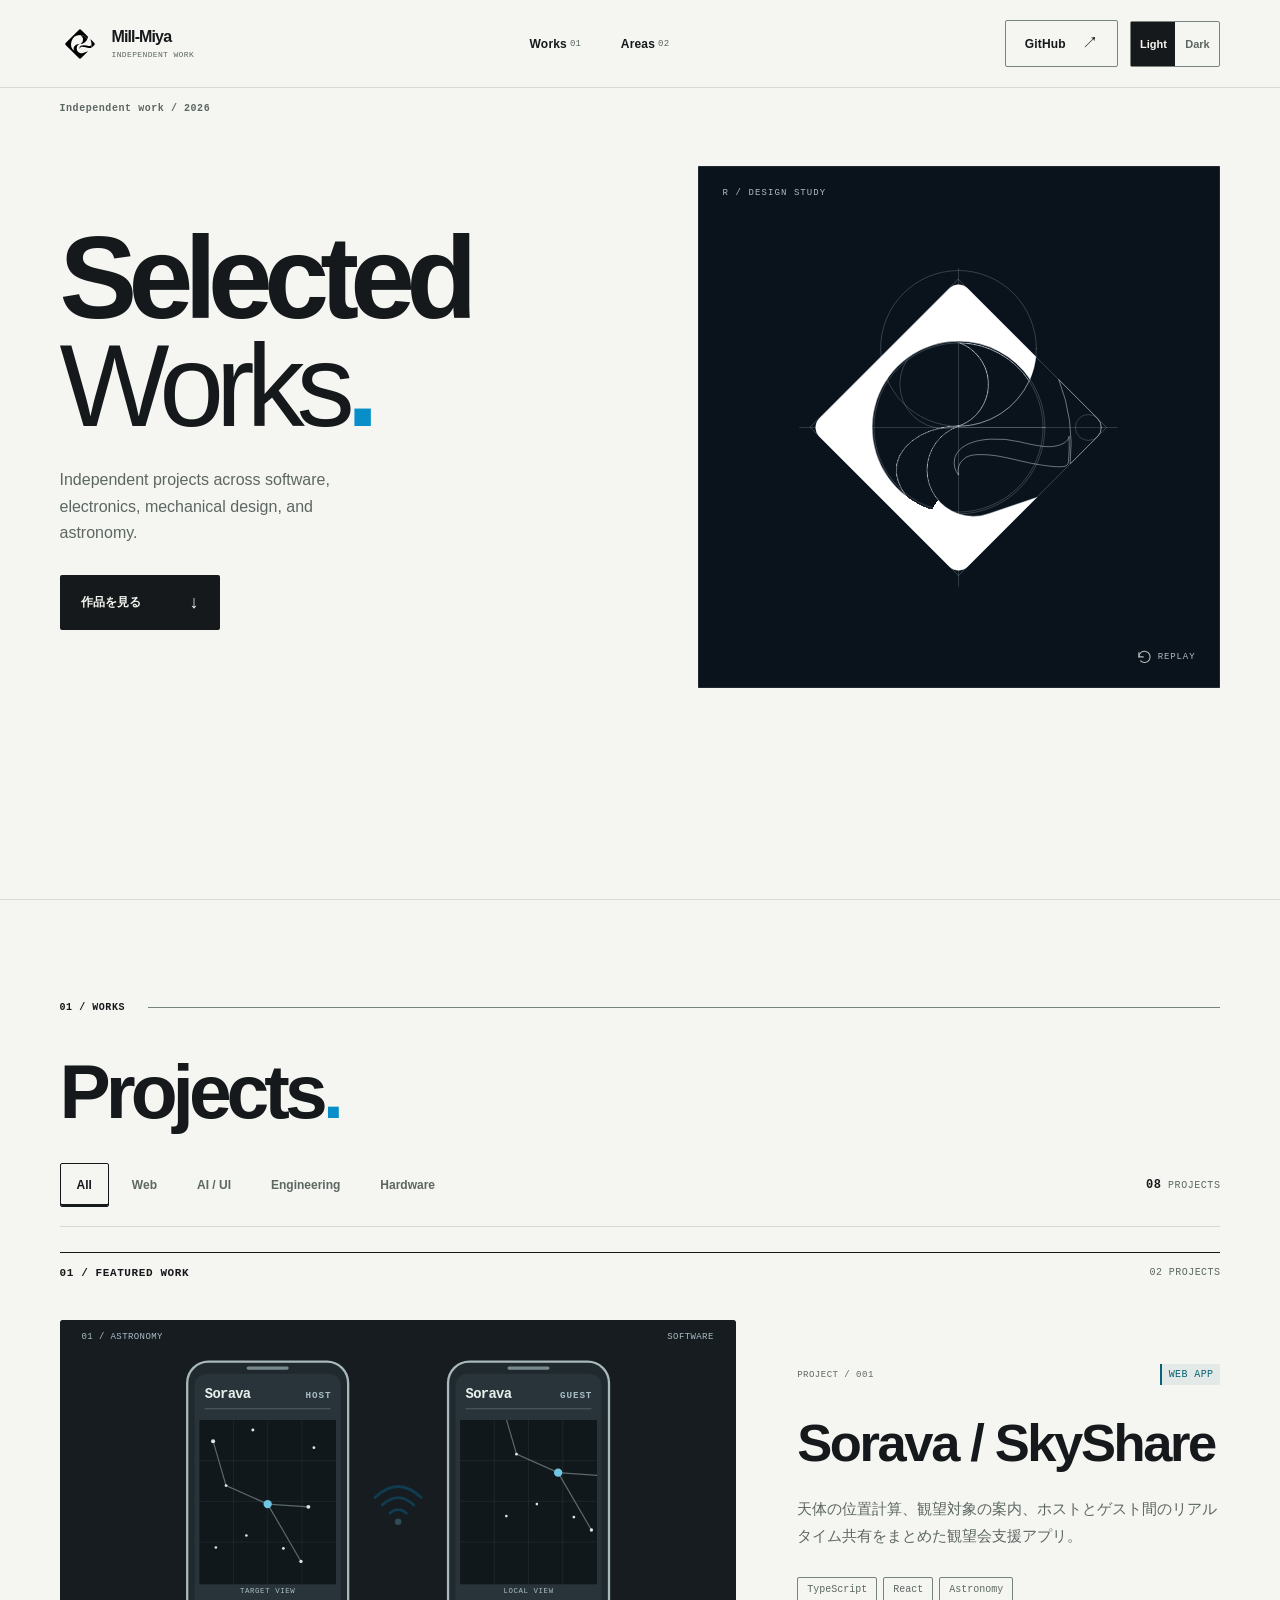
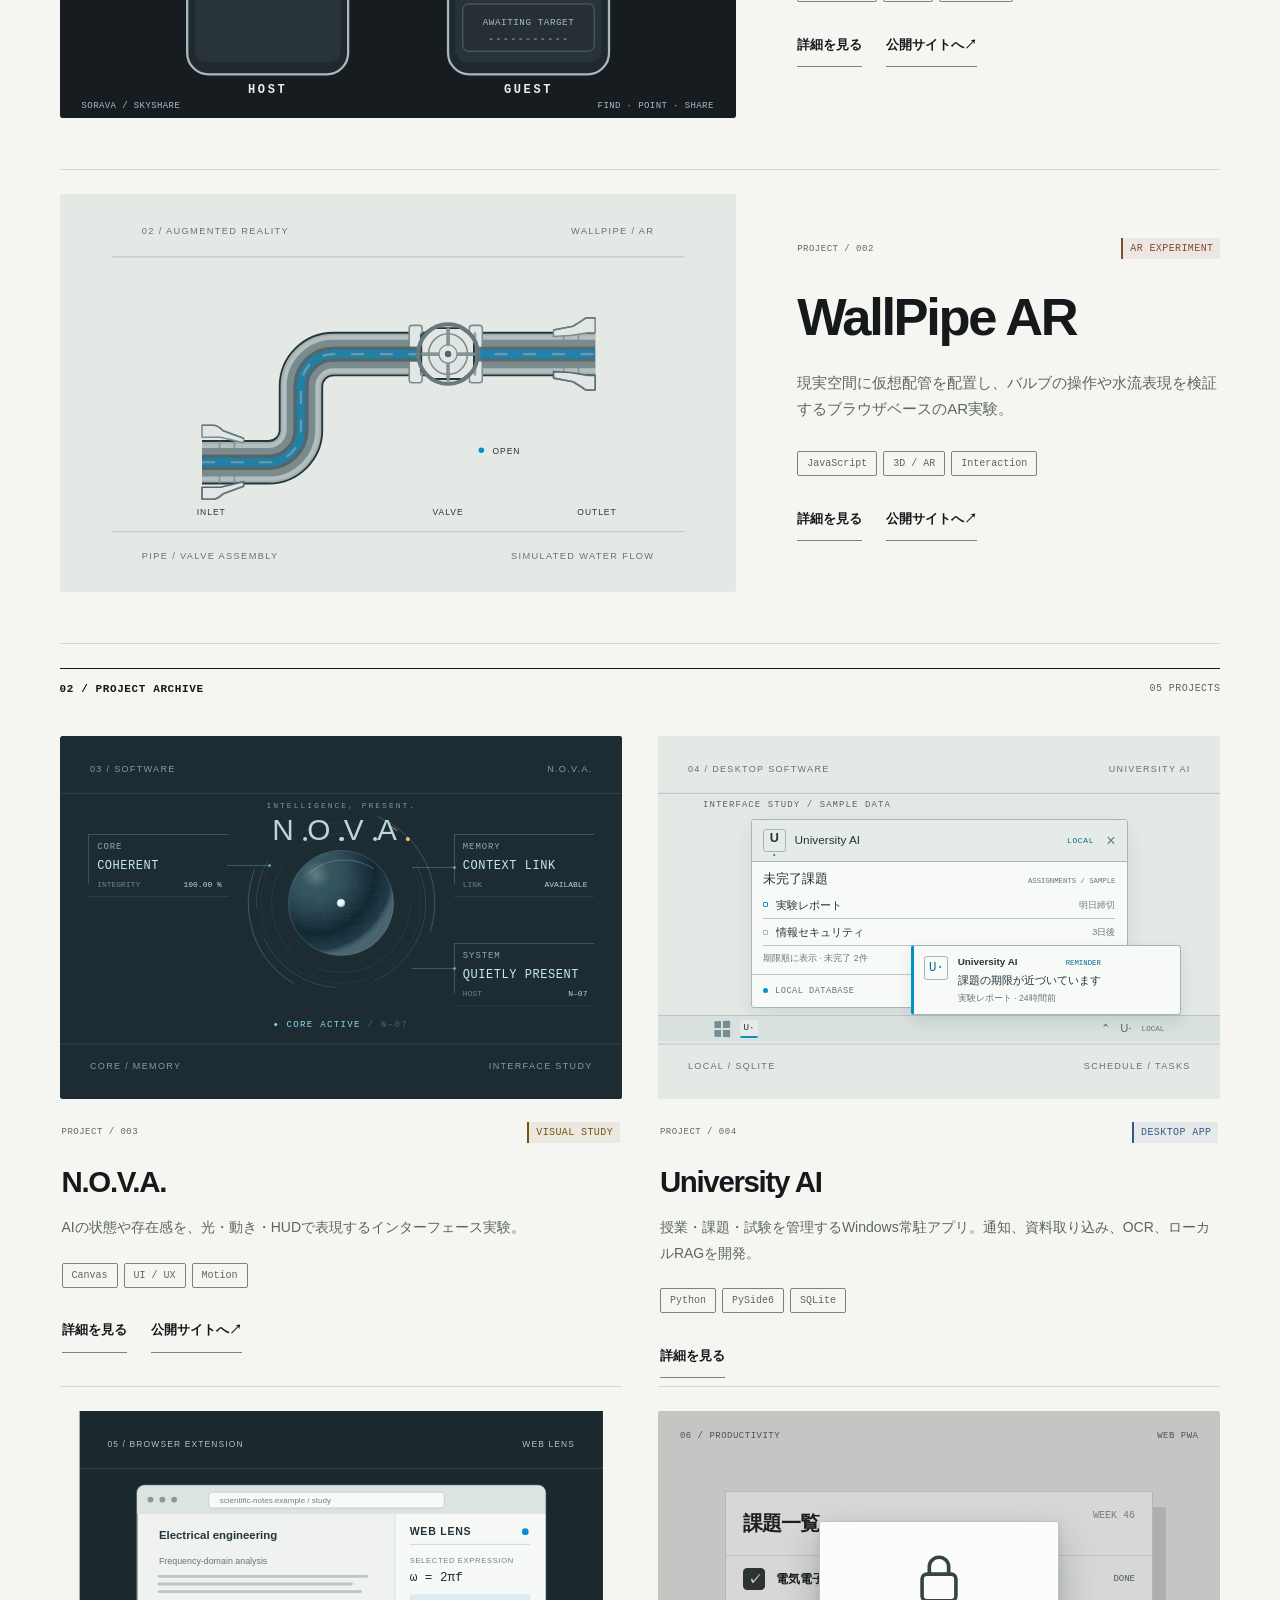
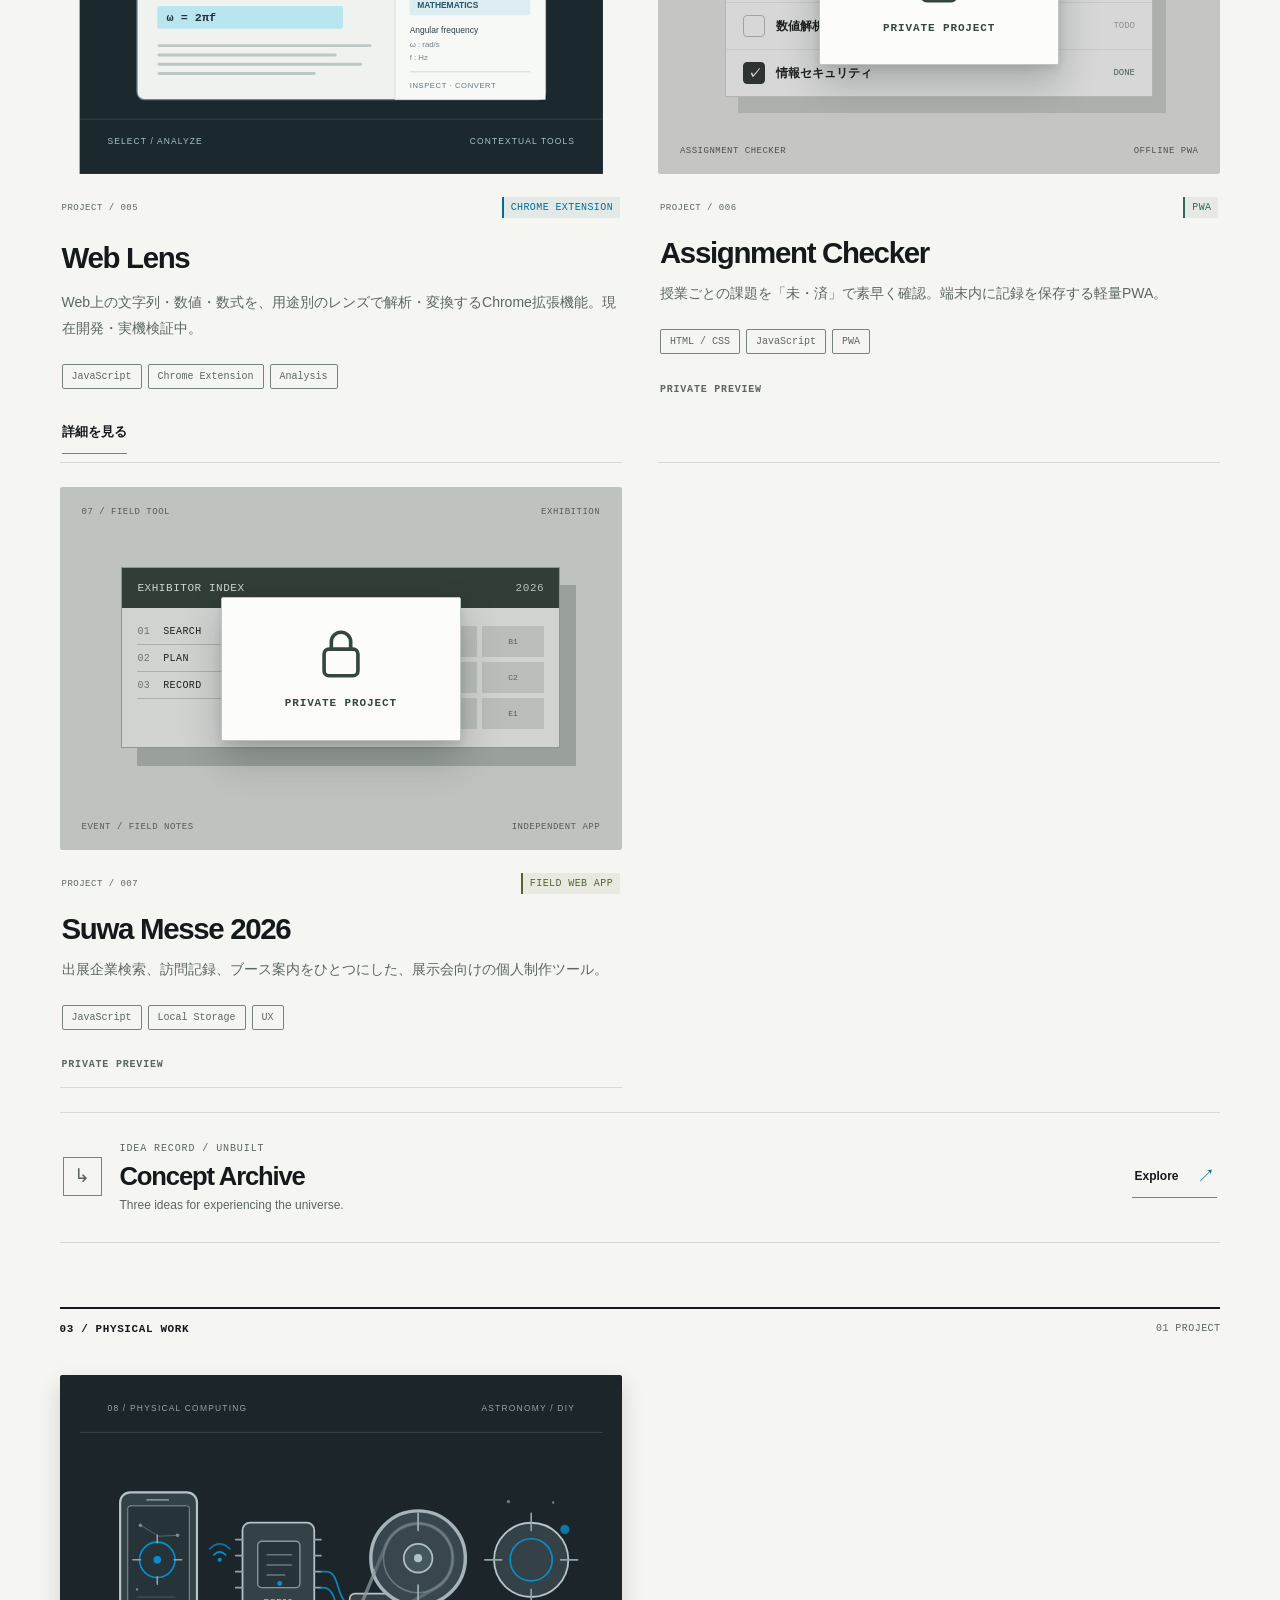
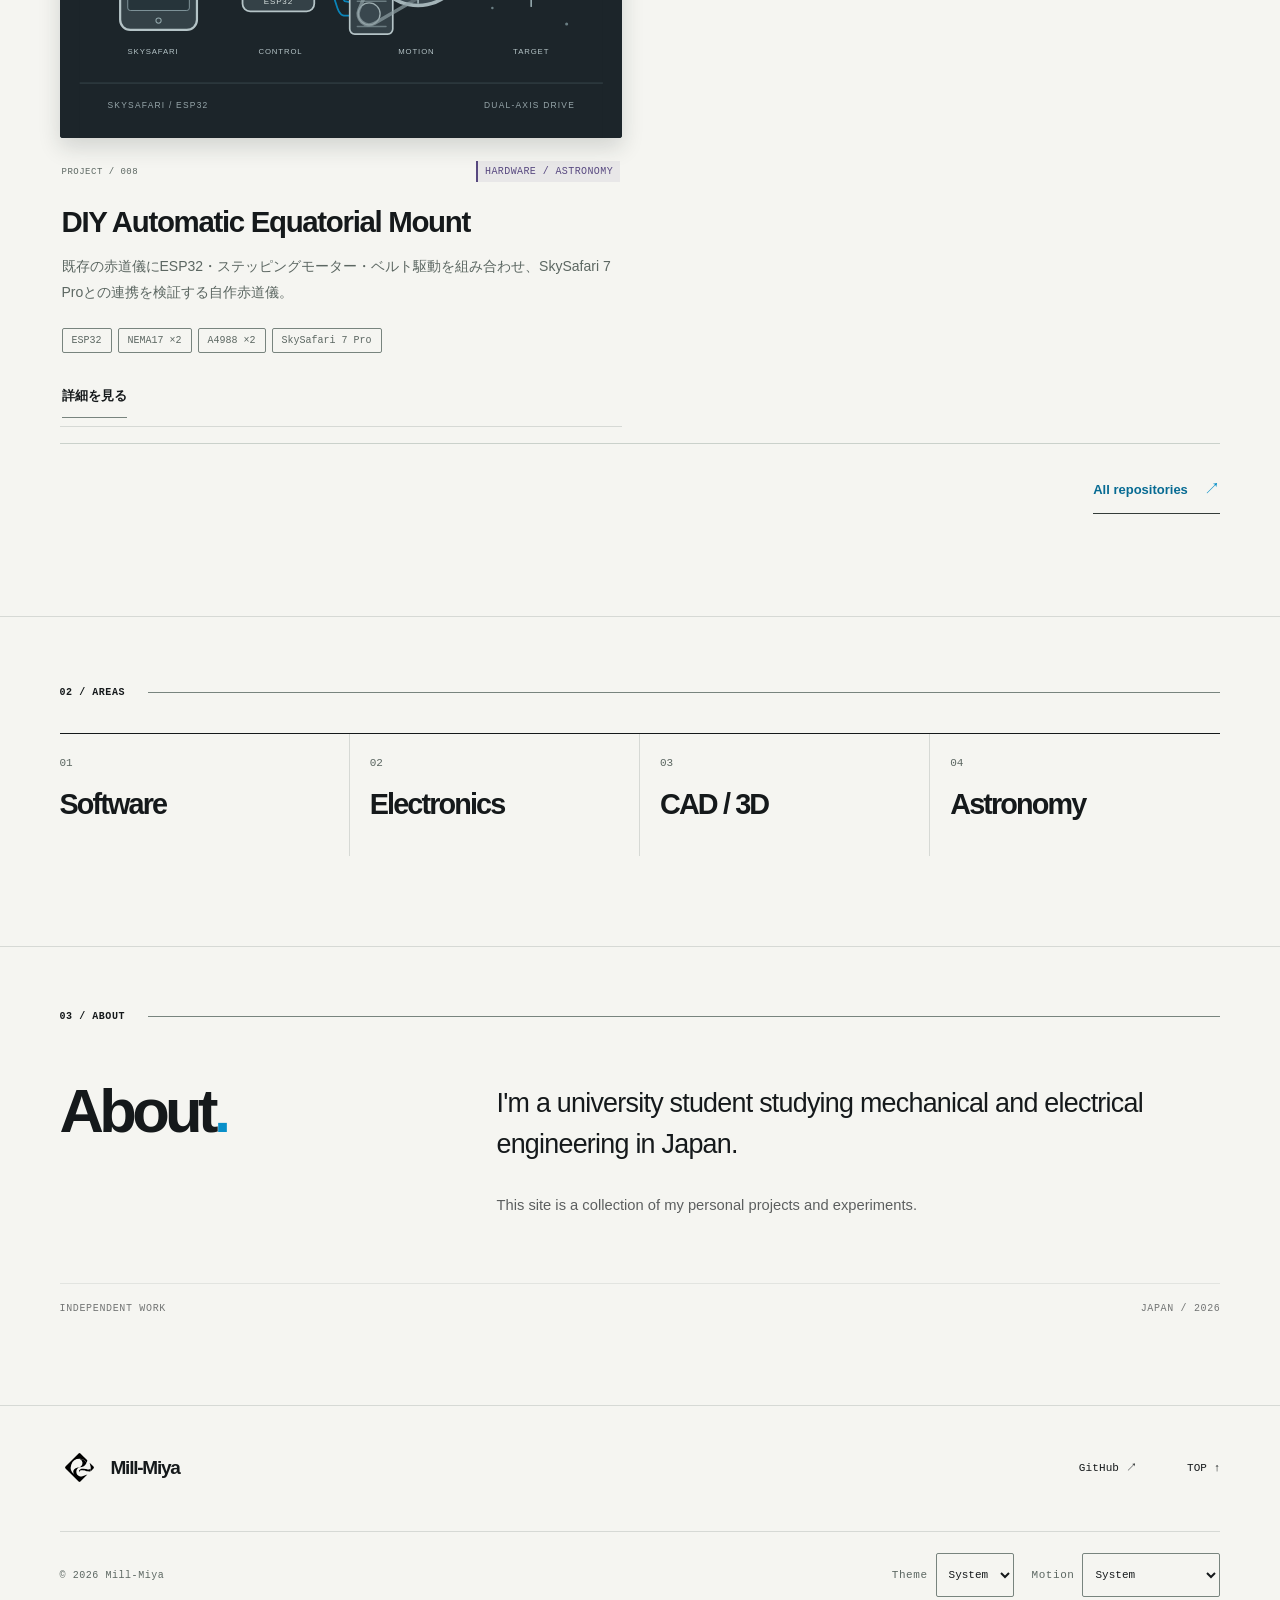
==== commit ad7180dd: "Align Web Lens insertion project numbering across work cards" ====
--- a/index.html
+++ b/index.html
@@ -427,7 +427,7 @@
           </template>
         </article>
         <article class="project-card" id="lock-preview-a" data-tags="web" data-project="06"><div class="project-media project-media--locked" aria-label="紹介プレビュー非公開"><div class="project-art art-assignment" role="img" aria-label="課題チェックリストをモチーフにしたAssignment Checkerのイメージビジュアル"><div class="art-cap"><span>06 / PRODUCTIVITY</span><span>WEB PWA</span></div><div class="check-panel" aria-hidden="true"><div class="check-top">課題一覧 <span>WEEK 46</span></div><div class="check-item"><span class="check-box checked">✓</span>電気電子工学実験<span class="check-label">DONE</span></div><div class="check-item"><span class="check-box"></span>数値解析法<span class="check-label muted">TODO</span></div><div class="check-item"><span class="check-box checked">✓</span>情報セキュリティ<span class="check-label">DONE</span></div></div><div class="art-bottom"><span>ASSIGNMENT CHECKER</span><span>OFFLINE PWA</span></div></div><div class="project-lock-veil" aria-hidden="true"><div class="project-lock-mark"><svg viewBox="0 0 24 24" fill="none" stroke="currentColor" stroke-linecap="round" stroke-linejoin="round" stroke-width="1.7"><rect x="5" y="10" width="14" height="11" rx="2"/><path d="M8 10V7a4 4 0 0 1 8 0v3"/></svg><span>PRIVATE PROJECT</span></div></div></div><div class="project-info"><div class="project-topline"><span class="project-number">PROJECT / 006</span><span class="project-year">PWA</span></div><h3>Assignment Checker</h3><p>授業ごとの課題を「未・済」で素早く確認。端末内に記録を保存する軽量PWA。</p><div class="tag-row"><span>HTML / CSS</span><span>JavaScript</span><span>PWA</span></div><div class="project-links"><span class="project-locked-note">PRIVATE PREVIEW</span></div></div></article>
-        <article class="project-card" id="lock-preview-b" data-tags="web" data-project="07"><div class="project-media project-media--locked" aria-label="紹介プレビュー非公開"><div class="project-art art-messe" role="img" aria-label="イベント出展企業一覧をモチーフにした諏訪圏工業メッセ見学記録のイメージビジュアル"><div class="art-cap"><span>07 / FIELD TOOL</span><span>EXHIBITION</span></div><div class="messe-panel" aria-hidden="true"><div class="messe-top">EXHIBITOR INDEX <span>2026</span></div><div class="messe-cols"><div class="messe-list"><div><i>01</i>SEARCH</div><div><i>02</i>PLAN</div><div><i>03</i>RECORD</div></div><div class="messe-map"><span>A1</span><span>A2</span><span>B1</span><span>B2</span><span>C1</span><span>C2</span><span>D1</span><span>D2</span><span>E1</span></div></div></div><div class="art-bottom"><span>EVENT / FIELD NOTES</span><span>INDEPENDENT APP</span></div></div><div class="project-lock-veil" aria-hidden="true"><div class="project-lock-mark"><svg viewBox="0 0 24 24" fill="none" stroke="currentColor" stroke-linecap="round" stroke-linejoin="round" stroke-width="1.7"><rect x="5" y="10" width="14" height="11" rx="2"/><path d="M8 10V7a4 4 0 0 1 8 0v3"/></svg><span>PRIVATE PROJECT</span></div></div></div><div class="project-info"><div class="project-topline"><span class="project-number">PROJECT / 008</span><span class="project-year">FIELD WEB APP</span></div><h3>Suwa Messe 2026</h3><p>出展企業検索、訪問記録、ブース案内をひとつにした、展示会向けの個人制作ツール。</p><div class="tag-row"><span>JavaScript</span><span>Local Storage</span><span>UX</span></div><div class="project-links"><span class="project-locked-note">PRIVATE PREVIEW</span></div></div></article>
+        <article class="project-card" id="lock-preview-b" data-tags="web" data-project="07"><div class="project-media project-media--locked" aria-label="紹介プレビュー非公開"><div class="project-art art-messe" role="img" aria-label="イベント出展企業一覧をモチーフにした諏訪圏工業メッセ見学記録のイメージビジュアル"><div class="art-cap"><span>07 / FIELD TOOL</span><span>EXHIBITION</span></div><div class="messe-panel" aria-hidden="true"><div class="messe-top">EXHIBITOR INDEX <span>2026</span></div><div class="messe-cols"><div class="messe-list"><div><i>01</i>SEARCH</div><div><i>02</i>PLAN</div><div><i>03</i>RECORD</div></div><div class="messe-map"><span>A1</span><span>A2</span><span>B1</span><span>B2</span><span>C1</span><span>C2</span><span>D1</span><span>D2</span><span>E1</span></div></div></div><div class="art-bottom"><span>EVENT / FIELD NOTES</span><span>INDEPENDENT APP</span></div></div><div class="project-lock-veil" aria-hidden="true"><div class="project-lock-mark"><svg viewBox="0 0 24 24" fill="none" stroke="currentColor" stroke-linecap="round" stroke-linejoin="round" stroke-width="1.7"><rect x="5" y="10" width="14" height="11" rx="2"/><path d="M8 10V7a4 4 0 0 1 8 0v3"/></svg><span>PRIVATE PROJECT</span></div></div></div><div class="project-info"><div class="project-topline"><span class="project-number">PROJECT / 007</span><span class="project-year">FIELD WEB APP</span></div><h3>Suwa Messe 2026</h3><p>出展企業検索、訪問記録、ブース案内をひとつにした、展示会向けの個人制作ツール。</p><div class="tag-row"><span>JavaScript</span><span>Local Storage</span><span>UX</span></div><div class="project-links"><span class="project-locked-note">PRIVATE PREVIEW</span></div></div></article>
         <div class="concept-archive-entry" id="concept-archive-entry">
           <div class="concept-entry-copy">
             <span class="concept-entry-mark" aria-hidden="true">↳</span>
@@ -548,7 +548,7 @@
     <text x="535" y="330">TARGET</text>
   </g>
 </svg>
-</div><button type="button" class="project-media-hit" data-open-sheet tabindex="-1" aria-haspopup="dialog" aria-controls="project-sheet" aria-label="DIY Automatic Equatorial Mount の紹介シートを開く"></button></div><div class="project-info"><div class="project-topline"><span class="project-number">PROJECT / 007</span><span class="project-year">HARDWARE / ASTRONOMY</span></div><h3><button type="button" class="project-title-button" data-open-sheet aria-haspopup="dialog" aria-controls="project-sheet" aria-label="DIY Automatic Equatorial Mount の詳細を見る">DIY Automatic Equatorial Mount</button></h3><p>既存の赤道儀にESP32・ステッピングモーター・ベルト駆動を組み合わせ、SkySafari 7 Proとの連携を検証する自作赤道儀。</p><div class="tag-row"><span>ESP32</span><span>NEMA17 ×2</span><span>A4988 ×2</span><span>SkySafari 7 Pro</span></div><div class="project-links"><button type="button" class="sheet-link" data-open-sheet aria-haspopup="dialog" aria-controls="project-sheet" aria-label="DIY Automatic Equatorial Mount の詳細を見る">詳細を見る</button></div></div><template class="project-sheet-detail"><section class="sheet-detail-section" aria-label="Project concept"><div class="sheet-detail-heading">01 / CONCEPT</div><p class="sheet-purpose">既存の赤道儀に二軸の電動駆動機構を後付けし、スマートフォンからの操作と天体追尾を目指す自作プロジェクト。</p></section><section class="sheet-detail-section" aria-label="Key features"><div class="sheet-detail-heading">02 / KEY FEATURES</div><div class="sheet-feature-list"><div class="sheet-feature"><span class="sheet-feature-index">01</span><div><h3>赤経・赤緯の二軸電動化</h3><p>NEMA17ステッピングモーター2基をESP32とA4988ドライバ2基で制御</p></div></div><div class="sheet-feature"><span class="sheet-feature-index">02</span><div><h3>ベルト・プーリー駆動</h3><p>20Tと100Tのプーリー、GT2ベルトで減速比5:1を構成</p></div></div><div class="sheet-feature"><span class="sheet-feature-index">03</span><div><h3>SkySafari 7 Proとの連携</h3><p>LX200互換通信を介したスマートフォンからの操作を検証</p></div></div></div></section><section class="sheet-note" aria-label="Development notes"><div class="sheet-detail-heading">DEVELOPMENT NOTES</div><p>12V電源はUSB PDトリガーから供給する構成。GoToや追尾の動作精度は検証・調整中。</p></section></template></article>
+</div><button type="button" class="project-media-hit" data-open-sheet tabindex="-1" aria-haspopup="dialog" aria-controls="project-sheet" aria-label="DIY Automatic Equatorial Mount の紹介シートを開く"></button></div><div class="project-info"><div class="project-topline"><span class="project-number">PROJECT / 008</span><span class="project-year">HARDWARE / ASTRONOMY</span></div><h3><button type="button" class="project-title-button" data-open-sheet aria-haspopup="dialog" aria-controls="project-sheet" aria-label="DIY Automatic Equatorial Mount の詳細を見る">DIY Automatic Equatorial Mount</button></h3><p>既存の赤道儀にESP32・ステッピングモーター・ベルト駆動を組み合わせ、SkySafari 7 Proとの連携を検証する自作赤道儀。</p><div class="tag-row"><span>ESP32</span><span>NEMA17 ×2</span><span>A4988 ×2</span><span>SkySafari 7 Pro</span></div><div class="project-links"><button type="button" class="sheet-link" data-open-sheet aria-haspopup="dialog" aria-controls="project-sheet" aria-label="DIY Automatic Equatorial Mount の詳細を見る">詳細を見る</button></div></div><template class="project-sheet-detail"><section class="sheet-detail-section" aria-label="Project concept"><div class="sheet-detail-heading">01 / CONCEPT</div><p class="sheet-purpose">既存の赤道儀に二軸の電動駆動機構を後付けし、スマートフォンからの操作と天体追尾を目指す自作プロジェクト。</p></section><section class="sheet-detail-section" aria-label="Key features"><div class="sheet-detail-heading">02 / KEY FEATURES</div><div class="sheet-feature-list"><div class="sheet-feature"><span class="sheet-feature-index">01</span><div><h3>赤経・赤緯の二軸電動化</h3><p>NEMA17ステッピングモーター2基をESP32とA4988ドライバ2基で制御</p></div></div><div class="sheet-feature"><span class="sheet-feature-index">02</span><div><h3>ベルト・プーリー駆動</h3><p>20Tと100Tのプーリー、GT2ベルトで減速比5:1を構成</p></div></div><div class="sheet-feature"><span class="sheet-feature-index">03</span><div><h3>SkySafari 7 Proとの連携</h3><p>LX200互換通信を介したスマートフォンからの操作を検証</p></div></div></div></section><section class="sheet-note" aria-label="Development notes"><div class="sheet-detail-heading">DEVELOPMENT NOTES</div><p>12V電源はUSB PDトリガーから供給する構成。GoToや追尾の動作精度は検証・調整中。</p></section></template></article>
       </div>
       
       <div class="works-end"><a href="https://github.com/Mill-Miya?tab=repositories" target="_blank" rel="noopener noreferrer">All repositories <span aria-hidden="true">↗</span></a></div>
